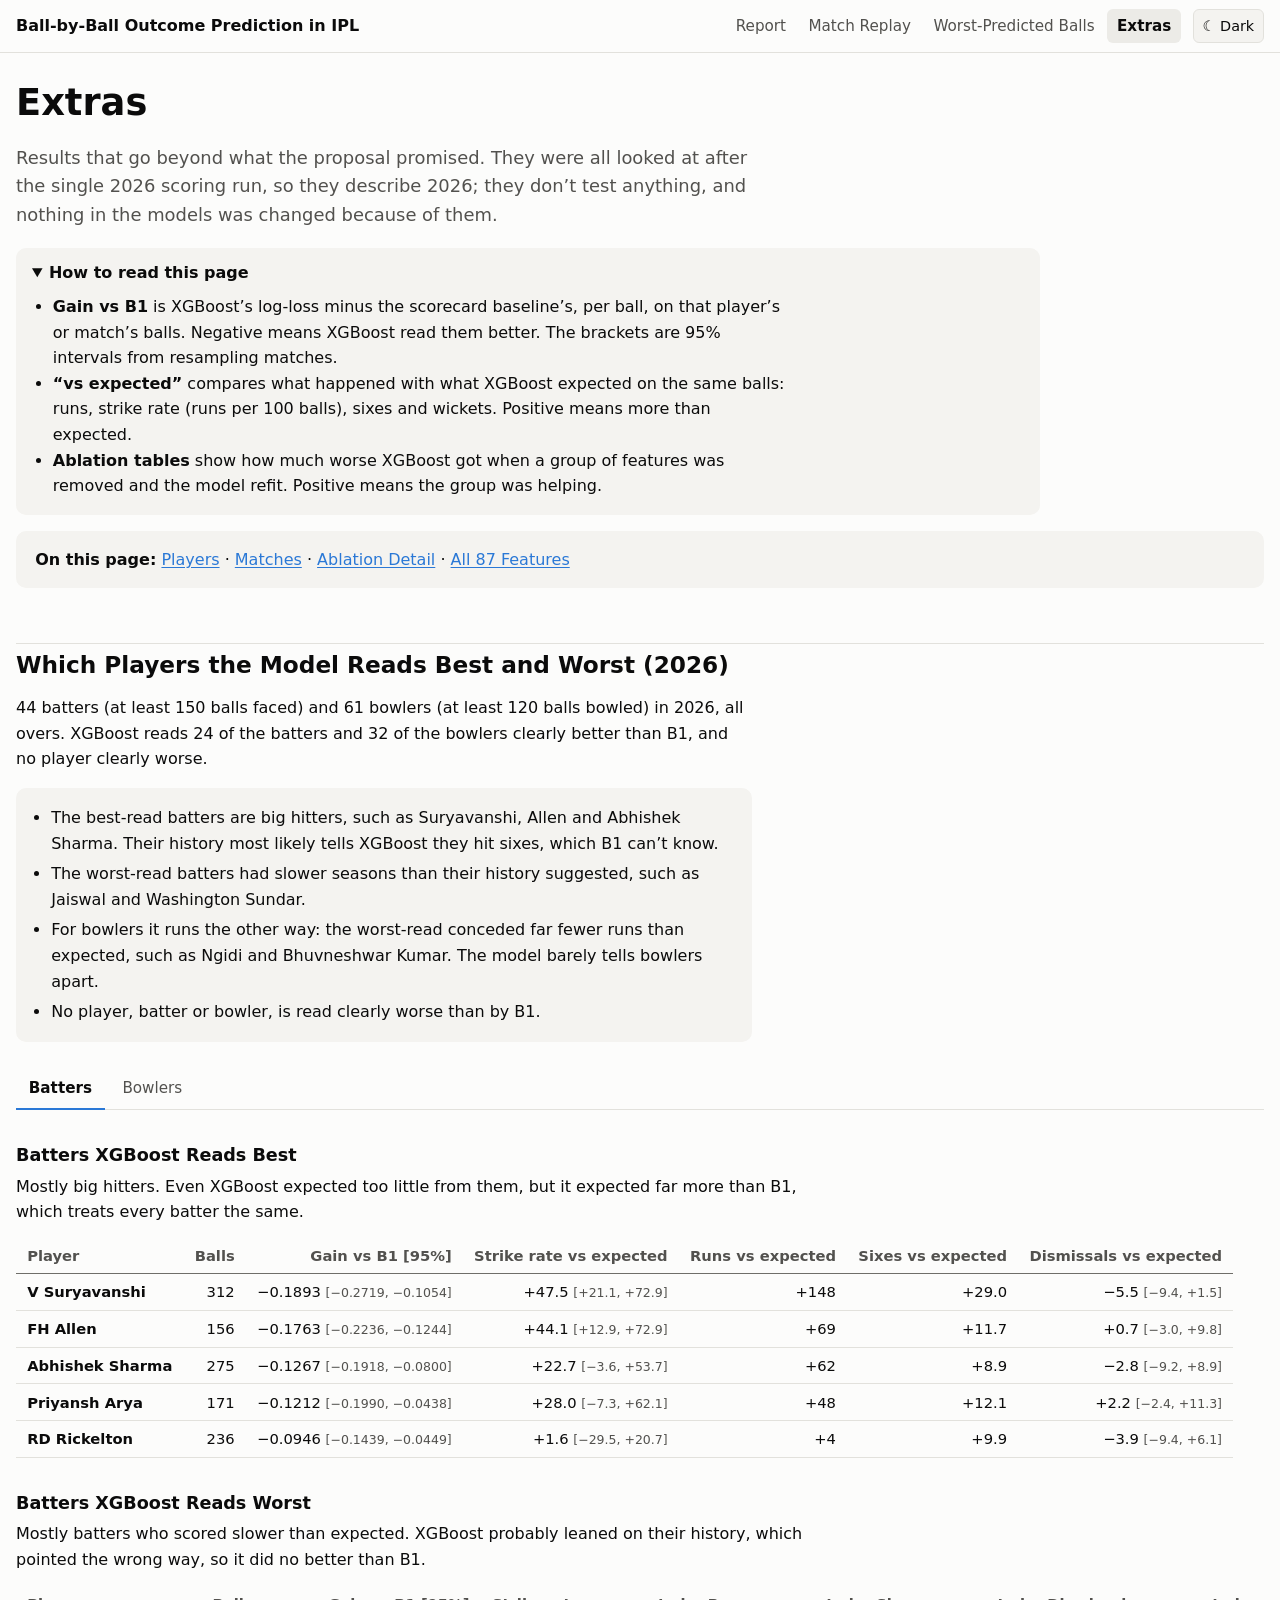
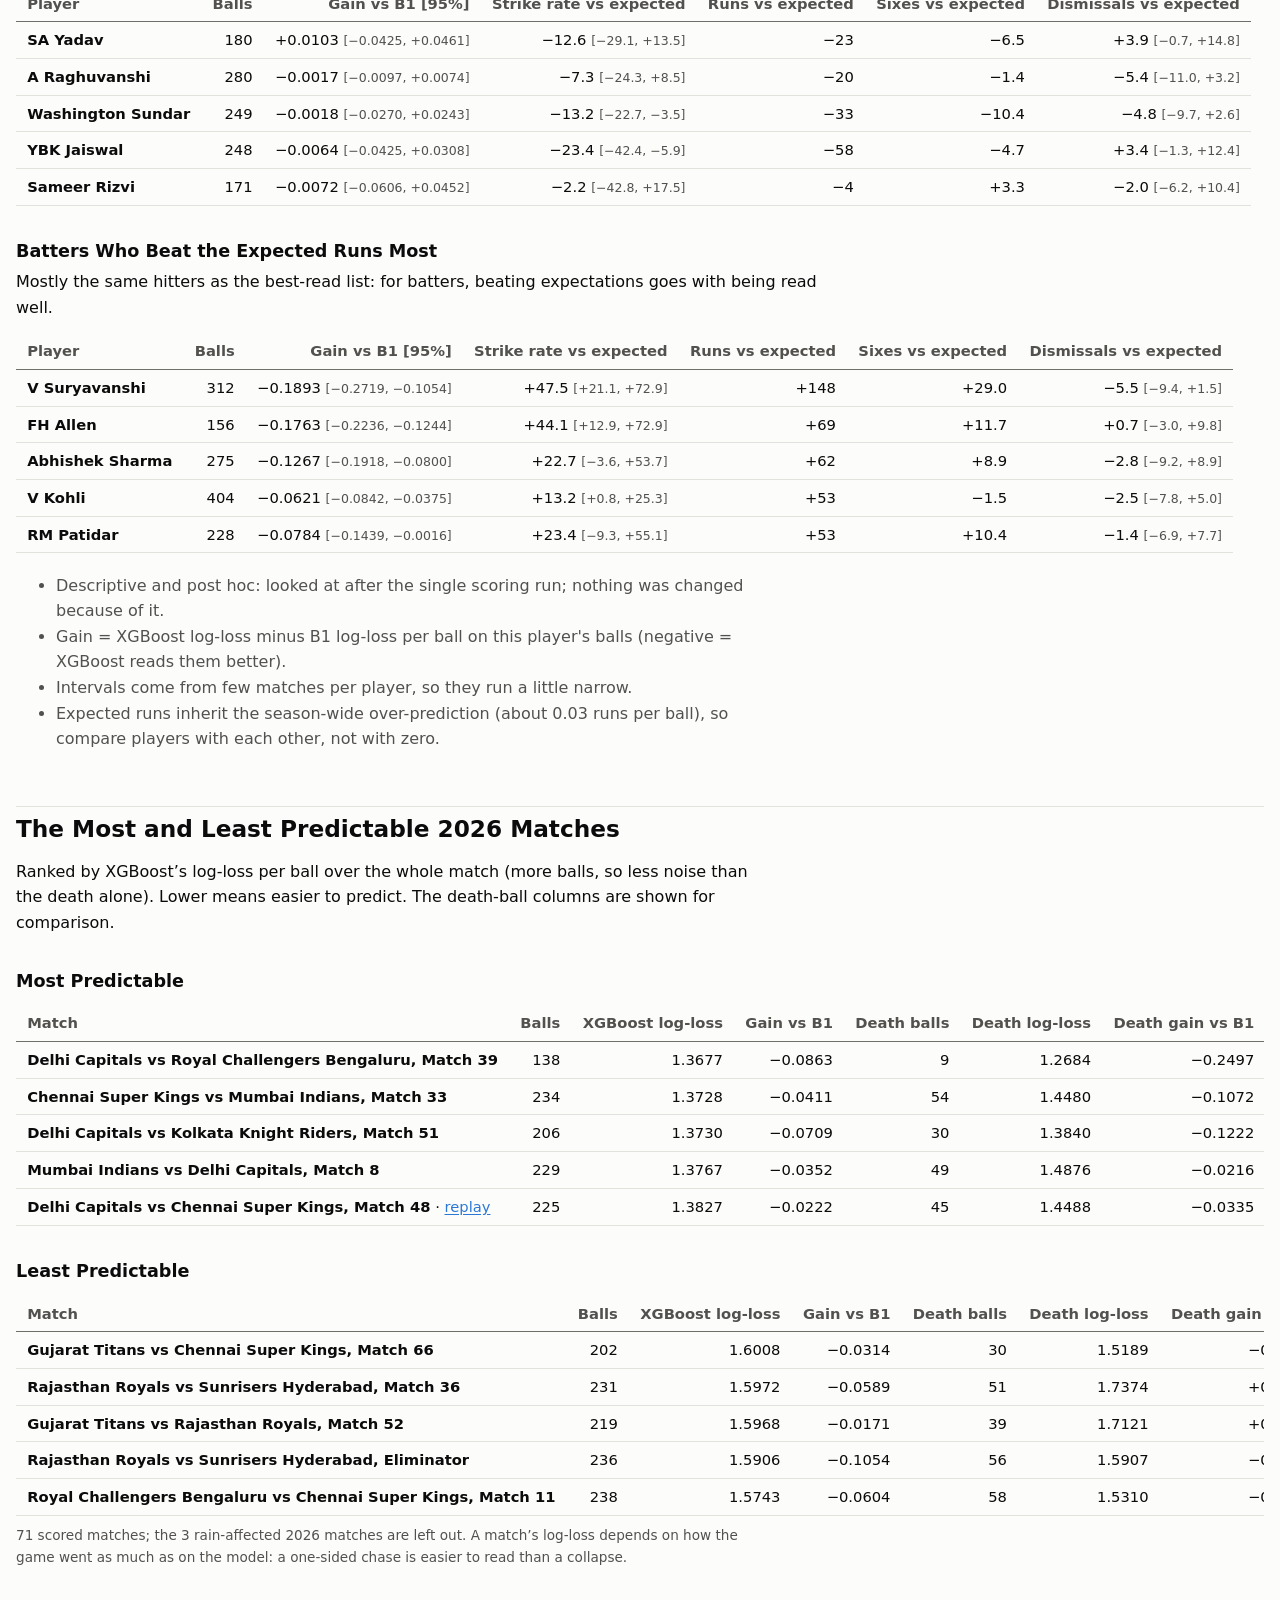
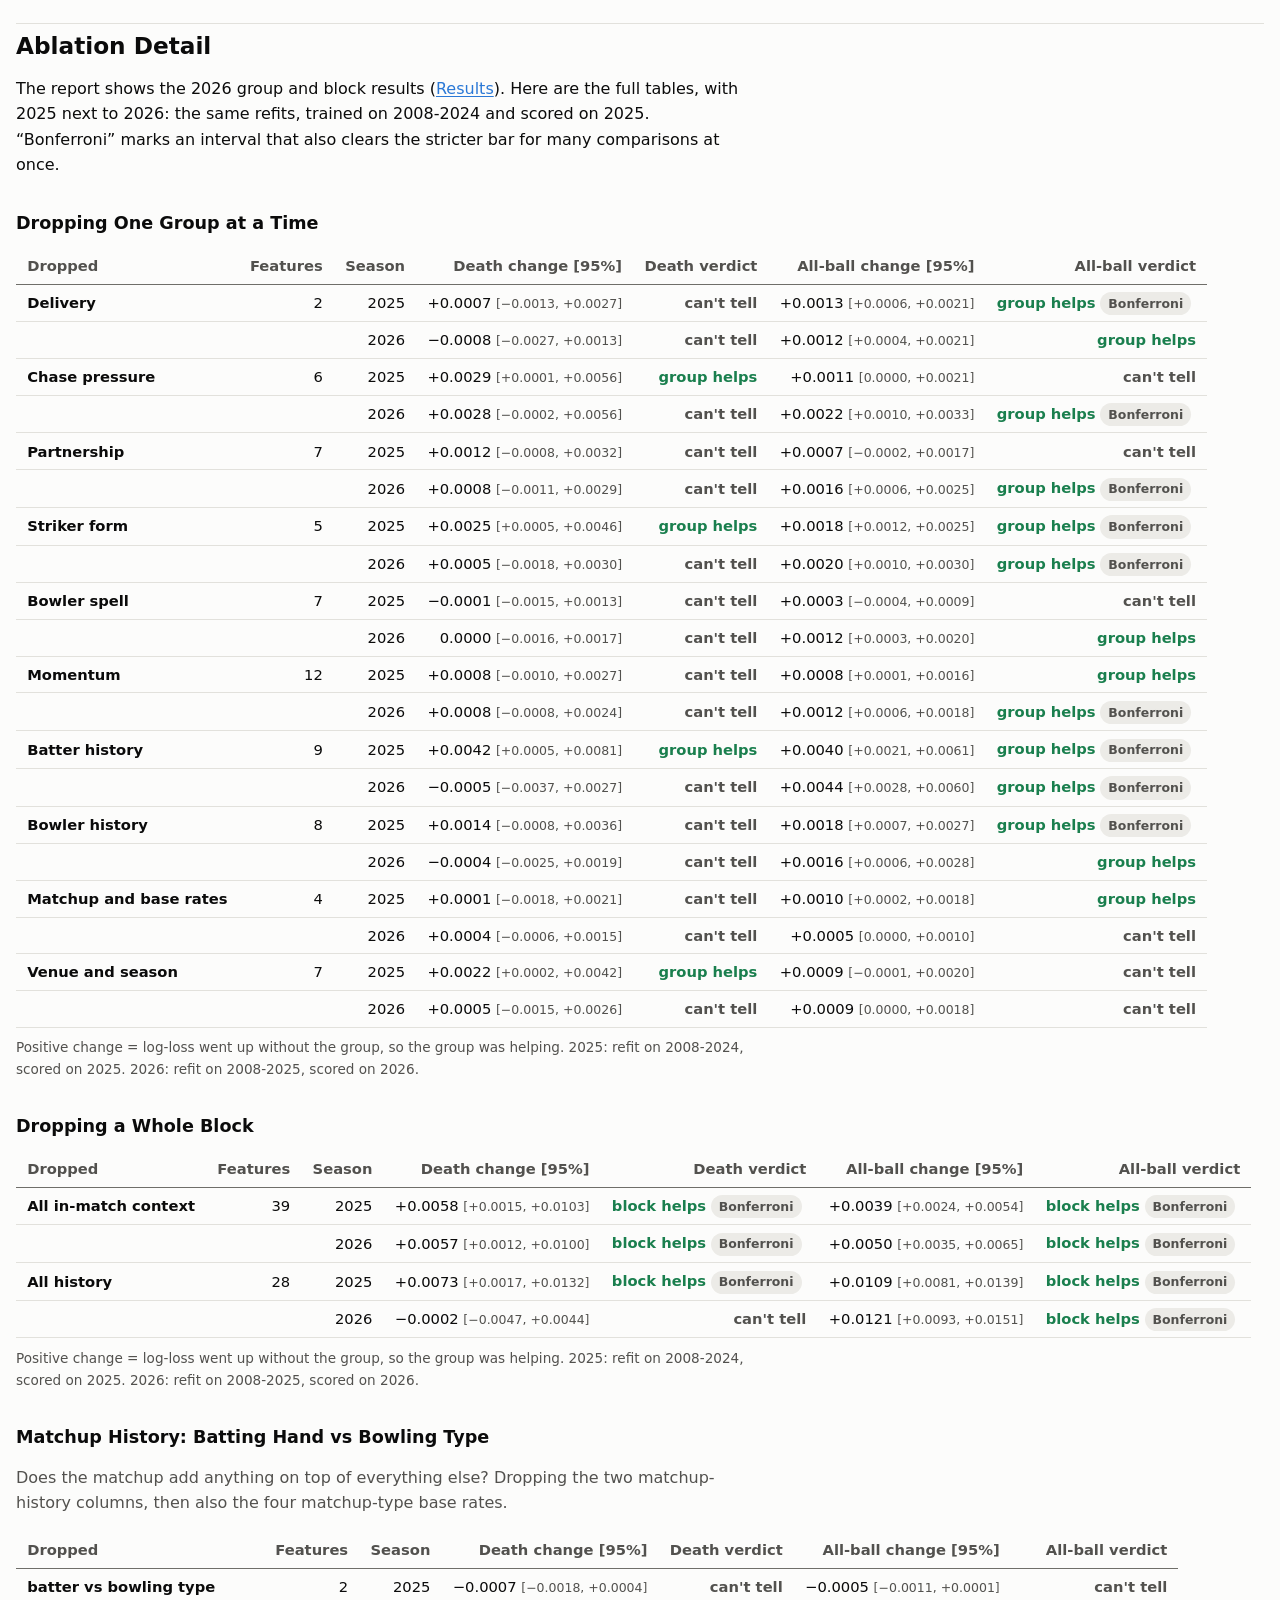
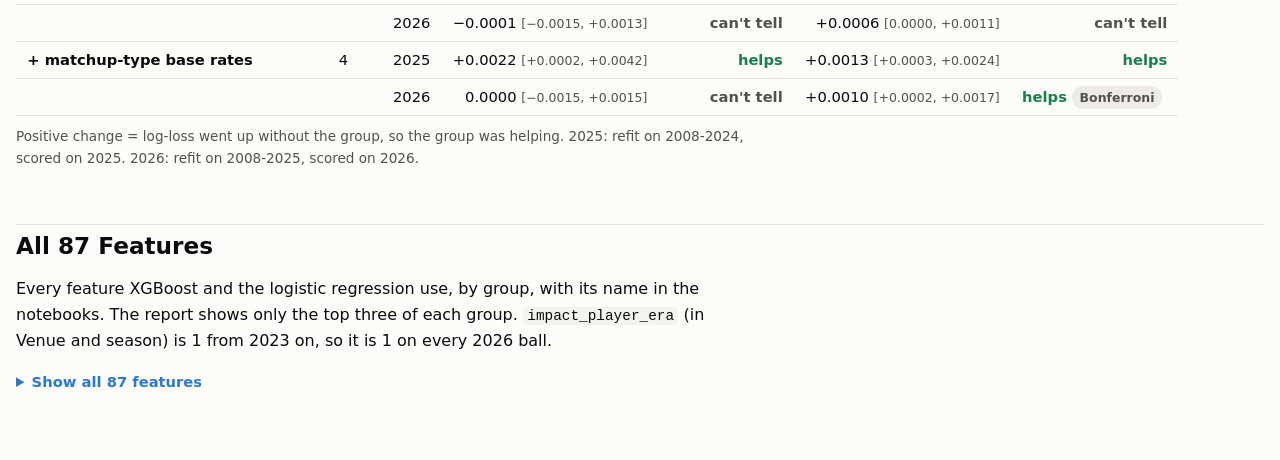
==== site/extras.html @ b0d9d85c "Site review: claims verdicts, B1+, data and methods detail, five hypotheses, calibration bands, repl" ====
<!doctype html>
<html lang="en">
<head>
<meta charset="utf-8">
<meta name="viewport" content="width=device-width, initial-scale=1">
<title>Extras</title>
<meta name="description" content="Extra results not promised in the proposal: which 2026 players and matches the model read best and worst, and the full feature-group ablation tables.">
<!-- COPY-PASTE: the Extras page (things beyond the proposal). The logic is in js/extras.js. -->
<script>try{var t=localStorage.getItem('theme');if(t)document.documentElement.dataset.theme=t;}catch(e){}</script>
<link rel="stylesheet" href="css/site.css">
<style>
  .inf { margin: .2rem 0 .6rem; max-width: 52rem; }
</style>
</head>
<body data-root="../" data-page="extras">
<main>
<h1>Extras</h1>
<p class="lede">Results that go beyond what the proposal promised. They were all looked at after the single 2026 scoring run, so they describe 2026; they don’t test anything, and nothing in the models was changed because of them.</p>

<details class="howto" open>
  <summary>How to read this page</summary>
  <ul>
    <li><b>Gain vs B1</b> is XGBoost’s log-loss minus the scorecard baseline’s, per ball, on that player’s or match’s balls. Negative means XGBoost read them better. The brackets are 95% intervals from resampling matches.</li>
    <li><b>“vs expected”</b> compares what happened with what XGBoost expected on the same balls: runs, strike rate (runs per 100 balls), sixes and wickets. Positive means more than expected.</li>
    <li><b>Ablation tables</b> show how much worse XGBoost got when a group of features was removed and the model refit. Positive means the group was helping.</li>
  </ul>
</details>

<nav class="callout" aria-label="On this page"><b>On this page:</b> <a href="#players">Players</a> · <a href="#matches">Matches</a> · <a href="#ablations">Ablation Detail</a> · <a href="#features">All 87 Features</a></nav>

<h2 id="players">Which Players the Model Reads Best and Worst (2026)</h2>
<p id="players-summary"></p>
<ul class="key">
  <li>The best-read batters are big hitters, such as Suryavanshi, Allen and Abhishek Sharma. Their history most likely tells XGBoost they hit sixes, which B1 can’t know.</li>
  <li>The worst-read batters had slower seasons than their history suggested, such as Jaiswal and Washington Sundar.</li>
  <li>For bowlers it runs the other way: the worst-read conceded far fewer runs than expected, such as Ngidi and Bhuvneshwar Kumar. The model barely tells bowlers apart.</li>
  <li>No player, batter or bowler, is read clearly worse than by B1.</li>
</ul>
<div class="tabs" role="tablist" id="ptabs">
  <button role="tab" aria-selected="true" data-side="bat">Batters</button>
  <button role="tab" aria-selected="false" data-side="bowl">Bowlers</button>
</div>
<div id="players-lists"></div>
<ul class="muted" id="players-notes"></ul>

<h2 id="matches">The Most and Least Predictable 2026 Matches</h2>
<p>Ranked by XGBoost’s log-loss per ball over the whole match (more balls, so less noise than the death alone). Lower means easier to predict. The death-ball columns are shown for comparison.</p>
<div id="matches-tables"></div>

<h2 id="ablations">Ablation Detail</h2>
<p>The report shows the 2026 group and block results (<a href="../index.html#results">Results</a>). Here are the full tables, with 2025 next to 2026: the same refits, trained on 2008-2024 and scored on 2025. “Bonferroni” marks an interval that also clears the stricter bar for many comparisons at once.</p>
<h3>Dropping One Group at a Time</h3>
<div id="abl-groups"></div>
<h3>Dropping a Whole Block</h3>
<div id="abl-blocks"></div>
<h3>Matchup History: Batting Hand vs Bowling Type</h3>
<p class="muted">Does the matchup add anything on top of everything else? Dropping the two matchup-history columns, then also the four matchup-type base rates.</p>
<div id="abl-matchup"></div>

<h2 id="features">All 87 Features</h2>
<p>Every feature XGBoost and the logistic regression use, by group, with its name in the notebooks. The report shows only the top three of each group. <code>impact_player_era</code> (in Venue and season) is 1 from 2023 on, so it is 1 on every 2026 ball.</p>
<details class="tbl"><summary>Show all 87 features</summary>
<div id="features-all"></div>
</details>
<style>.feat-list { columns: 2 18rem; margin: .3rem 0 1rem; } .feat-list li { break-inside: avoid; margin-bottom: .15rem; } .feat-list code { font-size: .78em; color: var(--ink-3); }</style>
</main>
<script src="js/common.js"></script>
<script src="js/extras.js"></script>
</body>
</html>
---- site/css/site.css ----
/* COPY-PASTE: the one stylesheet for every page.
   Colours are tokens on :root, redefined for dark mode. To restyle the site later,
   change the tokens in the first two blocks; everything else reads them. */

:root {
  --bg: #fcfcfb;          /* same as the figures' light surface */
  --panel: #f4f3f0;
  --panel-2: #ecebe7;
  --ink: #0b0b0b;
  --ink-2: #52514e;
  --ink-3: #6f6e69;
  --line: #e2e1dc;
  --accent: #2a78d6;
  --xgb: #2a78d6;  --lr: #eb6834;  --b1: #1baf7a;
  --good: #1a7f4e; --bad: #b3361f;
  --push-pos: #2a78d6; --push-neg: #c2462a;
  --shadow: 0 1px 2px rgb(0 0 0 / 6%), 0 4px 16px rgb(0 0 0 / 5%);
  --radius: 10px;
  --text-w: 46rem;
  --wide-w: 64rem;
  color-scheme: light;
}
@media (prefers-color-scheme: dark) {
  :root:not([data-theme="light"]) {
    --bg: #1a1a19; --panel: #232321; --panel-2: #2c2c29; --ink: #f0efec; --ink-2: #c3c2b7; --ink-3: #9a998f;
    --line: #363632; --accent: #5b9ff0;
    --xgb: #3987e5; --lr: #d95926; --b1: #199e70;
    --good: #4cc38a; --bad: #f07a5f; --push-pos: #5b9ff0; --push-neg: #f07a5f;
    --shadow: 0 1px 2px rgb(0 0 0 / 30%);
    color-scheme: dark;
  }
}
:root[data-theme="dark"] {
  --bg: #1a1a19; --panel: #232321; --panel-2: #2c2c29; --ink: #f0efec; --ink-2: #c3c2b7; --ink-3: #9a998f;
  --line: #363632; --accent: #5b9ff0;
  --xgb: #3987e5; --lr: #d95926; --b1: #199e70;
  --good: #4cc38a; --bad: #f07a5f; --push-pos: #5b9ff0; --push-neg: #f07a5f;
  --shadow: 0 1px 2px rgb(0 0 0 / 30%);
  color-scheme: dark;
}

* { box-sizing: border-box; }
html { -webkit-text-size-adjust: 100%; scroll-padding-top: 4.5rem; }
body {
  margin: 0; background: var(--bg); color: var(--ink);
  font: 16px/1.6 system-ui, -apple-system, "Segoe UI", Roboto, "Helvetica Neue", Arial, sans-serif;
}
a { color: var(--accent); text-underline-offset: 2px; }
h1, h2, h3 { line-height: 1.25; text-wrap: balance; }
h1 { font-size: clamp(1.6rem, 4vw, 2.3rem); margin: .2em 0 .4em; }
h2 { font-size: 1.45rem; margin: 2.6rem 0 .6rem; padding-top: .4rem; border-top: 1px solid var(--line); }
h3 { font-size: 1.1rem; margin: 1.6rem 0 .4rem; }
p, li { max-width: var(--text-w); overflow-wrap: break-word; }
small, .muted { color: var(--ink-2); }
code { font-size: .9em; background: var(--panel); padding: .05em .3em; border-radius: 4px; }
.num { font-variant-numeric: tabular-nums; }

/* ---------- header and navigation ---------- */
.top {
  position: sticky; top: 0; z-index: 20; background: color-mix(in srgb, var(--bg) 92%, transparent);
  backdrop-filter: blur(6px); border-bottom: 1px solid var(--line);
}
.top-inner { max-width: var(--wide-w); margin: 0 auto; padding: .55rem 16px; display: flex; gap: .75rem; align-items: center; flex-wrap: wrap; }
.brand { font-weight: 650; color: var(--ink); text-decoration: none; margin-right: auto; white-space: nowrap; }
.nav { display: flex; gap: .2rem; flex-wrap: wrap; }
.nav a { color: var(--ink-2); text-decoration: none; padding: .3rem .6rem; border-radius: 6px; font-size: .95rem; }
.nav a:hover { background: var(--panel); color: var(--ink); }
.nav a[aria-current="page"] { background: var(--panel-2); color: var(--ink); font-weight: 600; }
.theme-btn {
  border: 1px solid var(--line); background: var(--panel); color: var(--ink); border-radius: 6px;
  padding: .3rem .55rem; font: inherit; font-size: .9rem; cursor: pointer;
}

/* ---------- layout ---------- */
main { max-width: var(--wide-w); margin: 0 auto; padding: 1.2rem 16px 3rem; }
.lede { font-size: 1.12rem; color: var(--ink-2); max-width: var(--text-w); }
.with-toc { display: grid; grid-template-columns: 13rem minmax(0, 1fr); gap: 2.5rem; }
.toc { position: sticky; top: 4.2rem; align-self: start; font-size: .9rem; max-height: calc(100vh - 5rem); overflow: auto; }
.toc ol { padding-left: 1.7rem; margin: 0; }
.toc li { margin: .25rem 0; }
.toc a { color: var(--ink-2); text-decoration: none; }
.toc a.active { color: var(--ink); font-weight: 600; }
@media (max-width: 600px) {
  .pushes { grid-template-columns: 7.5rem 1fr; font-size: .8rem; }
  .pbars { font-size: .76rem; }
  .top-inner { gap: .3rem .5rem; }
  .nav { order: 3; width: 100%; flex-wrap: nowrap; overflow-x: auto; }
  .nav a { white-space: nowrap; padding: .25rem .5rem; }
}
@media (max-width: 860px) {
  .with-toc { display: block; }
  .toc { position: static; max-height: none; background: var(--panel); padding: .8rem 1rem; border-radius: var(--radius); margin-bottom: 1rem; }
}

/* ---------- boxes ---------- */
.placeholder {
  border: 1.5px dashed var(--ink-3); border-radius: var(--radius); padding: .8rem 1rem; color: var(--ink-2);
  background: repeating-linear-gradient(135deg, transparent 0 10px, var(--panel) 10px 20px); max-width: var(--text-w);
}
.placeholder::before { content: "Written in Phase 5"; display: block; font-weight: 650; font-size: .8rem; letter-spacing: .04em; text-transform: uppercase; color: var(--ink-3); }
.howto { background: var(--panel); border-radius: var(--radius); padding: .8rem 1rem; margin: 1rem 0; max-width: var(--wide-w); }
.howto summary { font-weight: 650; cursor: pointer; }
.howto ol, .howto ul { margin: .5rem 0 .2rem; padding-left: 1.3rem; }
details.tbl { margin: .6rem 0 1.2rem; }
details.tbl > summary { cursor: pointer; color: var(--accent); font-weight: 600; font-size: .92rem; width: max-content; max-width: 100%; }
details.tbl > summary:hover { text-decoration: underline; }
details.tbl[open] > summary { margin-bottom: .6rem; }
.note { border-left: 3px solid var(--accent); padding: .3rem .9rem; color: var(--ink-2); margin: 1rem 0; max-width: var(--text-w); }
.callout { background: var(--panel); border-radius: var(--radius); padding: 1rem 1.2rem; margin: 1rem 0; }
.headline { display: grid; grid-template-columns: repeat(auto-fit, minmax(10rem, 1fr)); gap: .8rem; margin: 1rem 0; }
.stat { background: var(--panel); border-radius: var(--radius); padding: .8rem 1rem; }
.stat b { display: block; font-size: 1.6rem; font-variant-numeric: tabular-nums; }
.stat span { color: var(--ink-2); font-size: .9rem; }

/* ---------- tables ---------- */
.table-wrap { overflow-x: auto; margin: .8rem 0 1.2rem; max-width: 100%; }
table { border-collapse: collapse; font-size: .92rem; font-variant-numeric: tabular-nums; }
th, td { padding: .38rem .7rem; text-align: right; border-bottom: 1px solid var(--line); white-space: nowrap; }
th:first-child, td:first-child { text-align: left; }
thead th { font-weight: 600; color: var(--ink-2); border-bottom: 1.5px solid var(--ink-3); vertical-align: bottom; }
tbody tr:hover { background: var(--panel); }
td.l, th.l { text-align: left; }
td.l { white-space: normal; min-width: 9rem; }
table.prose td { white-space: normal; vertical-align: top; }
caption { caption-side: bottom; text-align: left; color: var(--ink-2); font-size: .85rem; padding-top: .4rem; white-space: normal; }
.verdict-yes { color: var(--good); font-weight: 600; }
.verdict-no { color: var(--bad); font-weight: 600; }
.verdict-mixed { color: var(--ink-2); font-weight: 600; }

/* ---------- figures ---------- */
figure { margin: 1.4rem 0; }
figure img { width: 100%; height: auto; display: block; border-radius: 6px; }
figcaption { color: var(--ink-2); font-size: .9rem; margin-top: .4rem; max-width: var(--text-w); }
figcaption b { color: var(--ink); }

/* ---------- model chips and legends ---------- */
.dot { display: inline-block; width: .7em; height: .7em; border-radius: 50%; vertical-align: baseline; margin-right: .3em; }
.dot.xgb { background: var(--xgb); } .dot.lr { background: var(--lr); border-radius: 2px; } .dot.b1 { background: var(--b1); clip-path: polygon(50% 0, 100% 100%, 0 100%); border-radius: 0; }
.legend { display: flex; gap: 1rem; flex-wrap: wrap; font-size: .9rem; color: var(--ink-2); margin: .3rem 0; }

/* ---------- controls ---------- */
.tabs { display: flex; gap: .3rem; flex-wrap: wrap; margin: 1rem 0 .6rem; border-bottom: 1px solid var(--line); }
.tabs button {
  font: inherit; font-size: .95rem; background: none; border: none; color: var(--ink-2); padding: .5rem .8rem;
  border-bottom: 2.5px solid transparent; cursor: pointer; margin-bottom: -1px;
}
.tabs button[aria-selected="true"] { color: var(--ink); border-bottom-color: var(--accent); font-weight: 600; }
select, .btn {
  font: inherit; font-size: .95rem; color: var(--ink); background: var(--panel); border: 1px solid var(--line);
  border-radius: 6px; padding: .35rem .6rem;
}
.btn { cursor: pointer; }
.btn:disabled { opacity: .45; cursor: default; }
.controls { display: flex; gap: .5rem; align-items: center; flex-wrap: wrap; margin: .6rem 0; }

/* ---------- cards ---------- */
.card { background: var(--bg); border: 1px solid var(--line); border-radius: var(--radius); padding: 1rem 1.1rem; margin: .9rem 0; box-shadow: var(--shadow); }
.card h3 { margin-top: 0; }
.tag { display: inline-block; font-size: .78rem; padding: .1rem .5rem; border-radius: 999px; background: var(--panel-2); color: var(--ink-2); font-weight: 600; margin-right: .3rem; }
.tag.own { background: color-mix(in srgb, var(--xgb) 18%, var(--panel)); color: var(--ink); }
.tag.rare { background: color-mix(in srgb, var(--ink-3) 18%, var(--panel)); }
.grid2 { display: grid; grid-template-columns: repeat(auto-fit, minmax(17rem, 1fr)); gap: 1rem; }

/* scorecard strip on each ball */
.scorecard { width: 100%; font-size: .88rem; }
.scorecard th, .scorecard td { padding: .25rem .5rem; }

/* probability bars */
.pbars { display: grid; grid-template-columns: 2.2rem repeat(3, minmax(0, 1fr)); gap: 3px 6px; font-size: .82rem; align-items: center; }
.pbars .h { color: var(--ink-2); font-weight: 600; }
.pbar { position: relative; height: 1.15rem; background: var(--panel); border-radius: 3px; overflow: hidden; }
.pbar i { position: absolute; left: 0; top: 0; bottom: 0; border-radius: 0 3px 3px 0; }
.pbar span { position: relative; padding-left: .3rem; font-variant-numeric: tabular-nums; }
.pbars .hit { font-weight: 700; }
.pbars .hit-row .pbar { outline: 2px solid var(--ink); outline-offset: -2px; }

/* push bars */
.pushes { display: grid; grid-template-columns: minmax(8rem, 15rem) 1fr; gap: 4px 10px; font-size: .86rem; align-items: center; }
.push-track { position: relative; height: 1rem; }
.push-track::before { content: ""; position: absolute; left: 50%; top: -2px; bottom: -2px; width: 1px; background: var(--ink-3); }
.push-track i { position: absolute; top: 0; bottom: 0; border-radius: 3px; }
.push-track i.pos { left: 50%; background: var(--push-pos); }
.push-track i.neg { right: 50%; background: var(--push-neg); }
.push-track b { position: absolute; top: -1px; font-weight: 500; font-size: .78rem; font-variant-numeric: tabular-nums; color: var(--ink-2); }

/* tooltip */
.tip {
  position: fixed; z-index: 50; pointer-events: none; background: var(--ink); color: var(--bg); padding: .4rem .6rem;
  border-radius: 6px; font-size: .82rem; max-width: 18rem; box-shadow: var(--shadow); display: none;
}

/* ---------- footer ---------- */
footer { border-top: 1px solid var(--line); color: var(--ink-2); font-size: .88rem; }
footer .inner { max-width: var(--wide-w); margin: 0 auto; padding: 1.2rem 16px 2rem; }
footer p { margin: .3rem 0; }

.sr-only { position: absolute; width: 1px; height: 1px; overflow: hidden; clip: rect(0 0 0 0); white-space: nowrap; }
@media print { .top, .toc, .theme-btn { display: none; } .with-toc { display: block; } }

/* ---------- Nov 6: wider report, figure panels with labels below, more room ---------- */
body[data-page="report"] main, body[data-page="extras"] main { max-width: 82rem; }
body[data-page="report"] .top-inner, body[data-page="extras"] .top-inner { max-width: 82rem; }
.with-toc { grid-template-columns: 12rem minmax(0, 1fr); gap: 3rem; }
h2 { margin-top: 3.4rem; }
h3 { margin-top: 2.2rem; }
article ul li, article ol li { margin: .35rem 0; }
.fig { margin: 2.2rem 0 2.8rem; }
.panels { display: grid; gap: 1.6rem 1.8rem; align-items: start; }
.panels.p4 { grid-template-columns: repeat(4, minmax(0, 1fr)); }
.panels.p3 { grid-template-columns: repeat(3, minmax(0, 1fr)); }
.panels.p2 { grid-template-columns: repeat(2, minmax(0, 1fr)); }
.panel img { width: 100%; height: auto; display: block; }
.plabel { display: block; text-align: center; font-size: .9rem; color: var(--ink); margin-top: .5rem; font-weight: 600; }
.plabel span { font-weight: 400; color: var(--ink-2); }
.fig .legend { justify-content: center; margin-top: 1rem; }
.fig figcaption { margin: .9rem auto 0; max-width: var(--text-w); text-align: left; }
ul.key { background: var(--panel); border-radius: var(--radius); padding: .8rem 1.2rem .8rem 2.2rem; margin: 1rem 0 1.6rem; max-width: var(--text-w); }
ul.key li { margin: .3rem 0; }
.howread { border: 1px solid var(--line); border-radius: var(--radius); padding: .8rem 1.1rem; margin: 1.2rem 0; max-width: var(--text-w); }
.howread b:first-child { display: block; margin-bottom: .3rem; }
.sym { display: inline-block; vertical-align: middle; margin-right: .3rem; }
@media (max-width: 1000px) { .panels.p4 { grid-template-columns: repeat(2, minmax(0, 1fr)); } }
@media (max-width: 700px) {
  .panels.p3, .panels.p2 { grid-template-columns: minmax(0, 1fr); }
  .panels.p3 .panel, .panels.p2 .panel { max-width: 26rem; margin: 0 auto; width: 100%; }
}

/* ---------- Nov 6, round 2: caption title on its own line, points under a figure, findings ---------- */
.fig figcaption > b:first-child { display: block; margin-bottom: .3rem; color: var(--ink); }
.fig ul.figpoints { margin: .7rem auto 0; max-width: var(--text-w); padding-left: 1.2rem; text-align: left; color: var(--ink); }
.fig ul.figpoints li { margin: .3rem 0; }
p.finding { margin-top: .4rem; }
@media (max-width: 600px) {
  .brand { font-size: .92rem; white-space: normal; flex: 1 1 0; min-width: 0; }
  .theme-btn { flex: none; }
}
.grp { background: var(--panel); }
/* feature groups: click a group to show its top features */
.grp-btn { all: unset; cursor: pointer; display: inline-flex; align-items: baseline; gap: .45rem; color: var(--accent); font-weight: 600; }
.grp-btn:focus-visible { outline: 2px solid var(--accent); outline-offset: 2px; border-radius: 3px; }
.grp-btn .chev { display: inline-block; font-size: .8em; transform: rotate(-90deg); transition: transform .15s; }
.grp-btn[aria-expanded="true"] .chev { transform: none; }
.grp-ex td { background: var(--panel-2); padding-left: 1.9rem; }
.grp-ex ol { margin: .25rem 0 .1rem; padding-left: 1.2rem; }
.linkish { all: unset; cursor: pointer; color: var(--accent); text-decoration: underline; text-underline-offset: 2px; }
.linkish:focus-visible { outline: 2px solid var(--accent); outline-offset: 2px; }
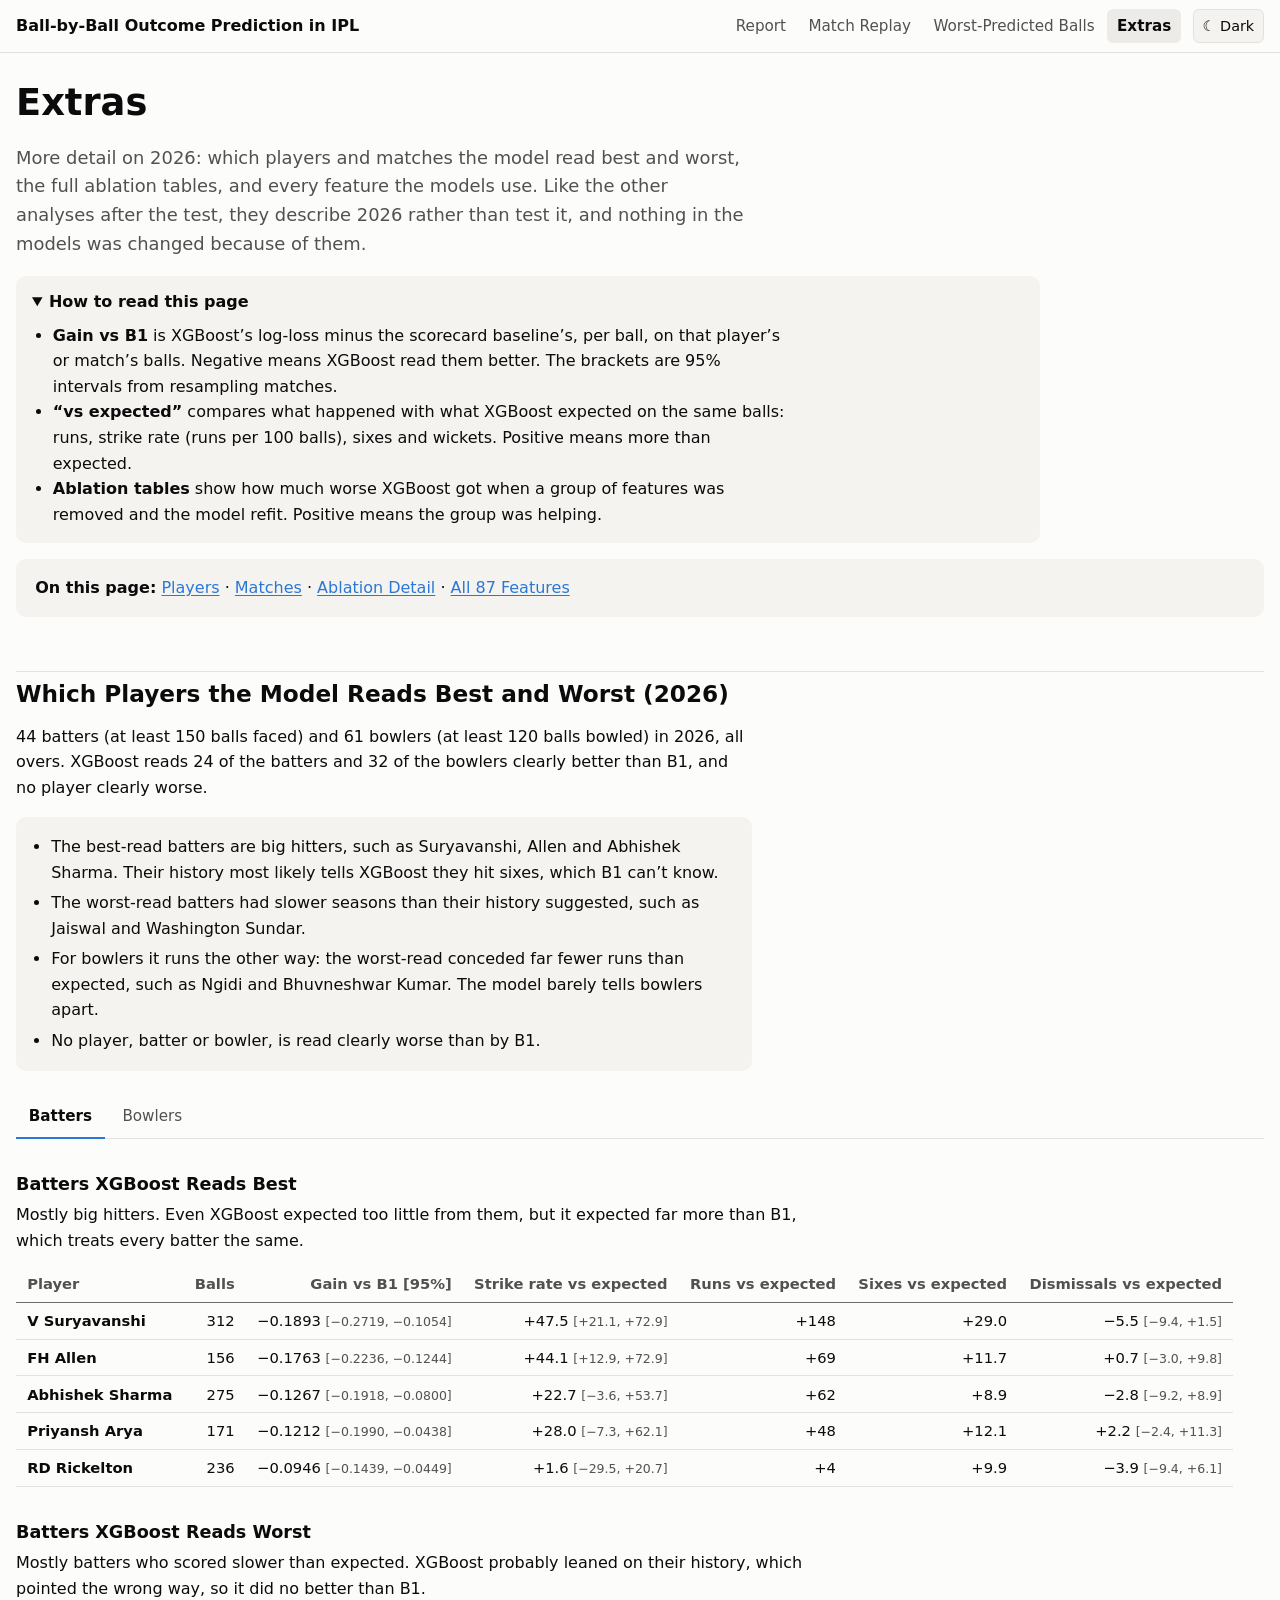
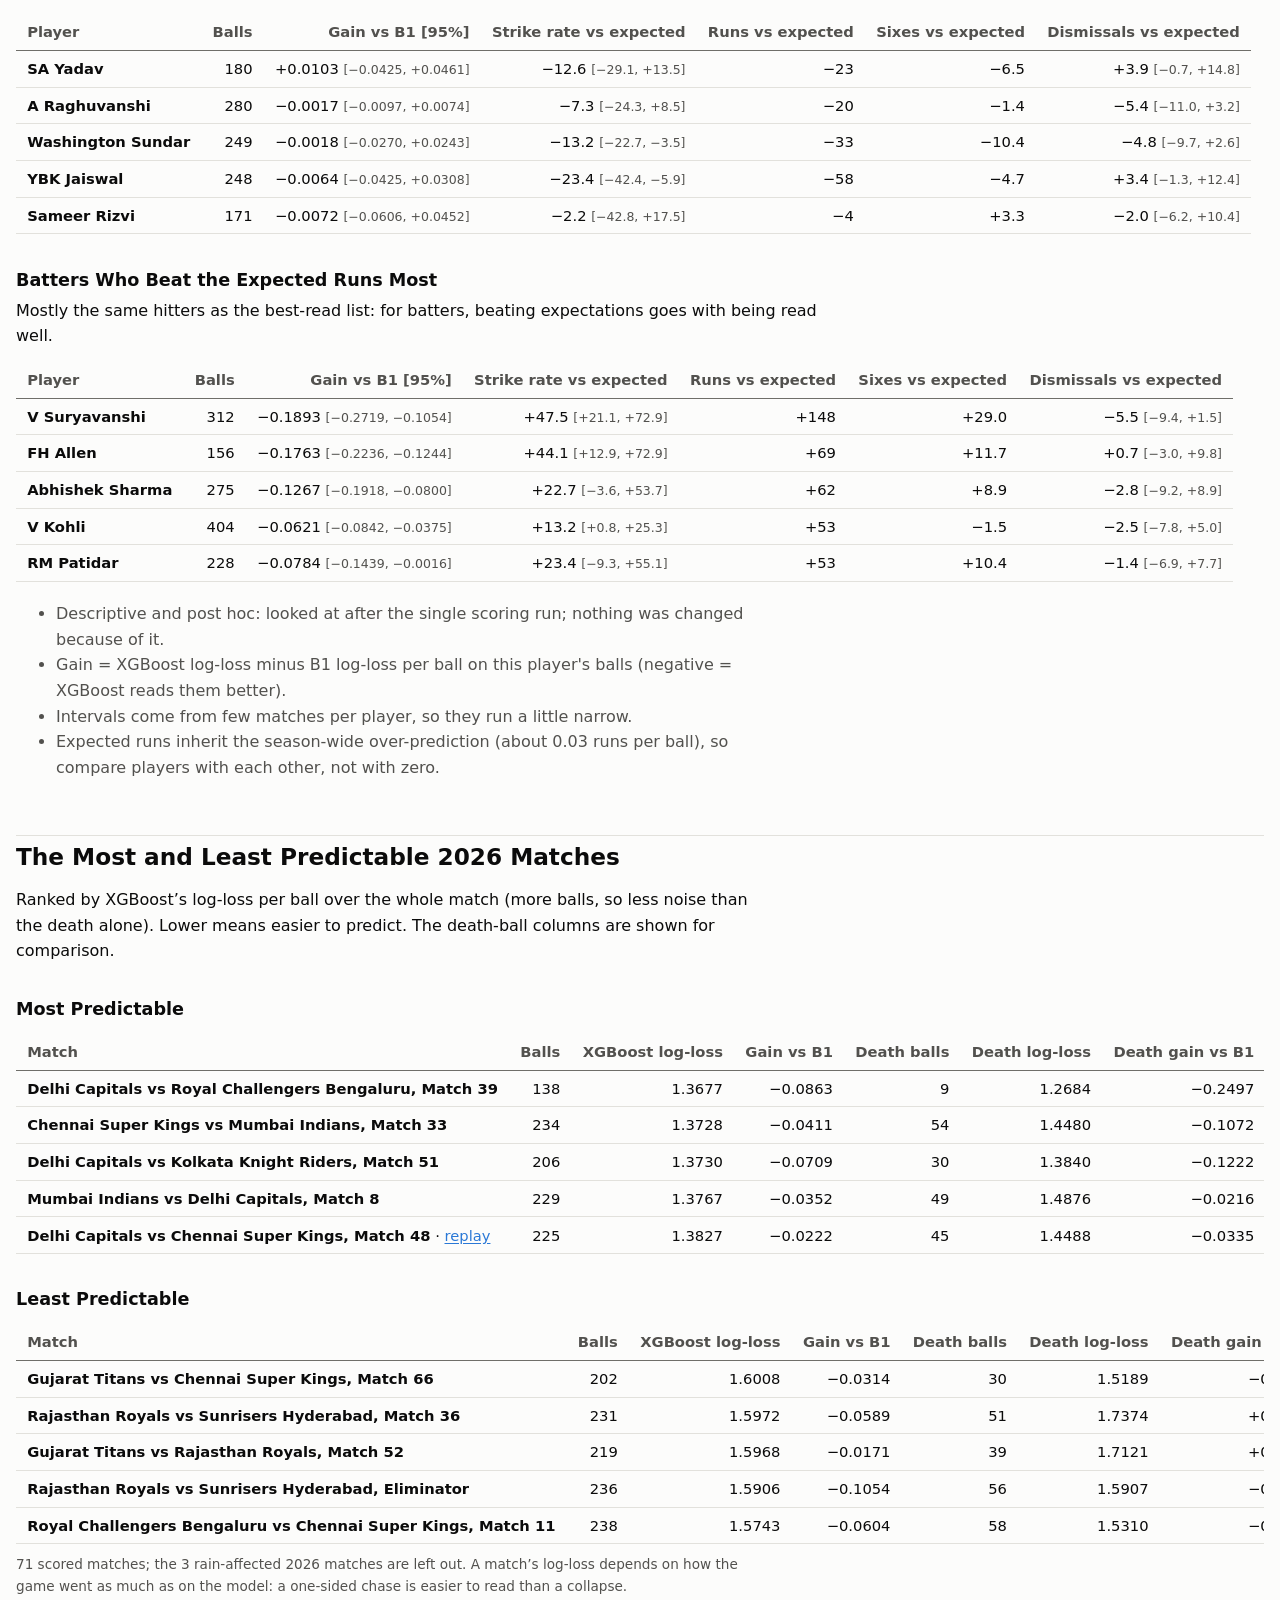
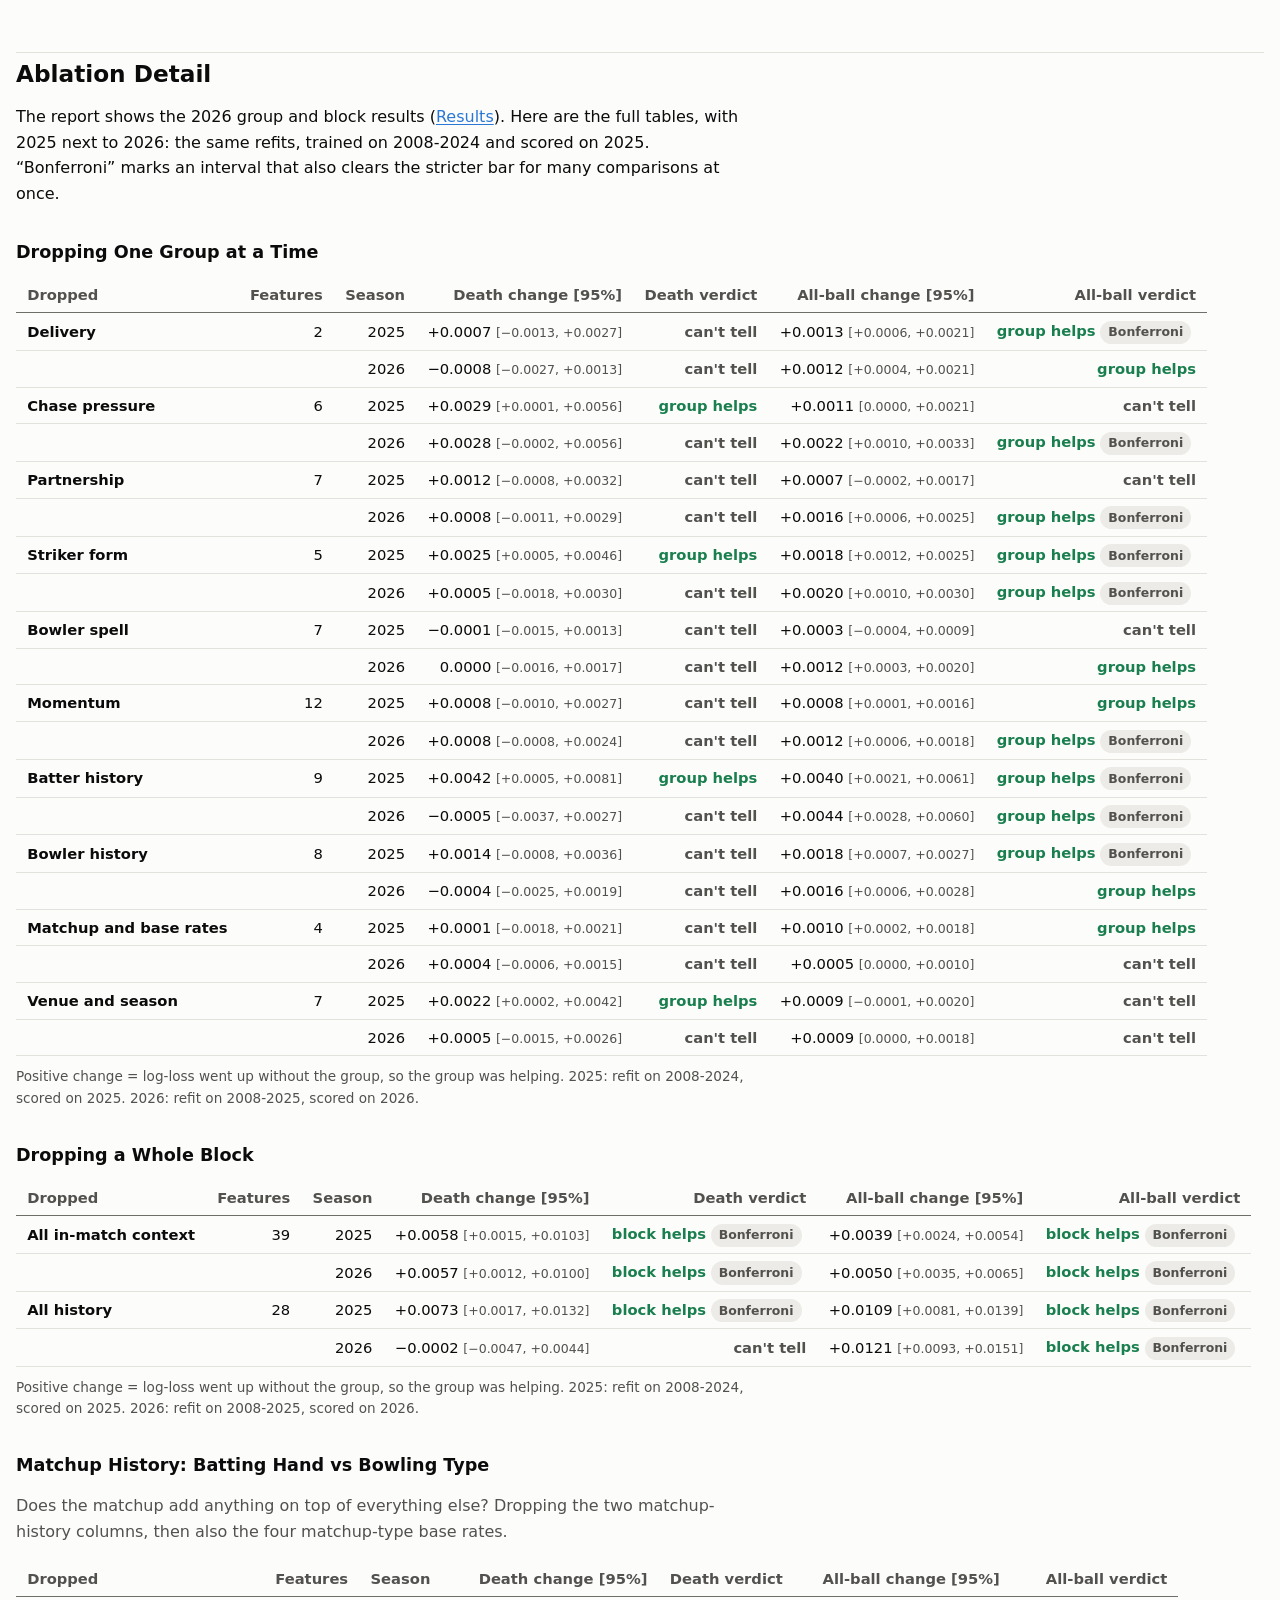
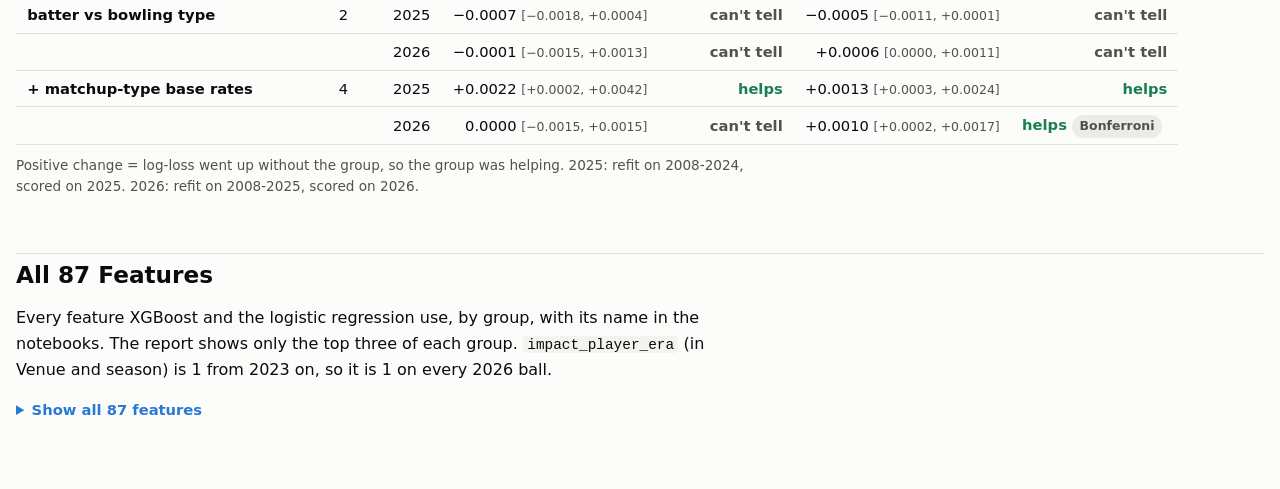
==== commit 8b179177: "Final changes: How it works boxes, claim 3 partially met, feature-group buttons, label limitation, w" ====
--- a/site/extras.html
+++ b/site/extras.html
@@ -4,8 +4,8 @@
 <meta charset="utf-8">
 <meta name="viewport" content="width=device-width, initial-scale=1">
 <title>Extras</title>
-<meta name="description" content="Extra results not promised in the proposal: which 2026 players and matches the model read best and worst, and the full feature-group ablation tables.">
-<!-- COPY-PASTE: the Extras page (things beyond the proposal). The logic is in js/extras.js. -->
+<meta name="description" content="More detail on 2026: which 2026 players and matches the model read best and worst, and the full feature-group ablation tables.">
+<!-- COPY-PASTE: the Extras page (more detail on 2026). The logic is in js/extras.js. -->
 <script>try{var t=localStorage.getItem('theme');if(t)document.documentElement.dataset.theme=t;}catch(e){}</script>
 <link rel="stylesheet" href="css/site.css">
 <style>
@@ -15,7 +15,7 @@
 <body data-root="../" data-page="extras">
 <main>
 <h1>Extras</h1>
-<p class="lede">Results that go beyond what the proposal promised. They were all looked at after the single 2026 scoring run, so they describe 2026; they don’t test anything, and nothing in the models was changed because of them.</p>
+<p class="lede">More detail on 2026: which players and matches the model read best and worst, the full ablation tables, and every feature the models use. Like the other analyses after the test, they describe 2026 rather than test it, and nothing in the models was changed because of them.</p>
 
 <details class="howto" open>
   <summary>How to read this page</summary>
@@ -59,12 +59,19 @@
 
 <h2 id="features">All 87 Features</h2>
 <p>Every feature XGBoost and the logistic regression use, by group, with its name in the notebooks. The report shows only the top three of each group. <code>impact_player_era</code> (in Venue and season) is 1 from 2023 on, so it is 1 on every 2026 ball.</p>
-<details class="tbl"><summary>Show all 87 features</summary>
+<details class="tbl" id="features-details"><summary>Show all 87 features</summary>
 <div id="features-all"></div>
 </details>
 <style>.feat-list { columns: 2 18rem; margin: .3rem 0 1rem; } .feat-list li { break-inside: avoid; margin-bottom: .15rem; } .feat-list code { font-size: .78em; color: var(--ink-3); }</style>
 </main>
 <script src="js/common.js"></script>
 <script src="js/extras.js"></script>
+<script>
+// open the feature list when arriving from the report's "Show all" button
+(function () {
+  const open = () => { if (location.hash === '#features') { const d = document.getElementById('features-details'); if (d) d.open = true; } };
+  open(); window.addEventListener('hashchange', open);
+})();
+</script>
 </body>
 </html>
--- a/site/css/site.css
+++ b/site/css/site.css
@@ -125,6 +125,13 @@
 caption { caption-side: bottom; text-align: left; color: var(--ink-2); font-size: .85rem; padding-top: .4rem; white-space: normal; }
 .verdict-yes { color: var(--good); font-weight: 600; }
 .verdict-no { color: var(--bad); font-weight: 600; }
+.verdict-part { color: var(--ink); font-weight: 600; }
+a.btn { display: inline-block; text-decoration: none; }
+.howto.concept { border-left: 3px solid var(--accent); }
+.howto.concept summary { color: var(--accent); }
+.howto.concept[open] summary { margin-bottom: .2rem; }
+.howto.concept li { margin-bottom: .35rem; }
+.howto.concept li ul { margin: .3rem 0 0; }
 .verdict-mixed { color: var(--ink-2); font-weight: 600; }
 
 /* ---------- figures ---------- */
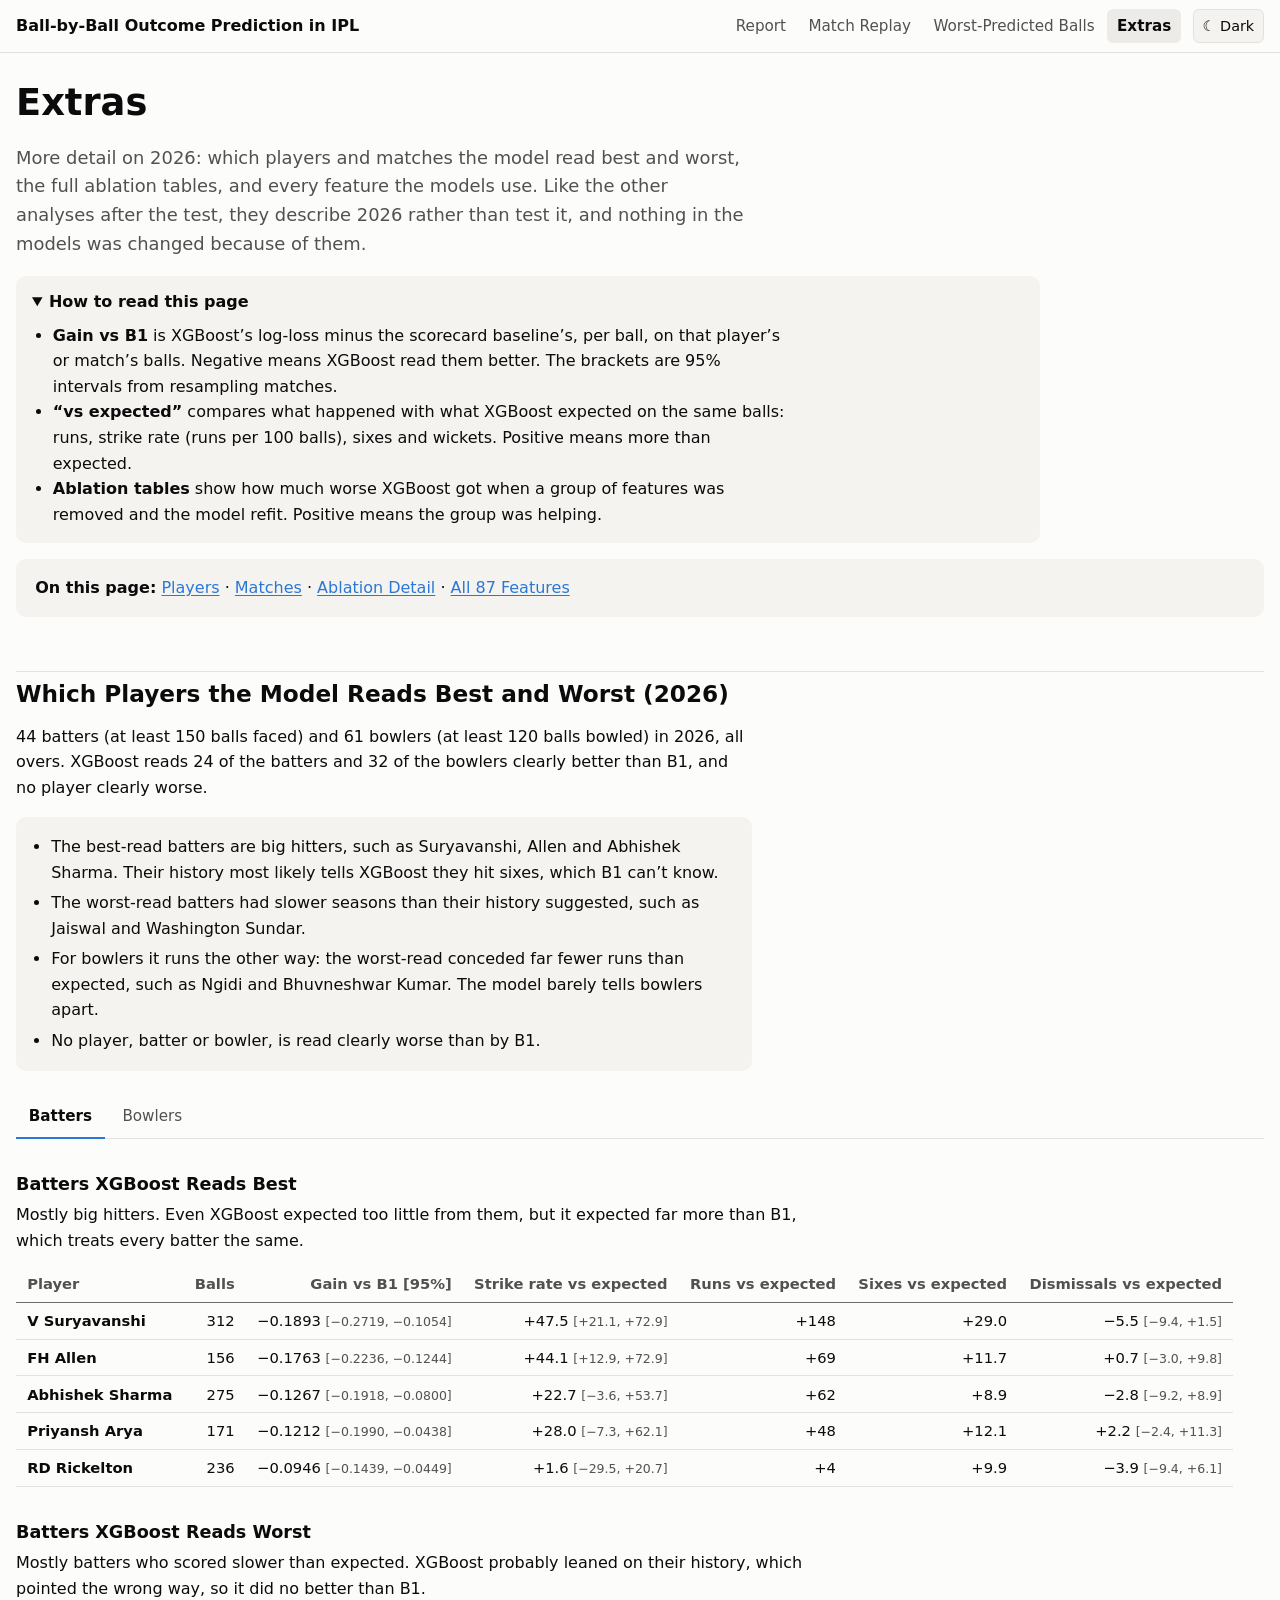
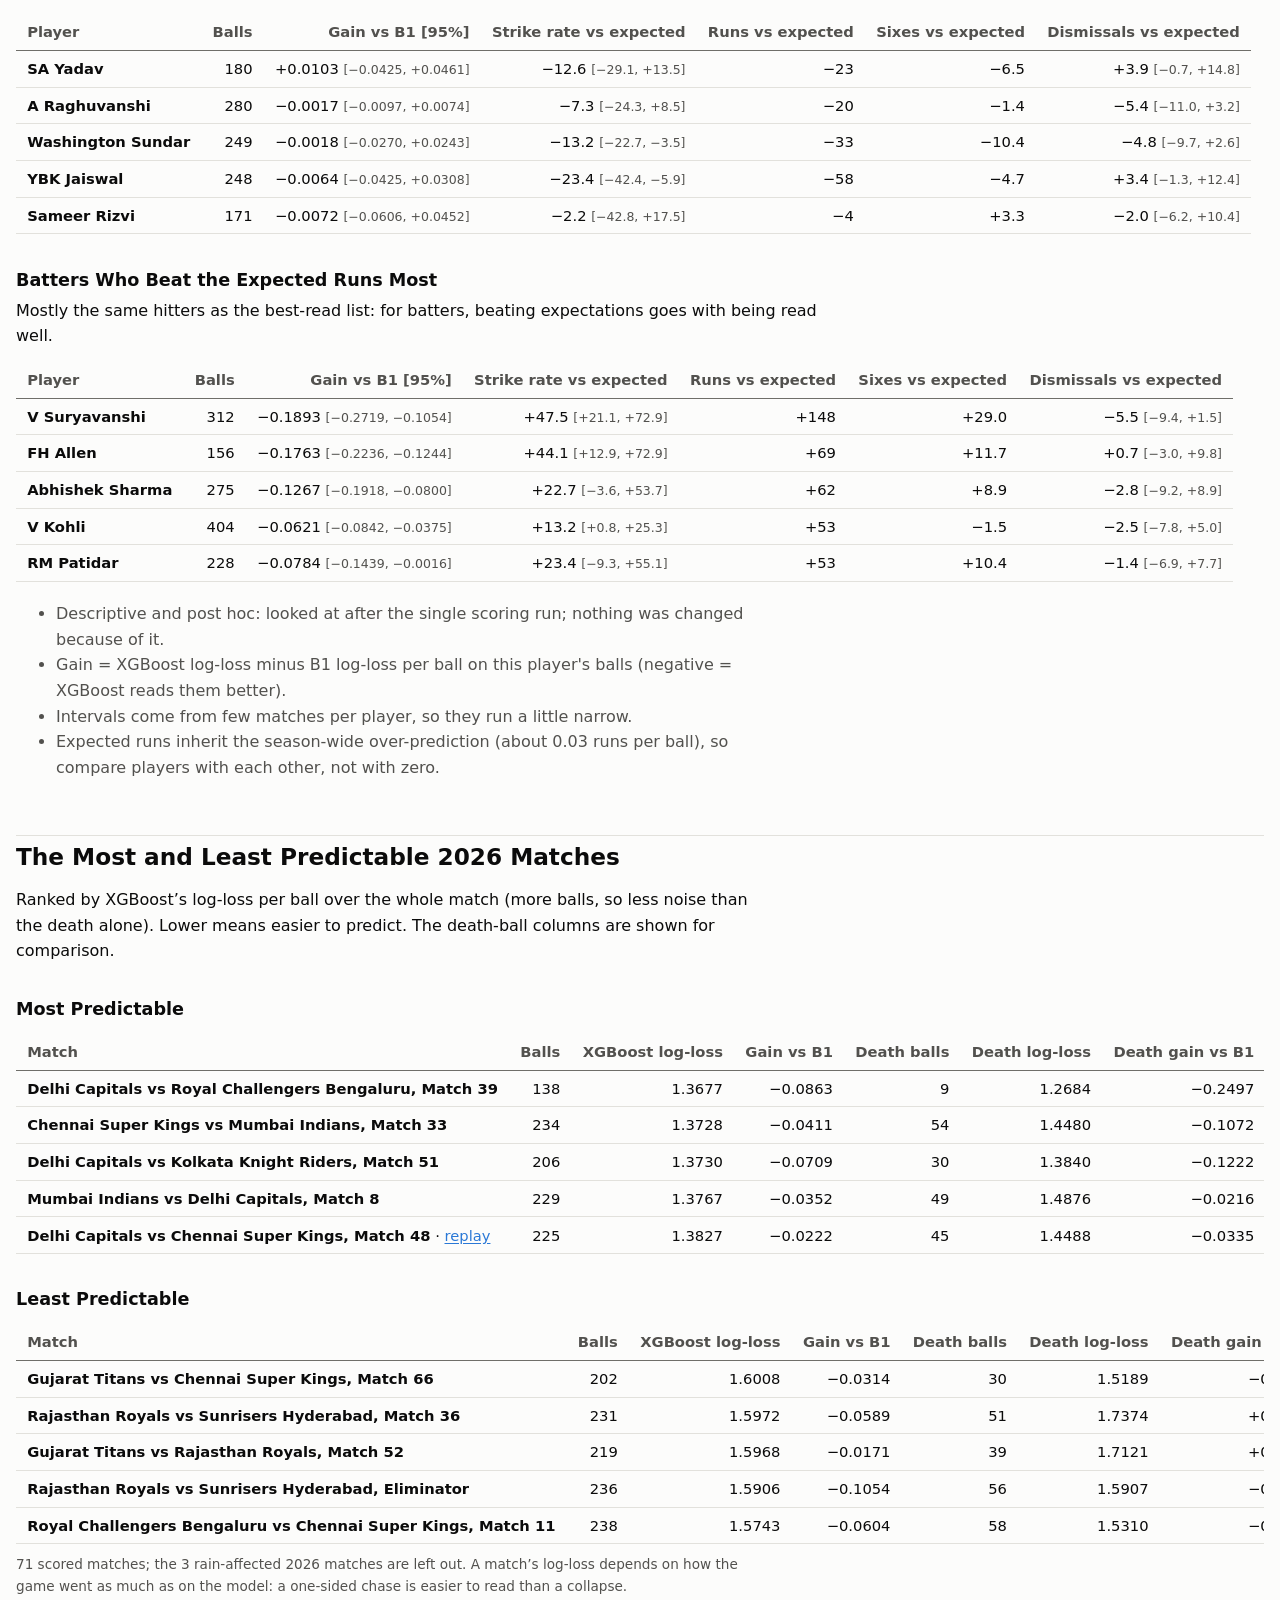
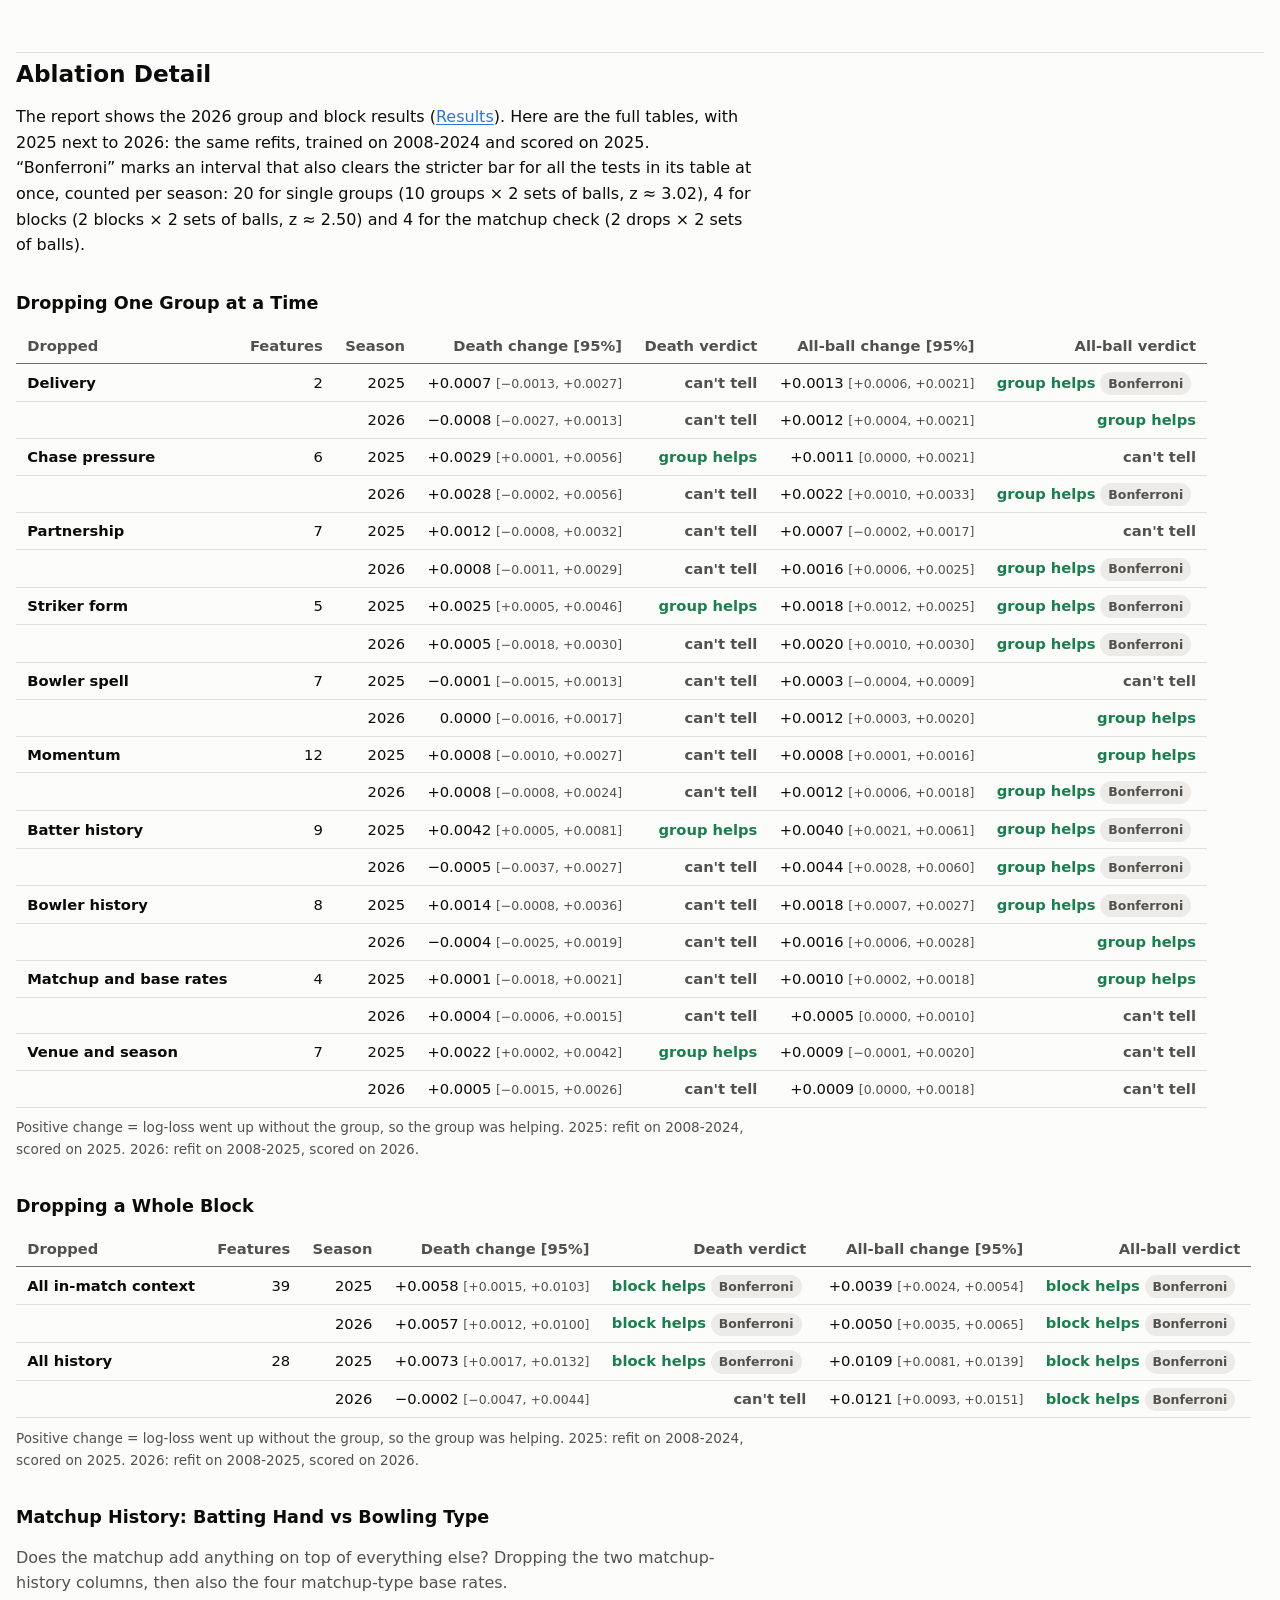
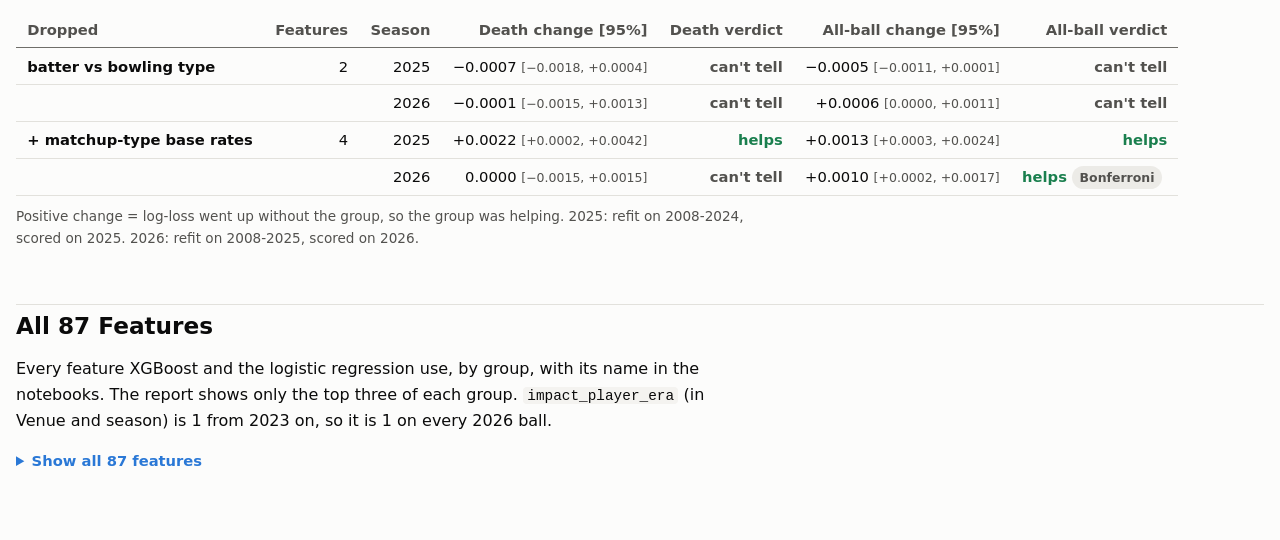
==== commit 2866a088: "Apply the Nov 13 review: claims, frozen slice rule, push wording, new explanations, library credits " ====
--- a/site/extras.html
+++ b/site/extras.html
@@ -29,7 +29,7 @@
 <nav class="callout" aria-label="On this page"><b>On this page:</b> <a href="#players">Players</a> · <a href="#matches">Matches</a> · <a href="#ablations">Ablation Detail</a> · <a href="#features">All 87 Features</a></nav>
 
 <h2 id="players">Which Players the Model Reads Best and Worst (2026)</h2>
-<p id="players-summary"></p>
+<p id="players-summary">44 batters (at least 150 balls faced) and 61 bowlers (at least 120 balls bowled) in 2026, all overs. XGBoost reads 24 of the batters and 32 of the bowlers clearly better than B1, and no player clearly worse.</p>
 <ul class="key">
   <li>The best-read batters are big hitters, such as Suryavanshi, Allen and Abhishek Sharma. Their history most likely tells XGBoost they hit sixes, which B1 can’t know.</li>
   <li>The worst-read batters had slower seasons than their history suggested, such as Jaiswal and Washington Sundar.</li>
@@ -40,27 +40,27 @@
   <button role="tab" aria-selected="true" data-side="bat">Batters</button>
   <button role="tab" aria-selected="false" data-side="bowl">Bowlers</button>
 </div>
-<div id="players-lists"></div>
-<ul class="muted" id="players-notes"></ul>
+<div id="players-lists"><h3>Batters XGBoost Reads Best</h3><p class="inf">Mostly big hitters. Even XGBoost expected too little from them, but it expected far more than B1, which treats every batter the same.</p><div class="table-wrap"><table><thead><tr><th>Player</th><th>Balls</th><th>Gain vs B1 [95%]</th><th>Strike rate vs expected</th><th>Runs vs expected</th><th>Sixes vs expected</th><th>Dismissals vs expected</th></tr></thead><tbody><tr><td><b>V Suryavanshi</b></td><td>312</td><td>−0.1893 <span class="muted" style="font-size:.85em">[−0.2719, −0.1054]</span></td><td>+47.5 <span class="muted" style="font-size:.85em">[+21.1, +72.9]</span></td><td>+148</td><td>+29.0</td><td>−5.5 <span class="muted" style="font-size:.85em">[−9.4, +1.5]</span></td></tr><tr><td><b>FH Allen</b></td><td>156</td><td>−0.1763 <span class="muted" style="font-size:.85em">[−0.2236, −0.1244]</span></td><td>+44.1 <span class="muted" style="font-size:.85em">[+12.9, +72.9]</span></td><td>+69</td><td>+11.7</td><td>+0.7 <span class="muted" style="font-size:.85em">[−3.0, +9.8]</span></td></tr><tr><td><b>Abhishek Sharma</b></td><td>275</td><td>−0.1267 <span class="muted" style="font-size:.85em">[−0.1918, −0.0800]</span></td><td>+22.7 <span class="muted" style="font-size:.85em">[−3.6, +53.7]</span></td><td>+62</td><td>+8.9</td><td>−2.8 <span class="muted" style="font-size:.85em">[−9.2, +8.9]</span></td></tr><tr><td><b>Priyansh Arya</b></td><td>171</td><td>−0.1212 <span class="muted" style="font-size:.85em">[−0.1990, −0.0438]</span></td><td>+28.0 <span class="muted" style="font-size:.85em">[−7.3, +62.1]</span></td><td>+48</td><td>+12.1</td><td>+2.2 <span class="muted" style="font-size:.85em">[−2.4, +11.3]</span></td></tr><tr><td><b>RD Rickelton</b></td><td>236</td><td>−0.0946 <span class="muted" style="font-size:.85em">[−0.1439, −0.0449]</span></td><td>+1.6 <span class="muted" style="font-size:.85em">[−29.5, +20.7]</span></td><td>+4</td><td>+9.9</td><td>−3.9 <span class="muted" style="font-size:.85em">[−9.4, +6.1]</span></td></tr></tbody></table></div><h3>Batters XGBoost Reads Worst</h3><p class="inf">Mostly batters who scored slower than expected. XGBoost probably leaned on their history, which pointed the wrong way, so it did no better than B1.</p><div class="table-wrap"><table><thead><tr><th>Player</th><th>Balls</th><th>Gain vs B1 [95%]</th><th>Strike rate vs expected</th><th>Runs vs expected</th><th>Sixes vs expected</th><th>Dismissals vs expected</th></tr></thead><tbody><tr><td><b>SA Yadav</b></td><td>180</td><td>+0.0103 <span class="muted" style="font-size:.85em">[−0.0425, +0.0461]</span></td><td>−12.6 <span class="muted" style="font-size:.85em">[−29.1, +13.5]</span></td><td>−23</td><td>−6.5</td><td>+3.9 <span class="muted" style="font-size:.85em">[−0.7, +14.8]</span></td></tr><tr><td><b>A Raghuvanshi</b></td><td>280</td><td>−0.0017 <span class="muted" style="font-size:.85em">[−0.0097, +0.0074]</span></td><td>−7.3 <span class="muted" style="font-size:.85em">[−24.3, +8.5]</span></td><td>−20</td><td>−1.4</td><td>−5.4 <span class="muted" style="font-size:.85em">[−11.0, +3.2]</span></td></tr><tr><td><b>Washington Sundar</b></td><td>249</td><td>−0.0018 <span class="muted" style="font-size:.85em">[−0.0270, +0.0243]</span></td><td>−13.2 <span class="muted" style="font-size:.85em">[−22.7, −3.5]</span></td><td>−33</td><td>−10.4</td><td>−4.8 <span class="muted" style="font-size:.85em">[−9.7, +2.6]</span></td></tr><tr><td><b>YBK Jaiswal</b></td><td>248</td><td>−0.0064 <span class="muted" style="font-size:.85em">[−0.0425, +0.0308]</span></td><td>−23.4 <span class="muted" style="font-size:.85em">[−42.4, −5.9]</span></td><td>−58</td><td>−4.7</td><td>+3.4 <span class="muted" style="font-size:.85em">[−1.3, +12.4]</span></td></tr><tr><td><b>Sameer Rizvi</b></td><td>171</td><td>−0.0072 <span class="muted" style="font-size:.85em">[−0.0606, +0.0452]</span></td><td>−2.2 <span class="muted" style="font-size:.85em">[−42.8, +17.5]</span></td><td>−4</td><td>+3.3</td><td>−2.0 <span class="muted" style="font-size:.85em">[−6.2, +10.4]</span></td></tr></tbody></table></div><h3>Batters Who Beat the Expected Runs Most</h3><p class="inf">Mostly the same hitters as the best-read list: for batters, beating expectations goes with being read well.</p><div class="table-wrap"><table><thead><tr><th>Player</th><th>Balls</th><th>Gain vs B1 [95%]</th><th>Strike rate vs expected</th><th>Runs vs expected</th><th>Sixes vs expected</th><th>Dismissals vs expected</th></tr></thead><tbody><tr><td><b>V Suryavanshi</b></td><td>312</td><td>−0.1893 <span class="muted" style="font-size:.85em">[−0.2719, −0.1054]</span></td><td>+47.5 <span class="muted" style="font-size:.85em">[+21.1, +72.9]</span></td><td>+148</td><td>+29.0</td><td>−5.5 <span class="muted" style="font-size:.85em">[−9.4, +1.5]</span></td></tr><tr><td><b>FH Allen</b></td><td>156</td><td>−0.1763 <span class="muted" style="font-size:.85em">[−0.2236, −0.1244]</span></td><td>+44.1 <span class="muted" style="font-size:.85em">[+12.9, +72.9]</span></td><td>+69</td><td>+11.7</td><td>+0.7 <span class="muted" style="font-size:.85em">[−3.0, +9.8]</span></td></tr><tr><td><b>Abhishek Sharma</b></td><td>275</td><td>−0.1267 <span class="muted" style="font-size:.85em">[−0.1918, −0.0800]</span></td><td>+22.7 <span class="muted" style="font-size:.85em">[−3.6, +53.7]</span></td><td>+62</td><td>+8.9</td><td>−2.8 <span class="muted" style="font-size:.85em">[−9.2, +8.9]</span></td></tr><tr><td><b>V Kohli</b></td><td>404</td><td>−0.0621 <span class="muted" style="font-size:.85em">[−0.0842, −0.0375]</span></td><td>+13.2 <span class="muted" style="font-size:.85em">[+0.8, +25.3]</span></td><td>+53</td><td>−1.5</td><td>−2.5 <span class="muted" style="font-size:.85em">[−7.8, +5.0]</span></td></tr><tr><td><b>RM Patidar</b></td><td>228</td><td>−0.0784 <span class="muted" style="font-size:.85em">[−0.1439, −0.0016]</span></td><td>+23.4 <span class="muted" style="font-size:.85em">[−9.3, +55.1]</span></td><td>+53</td><td>+10.4</td><td>−1.4 <span class="muted" style="font-size:.85em">[−6.9, +7.7]</span></td></tr></tbody></table></div></div><noscript><h3>Bowlers</h3><h3>Bowlers XGBoost Reads Best</h3><p class="inf">Small samples of about 20 to 26 overs each, so read this list with care. Most of them conceded more than expected.</p><div class="table-wrap"><table><thead><tr><th>Player</th><th>Balls</th><th>Gain vs B1 [95%]</th><th>Strike rate conceded vs expected</th><th>Runs conceded vs expected</th><th>Sixes conceded vs expected</th><th>Wickets vs expected</th></tr></thead><tbody><tr><td><b>SN Thakur</b></td><td>120</td><td>−0.0915 <span class="muted" style="font-size:.85em">[−0.1338, −0.0572]</span></td><td>+14.7 <span class="muted" style="font-size:.85em">[−3.3, +37.6]</span></td><td>+18</td><td>+1.1</td><td>+4.1 <span class="muted" style="font-size:.85em">[−0.9, +9.2]</span></td></tr><tr><td><b>JA Duffy</b></td><td>144</td><td>−0.0874 <span class="muted" style="font-size:.85em">[−0.1311, −0.0416]</span></td><td>+19.0 <span class="muted" style="font-size:.85em">[−11.0, +44.2]</span></td><td>+27</td><td>+7.1</td><td>+1.5 <span class="muted" style="font-size:.85em">[−4.6, +7.6]</span></td></tr><tr><td><b>Harsh Dubey</b></td><td>132</td><td>−0.0858 <span class="muted" style="font-size:.85em">[−0.1806, −0.0039]</span></td><td>−7.5 <span class="muted" style="font-size:.85em">[−42.1, +28.0]</span></td><td>−10</td><td>−1.9</td><td>+0.8 <span class="muted" style="font-size:.85em">[−4.0, +6.4]</span></td></tr><tr><td><b>R Shepherd</b></td><td>144</td><td>−0.0856 <span class="muted" style="font-size:.85em">[−0.2009, −0.0009]</span></td><td>+27.1 <span class="muted" style="font-size:.85em">[−2.2, +64.8]</span></td><td>+39</td><td>+8.4</td><td>−0.7 <span class="muted" style="font-size:.85em">[−6.2, +3.9]</span></td></tr><tr><td><b>PP Hinge</b></td><td>156</td><td>−0.0792 <span class="muted" style="font-size:.85em">[−0.1240, −0.0431]</span></td><td>+14.2 <span class="muted" style="font-size:.85em">[−10.1, +33.8]</span></td><td>+22</td><td>+3.6</td><td>+2.6 <span class="muted" style="font-size:.85em">[−3.2, +8.9]</span></td></tr></tbody></table></div><h3>Bowlers XGBoost Reads Worst</h3><p class="inf">Mostly bowlers who conceded far fewer runs than expected. The model barely tells bowlers apart, so an unusually tight season looks average to it.</p><div class="table-wrap"><table><thead><tr><th>Player</th><th>Balls</th><th>Gain vs B1 [95%]</th><th>Strike rate conceded vs expected</th><th>Runs conceded vs expected</th><th>Sixes conceded vs expected</th><th>Wickets vs expected</th></tr></thead><tbody><tr><td><b>L Ngidi</b></td><td>248</td><td>+0.0133 <span class="muted" style="font-size:.85em">[−0.0082, +0.0370]</span></td><td>−43.0 <span class="muted" style="font-size:.85em">[−58.2, −28.6]</span></td><td>−107</td><td>−9.9</td><td>−3.0 <span class="muted" style="font-size:.85em">[−9.9, +4.3]</span></td></tr><tr><td><b>Prince Yadav</b></td><td>288</td><td>+0.0031 <span class="muted" style="font-size:.85em">[−0.0333, +0.0399]</span></td><td>−26.4 <span class="muted" style="font-size:.85em">[−45.3, −7.1]</span></td><td>−76</td><td>−7.7</td><td>−1.0 <span class="muted" style="font-size:.85em">[−8.7, +8.0]</span></td></tr><tr><td><b>JO Holder</b></td><td>230</td><td>−0.0025 <span class="muted" style="font-size:.85em">[−0.0365, +0.0259]</span></td><td>−20.3 <span class="muted" style="font-size:.85em">[−34.8, −2.1]</span></td><td>−47</td><td>−5.0</td><td>+5.9 <span class="muted" style="font-size:.85em">[−2.6, +14.6]</span></td></tr><tr><td><b>B Kumar</b></td><td>354</td><td>−0.0097 <span class="muted" style="font-size:.85em">[−0.0377, +0.0155]</span></td><td>−25.8 <span class="muted" style="font-size:.85em">[−36.6, −14.8]</span></td><td>−91</td><td>−12.4</td><td>+7.6 <span class="muted" style="font-size:.85em">[−3.5, +18.6]</span></td></tr><tr><td><b>Gurjapneet Singh</b></td><td>151</td><td>−0.0101 <span class="muted" style="font-size:.85em">[−0.0530, +0.0245]</span></td><td>−9.1 <span class="muted" style="font-size:.85em">[−35.3, +22.5]</span></td><td>−14</td><td>+1.8</td><td>−4.1 <span class="muted" style="font-size:.85em">[−6.2, −2.1]</span></td></tr></tbody></table></div><h3>Bowlers Who Conceded Least Against Expected</h3><p class="inf">Overlaps with the worst-read list: for bowlers, beating expectations goes with being read badly, the opposite of batters.</p><div class="table-wrap"><table><thead><tr><th>Player</th><th>Balls</th><th>Gain vs B1 [95%]</th><th>Strike rate conceded vs expected</th><th>Runs conceded vs expected</th><th>Sixes conceded vs expected</th><th>Wickets vs expected</th></tr></thead><tbody><tr><td><b>L Ngidi</b></td><td>248</td><td>+0.0133 <span class="muted" style="font-size:.85em">[−0.0082, +0.0370]</span></td><td>−43.0 <span class="muted" style="font-size:.85em">[−58.2, −28.6]</span></td><td>−107</td><td>−9.9</td><td>−3.0 <span class="muted" style="font-size:.85em">[−9.9, +4.3]</span></td></tr><tr><td><b>B Kumar</b></td><td>354</td><td>−0.0097 <span class="muted" style="font-size:.85em">[−0.0377, +0.0155]</span></td><td>−25.8 <span class="muted" style="font-size:.85em">[−36.6, −14.8]</span></td><td>−91</td><td>−12.4</td><td>+7.6 <span class="muted" style="font-size:.85em">[−3.5, +18.6]</span></td></tr><tr><td><b>SP Narine</b></td><td>306</td><td>−0.0208 <span class="muted" style="font-size:.85em">[−0.0535, +0.0139]</span></td><td>−29.2 <span class="muted" style="font-size:.85em">[−42.4, −14.7]</span></td><td>−89</td><td>−6.6</td><td>+0.4 <span class="muted" style="font-size:.85em">[−3.4, +3.6]</span></td></tr><tr><td><b>Sakib Hussain</b></td><td>252</td><td>−0.0205 <span class="muted" style="font-size:.85em">[−0.0880, +0.0368]</span></td><td>−31.2 <span class="muted" style="font-size:.85em">[−56.4, −1.8]</span></td><td>−79</td><td>−9.2</td><td>−0.8 <span class="muted" style="font-size:.85em">[−5.3, +5.2]</span></td></tr><tr><td><b>E Malinga</b></td><td>326</td><td>−0.0178 <span class="muted" style="font-size:.85em">[−0.0536, +0.0154]</span></td><td>−23.5 <span class="muted" style="font-size:.85em">[−40.8, −4.9]</span></td><td>−77</td><td>−7.1</td><td>+2.1 <span class="muted" style="font-size:.85em">[−5.9, +11.7]</span></td></tr></tbody></table></div></noscript>
+<ul class="muted" id="players-notes"><li>Descriptive and post hoc: looked at after the single scoring run; nothing was changed because of it.</li><li>Gain = XGBoost log-loss minus B1 log-loss per ball on this player's balls (negative = XGBoost reads them better).</li><li>Intervals come from few matches per player, so they run a little narrow.</li><li>Expected runs inherit the season-wide over-prediction (about 0.03 runs per ball), so compare players with each other, not with zero.</li></ul>
 
 <h2 id="matches">The Most and Least Predictable 2026 Matches</h2>
 <p>Ranked by XGBoost’s log-loss per ball over the whole match (more balls, so less noise than the death alone). Lower means easier to predict. The death-ball columns are shown for comparison.</p>
-<div id="matches-tables"></div>
+<div id="matches-tables"><h3>Most Predictable</h3><div class="table-wrap"><table><thead><tr><th>Match</th><th>Balls</th><th>XGBoost log-loss</th><th>Gain vs B1</th><th>Death balls</th><th>Death log-loss</th><th>Death gain vs B1</th></tr></thead><tbody><tr><td><b>Delhi Capitals vs Royal Challengers Bengaluru, Match 39</b></td><td>138</td><td>1.3677</td><td>−0.0863</td><td>9</td><td>1.2684</td><td>−0.2497</td></tr><tr><td><b>Chennai Super Kings vs Mumbai Indians, Match 33</b></td><td>234</td><td>1.3728</td><td>−0.0411</td><td>54</td><td>1.4480</td><td>−0.1072</td></tr><tr><td><b>Delhi Capitals vs Kolkata Knight Riders, Match 51</b></td><td>206</td><td>1.3730</td><td>−0.0709</td><td>30</td><td>1.3840</td><td>−0.1222</td></tr><tr><td><b>Mumbai Indians vs Delhi Capitals, Match 8</b></td><td>229</td><td>1.3767</td><td>−0.0352</td><td>49</td><td>1.4876</td><td>−0.0216</td></tr><tr><td><b>Delhi Capitals vs Chennai Super Kings, Match 48</b> · <a href="replay.html?m=1529291">replay</a></td><td>225</td><td>1.3827</td><td>−0.0222</td><td>45</td><td>1.4488</td><td>−0.0335</td></tr></tbody></table></div><h3>Least Predictable</h3><div class="table-wrap"><table><thead><tr><th>Match</th><th>Balls</th><th>XGBoost log-loss</th><th>Gain vs B1</th><th>Death balls</th><th>Death log-loss</th><th>Death gain vs B1</th></tr></thead><tbody><tr><td><b>Gujarat Titans vs Chennai Super Kings, Match 66</b></td><td>202</td><td>1.6008</td><td>−0.0314</td><td>30</td><td>1.5189</td><td>−0.0087</td></tr><tr><td><b>Rajasthan Royals vs Sunrisers Hyderabad, Match 36</b></td><td>231</td><td>1.5972</td><td>−0.0589</td><td>51</td><td>1.7374</td><td>+0.0099</td></tr><tr><td><b>Gujarat Titans vs Rajasthan Royals, Match 52</b></td><td>219</td><td>1.5968</td><td>−0.0171</td><td>39</td><td>1.7121</td><td>+0.0559</td></tr><tr><td><b>Rajasthan Royals vs Sunrisers Hyderabad, Eliminator</b></td><td>236</td><td>1.5906</td><td>−0.1054</td><td>56</td><td>1.5907</td><td>−0.0412</td></tr><tr><td><b>Royal Challengers Bengaluru vs Chennai Super Kings, Match 11</b></td><td>238</td><td>1.5743</td><td>−0.0604</td><td>58</td><td>1.5310</td><td>−0.0916</td></tr></tbody></table></div><p class="muted" style="font-size:.85rem;margin-top:-.6rem">71 scored matches; the 3 rain-affected 2026 matches are left out. A match’s log-loss depends on how the game went as much as on the model: a one-sided chase is easier to read than a collapse.</p></div>
 
 <h2 id="ablations">Ablation Detail</h2>
-<p>The report shows the 2026 group and block results (<a href="../index.html#results">Results</a>). Here are the full tables, with 2025 next to 2026: the same refits, trained on 2008-2024 and scored on 2025. “Bonferroni” marks an interval that also clears the stricter bar for many comparisons at once.</p>
+<p>The report shows the 2026 group and block results (<a href="../index.html#results">Results</a>). Here are the full tables, with 2025 next to 2026: the same refits, trained on 2008-2024 and scored on 2025. “Bonferroni” marks an interval that also clears the stricter bar for all the tests in its table at once, counted per season: 20 for single groups (10 groups × 2 sets of balls, z ≈ 3.02), 4 for blocks (2 blocks × 2 sets of balls, z ≈ 2.50) and 4 for the matchup check (2 drops × 2 sets of balls).</p>
 <h3>Dropping One Group at a Time</h3>
-<div id="abl-groups"></div>
+<div id="abl-groups"><div class="table-wrap"><table><thead><tr><th>Dropped</th><th>Features</th><th>Season</th><th>Death change [95%]</th><th>Death verdict</th><th>All-ball change [95%]</th><th>All-ball verdict</th></tr></thead><tbody><tr><td><b>Delivery</b></td><td>2</td><td>2025</td><td>+0.0007 <span class="muted" style="font-size:.85em">[−0.0013, +0.0027]</span></td><td><span class="verdict-mixed">can't tell</span></td><td>+0.0013 <span class="muted" style="font-size:.85em">[+0.0006, +0.0021]</span></td><td><span class="verdict-yes">group helps</span> <span class="tag">Bonferroni</span></td></tr><tr><td></td><td></td><td>2026</td><td>−0.0008 <span class="muted" style="font-size:.85em">[−0.0027, +0.0013]</span></td><td><span class="verdict-mixed">can't tell</span></td><td>+0.0012 <span class="muted" style="font-size:.85em">[+0.0004, +0.0021]</span></td><td><span class="verdict-yes">group helps</span></td></tr><tr><td><b>Chase pressure</b></td><td>6</td><td>2025</td><td>+0.0029 <span class="muted" style="font-size:.85em">[+0.0001, +0.0056]</span></td><td><span class="verdict-yes">group helps</span></td><td>+0.0011 <span class="muted" style="font-size:.85em">[0.0000, +0.0021]</span></td><td><span class="verdict-mixed">can't tell</span></td></tr><tr><td></td><td></td><td>2026</td><td>+0.0028 <span class="muted" style="font-size:.85em">[−0.0002, +0.0056]</span></td><td><span class="verdict-mixed">can't tell</span></td><td>+0.0022 <span class="muted" style="font-size:.85em">[+0.0010, +0.0033]</span></td><td><span class="verdict-yes">group helps</span> <span class="tag">Bonferroni</span></td></tr><tr><td><b>Partnership</b></td><td>7</td><td>2025</td><td>+0.0012 <span class="muted" style="font-size:.85em">[−0.0008, +0.0032]</span></td><td><span class="verdict-mixed">can't tell</span></td><td>+0.0007 <span class="muted" style="font-size:.85em">[−0.0002, +0.0017]</span></td><td><span class="verdict-mixed">can't tell</span></td></tr><tr><td></td><td></td><td>2026</td><td>+0.0008 <span class="muted" style="font-size:.85em">[−0.0011, +0.0029]</span></td><td><span class="verdict-mixed">can't tell</span></td><td>+0.0016 <span class="muted" style="font-size:.85em">[+0.0006, +0.0025]</span></td><td><span class="verdict-yes">group helps</span> <span class="tag">Bonferroni</span></td></tr><tr><td><b>Striker form</b></td><td>5</td><td>2025</td><td>+0.0025 <span class="muted" style="font-size:.85em">[+0.0005, +0.0046]</span></td><td><span class="verdict-yes">group helps</span></td><td>+0.0018 <span class="muted" style="font-size:.85em">[+0.0012, +0.0025]</span></td><td><span class="verdict-yes">group helps</span> <span class="tag">Bonferroni</span></td></tr><tr><td></td><td></td><td>2026</td><td>+0.0005 <span class="muted" style="font-size:.85em">[−0.0018, +0.0030]</span></td><td><span class="verdict-mixed">can't tell</span></td><td>+0.0020 <span class="muted" style="font-size:.85em">[+0.0010, +0.0030]</span></td><td><span class="verdict-yes">group helps</span> <span class="tag">Bonferroni</span></td></tr><tr><td><b>Bowler spell</b></td><td>7</td><td>2025</td><td>−0.0001 <span class="muted" style="font-size:.85em">[−0.0015, +0.0013]</span></td><td><span class="verdict-mixed">can't tell</span></td><td>+0.0003 <span class="muted" style="font-size:.85em">[−0.0004, +0.0009]</span></td><td><span class="verdict-mixed">can't tell</span></td></tr><tr><td></td><td></td><td>2026</td><td>0.0000 <span class="muted" style="font-size:.85em">[−0.0016, +0.0017]</span></td><td><span class="verdict-mixed">can't tell</span></td><td>+0.0012 <span class="muted" style="font-size:.85em">[+0.0003, +0.0020]</span></td><td><span class="verdict-yes">group helps</span></td></tr><tr><td><b>Momentum</b></td><td>12</td><td>2025</td><td>+0.0008 <span class="muted" style="font-size:.85em">[−0.0010, +0.0027]</span></td><td><span class="verdict-mixed">can't tell</span></td><td>+0.0008 <span class="muted" style="font-size:.85em">[+0.0001, +0.0016]</span></td><td><span class="verdict-yes">group helps</span></td></tr><tr><td></td><td></td><td>2026</td><td>+0.0008 <span class="muted" style="font-size:.85em">[−0.0008, +0.0024]</span></td><td><span class="verdict-mixed">can't tell</span></td><td>+0.0012 <span class="muted" style="font-size:.85em">[+0.0006, +0.0018]</span></td><td><span class="verdict-yes">group helps</span> <span class="tag">Bonferroni</span></td></tr><tr><td><b>Batter history</b></td><td>9</td><td>2025</td><td>+0.0042 <span class="muted" style="font-size:.85em">[+0.0005, +0.0081]</span></td><td><span class="verdict-yes">group helps</span></td><td>+0.0040 <span class="muted" style="font-size:.85em">[+0.0021, +0.0061]</span></td><td><span class="verdict-yes">group helps</span> <span class="tag">Bonferroni</span></td></tr><tr><td></td><td></td><td>2026</td><td>−0.0005 <span class="muted" style="font-size:.85em">[−0.0037, +0.0027]</span></td><td><span class="verdict-mixed">can't tell</span></td><td>+0.0044 <span class="muted" style="font-size:.85em">[+0.0028, +0.0060]</span></td><td><span class="verdict-yes">group helps</span> <span class="tag">Bonferroni</span></td></tr><tr><td><b>Bowler history</b></td><td>8</td><td>2025</td><td>+0.0014 <span class="muted" style="font-size:.85em">[−0.0008, +0.0036]</span></td><td><span class="verdict-mixed">can't tell</span></td><td>+0.0018 <span class="muted" style="font-size:.85em">[+0.0007, +0.0027]</span></td><td><span class="verdict-yes">group helps</span> <span class="tag">Bonferroni</span></td></tr><tr><td></td><td></td><td>2026</td><td>−0.0004 <span class="muted" style="font-size:.85em">[−0.0025, +0.0019]</span></td><td><span class="verdict-mixed">can't tell</span></td><td>+0.0016 <span class="muted" style="font-size:.85em">[+0.0006, +0.0028]</span></td><td><span class="verdict-yes">group helps</span></td></tr><tr><td><b>Matchup and base rates</b></td><td>4</td><td>2025</td><td>+0.0001 <span class="muted" style="font-size:.85em">[−0.0018, +0.0021]</span></td><td><span class="verdict-mixed">can't tell</span></td><td>+0.0010 <span class="muted" style="font-size:.85em">[+0.0002, +0.0018]</span></td><td><span class="verdict-yes">group helps</span></td></tr><tr><td></td><td></td><td>2026</td><td>+0.0004 <span class="muted" style="font-size:.85em">[−0.0006, +0.0015]</span></td><td><span class="verdict-mixed">can't tell</span></td><td>+0.0005 <span class="muted" style="font-size:.85em">[0.0000, +0.0010]</span></td><td><span class="verdict-mixed">can't tell</span></td></tr><tr><td><b>Venue and season</b></td><td>7</td><td>2025</td><td>+0.0022 <span class="muted" style="font-size:.85em">[+0.0002, +0.0042]</span></td><td><span class="verdict-yes">group helps</span></td><td>+0.0009 <span class="muted" style="font-size:.85em">[−0.0001, +0.0020]</span></td><td><span class="verdict-mixed">can't tell</span></td></tr><tr><td></td><td></td><td>2026</td><td>+0.0005 <span class="muted" style="font-size:.85em">[−0.0015, +0.0026]</span></td><td><span class="verdict-mixed">can't tell</span></td><td>+0.0009 <span class="muted" style="font-size:.85em">[0.0000, +0.0018]</span></td><td><span class="verdict-mixed">can't tell</span></td></tr></tbody></table></div><p class="muted" style="font-size:.85rem;margin-top:-.6rem">Positive change = log-loss went up without the group, so the group was helping. 2025: refit on 2008-2024, scored on 2025. 2026: refit on 2008-2025, scored on 2026.</p></div>
 <h3>Dropping a Whole Block</h3>
-<div id="abl-blocks"></div>
+<div id="abl-blocks"><div class="table-wrap"><table><thead><tr><th>Dropped</th><th>Features</th><th>Season</th><th>Death change [95%]</th><th>Death verdict</th><th>All-ball change [95%]</th><th>All-ball verdict</th></tr></thead><tbody><tr><td><b>All in-match context</b></td><td>39</td><td>2025</td><td>+0.0058 <span class="muted" style="font-size:.85em">[+0.0015, +0.0103]</span></td><td><span class="verdict-yes">block helps</span> <span class="tag">Bonferroni</span></td><td>+0.0039 <span class="muted" style="font-size:.85em">[+0.0024, +0.0054]</span></td><td><span class="verdict-yes">block helps</span> <span class="tag">Bonferroni</span></td></tr><tr><td></td><td></td><td>2026</td><td>+0.0057 <span class="muted" style="font-size:.85em">[+0.0012, +0.0100]</span></td><td><span class="verdict-yes">block helps</span> <span class="tag">Bonferroni</span></td><td>+0.0050 <span class="muted" style="font-size:.85em">[+0.0035, +0.0065]</span></td><td><span class="verdict-yes">block helps</span> <span class="tag">Bonferroni</span></td></tr><tr><td><b>All history</b></td><td>28</td><td>2025</td><td>+0.0073 <span class="muted" style="font-size:.85em">[+0.0017, +0.0132]</span></td><td><span class="verdict-yes">block helps</span> <span class="tag">Bonferroni</span></td><td>+0.0109 <span class="muted" style="font-size:.85em">[+0.0081, +0.0139]</span></td><td><span class="verdict-yes">block helps</span> <span class="tag">Bonferroni</span></td></tr><tr><td></td><td></td><td>2026</td><td>−0.0002 <span class="muted" style="font-size:.85em">[−0.0047, +0.0044]</span></td><td><span class="verdict-mixed">can't tell</span></td><td>+0.0121 <span class="muted" style="font-size:.85em">[+0.0093, +0.0151]</span></td><td><span class="verdict-yes">block helps</span> <span class="tag">Bonferroni</span></td></tr></tbody></table></div><p class="muted" style="font-size:.85rem;margin-top:-.6rem">Positive change = log-loss went up without the group, so the group was helping. 2025: refit on 2008-2024, scored on 2025. 2026: refit on 2008-2025, scored on 2026.</p></div>
 <h3>Matchup History: Batting Hand vs Bowling Type</h3>
 <p class="muted">Does the matchup add anything on top of everything else? Dropping the two matchup-history columns, then also the four matchup-type base rates.</p>
-<div id="abl-matchup"></div>
+<div id="abl-matchup"><div class="table-wrap"><table><thead><tr><th>Dropped</th><th>Features</th><th>Season</th><th>Death change [95%]</th><th>Death verdict</th><th>All-ball change [95%]</th><th>All-ball verdict</th></tr></thead><tbody><tr><td><b>batter vs bowling type</b></td><td>2</td><td>2025</td><td>−0.0007 <span class="muted" style="font-size:.85em">[−0.0018, +0.0004]</span></td><td><span class="verdict-mixed">can't tell</span></td><td>−0.0005 <span class="muted" style="font-size:.85em">[−0.0011, +0.0001]</span></td><td><span class="verdict-mixed">can't tell</span></td></tr><tr><td></td><td></td><td>2026</td><td>−0.0001 <span class="muted" style="font-size:.85em">[−0.0015, +0.0013]</span></td><td><span class="verdict-mixed">can't tell</span></td><td>+0.0006 <span class="muted" style="font-size:.85em">[0.0000, +0.0011]</span></td><td><span class="verdict-mixed">can't tell</span></td></tr><tr><td><b>+ matchup-type base rates</b></td><td>4</td><td>2025</td><td>+0.0022 <span class="muted" style="font-size:.85em">[+0.0002, +0.0042]</span></td><td><span class="verdict-yes">helps</span></td><td>+0.0013 <span class="muted" style="font-size:.85em">[+0.0003, +0.0024]</span></td><td><span class="verdict-yes">helps</span></td></tr><tr><td></td><td></td><td>2026</td><td>0.0000 <span class="muted" style="font-size:.85em">[−0.0015, +0.0015]</span></td><td><span class="verdict-mixed">can't tell</span></td><td>+0.0010 <span class="muted" style="font-size:.85em">[+0.0002, +0.0017]</span></td><td><span class="verdict-yes">helps</span> <span class="tag">Bonferroni</span></td></tr></tbody></table></div><p class="muted" style="font-size:.85rem;margin-top:-.6rem">Positive change = log-loss went up without the group, so the group was helping. 2025: refit on 2008-2024, scored on 2025. 2026: refit on 2008-2025, scored on 2026.</p></div>
 
 <h2 id="features">All 87 Features</h2>
 <p>Every feature XGBoost and the logistic regression use, by group, with its name in the notebooks. The report shows only the top three of each group. <code>impact_player_era</code> (in Venue and season) is 1 from 2023 on, so it is 1 on every 2026 ball.</p>
 <details class="tbl" id="features-details"><summary>Show all 87 features</summary>
-<div id="features-all"></div>
+<div id="features-all"><h3>Scorecard (17)</h3><ul class="feat-list"><li>Innings <code>innings</code></li><li>Striker's batting position <code>bat_pos</code></li><li>Team score <code>c_team_runs</code></li><li>Legal balls bowled so far <code>c_team_balls</code></li><li>Wickets down <code>c_team_wickets</code></li><li>Striker's runs so far <code>c_batter_runs</code></li><li>Striker's balls faced so far <code>c_batter_balls</code></li><li>Bowler's runs conceded today <code>c_bowler_runs</code></li><li>Bowler's wickets today <code>c_bowler_wickets</code></li><li>Bowler's balls bowled today <code>c_bowler_balls</code></li><li>Balls left in the innings <code>balls_remaining</code></li><li>Wickets in hand <code>wickets_remaining</code></li><li>Current run rate <code>current_run_rate</code></li><li>Phase of the innings <code>match_phase</code></li><li>Ball of the over <code>ball_in_over</code></li><li>Projected score at the current rate <code>projected_score</code></li><li>Balls left per wicket in hand <code>balls_per_wicket_remaining</code></li></ul><h3>Player type (3)</h3><ul class="feat-list"><li>Batting hand <code>batter_hand</code></li><li>Bowling type <code>bowler_cat</code></li><li>Batting hand vs bowling type (5 kinds) <code>matchup_type</code></li></ul><h3>Chase pressure (6)</h3><ul class="feat-list"><li>Target <code>runs_target</code></li><li>Runs needed <code>runs_needed</code></li><li>Required run rate <code>required_run_rate</code></li><li>Required rate minus current rate <code>pressure_diff</code></li><li>Runs needed per wicket in hand <code>runs_needed_per_wicket</code></li><li>Required rate minus scoring rate over the last 12 deliveries <code>recent_pressure_diff</code></li></ul><h3>Momentum (12)</h3><ul class="feat-list"><li>Team runs, last 6 balls <code>team_runs_last6</code></li><li>Team runs, last 12 balls <code>team_runs_last12</code></li><li>Wickets, last 6 balls <code>team_wkts_last6</code></li><li>Wickets, last 12 balls <code>team_wkts_last12</code></li><li>Dot balls, last 6 balls <code>team_dots_last6</code></li><li>Dot balls, last 12 balls <code>team_dots_last12</code></li><li>Boundaries, last 6 balls <code>team_bdry_last6</code></li><li>Boundaries, last 12 balls <code>team_bdry_last12</code></li><li>Extras, last 12 deliveries <code>team_extras_last12</code></li><li>Balls since the last boundary <code>balls_since_last_boundary</code></li><li>Balls since the last wicket <code>balls_since_last_wicket</code></li><li>Runs so far this over <code>runs_this_over</code></li></ul><h3>Striker form (5)</h3><ul class="feat-list"><li>Striker's strike rate this innings <code>batter_sr_innings</code></li><li>Striker's runs off their last 6 balls <code>batter_runs_last6</code></li><li>Striker's dots in their last 6 balls <code>batter_dots_last6</code></li><li>Striker's dots in a row <code>batter_dots_in_row</code></li><li>Share of the striker's runs from boundaries <code>batter_bdry_run_pct</code></li></ul><h3>Partnership (7)</h3><ul class="feat-list"><li>Non-striker's batting position <code>non_striker_pos</code></li><li>Partnership runs <code>partnership_runs</code></li><li>Partnership balls <code>partnership_balls</code></li><li>Non-striker's runs <code>non_striker_runs</code></li><li>Non-striker's balls faced <code>non_striker_balls</code></li><li>Non-striker's strike rate <code>non_striker_sr</code></li><li>Left-right batting pair <code>is_left_right_pair</code></li></ul><h3>Bowler spell (7)</h3><ul class="feat-list"><li>Bowler's economy today <code>bowler_econ_match</code></li><li>Overs since the bowler last bowled <code>overs_since_last_bowled</code></li><li>Runs off the bowler's previous over <code>bowler_last_over_runs</code></li><li>Balls in the bowler's current spell <code>spell_balls</code></li><li>Runs in the bowler's current spell <code>spell_runs</code></li><li>Wickets in the bowler's current spell <code>spell_wkts</code></li><li>Dots in the bowler's current spell <code>spell_dots</code></li></ul><h3>Delivery (2)</h3><ul class="feat-list"><li>Free hit <code>is_free_hit</code></li><li>Previous ball's outcome <code>prev_ball_outcome</code></li></ul><h3>Batter history (9)</h3><ul class="feat-list"><li>Striker's balls faced, last 3 seasons <code>bat_balls_3s</code></li><li>Striker's strike rate, last 3 seasons <code>bat_sr_3s</code></li><li>Striker's boundary rate, last 3 seasons <code>bat_bdry_pct_3s</code></li><li>Striker's six rate, last 3 seasons <code>bat_six_pct_3s</code></li><li>Striker's dismissal rate, last 3 seasons <code>bat_out_pct_3s</code></li><li>Striker's past strike rate in this phase <code>bat_sr_phase</code></li><li>Striker's past dismissal rate in this phase <code>bat_out_pct_phase</code></li><li>Striker's past strike rate vs this bowling type <code>bat_sr_matchup</code></li><li>Striker's past dismissal rate vs this bowling type <code>bat_out_pct_matchup</code></li></ul><h3>Bowler history (8)</h3><ul class="feat-list"><li>Bowler's balls bowled, last 3 seasons <code>bowl_balls_3s</code></li><li>Bowler's economy, last 3 seasons <code>bowl_econ_3s</code></li><li>Bowler's dot-ball rate, last 3 seasons <code>bowl_dot_pct_3s</code></li><li>Bowler's boundary rate conceded, last 3 seasons <code>bowl_bdry_pct_3s</code></li><li>Bowler's wicket rate, last 3 seasons <code>bowl_wkt_pct_3s</code></li><li>Bowler's past economy in this phase <code>bowl_econ_phase</code></li><li>Bowler's past wicket rate in this phase <code>bowl_wkt_pct_phase</code></li><li>Bowler's past boundary rate vs this batting hand <code>bowl_bdry_pct_vs_hand</code></li></ul><h3>Matchup and base rates (4)</h3><ul class="feat-list"><li>League boundary rate, this matchup type and phase <code>base_bdry_pct_mp</code></li><li>League wicket rate, this matchup type and phase <code>base_wkt_pct_mp</code></li><li>League economy, this bowling type and phase <code>base_econ_cat_phase</code></li><li>League wicket rate, this bowling type and phase <code>base_wkt_pct_cat_phase</code></li></ul><h3>Venue and season (7)</h3><ul class="feat-list"><li>Balls at this venue, last 3 seasons <code>venue_balls_3s</code></li><li>Venue run rate, last 3 seasons <code>venue_rpo_3s</code></li><li>Venue boundary rate, last 3 seasons <code>venue_bdry_pct_3s</code></li><li>Venue par first-innings score <code>venue_par_score</code></li><li>Target minus venue par <code>target_vs_par</code></li><li>League run rate this season so far <code>season_rpo</code></li><li>Impact-player era (2023 onward) <code>impact_player_era</code></li></ul></div>
 </details>
 <style>.feat-list { columns: 2 18rem; margin: .3rem 0 1rem; } .feat-list li { break-inside: avoid; margin-bottom: .15rem; } .feat-list code { font-size: .78em; color: var(--ink-3); }</style>
 </main>
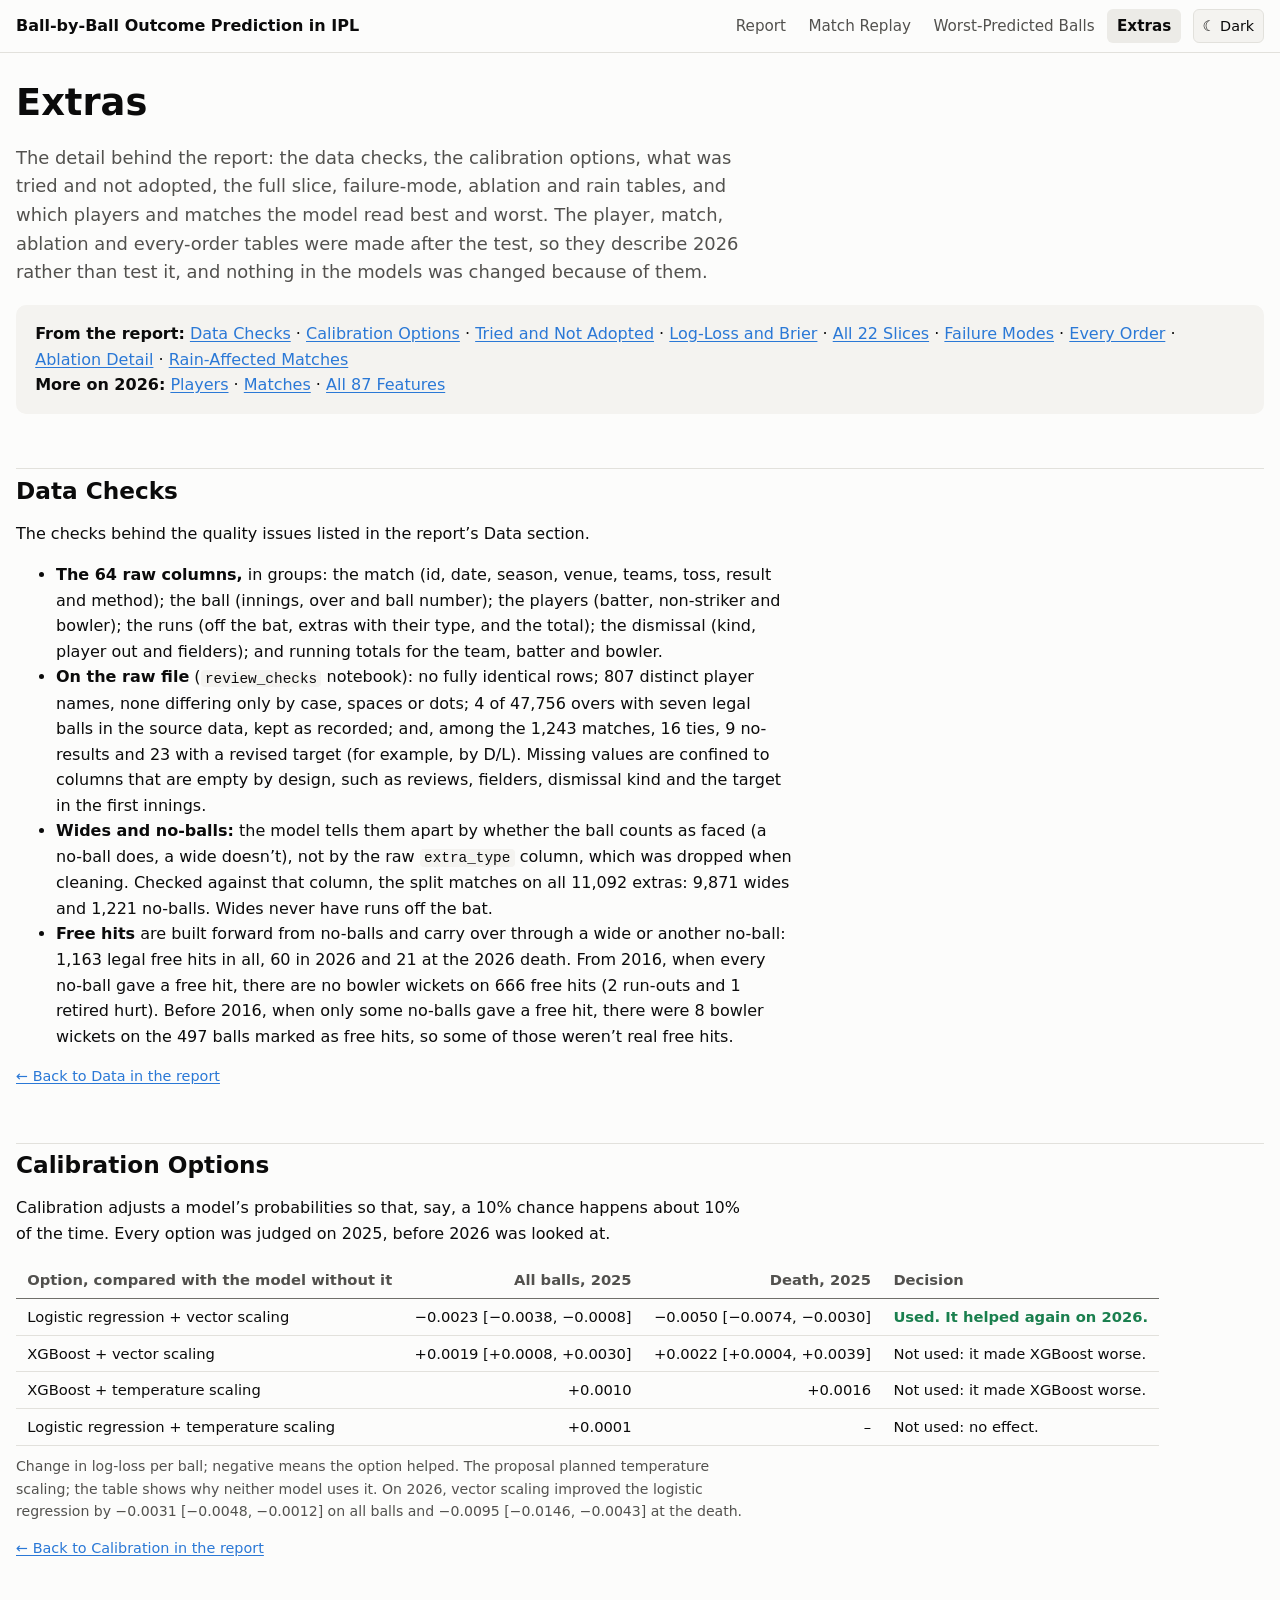
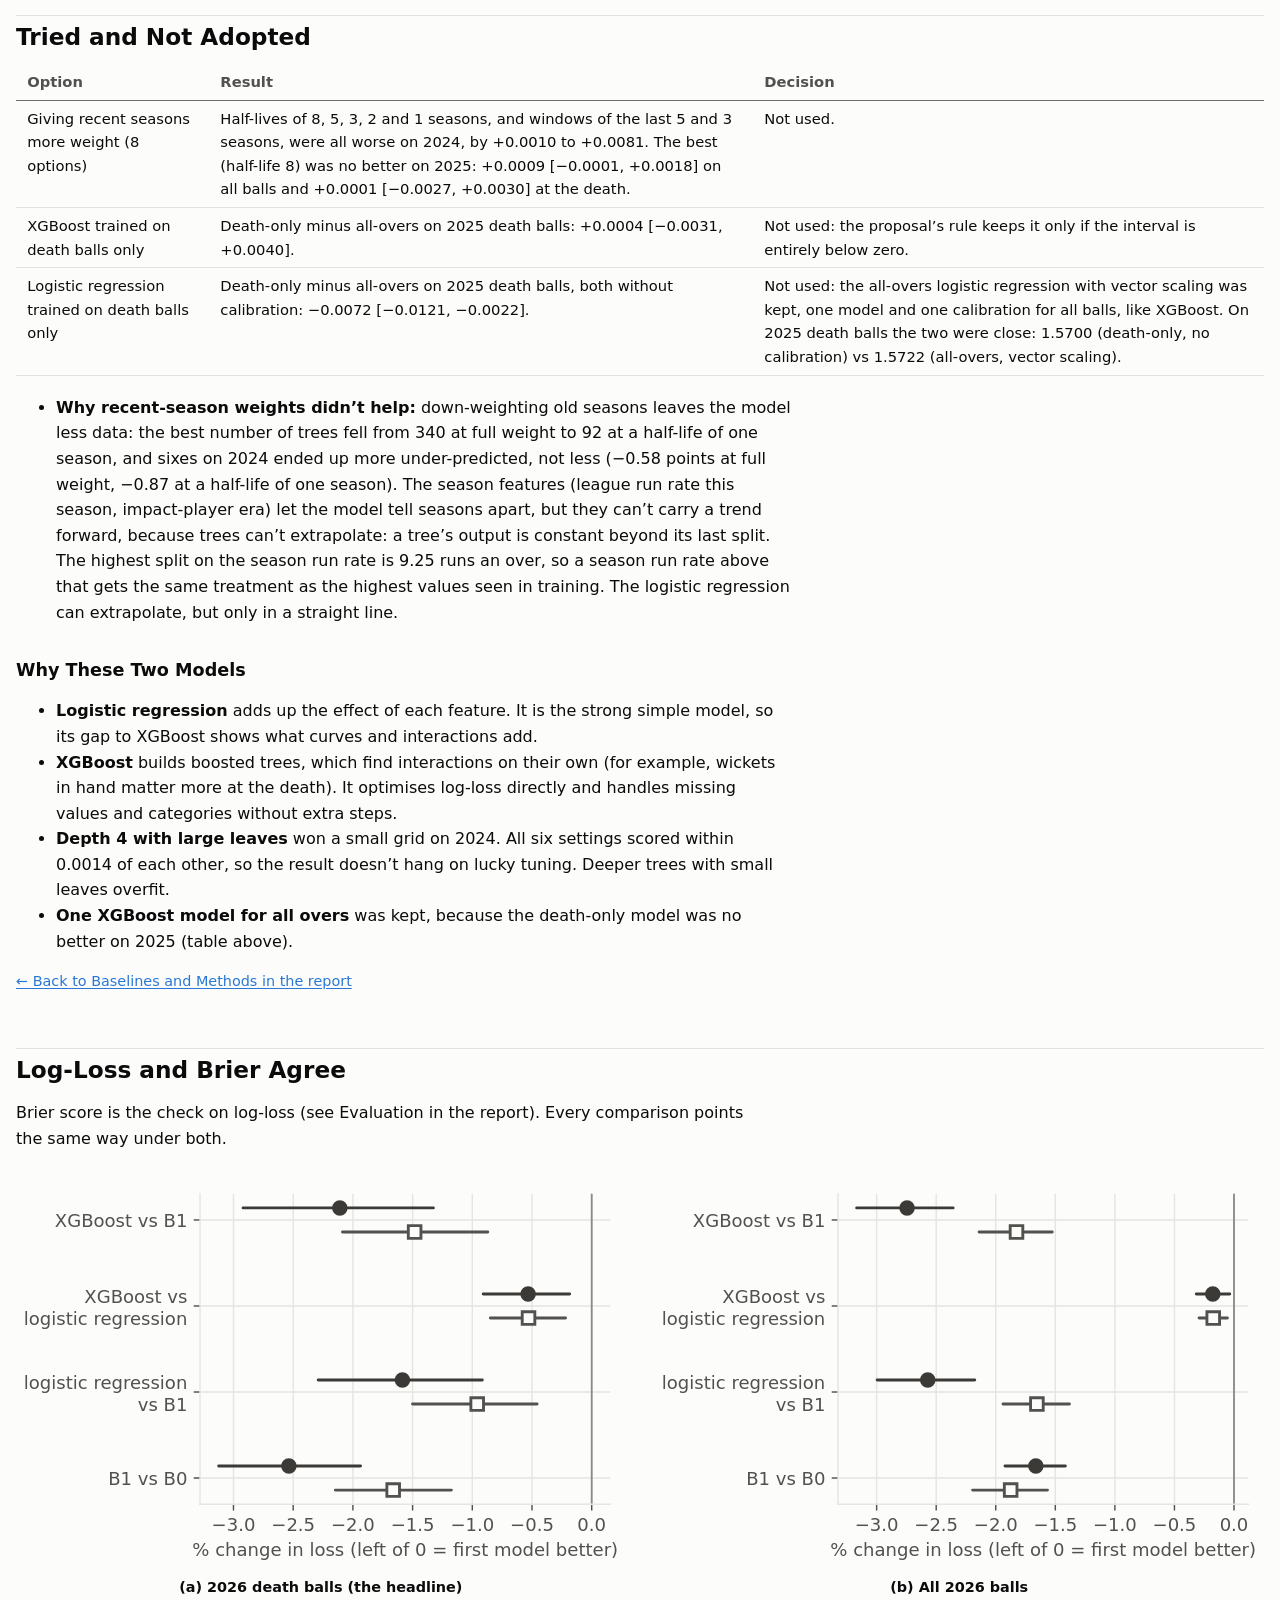
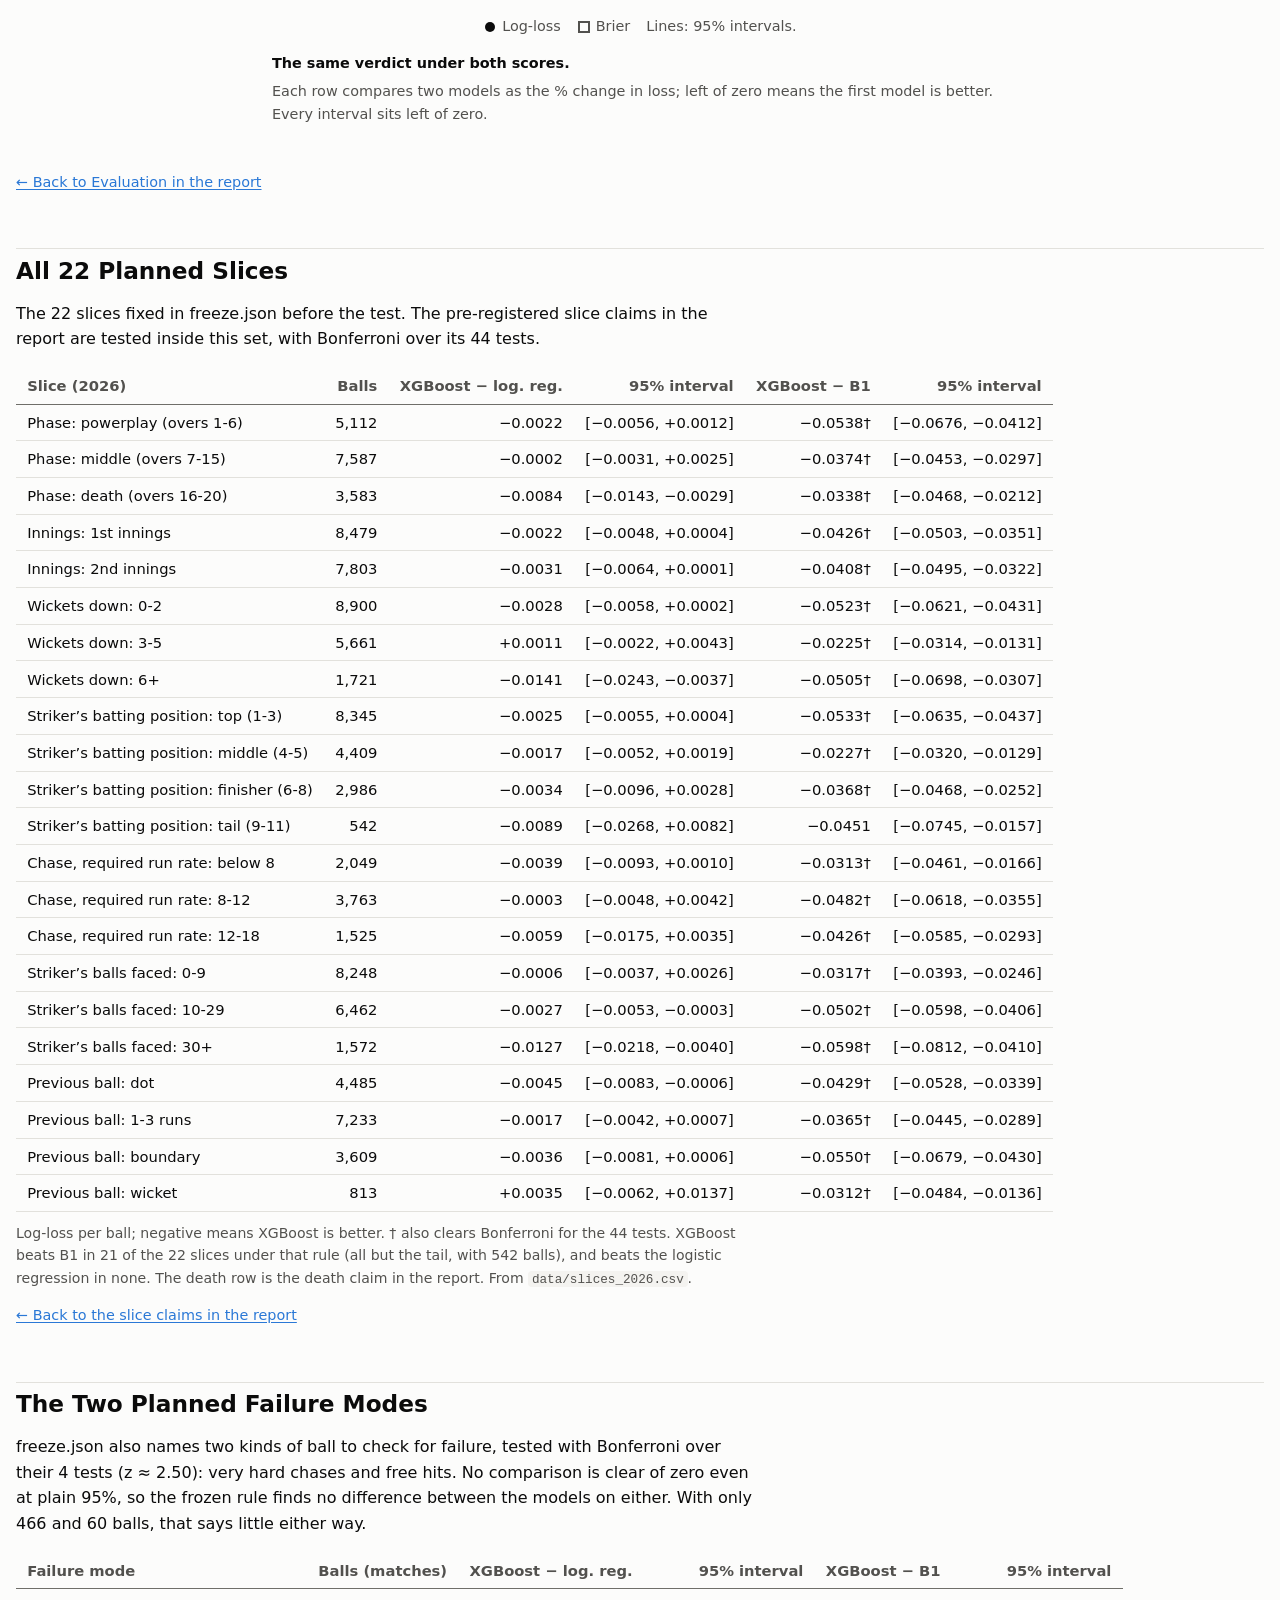
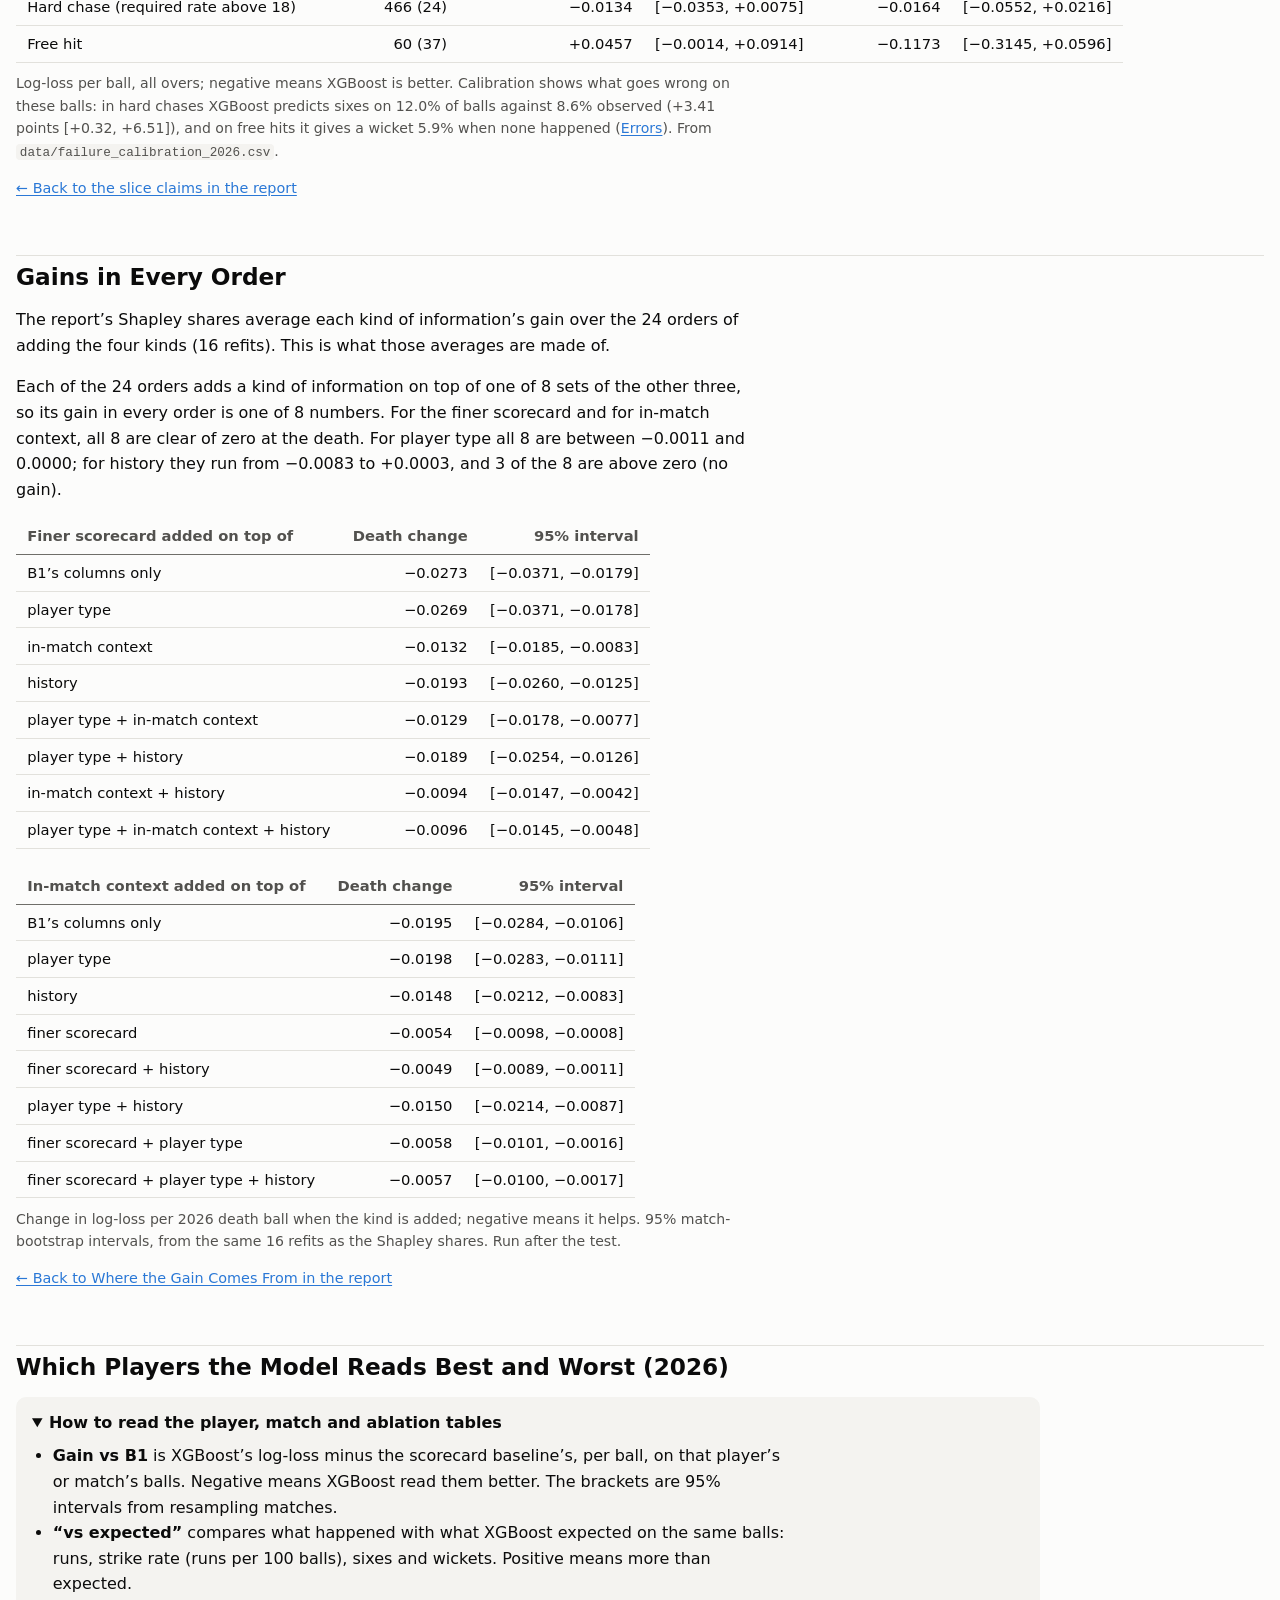
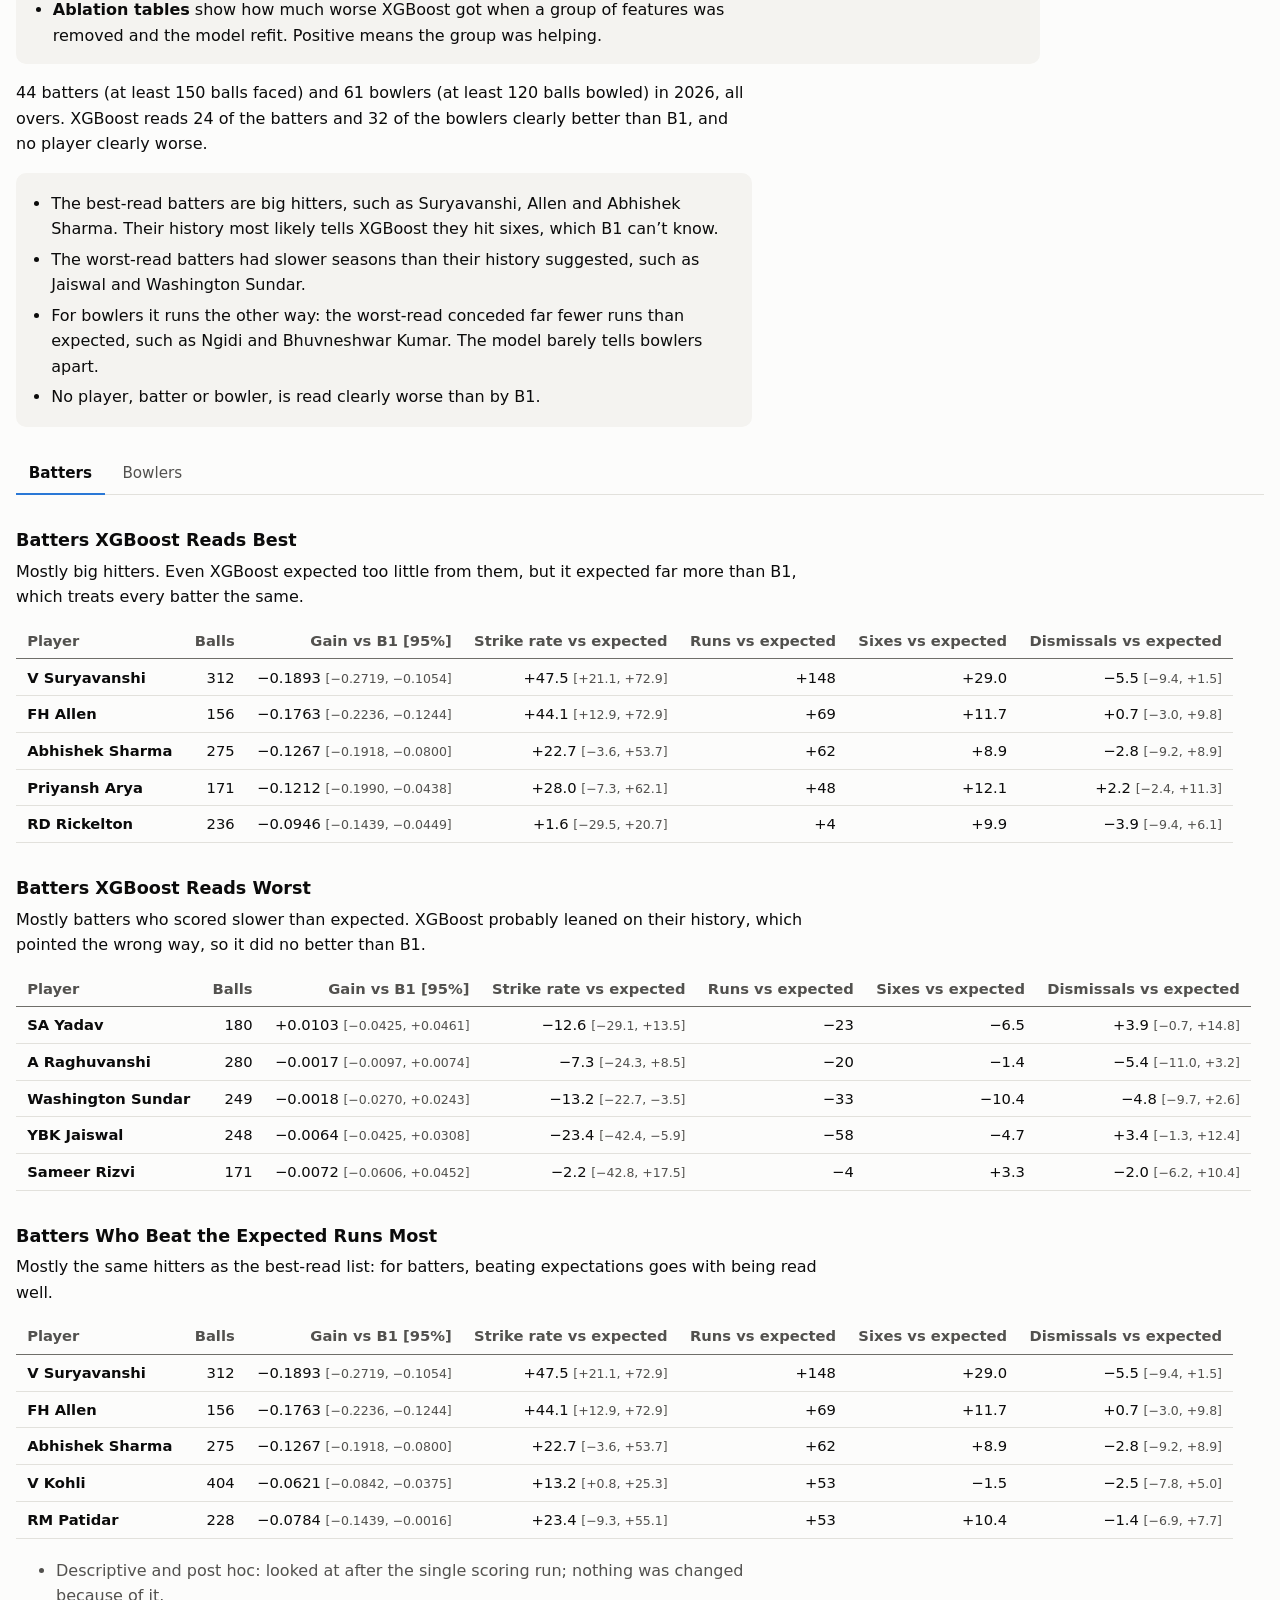
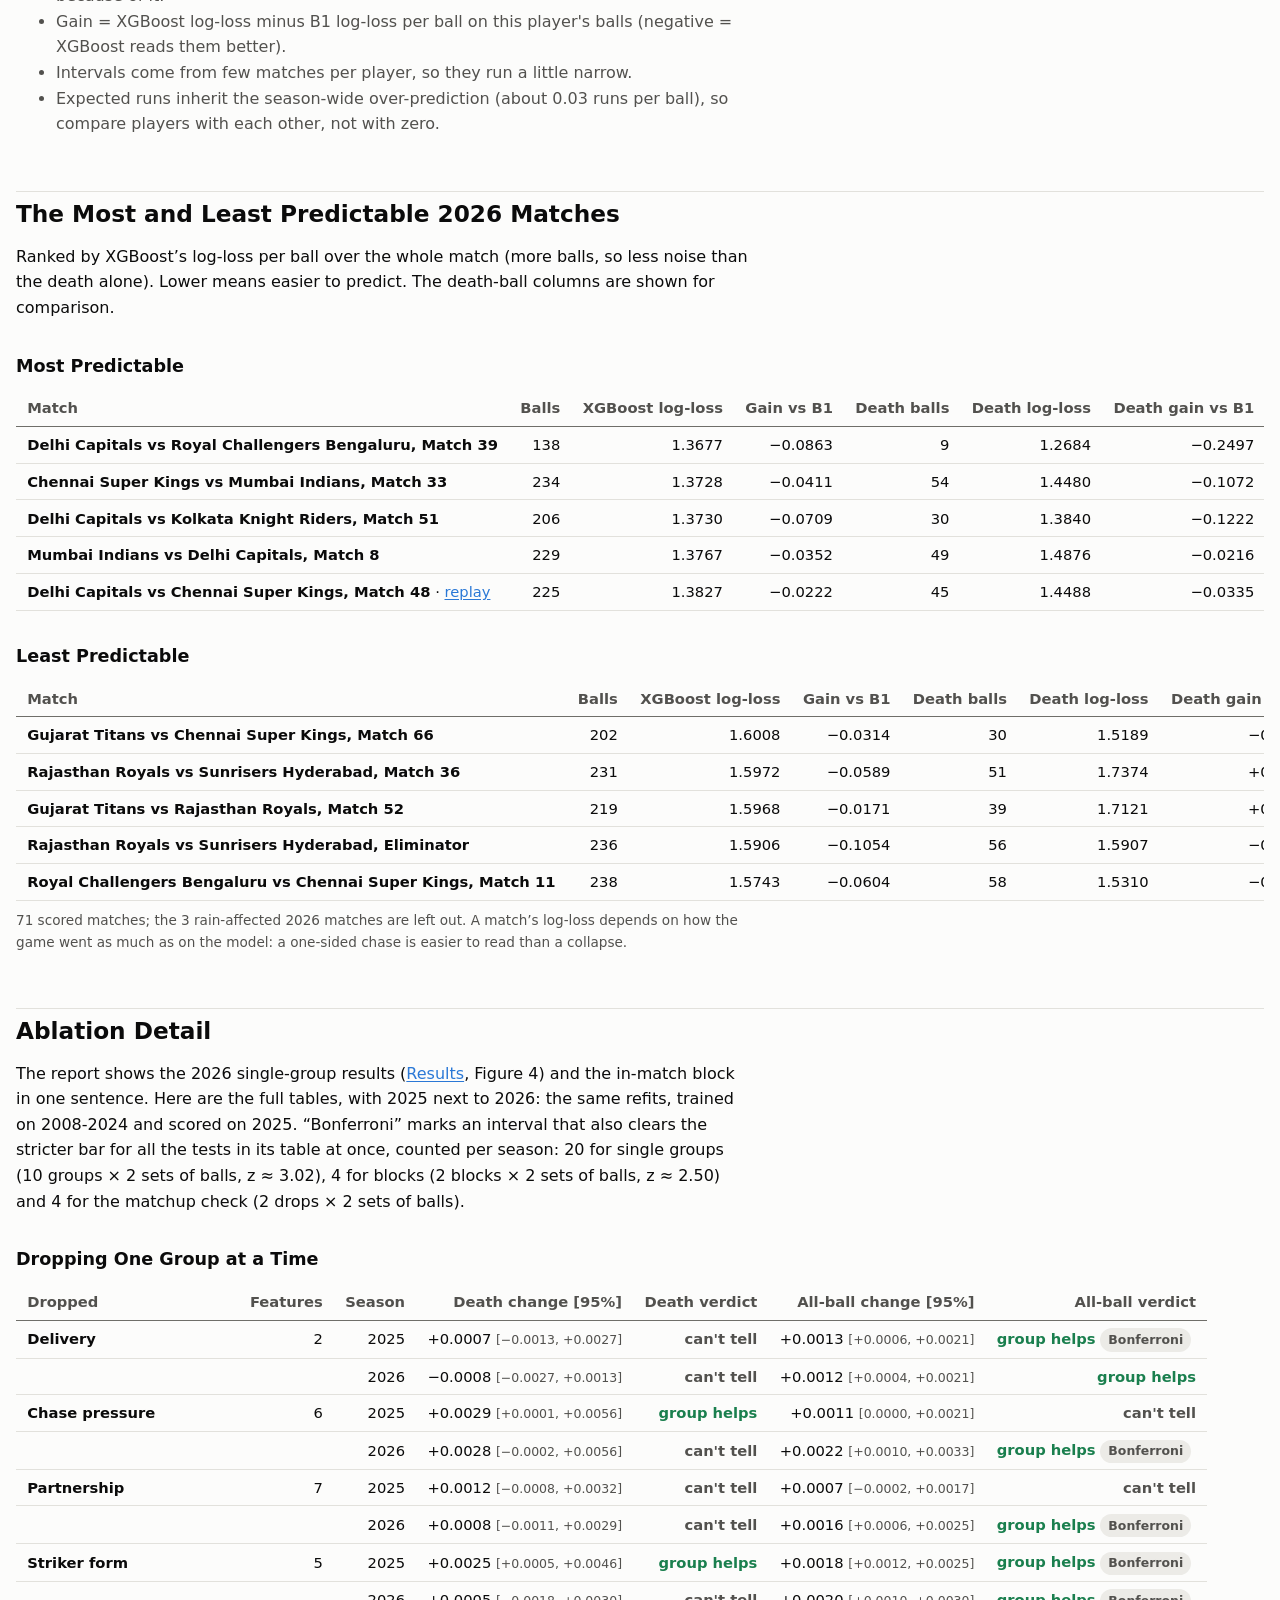
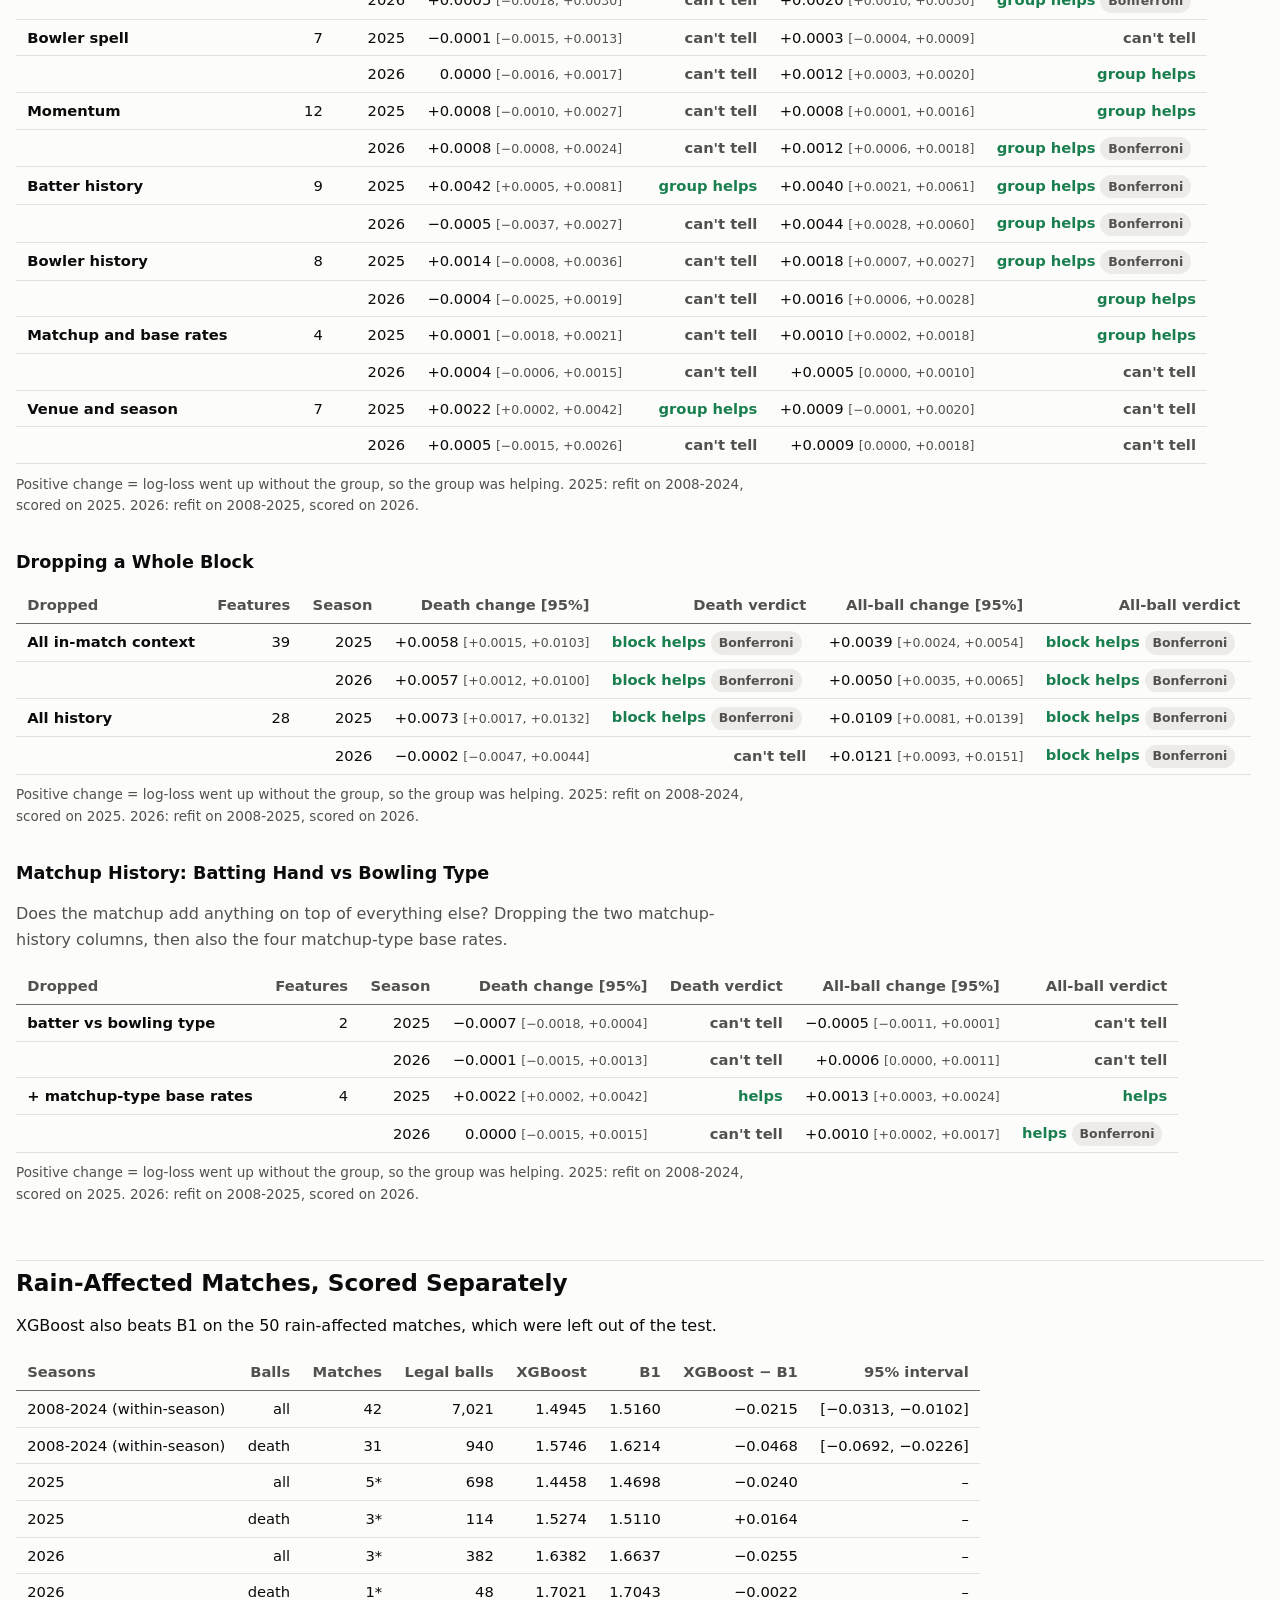
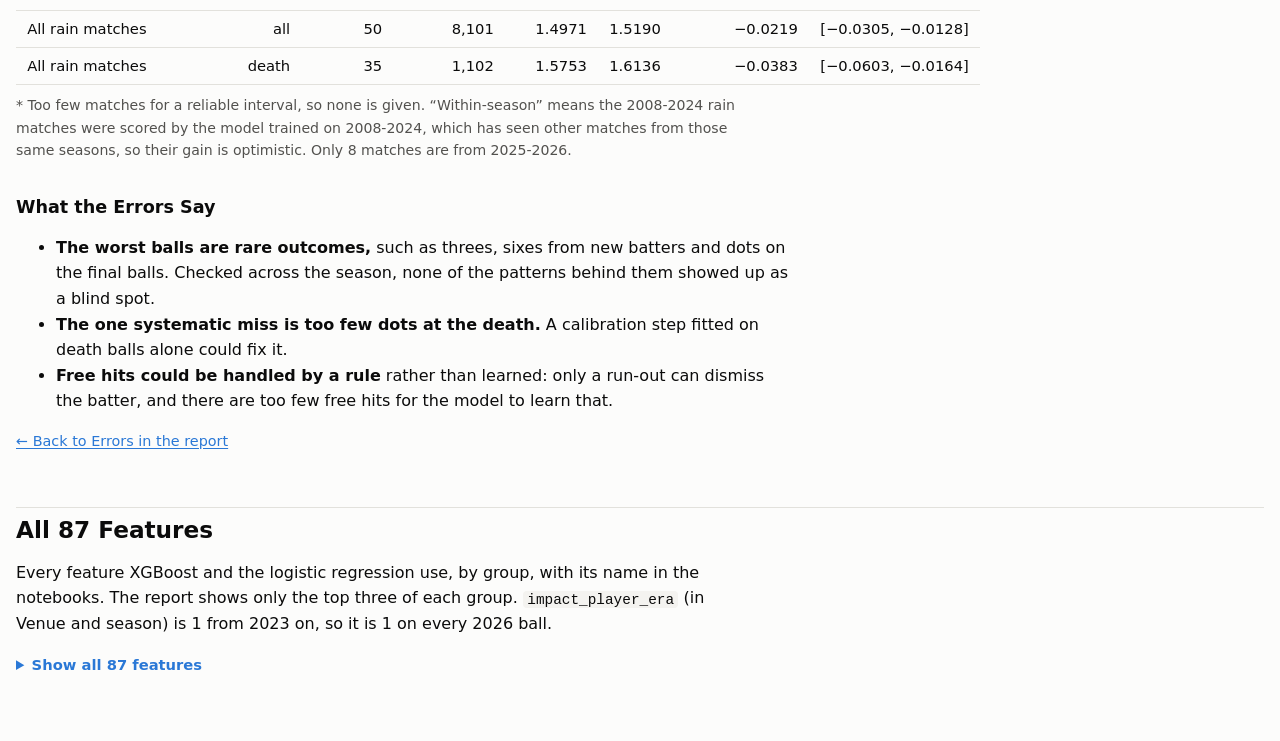
==== commit dba6dddd: "Cut the report to the professor's brief: headline in three places, verdicts in one table, detail mov" ====
--- a/site/extras.html
+++ b/site/extras.html
@@ -4,7 +4,7 @@
 <meta charset="utf-8">
 <meta name="viewport" content="width=device-width, initial-scale=1">
 <title>Extras</title>
-<meta name="description" content="More detail on 2026: which 2026 players and matches the model read best and worst, and the full feature-group ablation tables.">
+<meta name="description" content="The detail behind the report: data checks, calibration options, the full slice, ablation and rain tables, and the players and matches the model read best and worst.">
 <!-- COPY-PASTE: the Extras page (more detail on 2026). The logic is in js/extras.js. -->
 <script>try{var t=localStorage.getItem('theme');if(t)document.documentElement.dataset.theme=t;}catch(e){}</script>
 <link rel="stylesheet" href="css/site.css">
@@ -15,20 +15,105 @@
 <body data-root="../" data-page="extras">
 <main>
 <h1>Extras</h1>
-<p class="lede">More detail on 2026: which players and matches the model read best and worst, the full ablation tables, and every feature the models use. Like the other analyses after the test, they describe 2026 rather than test it, and nothing in the models was changed because of them.</p>
+<p class="lede">The detail behind the report: the data checks, the calibration options, what was tried and not adopted, the full slice, failure-mode, ablation and rain tables, and which players and matches the model read best and worst. The player, match, ablation and every-order tables were made after the test, so they describe 2026 rather than test it, and nothing in the models was changed because of them.</p>
 
+<nav class="callout" aria-label="On this page"><b>From the report:</b> <a href="#data-checks">Data Checks</a> · <a href="#calibration-options">Calibration Options</a> · <a href="#tried">Tried and Not Adopted</a> · <a href="#brier">Log-Loss and Brier</a> · <a href="#slices">All 22 Slices</a> · <a href="#failure-modes">Failure Modes</a> · <a href="#every-order">Every Order</a> · <a href="#ablations">Ablation Detail</a> · <a href="#rain">Rain-Affected Matches</a><br><b>More on 2026:</b> <a href="#players">Players</a> · <a href="#matches">Matches</a> · <a href="#features">All 87 Features</a></nav>
+
+<h2 id="data-checks">Data Checks</h2>
+<p>The checks behind the quality issues listed in the report’s Data section.</p>
+<ul>
+  <li><b>The 64 raw columns,</b> in groups: the match (id, date, season, venue, teams, toss, result and method); the ball (innings, over and ball number); the players (batter, non-striker and bowler); the runs (off the bat, extras with their type, and the total); the dismissal (kind, player out and fielders); and running totals for the team, batter and bowler.</li>
+  <li><b>On the raw file</b> (<code>review_checks</code> notebook): no fully identical rows; 807 distinct player names, none differing only by case, spaces or dots; 4 of 47,756 overs with seven legal balls in the source data, kept as recorded; and, among the 1,243 matches, 16 ties, 9 no-results and 23 with a revised target (for example, by D/L). Missing values are confined to columns that are empty by design, such as reviews, fielders, dismissal kind and the target in the first innings.</li>
+  <li><b>Wides and no-balls:</b> the model tells them apart by whether the ball counts as faced (a no-ball does, a wide doesn’t), not by the raw <code>extra_type</code> column, which was dropped when cleaning. Checked against that column, the split matches on all 11,092 extras: 9,871 wides and 1,221 no-balls. Wides never have runs off the bat.</li>
+  <li><b>Free hits</b> are built forward from no-balls and carry over through a wide or another no-ball: 1,163 legal free hits in all, 60 in 2026 and 21 at the 2026 death. From 2016, when every no-ball gave a free hit, there are no bowler wickets on 666 free hits (2 run-outs and 1 retired hurt). Before 2016, when only some no-balls gave a free hit, there were 8 bowler wickets on the 497 balls marked as free hits, so some of those weren’t real free hits.</li>
+</ul>
+<p class="muted" style="font-size:.9rem"><a href="../index.html#data">← Back to Data in the report</a></p>
+
+
+<h2 id="calibration-options">Calibration Options</h2>
+<p>Calibration adjusts a model’s probabilities so that, say, a 10% chance happens about 10% of the time. Every option was judged on 2025, before 2026 was looked at.</p>
+<div class="table-wrap"><table>
+<thead><tr><th>Option, compared with the model without it</th><th>All balls, 2025</th><th>Death, 2025</th><th class="l">Decision</th></tr></thead>
+<tbody>
+<tr><td>Logistic regression + vector scaling</td><td>−0.0023 [−0.0038, −0.0008]</td><td>−0.0050 [−0.0074, −0.0030]</td><td class="l verdict-yes">Used. It helped again on 2026.</td></tr>
+<tr><td>XGBoost + vector scaling</td><td>+0.0019 [+0.0008, +0.0030]</td><td>+0.0022 [+0.0004, +0.0039]</td><td class="l">Not used: it made XGBoost worse.</td></tr>
+<tr><td>XGBoost + temperature scaling</td><td>+0.0010</td><td>+0.0016</td><td class="l">Not used: it made XGBoost worse.</td></tr>
+<tr><td>Logistic regression + temperature scaling</td><td>+0.0001</td><td>–</td><td class="l">Not used: no effect.</td></tr>
+</tbody></table></div>
+<p class="muted" style="font-size:.88rem;margin-top:-.6rem">Change in log-loss per ball; negative means the option helped. The proposal planned temperature scaling; the table shows why neither model uses it. On 2026, vector scaling improved the logistic regression by −0.0031 [−0.0048, −0.0012] on all balls and −0.0095 [−0.0146, −0.0043] at the death.</p>
+<p class="muted" style="font-size:.9rem"><a href="../index.html#calibration-choice">← Back to Calibration in the report</a></p>
+
+
+<h2 id="tried">Tried and Not Adopted</h2>
+<div class="table-wrap"><table class="prose">
+<thead><tr><th class="l">Option</th><th class="l">Result</th><th class="l">Decision</th></tr></thead>
+<tbody>
+<tr><td class="l">Giving recent seasons more weight (8 options)</td><td class="l">Half-lives of 8, 5, 3, 2 and 1 seasons, and windows of the last 5 and 3 seasons, were all worse on 2024, by +0.0010 to +0.0081. The best (half-life 8) was no better on 2025: +0.0009 [−0.0001, +0.0018] on all balls and +0.0001 [−0.0027, +0.0030] at the death.</td><td class="l">Not used.</td></tr>
+<tr><td class="l">XGBoost trained on death balls only</td><td class="l">Death-only minus all-overs on 2025 death balls: +0.0004 [−0.0031, +0.0040].</td><td class="l">Not used: the proposal’s rule keeps it only if the interval is entirely below zero.</td></tr>
+<tr><td class="l">Logistic regression trained on death balls only</td><td class="l">Death-only minus all-overs on 2025 death balls, both without calibration: −0.0072 [−0.0121, −0.0022].</td><td class="l">Not used: the all-overs logistic regression with vector scaling was kept, one model and one calibration for all balls, like XGBoost. On 2025 death balls the two were close: 1.5700 (death-only, no calibration) vs 1.5722 (all-overs, vector scaling).</td></tr>
+</tbody></table></div>
+<ul>
+  <li><b>Why recent-season weights didn’t help:</b> down-weighting old seasons leaves the model less data: the best number of trees fell from 340 at full weight to 92 at a half-life of one season, and sixes on 2024 ended up more under-predicted, not less (−0.58 points at full weight, −0.87 at a half-life of one season). The season features (league run rate this season, impact-player era) let the model tell seasons apart, but they can’t carry a trend forward, because trees can’t extrapolate: a tree’s output is constant beyond its last split. The highest split on the season run rate is 9.25 runs an over, so a season run rate above that gets the same treatment as the highest values seen in training. The logistic regression can extrapolate, but only in a straight line.</li>
+</ul>
+<h3>Why These Two Models</h3>
+<ul>
+  <li><b>Logistic regression</b> adds up the effect of each feature. It is the strong simple model, so its gap to XGBoost shows what curves and interactions add.</li>
+  <li><b>XGBoost</b> builds boosted trees, which find interactions on their own (for example, wickets in hand matter more at the death). It optimises log-loss directly and handles missing values and categories without extra steps.</li>
+  <li><b>Depth 4 with large leaves</b> won a small grid on 2024. All six settings scored within 0.0014 of each other, so the result doesn’t hang on lucky tuning. Deeper trees with small leaves overfit.</li>
+  <li><b>One XGBoost model for all overs</b> was kept, because the death-only model was no better on 2025 (table above).</li>
+</ul>
+<p class="muted" style="font-size:.9rem"><a href="../index.html#methods">← Back to Baselines and Methods in the report</a></p>
+
+
+<h2 id="brier">Log-Loss and Brier Agree</h2>
+<p>Brier score is the check on log-loss (see Evaluation in the report). Every comparison points the same way under both.</p>
+<figure class="fig">
+  <div class="panels p2">
+    <div class="panel"><img data-fig="site/img/headline_death" alt="On 2026 death balls, every comparison is left of zero under both log-loss and Brier." width="460" height="290" loading="lazy"><span class="plabel">(a) 2026 death balls (the headline)</span></div>
+    <div class="panel"><img data-fig="site/img/headline_all" alt="On all 2026 balls, every comparison is left of zero under both metrics." width="460" height="290" loading="lazy"><span class="plabel">(b) All 2026 balls</span></div>
+  </div>
+  <div class="legend"><span><svg class="sym" width="14" height="14"><circle cx="7" cy="7" r="5" fill="var(--ink)"/></svg>Log-loss</span><span><svg class="sym" width="14" height="14"><rect x="2" y="2" width="10" height="10" fill="none" stroke="var(--ink-2)" stroke-width="2"/></svg>Brier</span><span>Lines: 95% intervals.</span></div>
+  <figcaption><b>The same verdict under both scores.</b> Each row compares two models as the % change in loss; left of zero means the first model is better. Every interval sits left of zero.</figcaption>
+</figure>
+<p class="muted" style="font-size:.9rem"><a href="../index.html#evaluation">← Back to Evaluation in the report</a></p>
+
+
+<h2 id="slices">All 22 Planned Slices</h2>
+<p>The 22 slices fixed in freeze.json before the test. The pre-registered slice claims in the report are tested inside this set, with Bonferroni over its 44 tests.</p>
+<div class="table-wrap"><table>
+<thead><tr><th>Slice (2026)</th><th>Balls</th><th>XGBoost − log. reg.</th><th>95% interval</th><th>XGBoost − B1</th><th>95% interval</th></tr></thead>
+<tbody><tr><td>Phase: powerplay (overs 1-6)</td><td>5,112</td><td>−0.0022</td><td>[−0.0056, +0.0012]</td><td>−0.0538†</td><td>[−0.0676, −0.0412]</td></tr><tr><td>Phase: middle (overs 7-15)</td><td>7,587</td><td>−0.0002</td><td>[−0.0031, +0.0025]</td><td>−0.0374†</td><td>[−0.0453, −0.0297]</td></tr><tr><td>Phase: death (overs 16-20)</td><td>3,583</td><td>−0.0084</td><td>[−0.0143, −0.0029]</td><td>−0.0338†</td><td>[−0.0468, −0.0212]</td></tr><tr><td>Innings: 1st innings</td><td>8,479</td><td>−0.0022</td><td>[−0.0048, +0.0004]</td><td>−0.0426†</td><td>[−0.0503, −0.0351]</td></tr><tr><td>Innings: 2nd innings</td><td>7,803</td><td>−0.0031</td><td>[−0.0064, +0.0001]</td><td>−0.0408†</td><td>[−0.0495, −0.0322]</td></tr><tr><td>Wickets down: 0-2</td><td>8,900</td><td>−0.0028</td><td>[−0.0058, +0.0002]</td><td>−0.0523†</td><td>[−0.0621, −0.0431]</td></tr><tr><td>Wickets down: 3-5</td><td>5,661</td><td>+0.0011</td><td>[−0.0022, +0.0043]</td><td>−0.0225†</td><td>[−0.0314, −0.0131]</td></tr><tr><td>Wickets down: 6+</td><td>1,721</td><td>−0.0141</td><td>[−0.0243, −0.0037]</td><td>−0.0505†</td><td>[−0.0698, −0.0307]</td></tr><tr><td>Striker’s batting position: top (1-3)</td><td>8,345</td><td>−0.0025</td><td>[−0.0055, +0.0004]</td><td>−0.0533†</td><td>[−0.0635, −0.0437]</td></tr><tr><td>Striker’s batting position: middle (4-5)</td><td>4,409</td><td>−0.0017</td><td>[−0.0052, +0.0019]</td><td>−0.0227†</td><td>[−0.0320, −0.0129]</td></tr><tr><td>Striker’s batting position: finisher (6-8)</td><td>2,986</td><td>−0.0034</td><td>[−0.0096, +0.0028]</td><td>−0.0368†</td><td>[−0.0468, −0.0252]</td></tr><tr><td>Striker’s batting position: tail (9-11)</td><td>542</td><td>−0.0089</td><td>[−0.0268, +0.0082]</td><td>−0.0451</td><td>[−0.0745, −0.0157]</td></tr><tr><td>Chase, required run rate: below 8</td><td>2,049</td><td>−0.0039</td><td>[−0.0093, +0.0010]</td><td>−0.0313†</td><td>[−0.0461, −0.0166]</td></tr><tr><td>Chase, required run rate: 8-12</td><td>3,763</td><td>−0.0003</td><td>[−0.0048, +0.0042]</td><td>−0.0482†</td><td>[−0.0618, −0.0355]</td></tr><tr><td>Chase, required run rate: 12-18</td><td>1,525</td><td>−0.0059</td><td>[−0.0175, +0.0035]</td><td>−0.0426†</td><td>[−0.0585, −0.0293]</td></tr><tr><td>Striker’s balls faced: 0-9</td><td>8,248</td><td>−0.0006</td><td>[−0.0037, +0.0026]</td><td>−0.0317†</td><td>[−0.0393, −0.0246]</td></tr><tr><td>Striker’s balls faced: 10-29</td><td>6,462</td><td>−0.0027</td><td>[−0.0053, −0.0003]</td><td>−0.0502†</td><td>[−0.0598, −0.0406]</td></tr><tr><td>Striker’s balls faced: 30+</td><td>1,572</td><td>−0.0127</td><td>[−0.0218, −0.0040]</td><td>−0.0598†</td><td>[−0.0812, −0.0410]</td></tr><tr><td>Previous ball: dot</td><td>4,485</td><td>−0.0045</td><td>[−0.0083, −0.0006]</td><td>−0.0429†</td><td>[−0.0528, −0.0339]</td></tr><tr><td>Previous ball: 1-3 runs</td><td>7,233</td><td>−0.0017</td><td>[−0.0042, +0.0007]</td><td>−0.0365†</td><td>[−0.0445, −0.0289]</td></tr><tr><td>Previous ball: boundary</td><td>3,609</td><td>−0.0036</td><td>[−0.0081, +0.0006]</td><td>−0.0550†</td><td>[−0.0679, −0.0430]</td></tr><tr><td>Previous ball: wicket</td><td>813</td><td>+0.0035</td><td>[−0.0062, +0.0137]</td><td>−0.0312†</td><td>[−0.0484, −0.0136]</td></tr></tbody>
+</table></div>
+<p class="muted" style="font-size:.88rem;margin-top:-.6rem">Log-loss per ball; negative means XGBoost is better. † also clears Bonferroni for the 44 tests. XGBoost beats B1 in 21 of the 22 slices under that rule (all but the tail, with 542 balls), and beats the logistic regression in none. The death row is the death claim in the report. From <code>data/slices_2026.csv</code>.</p>
+<p class="muted" style="font-size:.9rem"><a href="../index.html#slice-claims">← Back to the slice claims in the report</a></p>
+
+
+<h2 id="failure-modes">The Two Planned Failure Modes</h2>
+<p>freeze.json also names two kinds of ball to check for failure, tested with Bonferroni over their 4 tests (z ≈ 2.50): very hard chases and free hits. No comparison is clear of zero even at plain 95%, so the frozen rule finds no difference between the models on either. With only 466 and 60 balls, that says little either way.</p>
+<div class="table-wrap"><table>
+<thead><tr><th>Failure mode</th><th>Balls (matches)</th><th>XGBoost − log. reg.</th><th>95% interval</th><th>XGBoost − B1</th><th>95% interval</th></tr></thead>
+<tbody><tr><td>Hard chase (required rate above 18)</td><td>466 (24)</td><td>−0.0134</td><td>[−0.0353, +0.0075]</td><td>−0.0164</td><td>[−0.0552, +0.0216]</td></tr><tr><td>Free hit</td><td>60 (37)</td><td>+0.0457</td><td>[−0.0014, +0.0914]</td><td>−0.1173</td><td>[−0.3145, +0.0596]</td></tr></tbody>
+</table></div>
+<p class="muted" style="font-size:.88rem;margin-top:-.6rem">Log-loss per ball, all overs; negative means XGBoost is better. Calibration shows what goes wrong on these balls: in hard chases XGBoost predicts sixes on 12.0% of balls against 8.6% observed (+3.41 points [+0.32, +6.51]), and on free hits it gives a wicket 5.9% when none happened (<a href="../index.html#errors">Errors</a>). From <code>data/failure_calibration_2026.csv</code>.</p>
+<p class="muted" style="font-size:.9rem"><a href="../index.html#slice-claims">← Back to the slice claims in the report</a></p>
+
+
+<h2 id="every-order">Gains in Every Order</h2>
+<p>The report’s Shapley shares average each kind of information’s gain over the 24 orders of adding the four kinds (16 refits). This is what those averages are made of.</p>
+<p>Each of the 24 orders adds a kind of information on top of one of 8 sets of the other three, so its gain in every order is one of 8 numbers. For the finer scorecard and for in-match context, all 8 are clear of zero at the death. For player type all 8 are between −0.0011 and 0.0000; for history they run from −0.0083 to +0.0003, and 3 of the 8 are above zero (no gain).</p>
+<div class="table-wrap"><table><thead><tr><th>Finer scorecard added on top of</th><th>Death change</th><th>95% interval</th></tr></thead><tbody><tr><td>B1’s columns only</td><td>−0.0273</td><td>[−0.0371, −0.0179]</td></tr><tr><td>player type</td><td>−0.0269</td><td>[−0.0371, −0.0178]</td></tr><tr><td>in-match context</td><td>−0.0132</td><td>[−0.0185, −0.0083]</td></tr><tr><td>history</td><td>−0.0193</td><td>[−0.0260, −0.0125]</td></tr><tr><td>player type + in-match context</td><td>−0.0129</td><td>[−0.0178, −0.0077]</td></tr><tr><td>player type + history</td><td>−0.0189</td><td>[−0.0254, −0.0126]</td></tr><tr><td>in-match context + history</td><td>−0.0094</td><td>[−0.0147, −0.0042]</td></tr><tr><td>player type + in-match context + history</td><td>−0.0096</td><td>[−0.0145, −0.0048]</td></tr></tbody></table></div><div class="table-wrap"><table><thead><tr><th>In-match context added on top of</th><th>Death change</th><th>95% interval</th></tr></thead><tbody><tr><td>B1’s columns only</td><td>−0.0195</td><td>[−0.0284, −0.0106]</td></tr><tr><td>player type</td><td>−0.0198</td><td>[−0.0283, −0.0111]</td></tr><tr><td>history</td><td>−0.0148</td><td>[−0.0212, −0.0083]</td></tr><tr><td>finer scorecard</td><td>−0.0054</td><td>[−0.0098, −0.0008]</td></tr><tr><td>finer scorecard + history</td><td>−0.0049</td><td>[−0.0089, −0.0011]</td></tr><tr><td>player type + history</td><td>−0.0150</td><td>[−0.0214, −0.0087]</td></tr><tr><td>finer scorecard + player type</td><td>−0.0058</td><td>[−0.0101, −0.0016]</td></tr><tr><td>finer scorecard + player type + history</td><td>−0.0057</td><td>[−0.0100, −0.0017]</td></tr></tbody></table></div><p class="muted" style="font-size:.88rem;margin-top:-.6rem">Change in log-loss per 2026 death ball when the kind is added; negative means it helps. 95% match-bootstrap intervals, from the same 16 refits as the Shapley shares. Run after the test.</p>
+<p class="muted" style="font-size:.9rem"><a href="../index.html#ladder">← Back to Where the Gain Comes From in the report</a></p>
+
+
+<h2 id="players">Which Players the Model Reads Best and Worst (2026)</h2>
 <details class="howto" open>
-  <summary>How to read this page</summary>
+  <summary>How to read the player, match and ablation tables</summary>
   <ul>
     <li><b>Gain vs B1</b> is XGBoost’s log-loss minus the scorecard baseline’s, per ball, on that player’s or match’s balls. Negative means XGBoost read them better. The brackets are 95% intervals from resampling matches.</li>
     <li><b>“vs expected”</b> compares what happened with what XGBoost expected on the same balls: runs, strike rate (runs per 100 balls), sixes and wickets. Positive means more than expected.</li>
     <li><b>Ablation tables</b> show how much worse XGBoost got when a group of features was removed and the model refit. Positive means the group was helping.</li>
   </ul>
 </details>
-
-<nav class="callout" aria-label="On this page"><b>On this page:</b> <a href="#players">Players</a> · <a href="#matches">Matches</a> · <a href="#ablations">Ablation Detail</a> · <a href="#features">All 87 Features</a></nav>
-
-<h2 id="players">Which Players the Model Reads Best and Worst (2026)</h2>
 <p id="players-summary">44 batters (at least 150 balls faced) and 61 bowlers (at least 120 balls bowled) in 2026, all overs. XGBoost reads 24 of the batters and 32 of the bowlers clearly better than B1, and no player clearly worse.</p>
 <ul class="key">
   <li>The best-read batters are big hitters, such as Suryavanshi, Allen and Abhishek Sharma. Their history most likely tells XGBoost they hit sixes, which B1 can’t know.</li>
@@ -48,7 +133,7 @@
 <div id="matches-tables"><h3>Most Predictable</h3><div class="table-wrap"><table><thead><tr><th>Match</th><th>Balls</th><th>XGBoost log-loss</th><th>Gain vs B1</th><th>Death balls</th><th>Death log-loss</th><th>Death gain vs B1</th></tr></thead><tbody><tr><td><b>Delhi Capitals vs Royal Challengers Bengaluru, Match 39</b></td><td>138</td><td>1.3677</td><td>−0.0863</td><td>9</td><td>1.2684</td><td>−0.2497</td></tr><tr><td><b>Chennai Super Kings vs Mumbai Indians, Match 33</b></td><td>234</td><td>1.3728</td><td>−0.0411</td><td>54</td><td>1.4480</td><td>−0.1072</td></tr><tr><td><b>Delhi Capitals vs Kolkata Knight Riders, Match 51</b></td><td>206</td><td>1.3730</td><td>−0.0709</td><td>30</td><td>1.3840</td><td>−0.1222</td></tr><tr><td><b>Mumbai Indians vs Delhi Capitals, Match 8</b></td><td>229</td><td>1.3767</td><td>−0.0352</td><td>49</td><td>1.4876</td><td>−0.0216</td></tr><tr><td><b>Delhi Capitals vs Chennai Super Kings, Match 48</b> · <a href="replay.html?m=1529291">replay</a></td><td>225</td><td>1.3827</td><td>−0.0222</td><td>45</td><td>1.4488</td><td>−0.0335</td></tr></tbody></table></div><h3>Least Predictable</h3><div class="table-wrap"><table><thead><tr><th>Match</th><th>Balls</th><th>XGBoost log-loss</th><th>Gain vs B1</th><th>Death balls</th><th>Death log-loss</th><th>Death gain vs B1</th></tr></thead><tbody><tr><td><b>Gujarat Titans vs Chennai Super Kings, Match 66</b></td><td>202</td><td>1.6008</td><td>−0.0314</td><td>30</td><td>1.5189</td><td>−0.0087</td></tr><tr><td><b>Rajasthan Royals vs Sunrisers Hyderabad, Match 36</b></td><td>231</td><td>1.5972</td><td>−0.0589</td><td>51</td><td>1.7374</td><td>+0.0099</td></tr><tr><td><b>Gujarat Titans vs Rajasthan Royals, Match 52</b></td><td>219</td><td>1.5968</td><td>−0.0171</td><td>39</td><td>1.7121</td><td>+0.0559</td></tr><tr><td><b>Rajasthan Royals vs Sunrisers Hyderabad, Eliminator</b></td><td>236</td><td>1.5906</td><td>−0.1054</td><td>56</td><td>1.5907</td><td>−0.0412</td></tr><tr><td><b>Royal Challengers Bengaluru vs Chennai Super Kings, Match 11</b></td><td>238</td><td>1.5743</td><td>−0.0604</td><td>58</td><td>1.5310</td><td>−0.0916</td></tr></tbody></table></div><p class="muted" style="font-size:.85rem;margin-top:-.6rem">71 scored matches; the 3 rain-affected 2026 matches are left out. A match’s log-loss depends on how the game went as much as on the model: a one-sided chase is easier to read than a collapse.</p></div>
 
 <h2 id="ablations">Ablation Detail</h2>
-<p>The report shows the 2026 group and block results (<a href="../index.html#results">Results</a>). Here are the full tables, with 2025 next to 2026: the same refits, trained on 2008-2024 and scored on 2025. “Bonferroni” marks an interval that also clears the stricter bar for all the tests in its table at once, counted per season: 20 for single groups (10 groups × 2 sets of balls, z ≈ 3.02), 4 for blocks (2 blocks × 2 sets of balls, z ≈ 2.50) and 4 for the matchup check (2 drops × 2 sets of balls).</p>
+<p>The report shows the 2026 single-group results (<a href="../index.html#results">Results</a>, Figure 4) and the in-match block in one sentence. Here are the full tables, with 2025 next to 2026: the same refits, trained on 2008-2024 and scored on 2025. “Bonferroni” marks an interval that also clears the stricter bar for all the tests in its table at once, counted per season: 20 for single groups (10 groups × 2 sets of balls, z ≈ 3.02), 4 for blocks (2 blocks × 2 sets of balls, z ≈ 2.50) and 4 for the matchup check (2 drops × 2 sets of balls).</p>
 <h3>Dropping One Group at a Time</h3>
 <div id="abl-groups"><div class="table-wrap"><table><thead><tr><th>Dropped</th><th>Features</th><th>Season</th><th>Death change [95%]</th><th>Death verdict</th><th>All-ball change [95%]</th><th>All-ball verdict</th></tr></thead><tbody><tr><td><b>Delivery</b></td><td>2</td><td>2025</td><td>+0.0007 <span class="muted" style="font-size:.85em">[−0.0013, +0.0027]</span></td><td><span class="verdict-mixed">can't tell</span></td><td>+0.0013 <span class="muted" style="font-size:.85em">[+0.0006, +0.0021]</span></td><td><span class="verdict-yes">group helps</span> <span class="tag">Bonferroni</span></td></tr><tr><td></td><td></td><td>2026</td><td>−0.0008 <span class="muted" style="font-size:.85em">[−0.0027, +0.0013]</span></td><td><span class="verdict-mixed">can't tell</span></td><td>+0.0012 <span class="muted" style="font-size:.85em">[+0.0004, +0.0021]</span></td><td><span class="verdict-yes">group helps</span></td></tr><tr><td><b>Chase pressure</b></td><td>6</td><td>2025</td><td>+0.0029 <span class="muted" style="font-size:.85em">[+0.0001, +0.0056]</span></td><td><span class="verdict-yes">group helps</span></td><td>+0.0011 <span class="muted" style="font-size:.85em">[0.0000, +0.0021]</span></td><td><span class="verdict-mixed">can't tell</span></td></tr><tr><td></td><td></td><td>2026</td><td>+0.0028 <span class="muted" style="font-size:.85em">[−0.0002, +0.0056]</span></td><td><span class="verdict-mixed">can't tell</span></td><td>+0.0022 <span class="muted" style="font-size:.85em">[+0.0010, +0.0033]</span></td><td><span class="verdict-yes">group helps</span> <span class="tag">Bonferroni</span></td></tr><tr><td><b>Partnership</b></td><td>7</td><td>2025</td><td>+0.0012 <span class="muted" style="font-size:.85em">[−0.0008, +0.0032]</span></td><td><span class="verdict-mixed">can't tell</span></td><td>+0.0007 <span class="muted" style="font-size:.85em">[−0.0002, +0.0017]</span></td><td><span class="verdict-mixed">can't tell</span></td></tr><tr><td></td><td></td><td>2026</td><td>+0.0008 <span class="muted" style="font-size:.85em">[−0.0011, +0.0029]</span></td><td><span class="verdict-mixed">can't tell</span></td><td>+0.0016 <span class="muted" style="font-size:.85em">[+0.0006, +0.0025]</span></td><td><span class="verdict-yes">group helps</span> <span class="tag">Bonferroni</span></td></tr><tr><td><b>Striker form</b></td><td>5</td><td>2025</td><td>+0.0025 <span class="muted" style="font-size:.85em">[+0.0005, +0.0046]</span></td><td><span class="verdict-yes">group helps</span></td><td>+0.0018 <span class="muted" style="font-size:.85em">[+0.0012, +0.0025]</span></td><td><span class="verdict-yes">group helps</span> <span class="tag">Bonferroni</span></td></tr><tr><td></td><td></td><td>2026</td><td>+0.0005 <span class="muted" style="font-size:.85em">[−0.0018, +0.0030]</span></td><td><span class="verdict-mixed">can't tell</span></td><td>+0.0020 <span class="muted" style="font-size:.85em">[+0.0010, +0.0030]</span></td><td><span class="verdict-yes">group helps</span> <span class="tag">Bonferroni</span></td></tr><tr><td><b>Bowler spell</b></td><td>7</td><td>2025</td><td>−0.0001 <span class="muted" style="font-size:.85em">[−0.0015, +0.0013]</span></td><td><span class="verdict-mixed">can't tell</span></td><td>+0.0003 <span class="muted" style="font-size:.85em">[−0.0004, +0.0009]</span></td><td><span class="verdict-mixed">can't tell</span></td></tr><tr><td></td><td></td><td>2026</td><td>0.0000 <span class="muted" style="font-size:.85em">[−0.0016, +0.0017]</span></td><td><span class="verdict-mixed">can't tell</span></td><td>+0.0012 <span class="muted" style="font-size:.85em">[+0.0003, +0.0020]</span></td><td><span class="verdict-yes">group helps</span></td></tr><tr><td><b>Momentum</b></td><td>12</td><td>2025</td><td>+0.0008 <span class="muted" style="font-size:.85em">[−0.0010, +0.0027]</span></td><td><span class="verdict-mixed">can't tell</span></td><td>+0.0008 <span class="muted" style="font-size:.85em">[+0.0001, +0.0016]</span></td><td><span class="verdict-yes">group helps</span></td></tr><tr><td></td><td></td><td>2026</td><td>+0.0008 <span class="muted" style="font-size:.85em">[−0.0008, +0.0024]</span></td><td><span class="verdict-mixed">can't tell</span></td><td>+0.0012 <span class="muted" style="font-size:.85em">[+0.0006, +0.0018]</span></td><td><span class="verdict-yes">group helps</span> <span class="tag">Bonferroni</span></td></tr><tr><td><b>Batter history</b></td><td>9</td><td>2025</td><td>+0.0042 <span class="muted" style="font-size:.85em">[+0.0005, +0.0081]</span></td><td><span class="verdict-yes">group helps</span></td><td>+0.0040 <span class="muted" style="font-size:.85em">[+0.0021, +0.0061]</span></td><td><span class="verdict-yes">group helps</span> <span class="tag">Bonferroni</span></td></tr><tr><td></td><td></td><td>2026</td><td>−0.0005 <span class="muted" style="font-size:.85em">[−0.0037, +0.0027]</span></td><td><span class="verdict-mixed">can't tell</span></td><td>+0.0044 <span class="muted" style="font-size:.85em">[+0.0028, +0.0060]</span></td><td><span class="verdict-yes">group helps</span> <span class="tag">Bonferroni</span></td></tr><tr><td><b>Bowler history</b></td><td>8</td><td>2025</td><td>+0.0014 <span class="muted" style="font-size:.85em">[−0.0008, +0.0036]</span></td><td><span class="verdict-mixed">can't tell</span></td><td>+0.0018 <span class="muted" style="font-size:.85em">[+0.0007, +0.0027]</span></td><td><span class="verdict-yes">group helps</span> <span class="tag">Bonferroni</span></td></tr><tr><td></td><td></td><td>2026</td><td>−0.0004 <span class="muted" style="font-size:.85em">[−0.0025, +0.0019]</span></td><td><span class="verdict-mixed">can't tell</span></td><td>+0.0016 <span class="muted" style="font-size:.85em">[+0.0006, +0.0028]</span></td><td><span class="verdict-yes">group helps</span></td></tr><tr><td><b>Matchup and base rates</b></td><td>4</td><td>2025</td><td>+0.0001 <span class="muted" style="font-size:.85em">[−0.0018, +0.0021]</span></td><td><span class="verdict-mixed">can't tell</span></td><td>+0.0010 <span class="muted" style="font-size:.85em">[+0.0002, +0.0018]</span></td><td><span class="verdict-yes">group helps</span></td></tr><tr><td></td><td></td><td>2026</td><td>+0.0004 <span class="muted" style="font-size:.85em">[−0.0006, +0.0015]</span></td><td><span class="verdict-mixed">can't tell</span></td><td>+0.0005 <span class="muted" style="font-size:.85em">[0.0000, +0.0010]</span></td><td><span class="verdict-mixed">can't tell</span></td></tr><tr><td><b>Venue and season</b></td><td>7</td><td>2025</td><td>+0.0022 <span class="muted" style="font-size:.85em">[+0.0002, +0.0042]</span></td><td><span class="verdict-yes">group helps</span></td><td>+0.0009 <span class="muted" style="font-size:.85em">[−0.0001, +0.0020]</span></td><td><span class="verdict-mixed">can't tell</span></td></tr><tr><td></td><td></td><td>2026</td><td>+0.0005 <span class="muted" style="font-size:.85em">[−0.0015, +0.0026]</span></td><td><span class="verdict-mixed">can't tell</span></td><td>+0.0009 <span class="muted" style="font-size:.85em">[0.0000, +0.0018]</span></td><td><span class="verdict-mixed">can't tell</span></td></tr></tbody></table></div><p class="muted" style="font-size:.85rem;margin-top:-.6rem">Positive change = log-loss went up without the group, so the group was helping. 2025: refit on 2008-2024, scored on 2025. 2026: refit on 2008-2025, scored on 2026.</p></div>
 <h3>Dropping a Whole Block</h3>
@@ -56,6 +141,22 @@
 <h3>Matchup History: Batting Hand vs Bowling Type</h3>
 <p class="muted">Does the matchup add anything on top of everything else? Dropping the two matchup-history columns, then also the four matchup-type base rates.</p>
 <div id="abl-matchup"><div class="table-wrap"><table><thead><tr><th>Dropped</th><th>Features</th><th>Season</th><th>Death change [95%]</th><th>Death verdict</th><th>All-ball change [95%]</th><th>All-ball verdict</th></tr></thead><tbody><tr><td><b>batter vs bowling type</b></td><td>2</td><td>2025</td><td>−0.0007 <span class="muted" style="font-size:.85em">[−0.0018, +0.0004]</span></td><td><span class="verdict-mixed">can't tell</span></td><td>−0.0005 <span class="muted" style="font-size:.85em">[−0.0011, +0.0001]</span></td><td><span class="verdict-mixed">can't tell</span></td></tr><tr><td></td><td></td><td>2026</td><td>−0.0001 <span class="muted" style="font-size:.85em">[−0.0015, +0.0013]</span></td><td><span class="verdict-mixed">can't tell</span></td><td>+0.0006 <span class="muted" style="font-size:.85em">[0.0000, +0.0011]</span></td><td><span class="verdict-mixed">can't tell</span></td></tr><tr><td><b>+ matchup-type base rates</b></td><td>4</td><td>2025</td><td>+0.0022 <span class="muted" style="font-size:.85em">[+0.0002, +0.0042]</span></td><td><span class="verdict-yes">helps</span></td><td>+0.0013 <span class="muted" style="font-size:.85em">[+0.0003, +0.0024]</span></td><td><span class="verdict-yes">helps</span></td></tr><tr><td></td><td></td><td>2026</td><td>0.0000 <span class="muted" style="font-size:.85em">[−0.0015, +0.0015]</span></td><td><span class="verdict-mixed">can't tell</span></td><td>+0.0010 <span class="muted" style="font-size:.85em">[+0.0002, +0.0017]</span></td><td><span class="verdict-yes">helps</span> <span class="tag">Bonferroni</span></td></tr></tbody></table></div><p class="muted" style="font-size:.85rem;margin-top:-.6rem">Positive change = log-loss went up without the group, so the group was helping. 2025: refit on 2008-2024, scored on 2025. 2026: refit on 2008-2025, scored on 2026.</p></div>
+
+<h2 id="rain">Rain-Affected Matches, Scored Separately</h2>
+<p>XGBoost also beats B1 on the 50 rain-affected matches, which were left out of the test.</p>
+<div class="table-wrap"><table>
+<thead><tr><th>Seasons</th><th>Balls</th><th>Matches</th><th>Legal balls</th><th>XGBoost</th><th>B1</th><th>XGBoost − B1</th><th>95% interval</th></tr></thead>
+<tbody><tr><td>2008-2024 (within-season)</td><td>all</td><td>42</td><td>7,021</td><td>1.4945</td><td>1.5160</td><td>−0.0215</td><td>[−0.0313, −0.0102]</td></tr><tr><td>2008-2024 (within-season)</td><td>death</td><td>31</td><td>940</td><td>1.5746</td><td>1.6214</td><td>−0.0468</td><td>[−0.0692, −0.0226]</td></tr><tr><td>2025</td><td>all</td><td>5*</td><td>698</td><td>1.4458</td><td>1.4698</td><td>−0.0240</td><td>–</td></tr><tr><td>2025</td><td>death</td><td>3*</td><td>114</td><td>1.5274</td><td>1.5110</td><td>+0.0164</td><td>–</td></tr><tr><td>2026</td><td>all</td><td>3*</td><td>382</td><td>1.6382</td><td>1.6637</td><td>−0.0255</td><td>–</td></tr><tr><td>2026</td><td>death</td><td>1*</td><td>48</td><td>1.7021</td><td>1.7043</td><td>−0.0022</td><td>–</td></tr><tr><td>All rain matches</td><td>all</td><td>50</td><td>8,101</td><td>1.4971</td><td>1.5190</td><td>−0.0219</td><td>[−0.0305, −0.0128]</td></tr><tr><td>All rain matches</td><td>death</td><td>35</td><td>1,102</td><td>1.5753</td><td>1.6136</td><td>−0.0383</td><td>[−0.0603, −0.0164]</td></tr></tbody>
+</table></div>
+<p class="muted" style="font-size:.88rem;margin-top:-.6rem">* Too few matches for a reliable interval, so none is given. “Within-season” means the 2008-2024 rain matches were scored by the model trained on 2008-2024, which has seen other matches from those same seasons, so their gain is optimistic. Only 8 matches are from 2025-2026.</p>
+
+<h3>What the Errors Say</h3>
+<ul>
+  <li><b>The worst balls are rare outcomes,</b> such as threes, sixes from new batters and dots on the final balls. Checked across the season, none of the patterns behind them showed up as a blind spot.</li>
+  <li><b>The one systematic miss is too few dots at the death.</b> A calibration step fitted on death balls alone could fix it.</li>
+  <li><b>Free hits could be handled by a rule</b> rather than learned: only a run-out can dismiss the batter, and there are too few free hits for the model to learn that.</li>
+</ul>
+<p class="muted" style="font-size:.9rem"><a href="../index.html#errors">← Back to Errors in the report</a></p>
 
 <h2 id="features">All 87 Features</h2>
 <p>Every feature XGBoost and the logistic regression use, by group, with its name in the notebooks. The report shows only the top three of each group. <code>impact_player_era</code> (in Venue and season) is 1 from 2023 on, so it is 1 on every 2026 ball.</p>
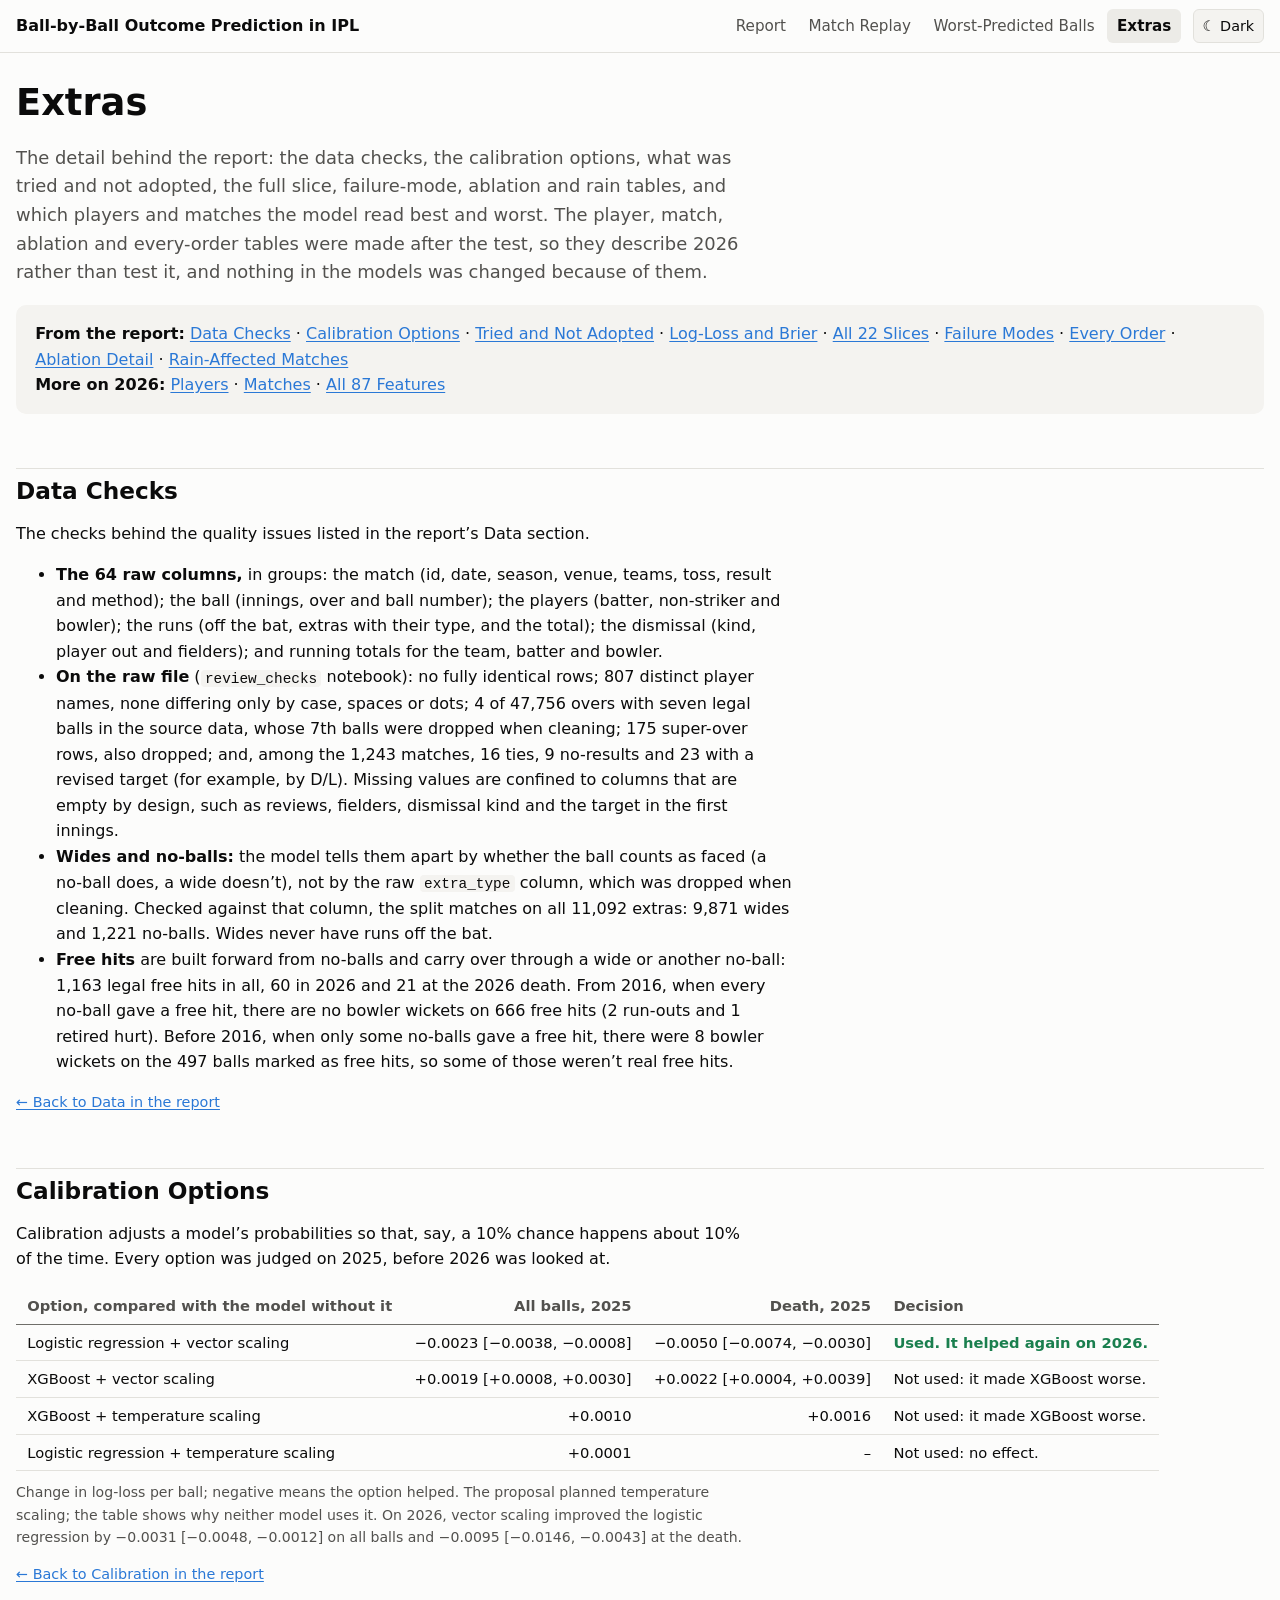
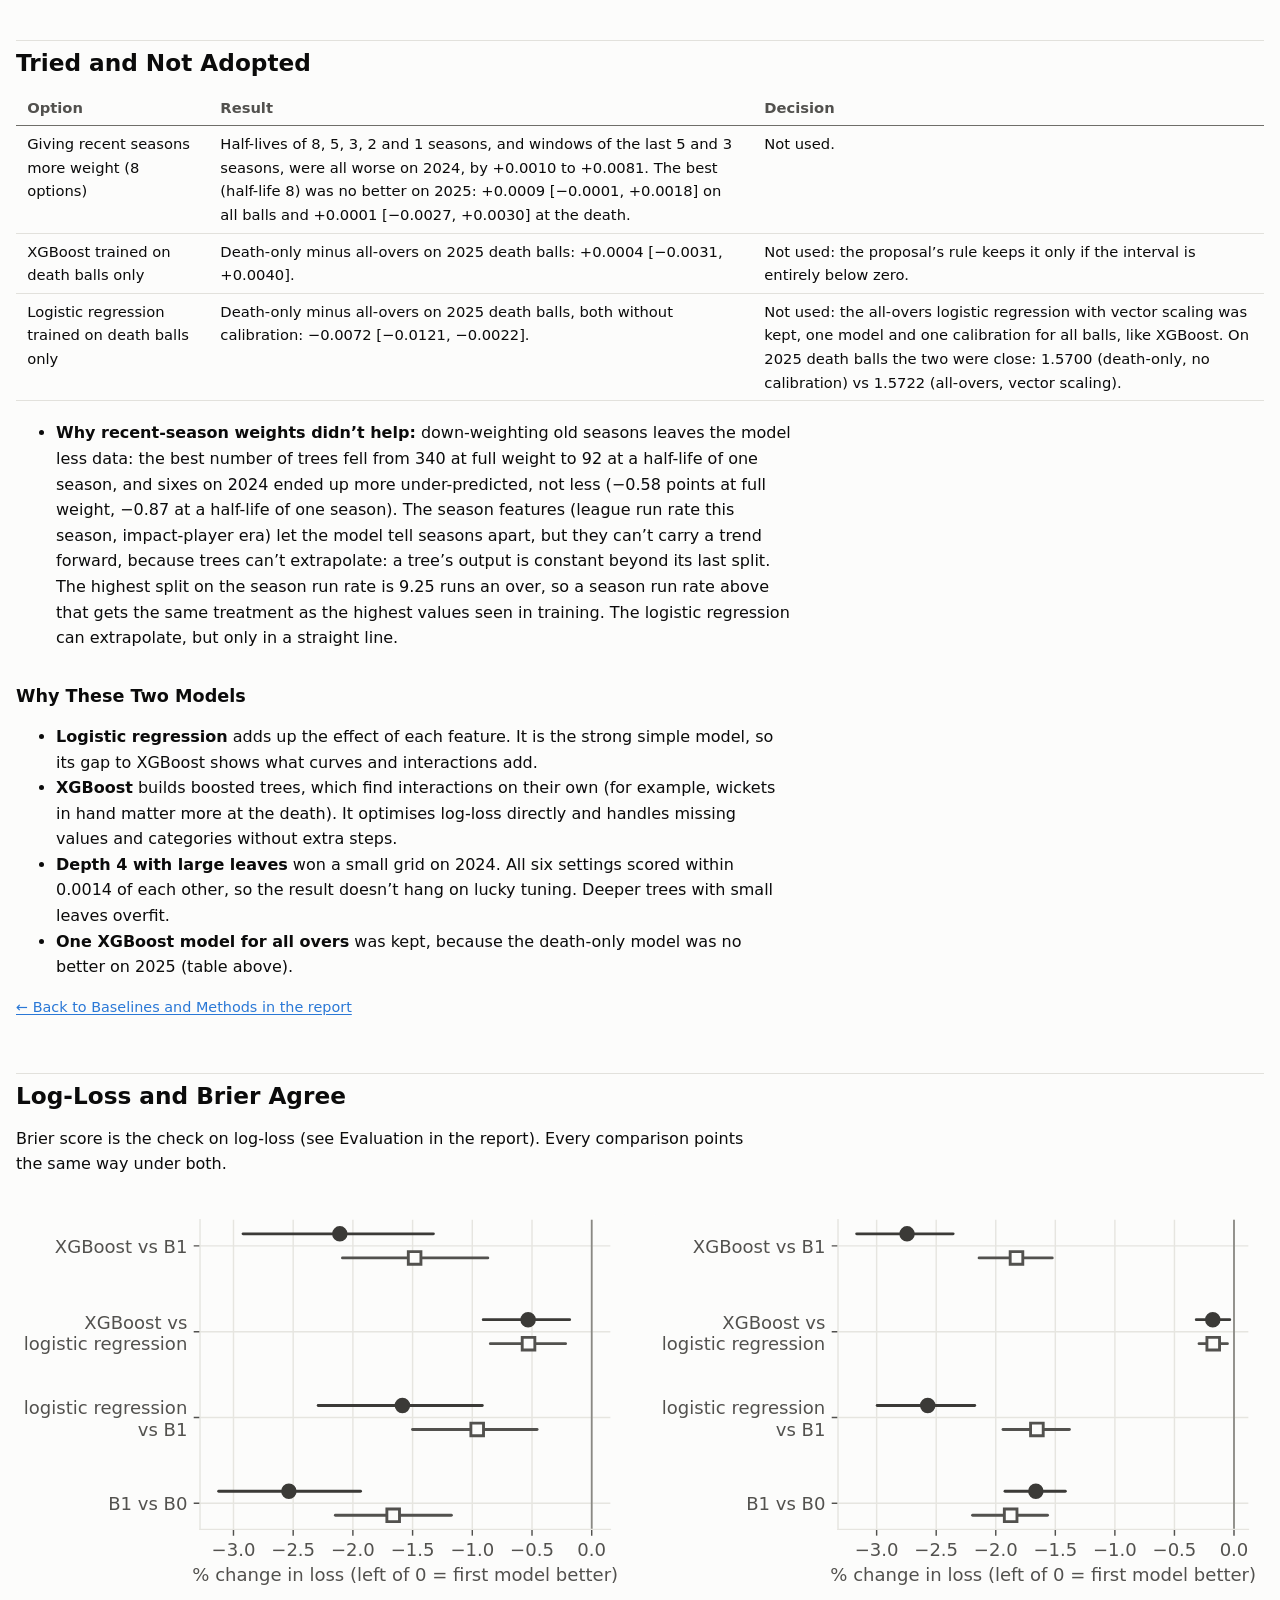
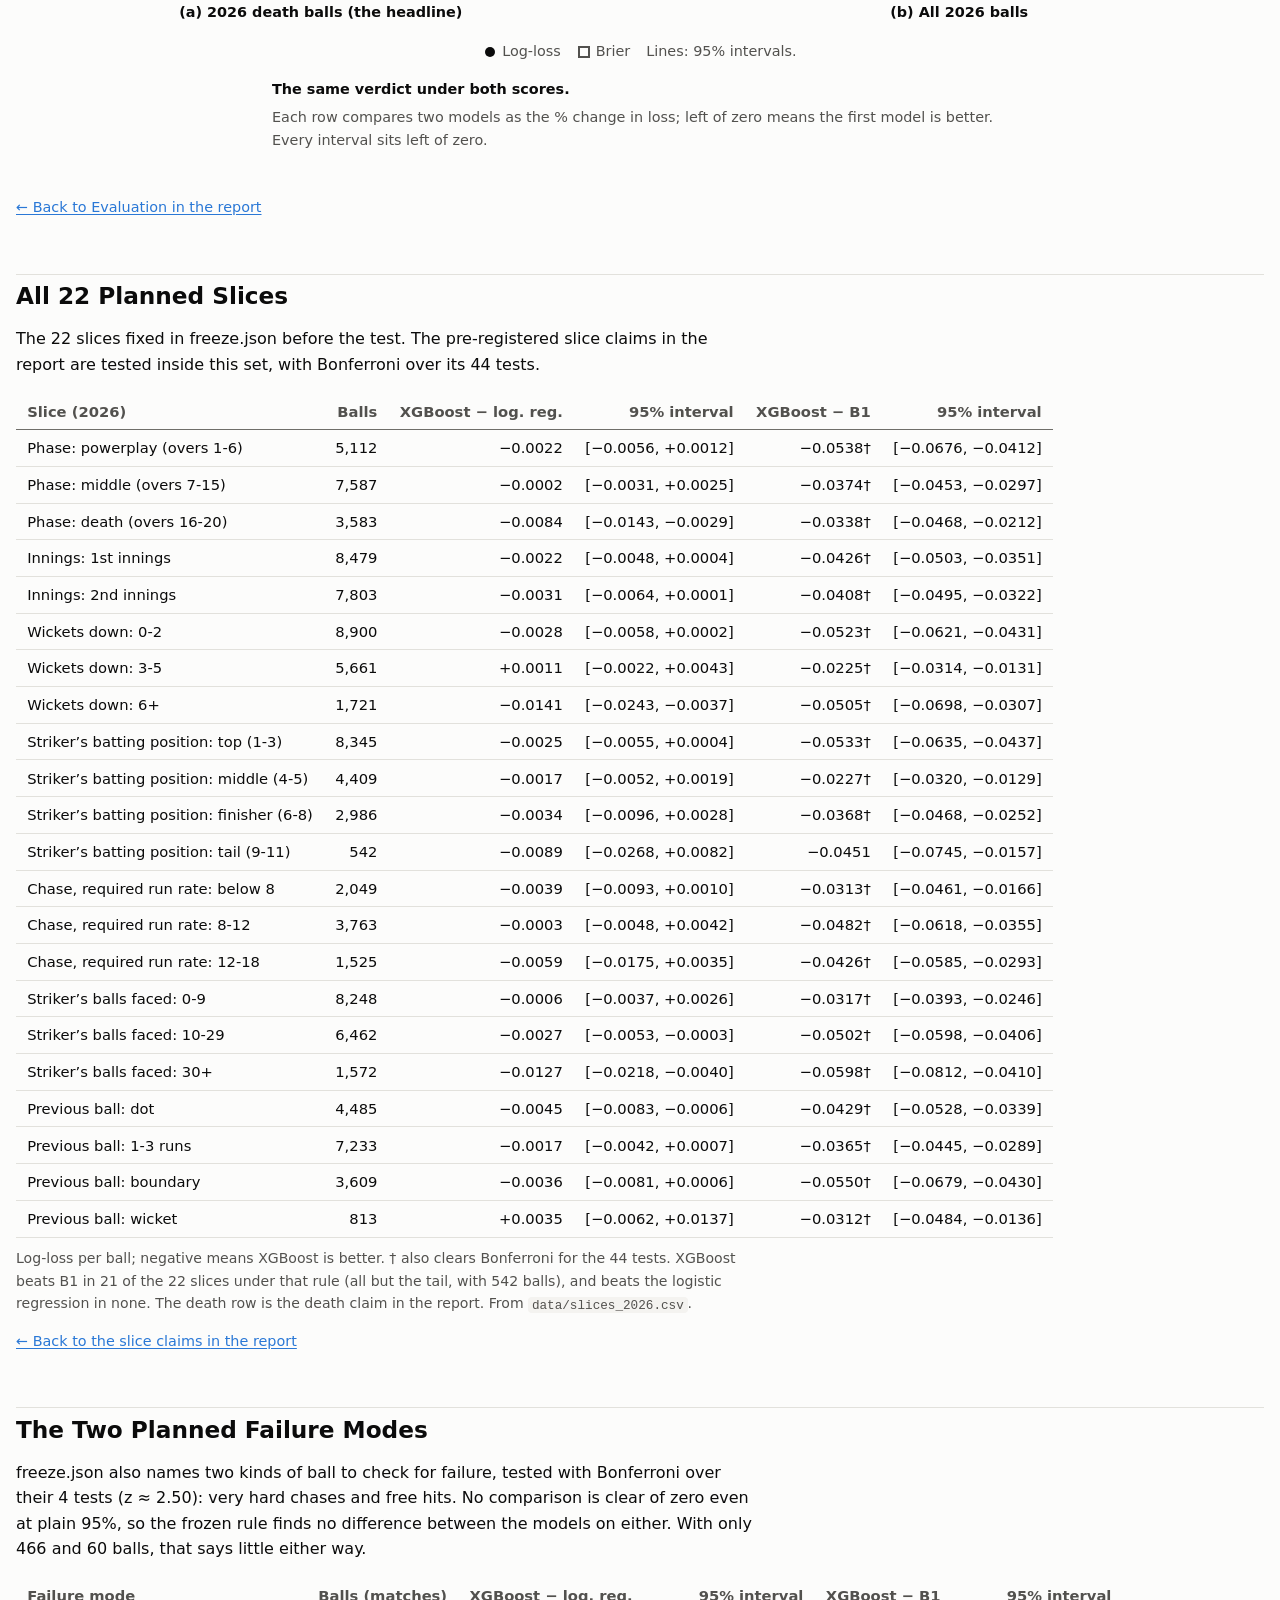
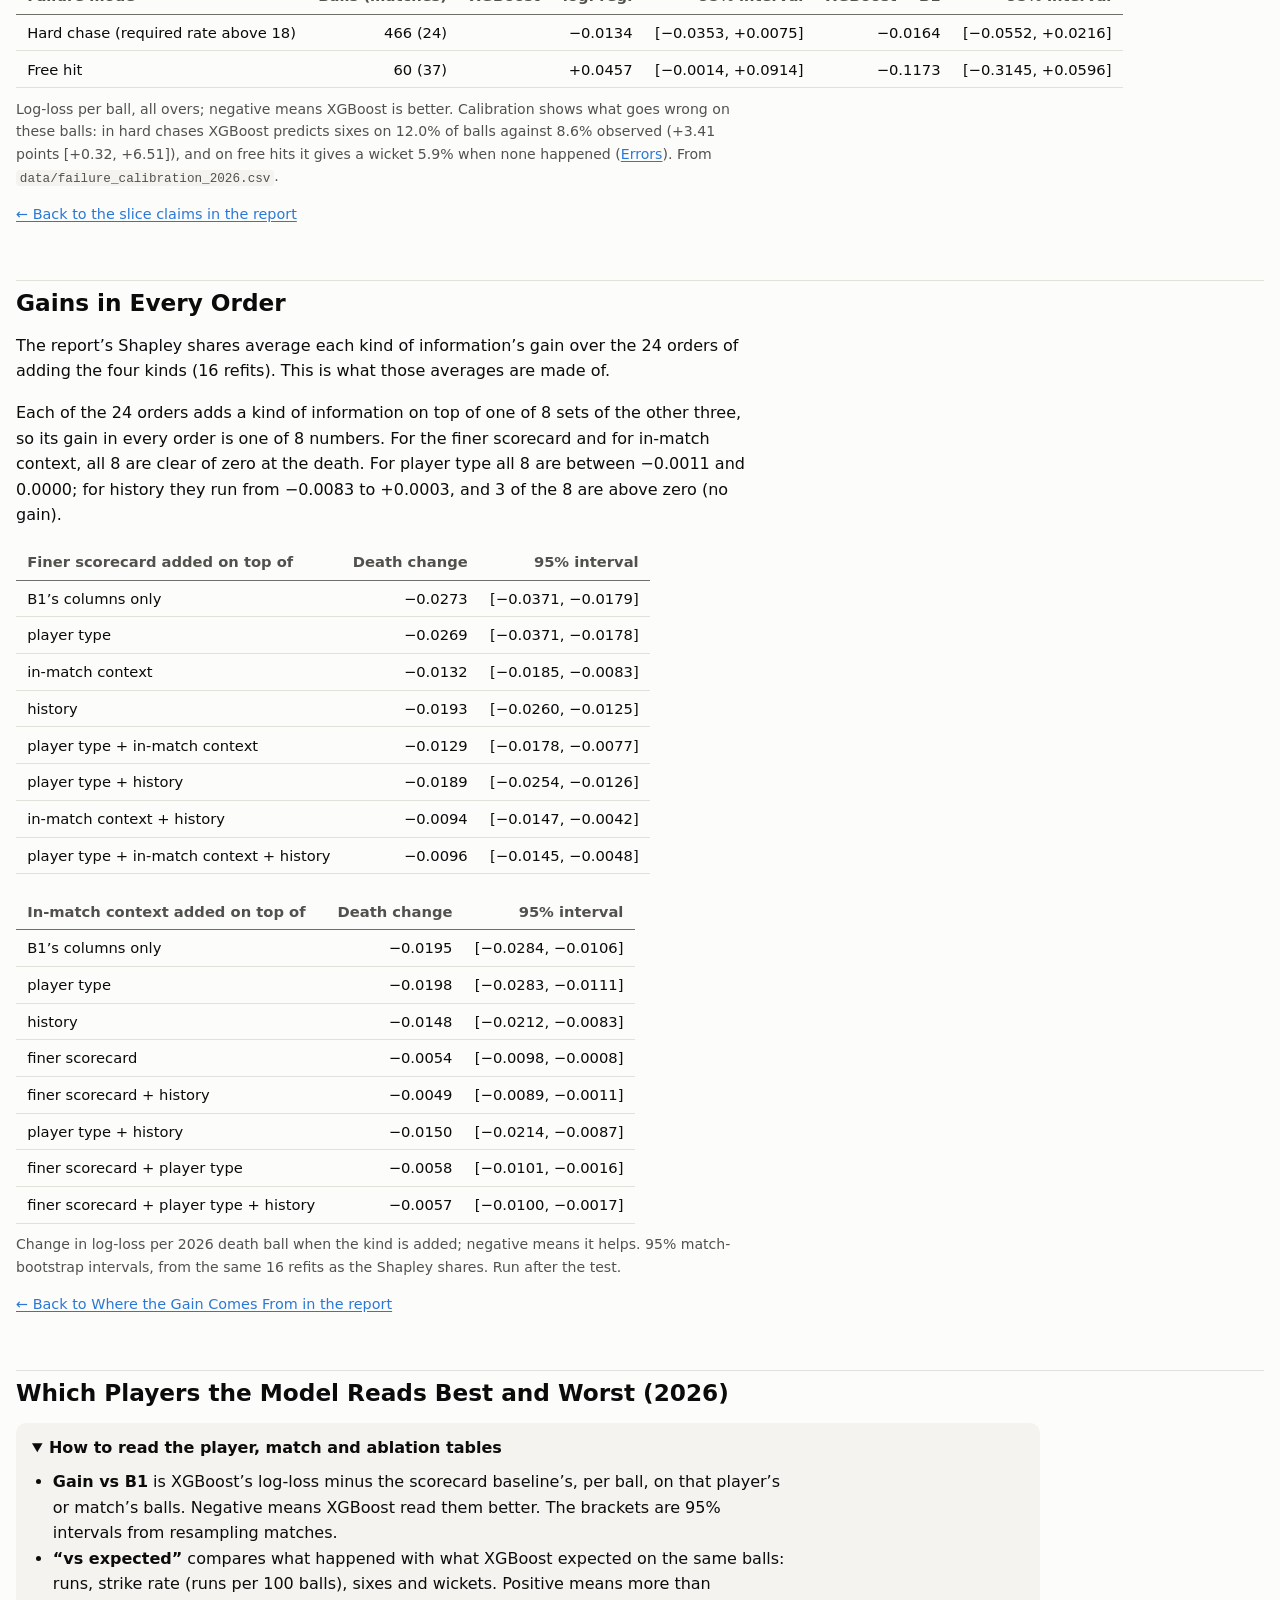
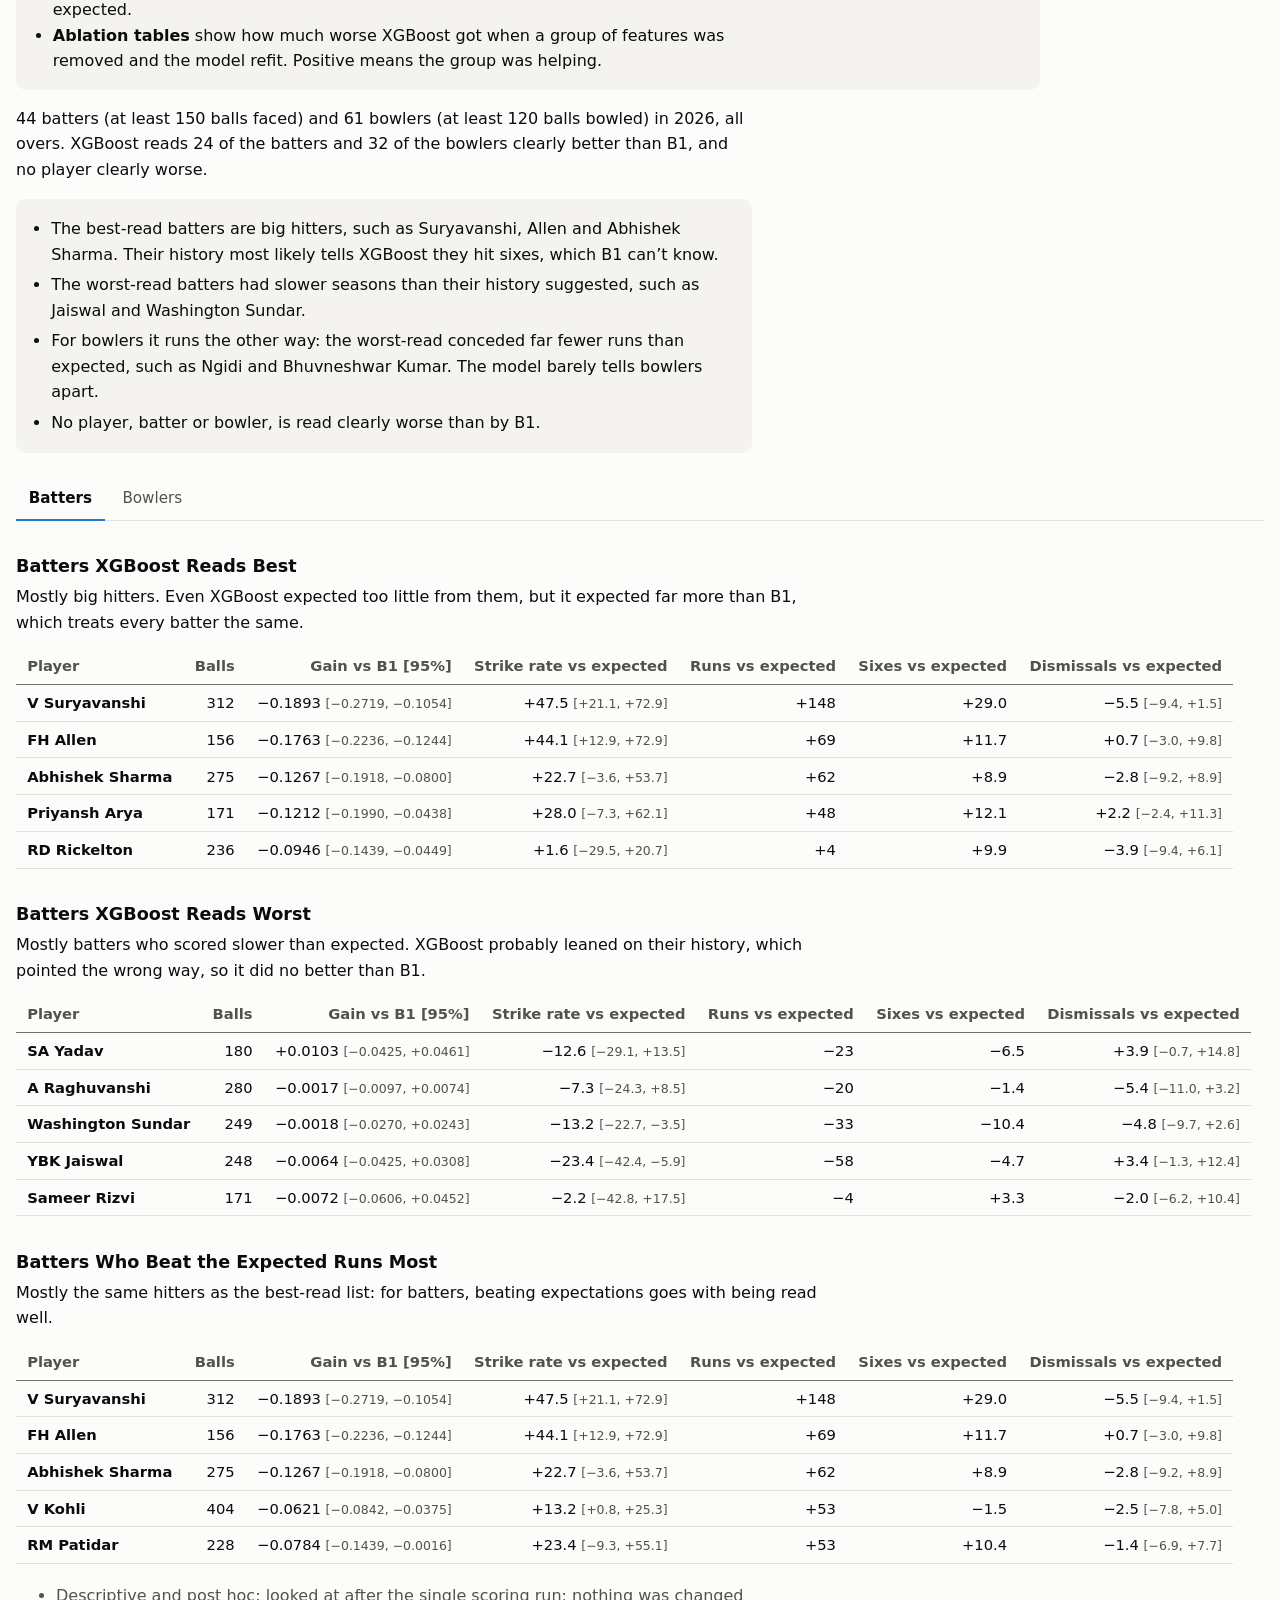
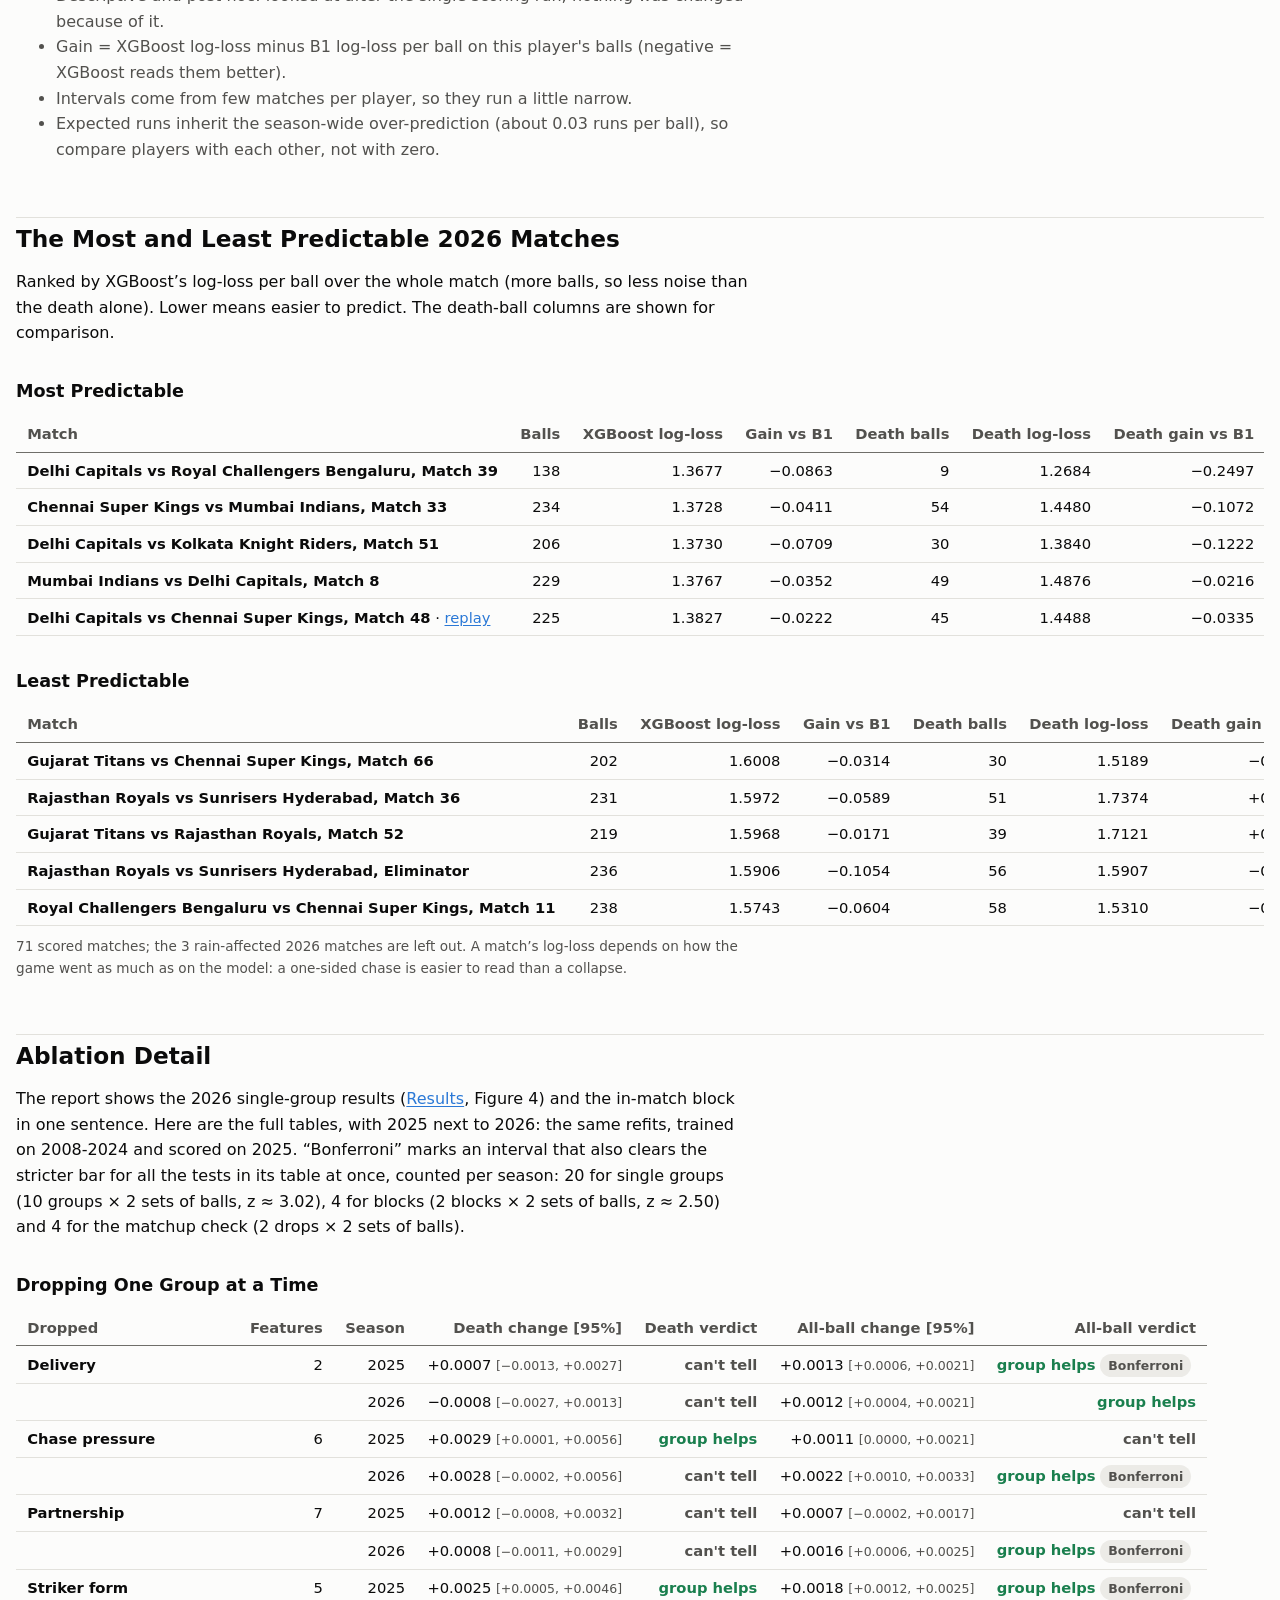
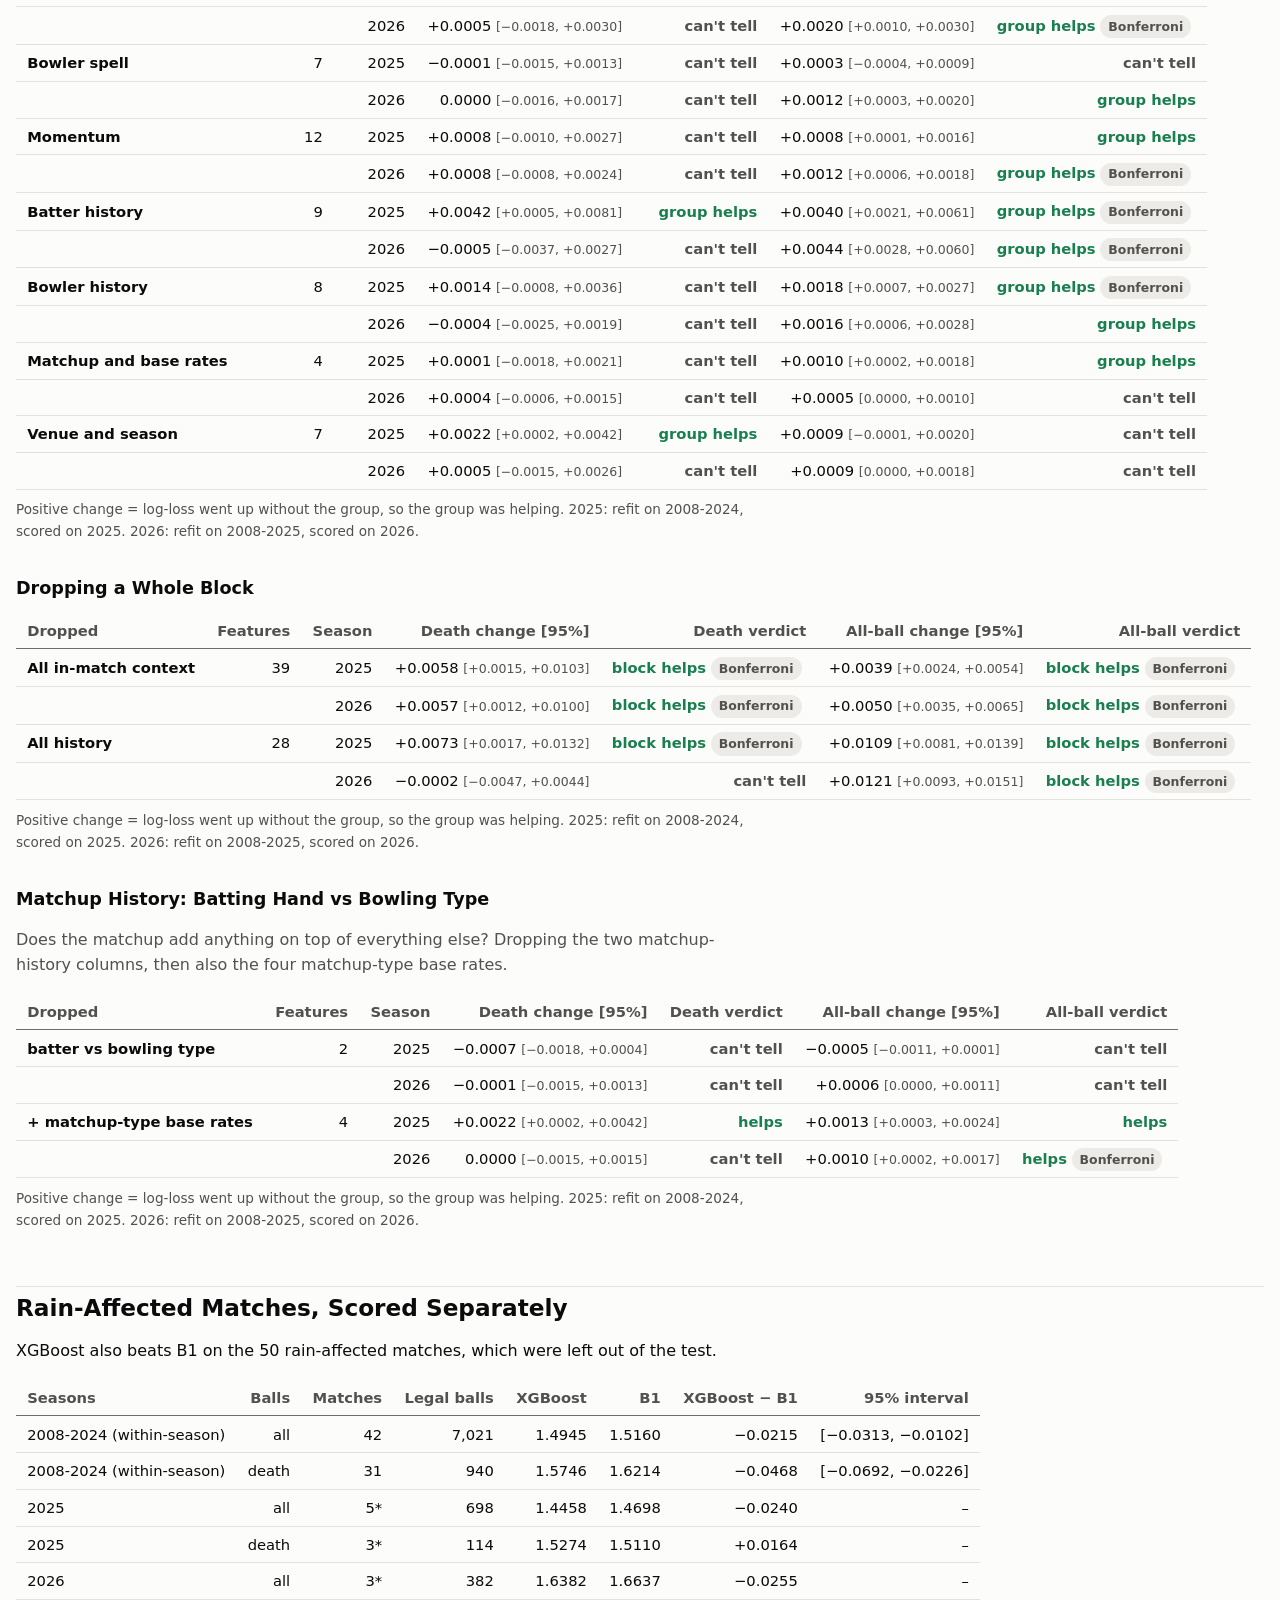
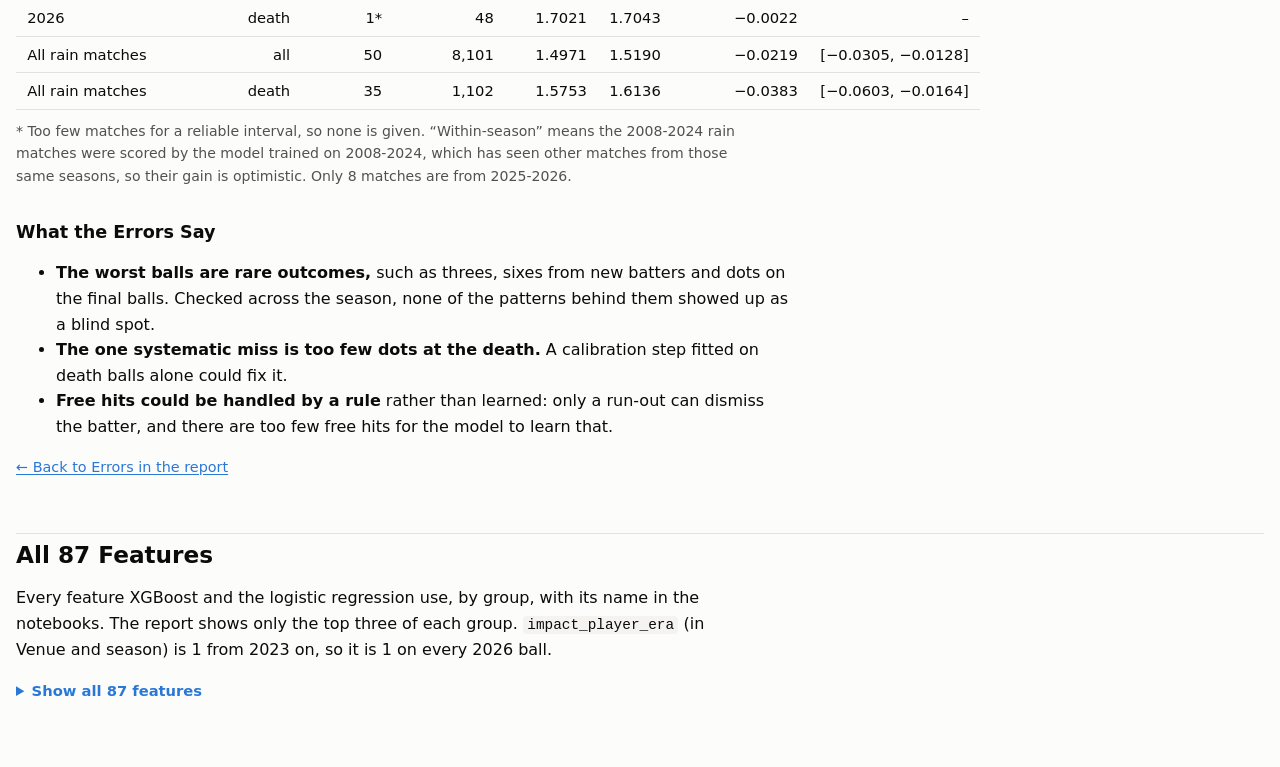
==== commit ff978910: "Add review_checks CPU rerun; fix super-over and seven-ball wording review_checks (Nov 16, CPU, saved" ====
--- a/site/extras.html
+++ b/site/extras.html
@@ -23,7 +23,7 @@
 <p>The checks behind the quality issues listed in the report’s Data section.</p>
 <ul>
   <li><b>The 64 raw columns,</b> in groups: the match (id, date, season, venue, teams, toss, result and method); the ball (innings, over and ball number); the players (batter, non-striker and bowler); the runs (off the bat, extras with their type, and the total); the dismissal (kind, player out and fielders); and running totals for the team, batter and bowler.</li>
-  <li><b>On the raw file</b> (<code>review_checks</code> notebook): no fully identical rows; 807 distinct player names, none differing only by case, spaces or dots; 4 of 47,756 overs with seven legal balls in the source data, kept as recorded; and, among the 1,243 matches, 16 ties, 9 no-results and 23 with a revised target (for example, by D/L). Missing values are confined to columns that are empty by design, such as reviews, fielders, dismissal kind and the target in the first innings.</li>
+  <li><b>On the raw file</b> (<code>review_checks</code> notebook): no fully identical rows; 807 distinct player names, none differing only by case, spaces or dots; 4 of 47,756 overs with seven legal balls in the source data, whose 7th balls were dropped when cleaning; 175 super-over rows, also dropped; and, among the 1,243 matches, 16 ties, 9 no-results and 23 with a revised target (for example, by D/L). Missing values are confined to columns that are empty by design, such as reviews, fielders, dismissal kind and the target in the first innings.</li>
   <li><b>Wides and no-balls:</b> the model tells them apart by whether the ball counts as faced (a no-ball does, a wide doesn’t), not by the raw <code>extra_type</code> column, which was dropped when cleaning. Checked against that column, the split matches on all 11,092 extras: 9,871 wides and 1,221 no-balls. Wides never have runs off the bat.</li>
   <li><b>Free hits</b> are built forward from no-balls and carry over through a wide or another no-ball: 1,163 legal free hits in all, 60 in 2026 and 21 at the 2026 death. From 2016, when every no-ball gave a free hit, there are no bowler wickets on 666 free hits (2 run-outs and 1 retired hurt). Before 2016, when only some no-balls gave a free hit, there were 8 bowler wickets on the 497 balls marked as free hits, so some of those weren’t real free hits.</li>
 </ul>
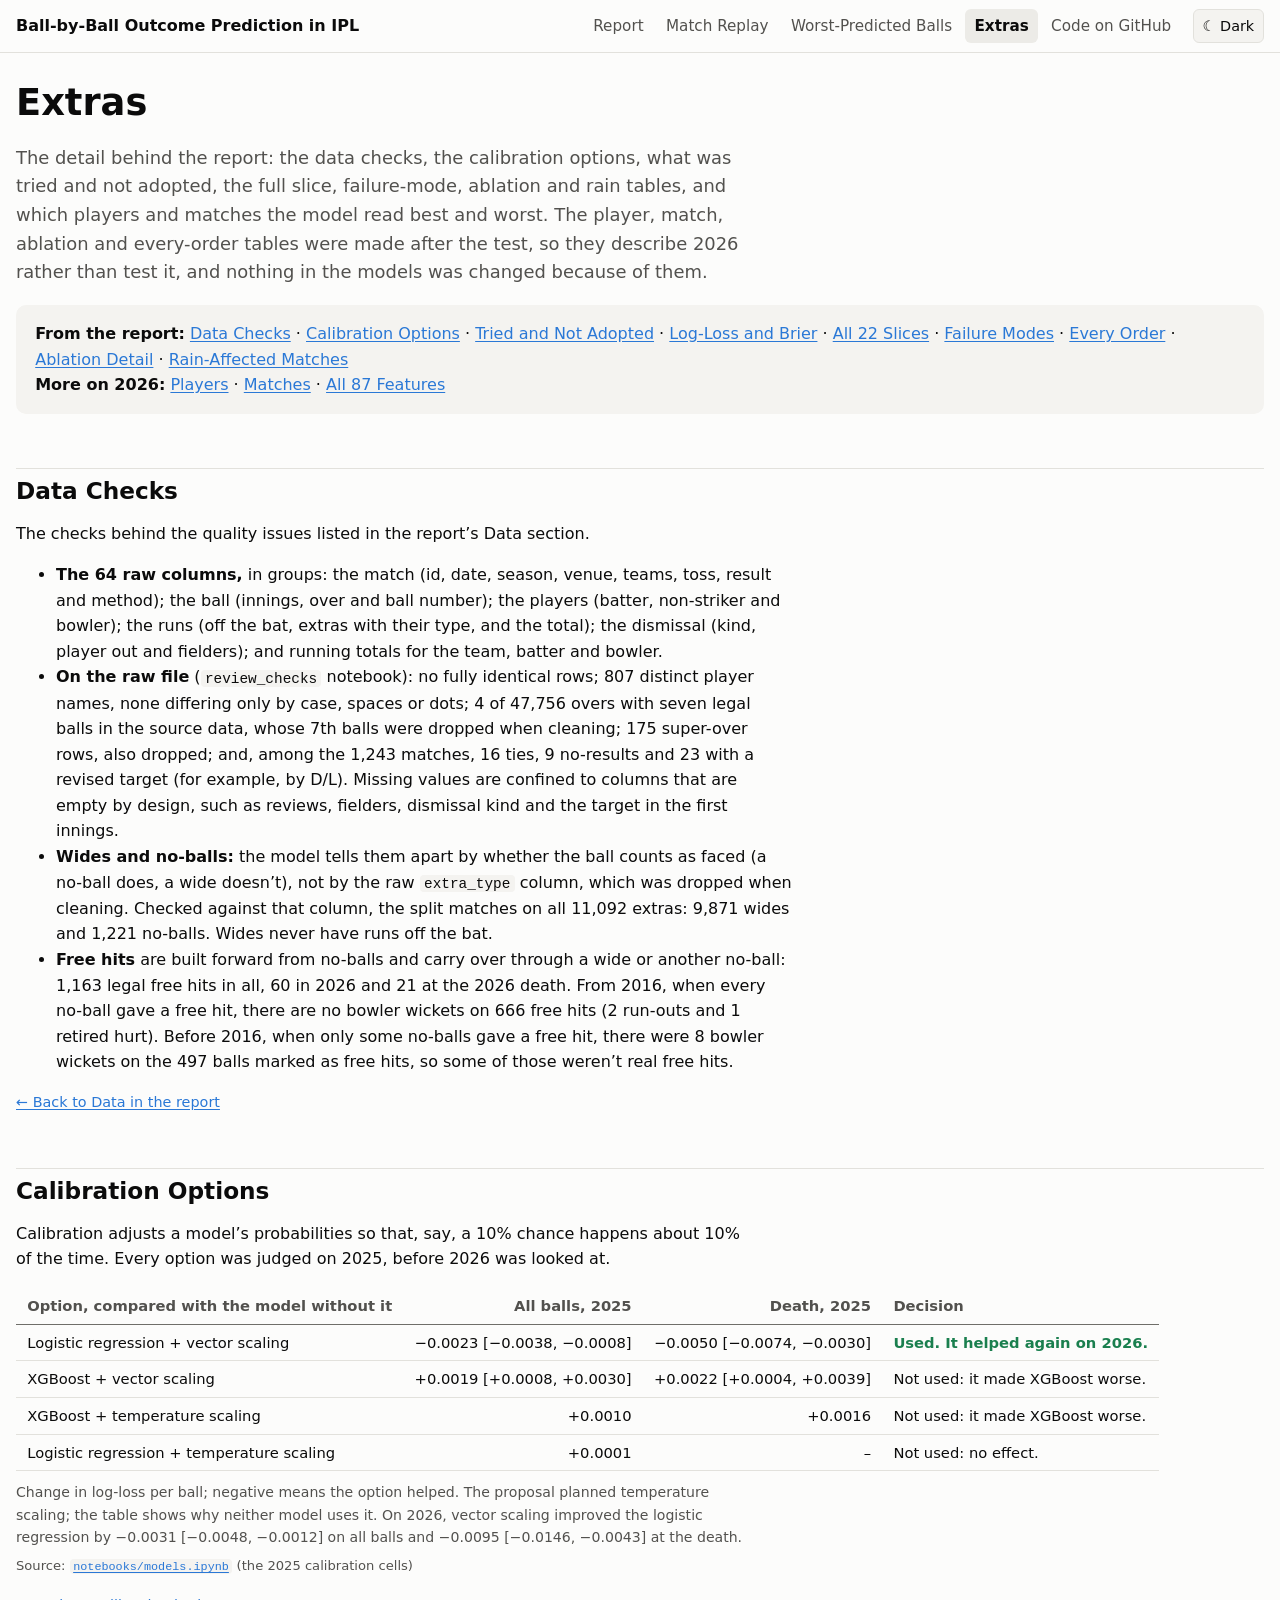
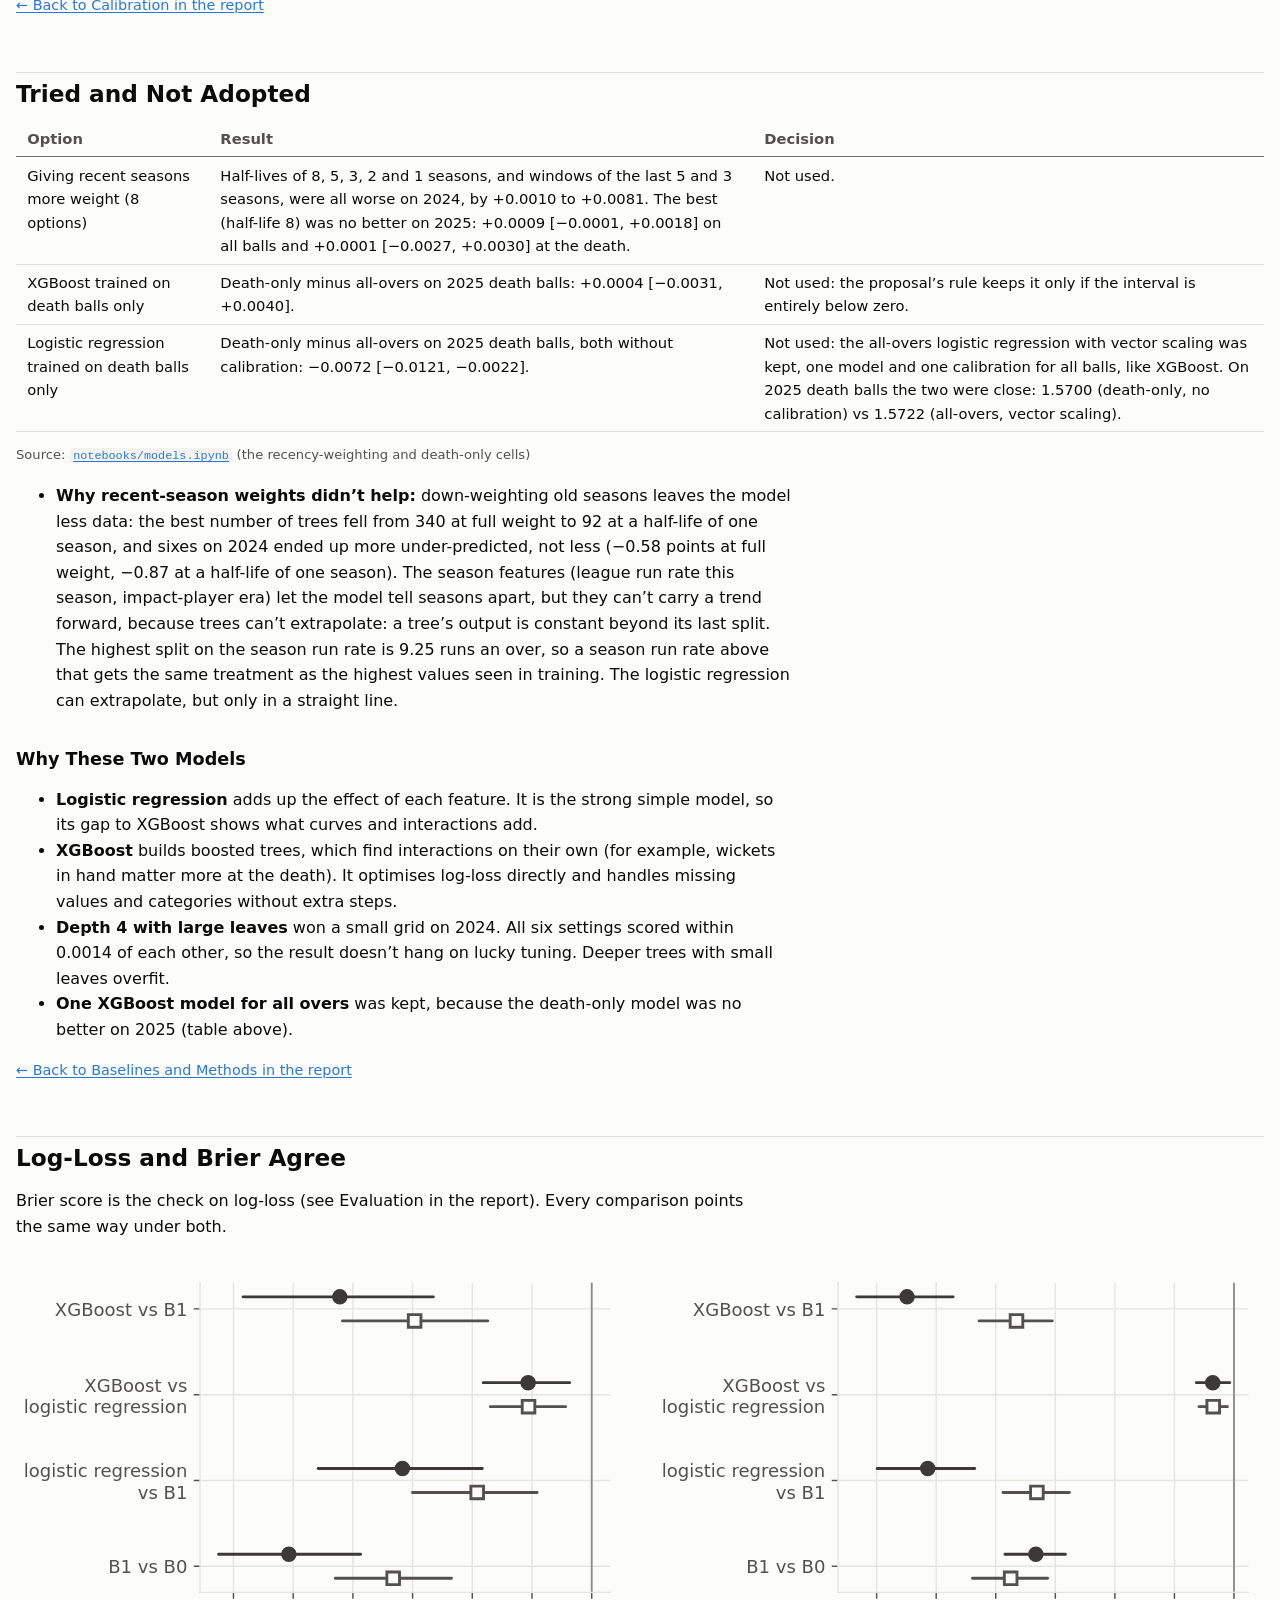
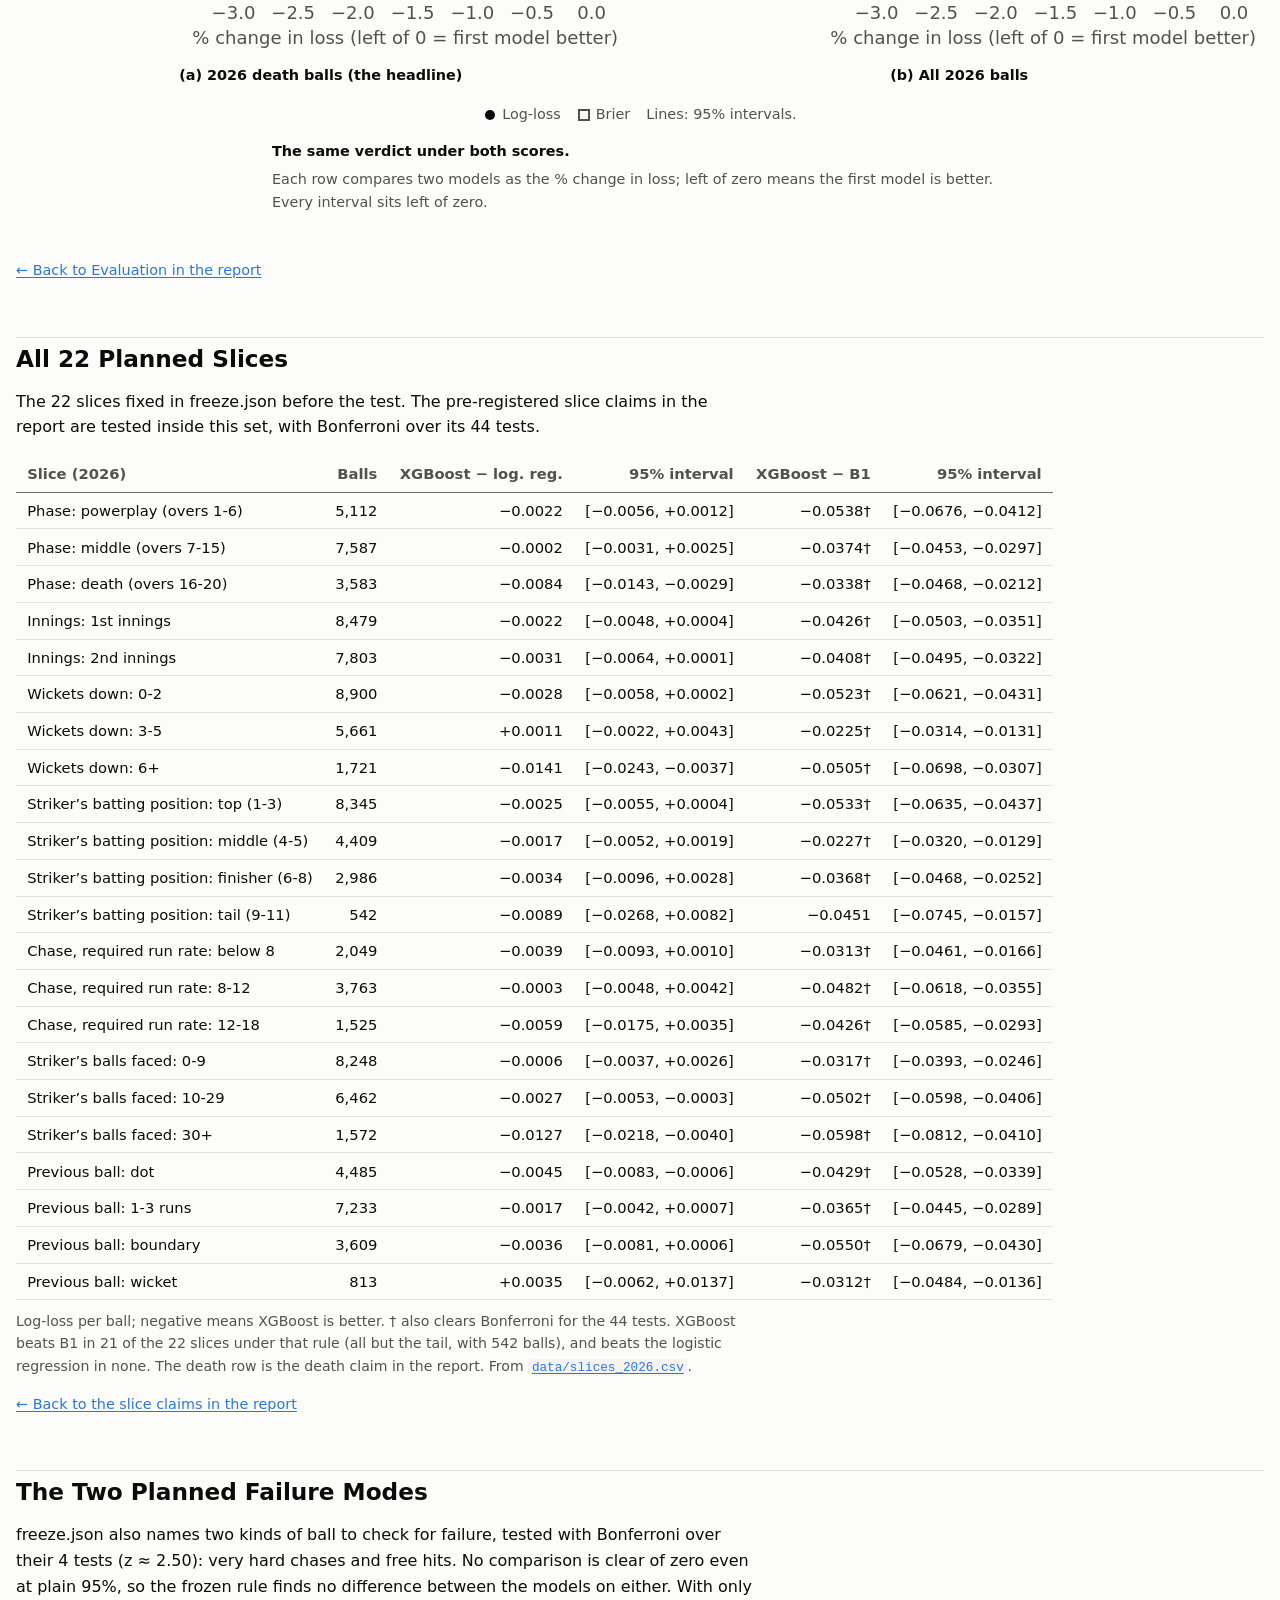
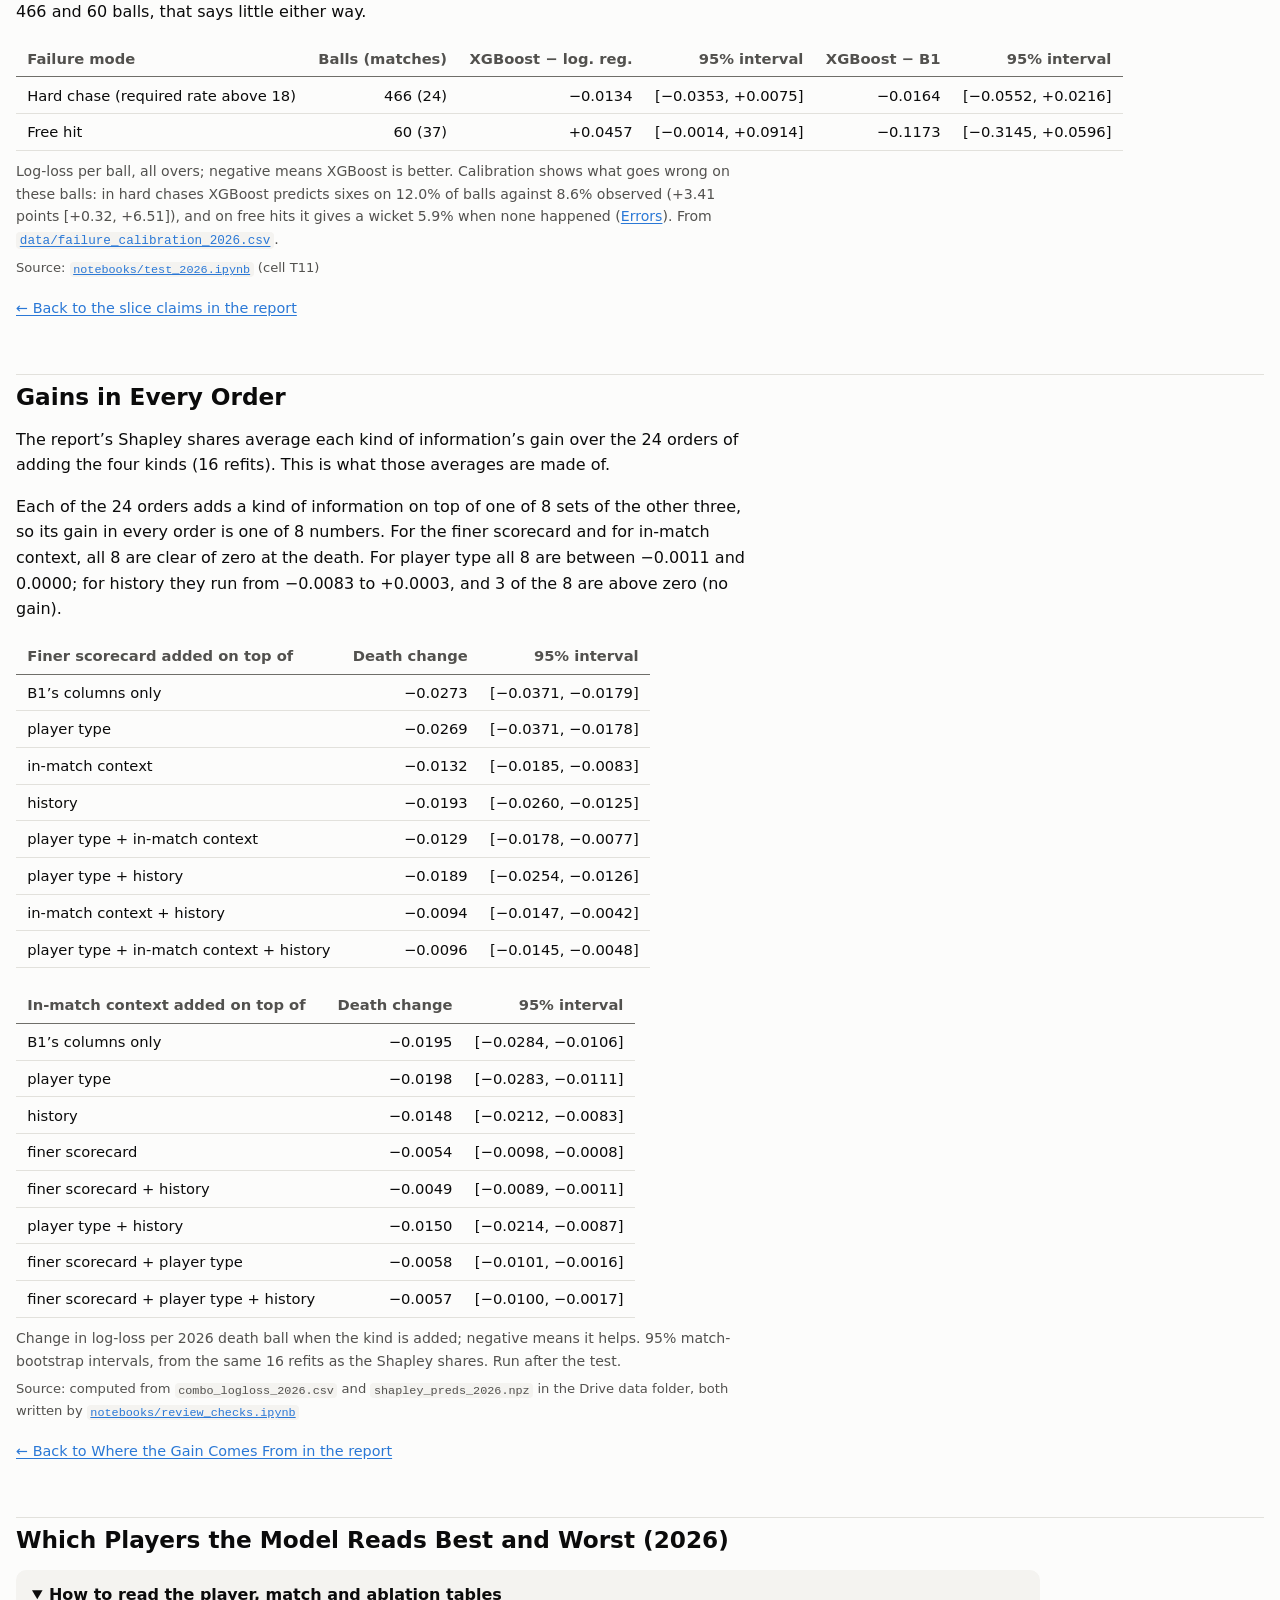
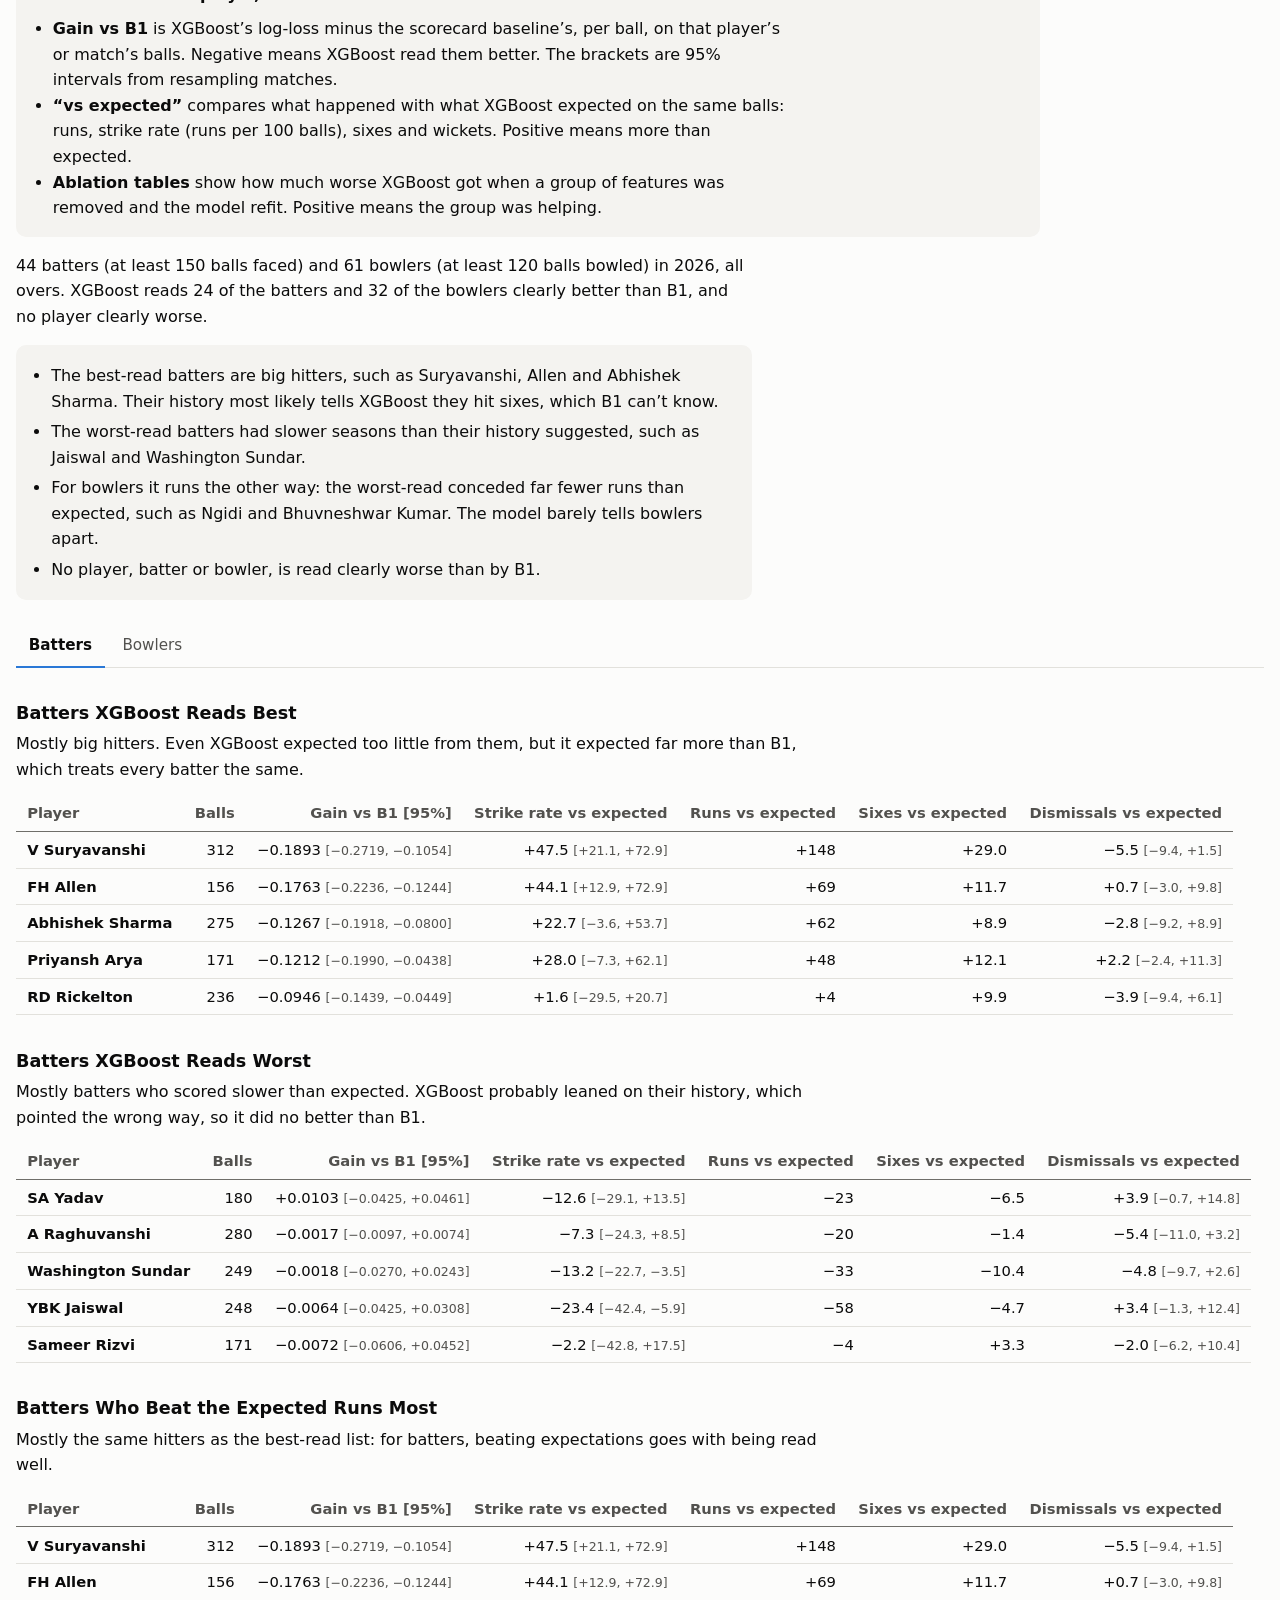
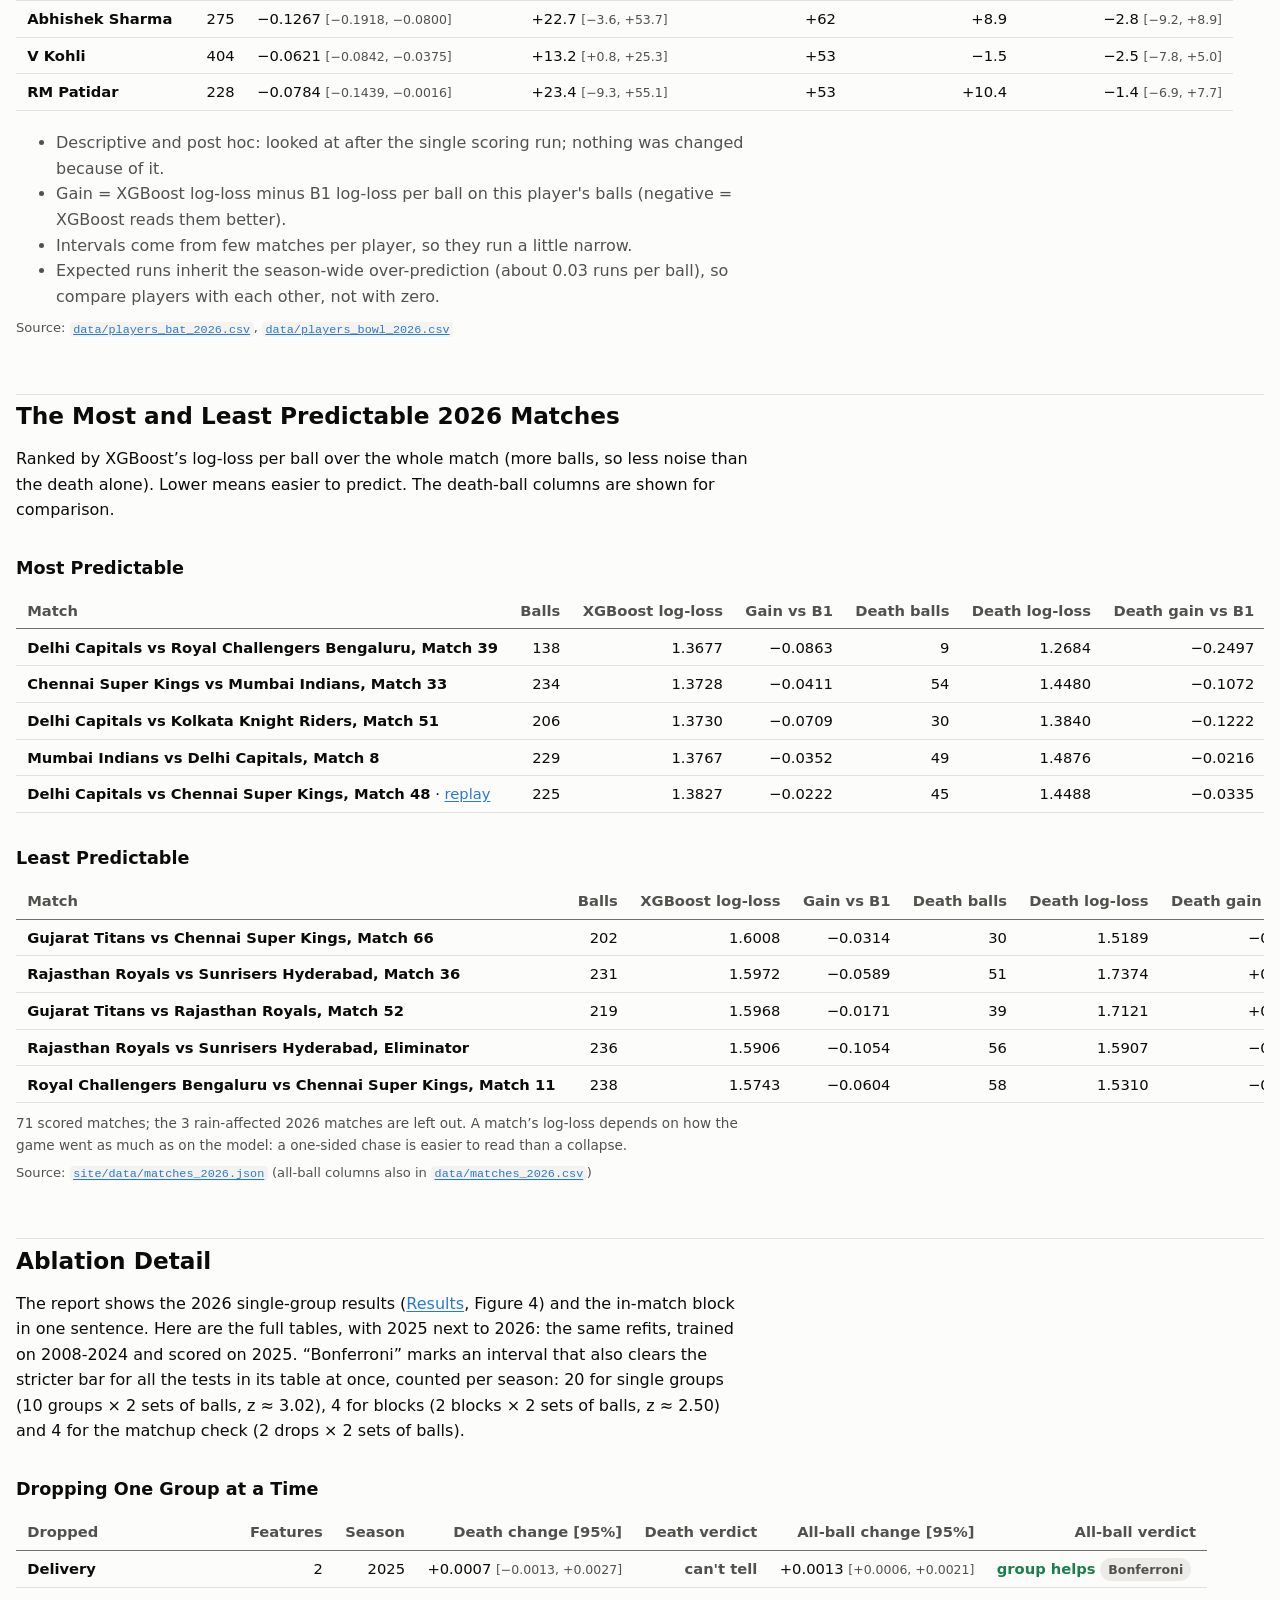
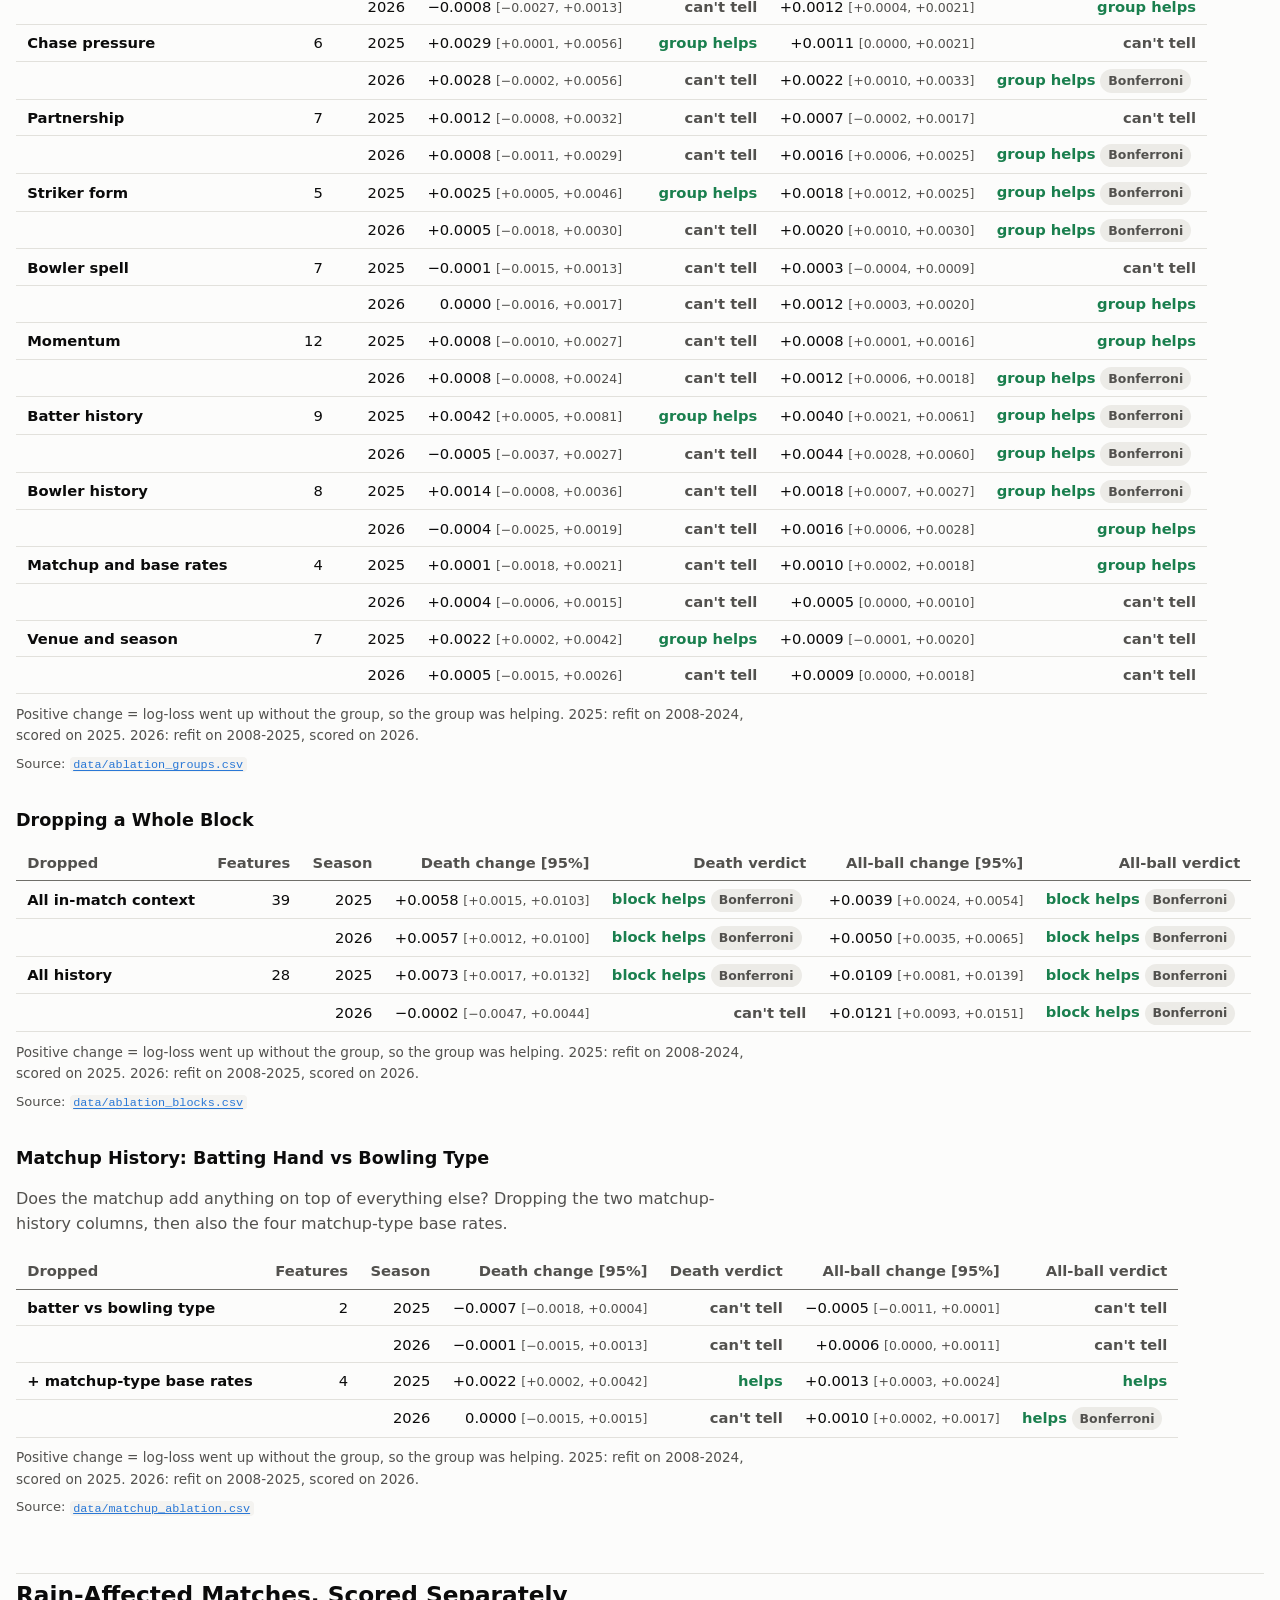
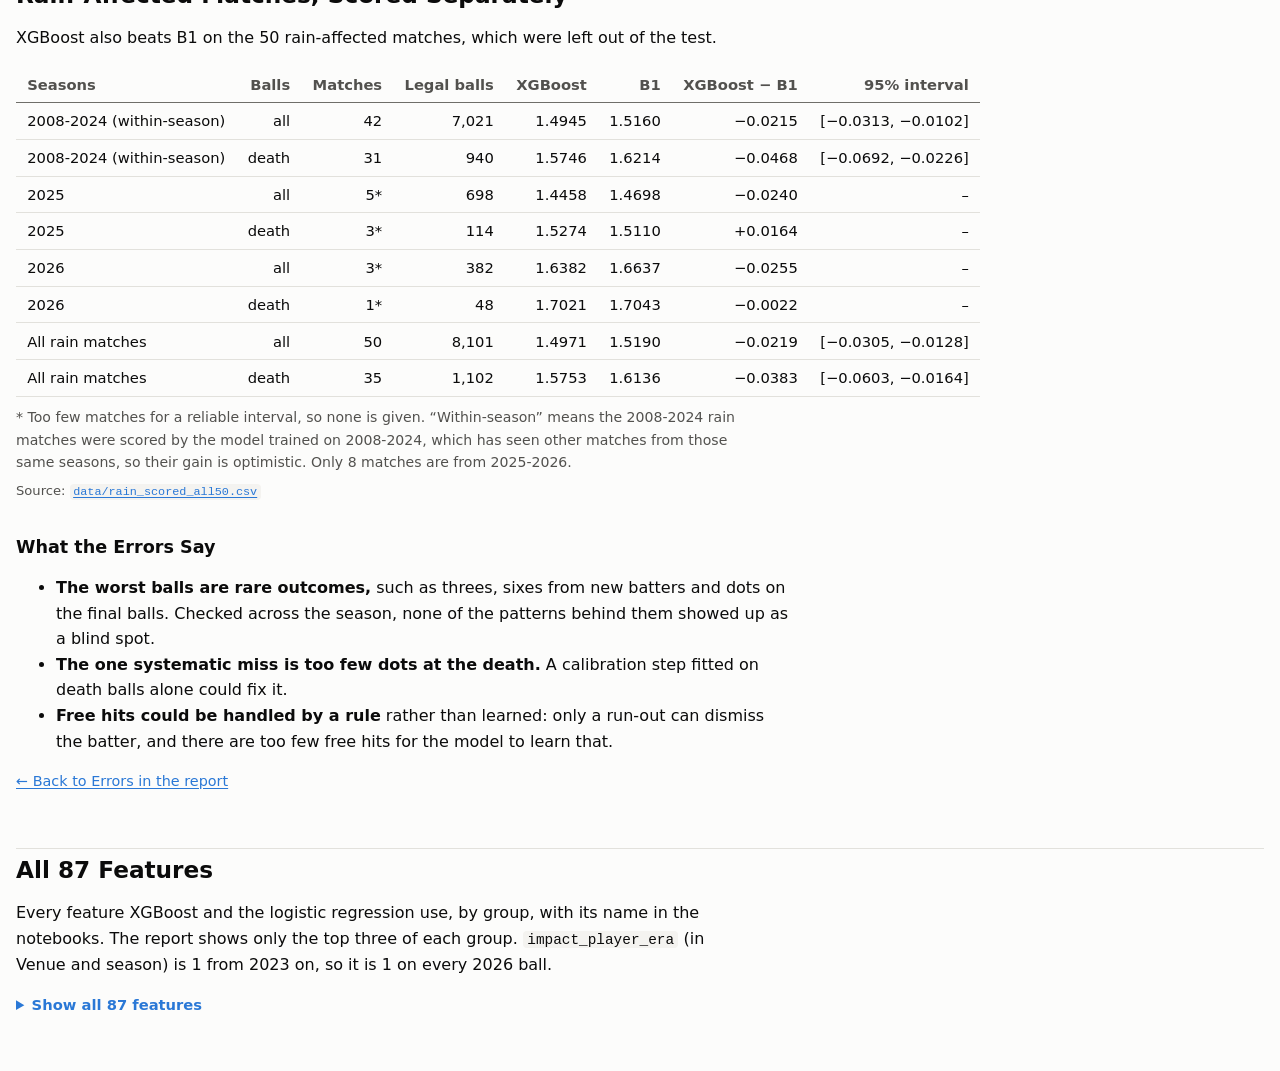
==== commit 9f9e54bf: "Site: explain the top feature, link the repository and every table's source - Results: new subsectio" ====
--- a/site/extras.html
+++ b/site/extras.html
@@ -41,6 +41,7 @@
 <tr><td>Logistic regression + temperature scaling</td><td>+0.0001</td><td>–</td><td class="l">Not used: no effect.</td></tr>
 </tbody></table></div>
 <p class="muted" style="font-size:.88rem;margin-top:-.6rem">Change in log-loss per ball; negative means the option helped. The proposal planned temperature scaling; the table shows why neither model uses it. On 2026, vector scaling improved the logistic regression by −0.0031 [−0.0048, −0.0012] on all balls and −0.0095 [−0.0146, −0.0043] at the death.</p>
+<p class="src">Source: <a href="https://github.com/arjunnamburi/ml_death_overs_ipl/blob/main/notebooks/models.ipynb"><code>notebooks/models.ipynb</code></a> (the 2025 calibration cells)</p>
 <p class="muted" style="font-size:.9rem"><a href="../index.html#calibration-choice">← Back to Calibration in the report</a></p>
 
 
@@ -52,6 +53,7 @@
 <tr><td class="l">XGBoost trained on death balls only</td><td class="l">Death-only minus all-overs on 2025 death balls: +0.0004 [−0.0031, +0.0040].</td><td class="l">Not used: the proposal’s rule keeps it only if the interval is entirely below zero.</td></tr>
 <tr><td class="l">Logistic regression trained on death balls only</td><td class="l">Death-only minus all-overs on 2025 death balls, both without calibration: −0.0072 [−0.0121, −0.0022].</td><td class="l">Not used: the all-overs logistic regression with vector scaling was kept, one model and one calibration for all balls, like XGBoost. On 2025 death balls the two were close: 1.5700 (death-only, no calibration) vs 1.5722 (all-overs, vector scaling).</td></tr>
 </tbody></table></div>
+<p class="src">Source: <a href="https://github.com/arjunnamburi/ml_death_overs_ipl/blob/main/notebooks/models.ipynb"><code>notebooks/models.ipynb</code></a> (the recency-weighting and death-only cells)</p>
 <ul>
   <li><b>Why recent-season weights didn’t help:</b> down-weighting old seasons leaves the model less data: the best number of trees fell from 340 at full weight to 92 at a half-life of one season, and sixes on 2024 ended up more under-predicted, not less (−0.58 points at full weight, −0.87 at a half-life of one season). The season features (league run rate this season, impact-player era) let the model tell seasons apart, but they can’t carry a trend forward, because trees can’t extrapolate: a tree’s output is constant beyond its last split. The highest split on the season run rate is 9.25 runs an over, so a season run rate above that gets the same treatment as the highest values seen in training. The logistic regression can extrapolate, but only in a straight line.</li>
 </ul>
@@ -84,7 +86,7 @@
 <thead><tr><th>Slice (2026)</th><th>Balls</th><th>XGBoost − log. reg.</th><th>95% interval</th><th>XGBoost − B1</th><th>95% interval</th></tr></thead>
 <tbody><tr><td>Phase: powerplay (overs 1-6)</td><td>5,112</td><td>−0.0022</td><td>[−0.0056, +0.0012]</td><td>−0.0538†</td><td>[−0.0676, −0.0412]</td></tr><tr><td>Phase: middle (overs 7-15)</td><td>7,587</td><td>−0.0002</td><td>[−0.0031, +0.0025]</td><td>−0.0374†</td><td>[−0.0453, −0.0297]</td></tr><tr><td>Phase: death (overs 16-20)</td><td>3,583</td><td>−0.0084</td><td>[−0.0143, −0.0029]</td><td>−0.0338†</td><td>[−0.0468, −0.0212]</td></tr><tr><td>Innings: 1st innings</td><td>8,479</td><td>−0.0022</td><td>[−0.0048, +0.0004]</td><td>−0.0426†</td><td>[−0.0503, −0.0351]</td></tr><tr><td>Innings: 2nd innings</td><td>7,803</td><td>−0.0031</td><td>[−0.0064, +0.0001]</td><td>−0.0408†</td><td>[−0.0495, −0.0322]</td></tr><tr><td>Wickets down: 0-2</td><td>8,900</td><td>−0.0028</td><td>[−0.0058, +0.0002]</td><td>−0.0523†</td><td>[−0.0621, −0.0431]</td></tr><tr><td>Wickets down: 3-5</td><td>5,661</td><td>+0.0011</td><td>[−0.0022, +0.0043]</td><td>−0.0225†</td><td>[−0.0314, −0.0131]</td></tr><tr><td>Wickets down: 6+</td><td>1,721</td><td>−0.0141</td><td>[−0.0243, −0.0037]</td><td>−0.0505†</td><td>[−0.0698, −0.0307]</td></tr><tr><td>Striker’s batting position: top (1-3)</td><td>8,345</td><td>−0.0025</td><td>[−0.0055, +0.0004]</td><td>−0.0533†</td><td>[−0.0635, −0.0437]</td></tr><tr><td>Striker’s batting position: middle (4-5)</td><td>4,409</td><td>−0.0017</td><td>[−0.0052, +0.0019]</td><td>−0.0227†</td><td>[−0.0320, −0.0129]</td></tr><tr><td>Striker’s batting position: finisher (6-8)</td><td>2,986</td><td>−0.0034</td><td>[−0.0096, +0.0028]</td><td>−0.0368†</td><td>[−0.0468, −0.0252]</td></tr><tr><td>Striker’s batting position: tail (9-11)</td><td>542</td><td>−0.0089</td><td>[−0.0268, +0.0082]</td><td>−0.0451</td><td>[−0.0745, −0.0157]</td></tr><tr><td>Chase, required run rate: below 8</td><td>2,049</td><td>−0.0039</td><td>[−0.0093, +0.0010]</td><td>−0.0313†</td><td>[−0.0461, −0.0166]</td></tr><tr><td>Chase, required run rate: 8-12</td><td>3,763</td><td>−0.0003</td><td>[−0.0048, +0.0042]</td><td>−0.0482†</td><td>[−0.0618, −0.0355]</td></tr><tr><td>Chase, required run rate: 12-18</td><td>1,525</td><td>−0.0059</td><td>[−0.0175, +0.0035]</td><td>−0.0426†</td><td>[−0.0585, −0.0293]</td></tr><tr><td>Striker’s balls faced: 0-9</td><td>8,248</td><td>−0.0006</td><td>[−0.0037, +0.0026]</td><td>−0.0317†</td><td>[−0.0393, −0.0246]</td></tr><tr><td>Striker’s balls faced: 10-29</td><td>6,462</td><td>−0.0027</td><td>[−0.0053, −0.0003]</td><td>−0.0502†</td><td>[−0.0598, −0.0406]</td></tr><tr><td>Striker’s balls faced: 30+</td><td>1,572</td><td>−0.0127</td><td>[−0.0218, −0.0040]</td><td>−0.0598†</td><td>[−0.0812, −0.0410]</td></tr><tr><td>Previous ball: dot</td><td>4,485</td><td>−0.0045</td><td>[−0.0083, −0.0006]</td><td>−0.0429†</td><td>[−0.0528, −0.0339]</td></tr><tr><td>Previous ball: 1-3 runs</td><td>7,233</td><td>−0.0017</td><td>[−0.0042, +0.0007]</td><td>−0.0365†</td><td>[−0.0445, −0.0289]</td></tr><tr><td>Previous ball: boundary</td><td>3,609</td><td>−0.0036</td><td>[−0.0081, +0.0006]</td><td>−0.0550†</td><td>[−0.0679, −0.0430]</td></tr><tr><td>Previous ball: wicket</td><td>813</td><td>+0.0035</td><td>[−0.0062, +0.0137]</td><td>−0.0312†</td><td>[−0.0484, −0.0136]</td></tr></tbody>
 </table></div>
-<p class="muted" style="font-size:.88rem;margin-top:-.6rem">Log-loss per ball; negative means XGBoost is better. † also clears Bonferroni for the 44 tests. XGBoost beats B1 in 21 of the 22 slices under that rule (all but the tail, with 542 balls), and beats the logistic regression in none. The death row is the death claim in the report. From <code>data/slices_2026.csv</code>.</p>
+<p class="muted" style="font-size:.88rem;margin-top:-.6rem">Log-loss per ball; negative means XGBoost is better. † also clears Bonferroni for the 44 tests. XGBoost beats B1 in 21 of the 22 slices under that rule (all but the tail, with 542 balls), and beats the logistic regression in none. The death row is the death claim in the report. From <a href="https://github.com/arjunnamburi/ml_death_overs_ipl/blob/main/data/slices_2026.csv"><code>data/slices_2026.csv</code></a>.</p>
 <p class="muted" style="font-size:.9rem"><a href="../index.html#slice-claims">← Back to the slice claims in the report</a></p>
 
 
@@ -94,7 +96,8 @@
 <thead><tr><th>Failure mode</th><th>Balls (matches)</th><th>XGBoost − log. reg.</th><th>95% interval</th><th>XGBoost − B1</th><th>95% interval</th></tr></thead>
 <tbody><tr><td>Hard chase (required rate above 18)</td><td>466 (24)</td><td>−0.0134</td><td>[−0.0353, +0.0075]</td><td>−0.0164</td><td>[−0.0552, +0.0216]</td></tr><tr><td>Free hit</td><td>60 (37)</td><td>+0.0457</td><td>[−0.0014, +0.0914]</td><td>−0.1173</td><td>[−0.3145, +0.0596]</td></tr></tbody>
 </table></div>
-<p class="muted" style="font-size:.88rem;margin-top:-.6rem">Log-loss per ball, all overs; negative means XGBoost is better. Calibration shows what goes wrong on these balls: in hard chases XGBoost predicts sixes on 12.0% of balls against 8.6% observed (+3.41 points [+0.32, +6.51]), and on free hits it gives a wicket 5.9% when none happened (<a href="../index.html#errors">Errors</a>). From <code>data/failure_calibration_2026.csv</code>.</p>
+<p class="muted" style="font-size:.88rem;margin-top:-.6rem">Log-loss per ball, all overs; negative means XGBoost is better. Calibration shows what goes wrong on these balls: in hard chases XGBoost predicts sixes on 12.0% of balls against 8.6% observed (+3.41 points [+0.32, +6.51]), and on free hits it gives a wicket 5.9% when none happened (<a href="../index.html#errors">Errors</a>). From <a href="https://github.com/arjunnamburi/ml_death_overs_ipl/blob/main/data/failure_calibration_2026.csv"><code>data/failure_calibration_2026.csv</code></a>.</p>
+<p class="src">Source: <a href="https://github.com/arjunnamburi/ml_death_overs_ipl/blob/main/notebooks/test_2026.ipynb"><code>notebooks/test_2026.ipynb</code></a> (cell T11)</p>
 <p class="muted" style="font-size:.9rem"><a href="../index.html#slice-claims">← Back to the slice claims in the report</a></p>
 
 
@@ -102,6 +105,7 @@
 <p>The report’s Shapley shares average each kind of information’s gain over the 24 orders of adding the four kinds (16 refits). This is what those averages are made of.</p>
 <p>Each of the 24 orders adds a kind of information on top of one of 8 sets of the other three, so its gain in every order is one of 8 numbers. For the finer scorecard and for in-match context, all 8 are clear of zero at the death. For player type all 8 are between −0.0011 and 0.0000; for history they run from −0.0083 to +0.0003, and 3 of the 8 are above zero (no gain).</p>
 <div class="table-wrap"><table><thead><tr><th>Finer scorecard added on top of</th><th>Death change</th><th>95% interval</th></tr></thead><tbody><tr><td>B1’s columns only</td><td>−0.0273</td><td>[−0.0371, −0.0179]</td></tr><tr><td>player type</td><td>−0.0269</td><td>[−0.0371, −0.0178]</td></tr><tr><td>in-match context</td><td>−0.0132</td><td>[−0.0185, −0.0083]</td></tr><tr><td>history</td><td>−0.0193</td><td>[−0.0260, −0.0125]</td></tr><tr><td>player type + in-match context</td><td>−0.0129</td><td>[−0.0178, −0.0077]</td></tr><tr><td>player type + history</td><td>−0.0189</td><td>[−0.0254, −0.0126]</td></tr><tr><td>in-match context + history</td><td>−0.0094</td><td>[−0.0147, −0.0042]</td></tr><tr><td>player type + in-match context + history</td><td>−0.0096</td><td>[−0.0145, −0.0048]</td></tr></tbody></table></div><div class="table-wrap"><table><thead><tr><th>In-match context added on top of</th><th>Death change</th><th>95% interval</th></tr></thead><tbody><tr><td>B1’s columns only</td><td>−0.0195</td><td>[−0.0284, −0.0106]</td></tr><tr><td>player type</td><td>−0.0198</td><td>[−0.0283, −0.0111]</td></tr><tr><td>history</td><td>−0.0148</td><td>[−0.0212, −0.0083]</td></tr><tr><td>finer scorecard</td><td>−0.0054</td><td>[−0.0098, −0.0008]</td></tr><tr><td>finer scorecard + history</td><td>−0.0049</td><td>[−0.0089, −0.0011]</td></tr><tr><td>player type + history</td><td>−0.0150</td><td>[−0.0214, −0.0087]</td></tr><tr><td>finer scorecard + player type</td><td>−0.0058</td><td>[−0.0101, −0.0016]</td></tr><tr><td>finer scorecard + player type + history</td><td>−0.0057</td><td>[−0.0100, −0.0017]</td></tr></tbody></table></div><p class="muted" style="font-size:.88rem;margin-top:-.6rem">Change in log-loss per 2026 death ball when the kind is added; negative means it helps. 95% match-bootstrap intervals, from the same 16 refits as the Shapley shares. Run after the test.</p>
+<p class="src">Source: computed from <code>combo_logloss_2026.csv</code> and <code>shapley_preds_2026.npz</code> in the Drive data folder, both written by <a href="https://github.com/arjunnamburi/ml_death_overs_ipl/blob/main/notebooks/review_checks.ipynb"><code>notebooks/review_checks.ipynb</code></a></p>
 <p class="muted" style="font-size:.9rem"><a href="../index.html#ladder">← Back to Where the Gain Comes From in the report</a></p>
 
 
@@ -127,20 +131,25 @@
 </div>
 <div id="players-lists"><h3>Batters XGBoost Reads Best</h3><p class="inf">Mostly big hitters. Even XGBoost expected too little from them, but it expected far more than B1, which treats every batter the same.</p><div class="table-wrap"><table><thead><tr><th>Player</th><th>Balls</th><th>Gain vs B1 [95%]</th><th>Strike rate vs expected</th><th>Runs vs expected</th><th>Sixes vs expected</th><th>Dismissals vs expected</th></tr></thead><tbody><tr><td><b>V Suryavanshi</b></td><td>312</td><td>−0.1893 <span class="muted" style="font-size:.85em">[−0.2719, −0.1054]</span></td><td>+47.5 <span class="muted" style="font-size:.85em">[+21.1, +72.9]</span></td><td>+148</td><td>+29.0</td><td>−5.5 <span class="muted" style="font-size:.85em">[−9.4, +1.5]</span></td></tr><tr><td><b>FH Allen</b></td><td>156</td><td>−0.1763 <span class="muted" style="font-size:.85em">[−0.2236, −0.1244]</span></td><td>+44.1 <span class="muted" style="font-size:.85em">[+12.9, +72.9]</span></td><td>+69</td><td>+11.7</td><td>+0.7 <span class="muted" style="font-size:.85em">[−3.0, +9.8]</span></td></tr><tr><td><b>Abhishek Sharma</b></td><td>275</td><td>−0.1267 <span class="muted" style="font-size:.85em">[−0.1918, −0.0800]</span></td><td>+22.7 <span class="muted" style="font-size:.85em">[−3.6, +53.7]</span></td><td>+62</td><td>+8.9</td><td>−2.8 <span class="muted" style="font-size:.85em">[−9.2, +8.9]</span></td></tr><tr><td><b>Priyansh Arya</b></td><td>171</td><td>−0.1212 <span class="muted" style="font-size:.85em">[−0.1990, −0.0438]</span></td><td>+28.0 <span class="muted" style="font-size:.85em">[−7.3, +62.1]</span></td><td>+48</td><td>+12.1</td><td>+2.2 <span class="muted" style="font-size:.85em">[−2.4, +11.3]</span></td></tr><tr><td><b>RD Rickelton</b></td><td>236</td><td>−0.0946 <span class="muted" style="font-size:.85em">[−0.1439, −0.0449]</span></td><td>+1.6 <span class="muted" style="font-size:.85em">[−29.5, +20.7]</span></td><td>+4</td><td>+9.9</td><td>−3.9 <span class="muted" style="font-size:.85em">[−9.4, +6.1]</span></td></tr></tbody></table></div><h3>Batters XGBoost Reads Worst</h3><p class="inf">Mostly batters who scored slower than expected. XGBoost probably leaned on their history, which pointed the wrong way, so it did no better than B1.</p><div class="table-wrap"><table><thead><tr><th>Player</th><th>Balls</th><th>Gain vs B1 [95%]</th><th>Strike rate vs expected</th><th>Runs vs expected</th><th>Sixes vs expected</th><th>Dismissals vs expected</th></tr></thead><tbody><tr><td><b>SA Yadav</b></td><td>180</td><td>+0.0103 <span class="muted" style="font-size:.85em">[−0.0425, +0.0461]</span></td><td>−12.6 <span class="muted" style="font-size:.85em">[−29.1, +13.5]</span></td><td>−23</td><td>−6.5</td><td>+3.9 <span class="muted" style="font-size:.85em">[−0.7, +14.8]</span></td></tr><tr><td><b>A Raghuvanshi</b></td><td>280</td><td>−0.0017 <span class="muted" style="font-size:.85em">[−0.0097, +0.0074]</span></td><td>−7.3 <span class="muted" style="font-size:.85em">[−24.3, +8.5]</span></td><td>−20</td><td>−1.4</td><td>−5.4 <span class="muted" style="font-size:.85em">[−11.0, +3.2]</span></td></tr><tr><td><b>Washington Sundar</b></td><td>249</td><td>−0.0018 <span class="muted" style="font-size:.85em">[−0.0270, +0.0243]</span></td><td>−13.2 <span class="muted" style="font-size:.85em">[−22.7, −3.5]</span></td><td>−33</td><td>−10.4</td><td>−4.8 <span class="muted" style="font-size:.85em">[−9.7, +2.6]</span></td></tr><tr><td><b>YBK Jaiswal</b></td><td>248</td><td>−0.0064 <span class="muted" style="font-size:.85em">[−0.0425, +0.0308]</span></td><td>−23.4 <span class="muted" style="font-size:.85em">[−42.4, −5.9]</span></td><td>−58</td><td>−4.7</td><td>+3.4 <span class="muted" style="font-size:.85em">[−1.3, +12.4]</span></td></tr><tr><td><b>Sameer Rizvi</b></td><td>171</td><td>−0.0072 <span class="muted" style="font-size:.85em">[−0.0606, +0.0452]</span></td><td>−2.2 <span class="muted" style="font-size:.85em">[−42.8, +17.5]</span></td><td>−4</td><td>+3.3</td><td>−2.0 <span class="muted" style="font-size:.85em">[−6.2, +10.4]</span></td></tr></tbody></table></div><h3>Batters Who Beat the Expected Runs Most</h3><p class="inf">Mostly the same hitters as the best-read list: for batters, beating expectations goes with being read well.</p><div class="table-wrap"><table><thead><tr><th>Player</th><th>Balls</th><th>Gain vs B1 [95%]</th><th>Strike rate vs expected</th><th>Runs vs expected</th><th>Sixes vs expected</th><th>Dismissals vs expected</th></tr></thead><tbody><tr><td><b>V Suryavanshi</b></td><td>312</td><td>−0.1893 <span class="muted" style="font-size:.85em">[−0.2719, −0.1054]</span></td><td>+47.5 <span class="muted" style="font-size:.85em">[+21.1, +72.9]</span></td><td>+148</td><td>+29.0</td><td>−5.5 <span class="muted" style="font-size:.85em">[−9.4, +1.5]</span></td></tr><tr><td><b>FH Allen</b></td><td>156</td><td>−0.1763 <span class="muted" style="font-size:.85em">[−0.2236, −0.1244]</span></td><td>+44.1 <span class="muted" style="font-size:.85em">[+12.9, +72.9]</span></td><td>+69</td><td>+11.7</td><td>+0.7 <span class="muted" style="font-size:.85em">[−3.0, +9.8]</span></td></tr><tr><td><b>Abhishek Sharma</b></td><td>275</td><td>−0.1267 <span class="muted" style="font-size:.85em">[−0.1918, −0.0800]</span></td><td>+22.7 <span class="muted" style="font-size:.85em">[−3.6, +53.7]</span></td><td>+62</td><td>+8.9</td><td>−2.8 <span class="muted" style="font-size:.85em">[−9.2, +8.9]</span></td></tr><tr><td><b>V Kohli</b></td><td>404</td><td>−0.0621 <span class="muted" style="font-size:.85em">[−0.0842, −0.0375]</span></td><td>+13.2 <span class="muted" style="font-size:.85em">[+0.8, +25.3]</span></td><td>+53</td><td>−1.5</td><td>−2.5 <span class="muted" style="font-size:.85em">[−7.8, +5.0]</span></td></tr><tr><td><b>RM Patidar</b></td><td>228</td><td>−0.0784 <span class="muted" style="font-size:.85em">[−0.1439, −0.0016]</span></td><td>+23.4 <span class="muted" style="font-size:.85em">[−9.3, +55.1]</span></td><td>+53</td><td>+10.4</td><td>−1.4 <span class="muted" style="font-size:.85em">[−6.9, +7.7]</span></td></tr></tbody></table></div></div><noscript><h3>Bowlers</h3><h3>Bowlers XGBoost Reads Best</h3><p class="inf">Small samples of about 20 to 26 overs each, so read this list with care. Most of them conceded more than expected.</p><div class="table-wrap"><table><thead><tr><th>Player</th><th>Balls</th><th>Gain vs B1 [95%]</th><th>Strike rate conceded vs expected</th><th>Runs conceded vs expected</th><th>Sixes conceded vs expected</th><th>Wickets vs expected</th></tr></thead><tbody><tr><td><b>SN Thakur</b></td><td>120</td><td>−0.0915 <span class="muted" style="font-size:.85em">[−0.1338, −0.0572]</span></td><td>+14.7 <span class="muted" style="font-size:.85em">[−3.3, +37.6]</span></td><td>+18</td><td>+1.1</td><td>+4.1 <span class="muted" style="font-size:.85em">[−0.9, +9.2]</span></td></tr><tr><td><b>JA Duffy</b></td><td>144</td><td>−0.0874 <span class="muted" style="font-size:.85em">[−0.1311, −0.0416]</span></td><td>+19.0 <span class="muted" style="font-size:.85em">[−11.0, +44.2]</span></td><td>+27</td><td>+7.1</td><td>+1.5 <span class="muted" style="font-size:.85em">[−4.6, +7.6]</span></td></tr><tr><td><b>Harsh Dubey</b></td><td>132</td><td>−0.0858 <span class="muted" style="font-size:.85em">[−0.1806, −0.0039]</span></td><td>−7.5 <span class="muted" style="font-size:.85em">[−42.1, +28.0]</span></td><td>−10</td><td>−1.9</td><td>+0.8 <span class="muted" style="font-size:.85em">[−4.0, +6.4]</span></td></tr><tr><td><b>R Shepherd</b></td><td>144</td><td>−0.0856 <span class="muted" style="font-size:.85em">[−0.2009, −0.0009]</span></td><td>+27.1 <span class="muted" style="font-size:.85em">[−2.2, +64.8]</span></td><td>+39</td><td>+8.4</td><td>−0.7 <span class="muted" style="font-size:.85em">[−6.2, +3.9]</span></td></tr><tr><td><b>PP Hinge</b></td><td>156</td><td>−0.0792 <span class="muted" style="font-size:.85em">[−0.1240, −0.0431]</span></td><td>+14.2 <span class="muted" style="font-size:.85em">[−10.1, +33.8]</span></td><td>+22</td><td>+3.6</td><td>+2.6 <span class="muted" style="font-size:.85em">[−3.2, +8.9]</span></td></tr></tbody></table></div><h3>Bowlers XGBoost Reads Worst</h3><p class="inf">Mostly bowlers who conceded far fewer runs than expected. The model barely tells bowlers apart, so an unusually tight season looks average to it.</p><div class="table-wrap"><table><thead><tr><th>Player</th><th>Balls</th><th>Gain vs B1 [95%]</th><th>Strike rate conceded vs expected</th><th>Runs conceded vs expected</th><th>Sixes conceded vs expected</th><th>Wickets vs expected</th></tr></thead><tbody><tr><td><b>L Ngidi</b></td><td>248</td><td>+0.0133 <span class="muted" style="font-size:.85em">[−0.0082, +0.0370]</span></td><td>−43.0 <span class="muted" style="font-size:.85em">[−58.2, −28.6]</span></td><td>−107</td><td>−9.9</td><td>−3.0 <span class="muted" style="font-size:.85em">[−9.9, +4.3]</span></td></tr><tr><td><b>Prince Yadav</b></td><td>288</td><td>+0.0031 <span class="muted" style="font-size:.85em">[−0.0333, +0.0399]</span></td><td>−26.4 <span class="muted" style="font-size:.85em">[−45.3, −7.1]</span></td><td>−76</td><td>−7.7</td><td>−1.0 <span class="muted" style="font-size:.85em">[−8.7, +8.0]</span></td></tr><tr><td><b>JO Holder</b></td><td>230</td><td>−0.0025 <span class="muted" style="font-size:.85em">[−0.0365, +0.0259]</span></td><td>−20.3 <span class="muted" style="font-size:.85em">[−34.8, −2.1]</span></td><td>−47</td><td>−5.0</td><td>+5.9 <span class="muted" style="font-size:.85em">[−2.6, +14.6]</span></td></tr><tr><td><b>B Kumar</b></td><td>354</td><td>−0.0097 <span class="muted" style="font-size:.85em">[−0.0377, +0.0155]</span></td><td>−25.8 <span class="muted" style="font-size:.85em">[−36.6, −14.8]</span></td><td>−91</td><td>−12.4</td><td>+7.6 <span class="muted" style="font-size:.85em">[−3.5, +18.6]</span></td></tr><tr><td><b>Gurjapneet Singh</b></td><td>151</td><td>−0.0101 <span class="muted" style="font-size:.85em">[−0.0530, +0.0245]</span></td><td>−9.1 <span class="muted" style="font-size:.85em">[−35.3, +22.5]</span></td><td>−14</td><td>+1.8</td><td>−4.1 <span class="muted" style="font-size:.85em">[−6.2, −2.1]</span></td></tr></tbody></table></div><h3>Bowlers Who Conceded Least Against Expected</h3><p class="inf">Overlaps with the worst-read list: for bowlers, beating expectations goes with being read badly, the opposite of batters.</p><div class="table-wrap"><table><thead><tr><th>Player</th><th>Balls</th><th>Gain vs B1 [95%]</th><th>Strike rate conceded vs expected</th><th>Runs conceded vs expected</th><th>Sixes conceded vs expected</th><th>Wickets vs expected</th></tr></thead><tbody><tr><td><b>L Ngidi</b></td><td>248</td><td>+0.0133 <span class="muted" style="font-size:.85em">[−0.0082, +0.0370]</span></td><td>−43.0 <span class="muted" style="font-size:.85em">[−58.2, −28.6]</span></td><td>−107</td><td>−9.9</td><td>−3.0 <span class="muted" style="font-size:.85em">[−9.9, +4.3]</span></td></tr><tr><td><b>B Kumar</b></td><td>354</td><td>−0.0097 <span class="muted" style="font-size:.85em">[−0.0377, +0.0155]</span></td><td>−25.8 <span class="muted" style="font-size:.85em">[−36.6, −14.8]</span></td><td>−91</td><td>−12.4</td><td>+7.6 <span class="muted" style="font-size:.85em">[−3.5, +18.6]</span></td></tr><tr><td><b>SP Narine</b></td><td>306</td><td>−0.0208 <span class="muted" style="font-size:.85em">[−0.0535, +0.0139]</span></td><td>−29.2 <span class="muted" style="font-size:.85em">[−42.4, −14.7]</span></td><td>−89</td><td>−6.6</td><td>+0.4 <span class="muted" style="font-size:.85em">[−3.4, +3.6]</span></td></tr><tr><td><b>Sakib Hussain</b></td><td>252</td><td>−0.0205 <span class="muted" style="font-size:.85em">[−0.0880, +0.0368]</span></td><td>−31.2 <span class="muted" style="font-size:.85em">[−56.4, −1.8]</span></td><td>−79</td><td>−9.2</td><td>−0.8 <span class="muted" style="font-size:.85em">[−5.3, +5.2]</span></td></tr><tr><td><b>E Malinga</b></td><td>326</td><td>−0.0178 <span class="muted" style="font-size:.85em">[−0.0536, +0.0154]</span></td><td>−23.5 <span class="muted" style="font-size:.85em">[−40.8, −4.9]</span></td><td>−77</td><td>−7.1</td><td>+2.1 <span class="muted" style="font-size:.85em">[−5.9, +11.7]</span></td></tr></tbody></table></div></noscript>
 <ul class="muted" id="players-notes"><li>Descriptive and post hoc: looked at after the single scoring run; nothing was changed because of it.</li><li>Gain = XGBoost log-loss minus B1 log-loss per ball on this player's balls (negative = XGBoost reads them better).</li><li>Intervals come from few matches per player, so they run a little narrow.</li><li>Expected runs inherit the season-wide over-prediction (about 0.03 runs per ball), so compare players with each other, not with zero.</li></ul>
+<p class="src">Source: <a href="https://github.com/arjunnamburi/ml_death_overs_ipl/blob/main/data/players_bat_2026.csv"><code>data/players_bat_2026.csv</code></a>, <a href="https://github.com/arjunnamburi/ml_death_overs_ipl/blob/main/data/players_bowl_2026.csv"><code>data/players_bowl_2026.csv</code></a></p>
 
 <h2 id="matches">The Most and Least Predictable 2026 Matches</h2>
 <p>Ranked by XGBoost’s log-loss per ball over the whole match (more balls, so less noise than the death alone). Lower means easier to predict. The death-ball columns are shown for comparison.</p>
 <div id="matches-tables"><h3>Most Predictable</h3><div class="table-wrap"><table><thead><tr><th>Match</th><th>Balls</th><th>XGBoost log-loss</th><th>Gain vs B1</th><th>Death balls</th><th>Death log-loss</th><th>Death gain vs B1</th></tr></thead><tbody><tr><td><b>Delhi Capitals vs Royal Challengers Bengaluru, Match 39</b></td><td>138</td><td>1.3677</td><td>−0.0863</td><td>9</td><td>1.2684</td><td>−0.2497</td></tr><tr><td><b>Chennai Super Kings vs Mumbai Indians, Match 33</b></td><td>234</td><td>1.3728</td><td>−0.0411</td><td>54</td><td>1.4480</td><td>−0.1072</td></tr><tr><td><b>Delhi Capitals vs Kolkata Knight Riders, Match 51</b></td><td>206</td><td>1.3730</td><td>−0.0709</td><td>30</td><td>1.3840</td><td>−0.1222</td></tr><tr><td><b>Mumbai Indians vs Delhi Capitals, Match 8</b></td><td>229</td><td>1.3767</td><td>−0.0352</td><td>49</td><td>1.4876</td><td>−0.0216</td></tr><tr><td><b>Delhi Capitals vs Chennai Super Kings, Match 48</b> · <a href="replay.html?m=1529291">replay</a></td><td>225</td><td>1.3827</td><td>−0.0222</td><td>45</td><td>1.4488</td><td>−0.0335</td></tr></tbody></table></div><h3>Least Predictable</h3><div class="table-wrap"><table><thead><tr><th>Match</th><th>Balls</th><th>XGBoost log-loss</th><th>Gain vs B1</th><th>Death balls</th><th>Death log-loss</th><th>Death gain vs B1</th></tr></thead><tbody><tr><td><b>Gujarat Titans vs Chennai Super Kings, Match 66</b></td><td>202</td><td>1.6008</td><td>−0.0314</td><td>30</td><td>1.5189</td><td>−0.0087</td></tr><tr><td><b>Rajasthan Royals vs Sunrisers Hyderabad, Match 36</b></td><td>231</td><td>1.5972</td><td>−0.0589</td><td>51</td><td>1.7374</td><td>+0.0099</td></tr><tr><td><b>Gujarat Titans vs Rajasthan Royals, Match 52</b></td><td>219</td><td>1.5968</td><td>−0.0171</td><td>39</td><td>1.7121</td><td>+0.0559</td></tr><tr><td><b>Rajasthan Royals vs Sunrisers Hyderabad, Eliminator</b></td><td>236</td><td>1.5906</td><td>−0.1054</td><td>56</td><td>1.5907</td><td>−0.0412</td></tr><tr><td><b>Royal Challengers Bengaluru vs Chennai Super Kings, Match 11</b></td><td>238</td><td>1.5743</td><td>−0.0604</td><td>58</td><td>1.5310</td><td>−0.0916</td></tr></tbody></table></div><p class="muted" style="font-size:.85rem;margin-top:-.6rem">71 scored matches; the 3 rain-affected 2026 matches are left out. A match’s log-loss depends on how the game went as much as on the model: a one-sided chase is easier to read than a collapse.</p></div>
+<p class="src">Source: <a href="https://github.com/arjunnamburi/ml_death_overs_ipl/blob/main/site/data/matches_2026.json"><code>site/data/matches_2026.json</code></a> (all-ball columns also in <a href="https://github.com/arjunnamburi/ml_death_overs_ipl/blob/main/data/matches_2026.csv"><code>data/matches_2026.csv</code></a>)</p>
 
 <h2 id="ablations">Ablation Detail</h2>
 <p>The report shows the 2026 single-group results (<a href="../index.html#results">Results</a>, Figure 4) and the in-match block in one sentence. Here are the full tables, with 2025 next to 2026: the same refits, trained on 2008-2024 and scored on 2025. “Bonferroni” marks an interval that also clears the stricter bar for all the tests in its table at once, counted per season: 20 for single groups (10 groups × 2 sets of balls, z ≈ 3.02), 4 for blocks (2 blocks × 2 sets of balls, z ≈ 2.50) and 4 for the matchup check (2 drops × 2 sets of balls).</p>
 <h3>Dropping One Group at a Time</h3>
 <div id="abl-groups"><div class="table-wrap"><table><thead><tr><th>Dropped</th><th>Features</th><th>Season</th><th>Death change [95%]</th><th>Death verdict</th><th>All-ball change [95%]</th><th>All-ball verdict</th></tr></thead><tbody><tr><td><b>Delivery</b></td><td>2</td><td>2025</td><td>+0.0007 <span class="muted" style="font-size:.85em">[−0.0013, +0.0027]</span></td><td><span class="verdict-mixed">can't tell</span></td><td>+0.0013 <span class="muted" style="font-size:.85em">[+0.0006, +0.0021]</span></td><td><span class="verdict-yes">group helps</span> <span class="tag">Bonferroni</span></td></tr><tr><td></td><td></td><td>2026</td><td>−0.0008 <span class="muted" style="font-size:.85em">[−0.0027, +0.0013]</span></td><td><span class="verdict-mixed">can't tell</span></td><td>+0.0012 <span class="muted" style="font-size:.85em">[+0.0004, +0.0021]</span></td><td><span class="verdict-yes">group helps</span></td></tr><tr><td><b>Chase pressure</b></td><td>6</td><td>2025</td><td>+0.0029 <span class="muted" style="font-size:.85em">[+0.0001, +0.0056]</span></td><td><span class="verdict-yes">group helps</span></td><td>+0.0011 <span class="muted" style="font-size:.85em">[0.0000, +0.0021]</span></td><td><span class="verdict-mixed">can't tell</span></td></tr><tr><td></td><td></td><td>2026</td><td>+0.0028 <span class="muted" style="font-size:.85em">[−0.0002, +0.0056]</span></td><td><span class="verdict-mixed">can't tell</span></td><td>+0.0022 <span class="muted" style="font-size:.85em">[+0.0010, +0.0033]</span></td><td><span class="verdict-yes">group helps</span> <span class="tag">Bonferroni</span></td></tr><tr><td><b>Partnership</b></td><td>7</td><td>2025</td><td>+0.0012 <span class="muted" style="font-size:.85em">[−0.0008, +0.0032]</span></td><td><span class="verdict-mixed">can't tell</span></td><td>+0.0007 <span class="muted" style="font-size:.85em">[−0.0002, +0.0017]</span></td><td><span class="verdict-mixed">can't tell</span></td></tr><tr><td></td><td></td><td>2026</td><td>+0.0008 <span class="muted" style="font-size:.85em">[−0.0011, +0.0029]</span></td><td><span class="verdict-mixed">can't tell</span></td><td>+0.0016 <span class="muted" style="font-size:.85em">[+0.0006, +0.0025]</span></td><td><span class="verdict-yes">group helps</span> <span class="tag">Bonferroni</span></td></tr><tr><td><b>Striker form</b></td><td>5</td><td>2025</td><td>+0.0025 <span class="muted" style="font-size:.85em">[+0.0005, +0.0046]</span></td><td><span class="verdict-yes">group helps</span></td><td>+0.0018 <span class="muted" style="font-size:.85em">[+0.0012, +0.0025]</span></td><td><span class="verdict-yes">group helps</span> <span class="tag">Bonferroni</span></td></tr><tr><td></td><td></td><td>2026</td><td>+0.0005 <span class="muted" style="font-size:.85em">[−0.0018, +0.0030]</span></td><td><span class="verdict-mixed">can't tell</span></td><td>+0.0020 <span class="muted" style="font-size:.85em">[+0.0010, +0.0030]</span></td><td><span class="verdict-yes">group helps</span> <span class="tag">Bonferroni</span></td></tr><tr><td><b>Bowler spell</b></td><td>7</td><td>2025</td><td>−0.0001 <span class="muted" style="font-size:.85em">[−0.0015, +0.0013]</span></td><td><span class="verdict-mixed">can't tell</span></td><td>+0.0003 <span class="muted" style="font-size:.85em">[−0.0004, +0.0009]</span></td><td><span class="verdict-mixed">can't tell</span></td></tr><tr><td></td><td></td><td>2026</td><td>0.0000 <span class="muted" style="font-size:.85em">[−0.0016, +0.0017]</span></td><td><span class="verdict-mixed">can't tell</span></td><td>+0.0012 <span class="muted" style="font-size:.85em">[+0.0003, +0.0020]</span></td><td><span class="verdict-yes">group helps</span></td></tr><tr><td><b>Momentum</b></td><td>12</td><td>2025</td><td>+0.0008 <span class="muted" style="font-size:.85em">[−0.0010, +0.0027]</span></td><td><span class="verdict-mixed">can't tell</span></td><td>+0.0008 <span class="muted" style="font-size:.85em">[+0.0001, +0.0016]</span></td><td><span class="verdict-yes">group helps</span></td></tr><tr><td></td><td></td><td>2026</td><td>+0.0008 <span class="muted" style="font-size:.85em">[−0.0008, +0.0024]</span></td><td><span class="verdict-mixed">can't tell</span></td><td>+0.0012 <span class="muted" style="font-size:.85em">[+0.0006, +0.0018]</span></td><td><span class="verdict-yes">group helps</span> <span class="tag">Bonferroni</span></td></tr><tr><td><b>Batter history</b></td><td>9</td><td>2025</td><td>+0.0042 <span class="muted" style="font-size:.85em">[+0.0005, +0.0081]</span></td><td><span class="verdict-yes">group helps</span></td><td>+0.0040 <span class="muted" style="font-size:.85em">[+0.0021, +0.0061]</span></td><td><span class="verdict-yes">group helps</span> <span class="tag">Bonferroni</span></td></tr><tr><td></td><td></td><td>2026</td><td>−0.0005 <span class="muted" style="font-size:.85em">[−0.0037, +0.0027]</span></td><td><span class="verdict-mixed">can't tell</span></td><td>+0.0044 <span class="muted" style="font-size:.85em">[+0.0028, +0.0060]</span></td><td><span class="verdict-yes">group helps</span> <span class="tag">Bonferroni</span></td></tr><tr><td><b>Bowler history</b></td><td>8</td><td>2025</td><td>+0.0014 <span class="muted" style="font-size:.85em">[−0.0008, +0.0036]</span></td><td><span class="verdict-mixed">can't tell</span></td><td>+0.0018 <span class="muted" style="font-size:.85em">[+0.0007, +0.0027]</span></td><td><span class="verdict-yes">group helps</span> <span class="tag">Bonferroni</span></td></tr><tr><td></td><td></td><td>2026</td><td>−0.0004 <span class="muted" style="font-size:.85em">[−0.0025, +0.0019]</span></td><td><span class="verdict-mixed">can't tell</span></td><td>+0.0016 <span class="muted" style="font-size:.85em">[+0.0006, +0.0028]</span></td><td><span class="verdict-yes">group helps</span></td></tr><tr><td><b>Matchup and base rates</b></td><td>4</td><td>2025</td><td>+0.0001 <span class="muted" style="font-size:.85em">[−0.0018, +0.0021]</span></td><td><span class="verdict-mixed">can't tell</span></td><td>+0.0010 <span class="muted" style="font-size:.85em">[+0.0002, +0.0018]</span></td><td><span class="verdict-yes">group helps</span></td></tr><tr><td></td><td></td><td>2026</td><td>+0.0004 <span class="muted" style="font-size:.85em">[−0.0006, +0.0015]</span></td><td><span class="verdict-mixed">can't tell</span></td><td>+0.0005 <span class="muted" style="font-size:.85em">[0.0000, +0.0010]</span></td><td><span class="verdict-mixed">can't tell</span></td></tr><tr><td><b>Venue and season</b></td><td>7</td><td>2025</td><td>+0.0022 <span class="muted" style="font-size:.85em">[+0.0002, +0.0042]</span></td><td><span class="verdict-yes">group helps</span></td><td>+0.0009 <span class="muted" style="font-size:.85em">[−0.0001, +0.0020]</span></td><td><span class="verdict-mixed">can't tell</span></td></tr><tr><td></td><td></td><td>2026</td><td>+0.0005 <span class="muted" style="font-size:.85em">[−0.0015, +0.0026]</span></td><td><span class="verdict-mixed">can't tell</span></td><td>+0.0009 <span class="muted" style="font-size:.85em">[0.0000, +0.0018]</span></td><td><span class="verdict-mixed">can't tell</span></td></tr></tbody></table></div><p class="muted" style="font-size:.85rem;margin-top:-.6rem">Positive change = log-loss went up without the group, so the group was helping. 2025: refit on 2008-2024, scored on 2025. 2026: refit on 2008-2025, scored on 2026.</p></div>
+<p class="src">Source: <a href="https://github.com/arjunnamburi/ml_death_overs_ipl/blob/main/data/ablation_groups.csv"><code>data/ablation_groups.csv</code></a></p>
 <h3>Dropping a Whole Block</h3>
 <div id="abl-blocks"><div class="table-wrap"><table><thead><tr><th>Dropped</th><th>Features</th><th>Season</th><th>Death change [95%]</th><th>Death verdict</th><th>All-ball change [95%]</th><th>All-ball verdict</th></tr></thead><tbody><tr><td><b>All in-match context</b></td><td>39</td><td>2025</td><td>+0.0058 <span class="muted" style="font-size:.85em">[+0.0015, +0.0103]</span></td><td><span class="verdict-yes">block helps</span> <span class="tag">Bonferroni</span></td><td>+0.0039 <span class="muted" style="font-size:.85em">[+0.0024, +0.0054]</span></td><td><span class="verdict-yes">block helps</span> <span class="tag">Bonferroni</span></td></tr><tr><td></td><td></td><td>2026</td><td>+0.0057 <span class="muted" style="font-size:.85em">[+0.0012, +0.0100]</span></td><td><span class="verdict-yes">block helps</span> <span class="tag">Bonferroni</span></td><td>+0.0050 <span class="muted" style="font-size:.85em">[+0.0035, +0.0065]</span></td><td><span class="verdict-yes">block helps</span> <span class="tag">Bonferroni</span></td></tr><tr><td><b>All history</b></td><td>28</td><td>2025</td><td>+0.0073 <span class="muted" style="font-size:.85em">[+0.0017, +0.0132]</span></td><td><span class="verdict-yes">block helps</span> <span class="tag">Bonferroni</span></td><td>+0.0109 <span class="muted" style="font-size:.85em">[+0.0081, +0.0139]</span></td><td><span class="verdict-yes">block helps</span> <span class="tag">Bonferroni</span></td></tr><tr><td></td><td></td><td>2026</td><td>−0.0002 <span class="muted" style="font-size:.85em">[−0.0047, +0.0044]</span></td><td><span class="verdict-mixed">can't tell</span></td><td>+0.0121 <span class="muted" style="font-size:.85em">[+0.0093, +0.0151]</span></td><td><span class="verdict-yes">block helps</span> <span class="tag">Bonferroni</span></td></tr></tbody></table></div><p class="muted" style="font-size:.85rem;margin-top:-.6rem">Positive change = log-loss went up without the group, so the group was helping. 2025: refit on 2008-2024, scored on 2025. 2026: refit on 2008-2025, scored on 2026.</p></div>
+<p class="src">Source: <a href="https://github.com/arjunnamburi/ml_death_overs_ipl/blob/main/data/ablation_blocks.csv"><code>data/ablation_blocks.csv</code></a></p>
 <h3>Matchup History: Batting Hand vs Bowling Type</h3>
 <p class="muted">Does the matchup add anything on top of everything else? Dropping the two matchup-history columns, then also the four matchup-type base rates.</p>
 <div id="abl-matchup"><div class="table-wrap"><table><thead><tr><th>Dropped</th><th>Features</th><th>Season</th><th>Death change [95%]</th><th>Death verdict</th><th>All-ball change [95%]</th><th>All-ball verdict</th></tr></thead><tbody><tr><td><b>batter vs bowling type</b></td><td>2</td><td>2025</td><td>−0.0007 <span class="muted" style="font-size:.85em">[−0.0018, +0.0004]</span></td><td><span class="verdict-mixed">can't tell</span></td><td>−0.0005 <span class="muted" style="font-size:.85em">[−0.0011, +0.0001]</span></td><td><span class="verdict-mixed">can't tell</span></td></tr><tr><td></td><td></td><td>2026</td><td>−0.0001 <span class="muted" style="font-size:.85em">[−0.0015, +0.0013]</span></td><td><span class="verdict-mixed">can't tell</span></td><td>+0.0006 <span class="muted" style="font-size:.85em">[0.0000, +0.0011]</span></td><td><span class="verdict-mixed">can't tell</span></td></tr><tr><td><b>+ matchup-type base rates</b></td><td>4</td><td>2025</td><td>+0.0022 <span class="muted" style="font-size:.85em">[+0.0002, +0.0042]</span></td><td><span class="verdict-yes">helps</span></td><td>+0.0013 <span class="muted" style="font-size:.85em">[+0.0003, +0.0024]</span></td><td><span class="verdict-yes">helps</span></td></tr><tr><td></td><td></td><td>2026</td><td>0.0000 <span class="muted" style="font-size:.85em">[−0.0015, +0.0015]</span></td><td><span class="verdict-mixed">can't tell</span></td><td>+0.0010 <span class="muted" style="font-size:.85em">[+0.0002, +0.0017]</span></td><td><span class="verdict-yes">helps</span> <span class="tag">Bonferroni</span></td></tr></tbody></table></div><p class="muted" style="font-size:.85rem;margin-top:-.6rem">Positive change = log-loss went up without the group, so the group was helping. 2025: refit on 2008-2024, scored on 2025. 2026: refit on 2008-2025, scored on 2026.</p></div>
+<p class="src">Source: <a href="https://github.com/arjunnamburi/ml_death_overs_ipl/blob/main/data/matchup_ablation.csv"><code>data/matchup_ablation.csv</code></a></p>
 
 <h2 id="rain">Rain-Affected Matches, Scored Separately</h2>
 <p>XGBoost also beats B1 on the 50 rain-affected matches, which were left out of the test.</p>
@@ -149,6 +158,7 @@
 <tbody><tr><td>2008-2024 (within-season)</td><td>all</td><td>42</td><td>7,021</td><td>1.4945</td><td>1.5160</td><td>−0.0215</td><td>[−0.0313, −0.0102]</td></tr><tr><td>2008-2024 (within-season)</td><td>death</td><td>31</td><td>940</td><td>1.5746</td><td>1.6214</td><td>−0.0468</td><td>[−0.0692, −0.0226]</td></tr><tr><td>2025</td><td>all</td><td>5*</td><td>698</td><td>1.4458</td><td>1.4698</td><td>−0.0240</td><td>–</td></tr><tr><td>2025</td><td>death</td><td>3*</td><td>114</td><td>1.5274</td><td>1.5110</td><td>+0.0164</td><td>–</td></tr><tr><td>2026</td><td>all</td><td>3*</td><td>382</td><td>1.6382</td><td>1.6637</td><td>−0.0255</td><td>–</td></tr><tr><td>2026</td><td>death</td><td>1*</td><td>48</td><td>1.7021</td><td>1.7043</td><td>−0.0022</td><td>–</td></tr><tr><td>All rain matches</td><td>all</td><td>50</td><td>8,101</td><td>1.4971</td><td>1.5190</td><td>−0.0219</td><td>[−0.0305, −0.0128]</td></tr><tr><td>All rain matches</td><td>death</td><td>35</td><td>1,102</td><td>1.5753</td><td>1.6136</td><td>−0.0383</td><td>[−0.0603, −0.0164]</td></tr></tbody>
 </table></div>
 <p class="muted" style="font-size:.88rem;margin-top:-.6rem">* Too few matches for a reliable interval, so none is given. “Within-season” means the 2008-2024 rain matches were scored by the model trained on 2008-2024, which has seen other matches from those same seasons, so their gain is optimistic. Only 8 matches are from 2025-2026.</p>
+<p class="src">Source: <a href="https://github.com/arjunnamburi/ml_death_overs_ipl/blob/main/data/rain_scored_all50.csv"><code>data/rain_scored_all50.csv</code></a></p>
 
 <h3>What the Errors Say</h3>
 <ul>
--- a/site/css/site.css
+++ b/site/css/site.css
@@ -251,3 +251,7 @@
 .grp-ex ol { margin: .25rem 0 .1rem; padding-left: 1.2rem; }
 .linkish { all: unset; cursor: pointer; color: var(--accent); text-decoration: underline; text-underline-offset: 2px; }
 .linkish:focus-visible { outline: 2px solid var(--accent); outline-offset: 2px; }
+
+/* Source link under a data table: the file on GitHub the numbers come from. */
+.src { font-size: .82rem; color: var(--ink-2); margin: -.5rem 0 1.1rem; max-width: var(--text-w); }
+.src a { overflow-wrap: anywhere; }
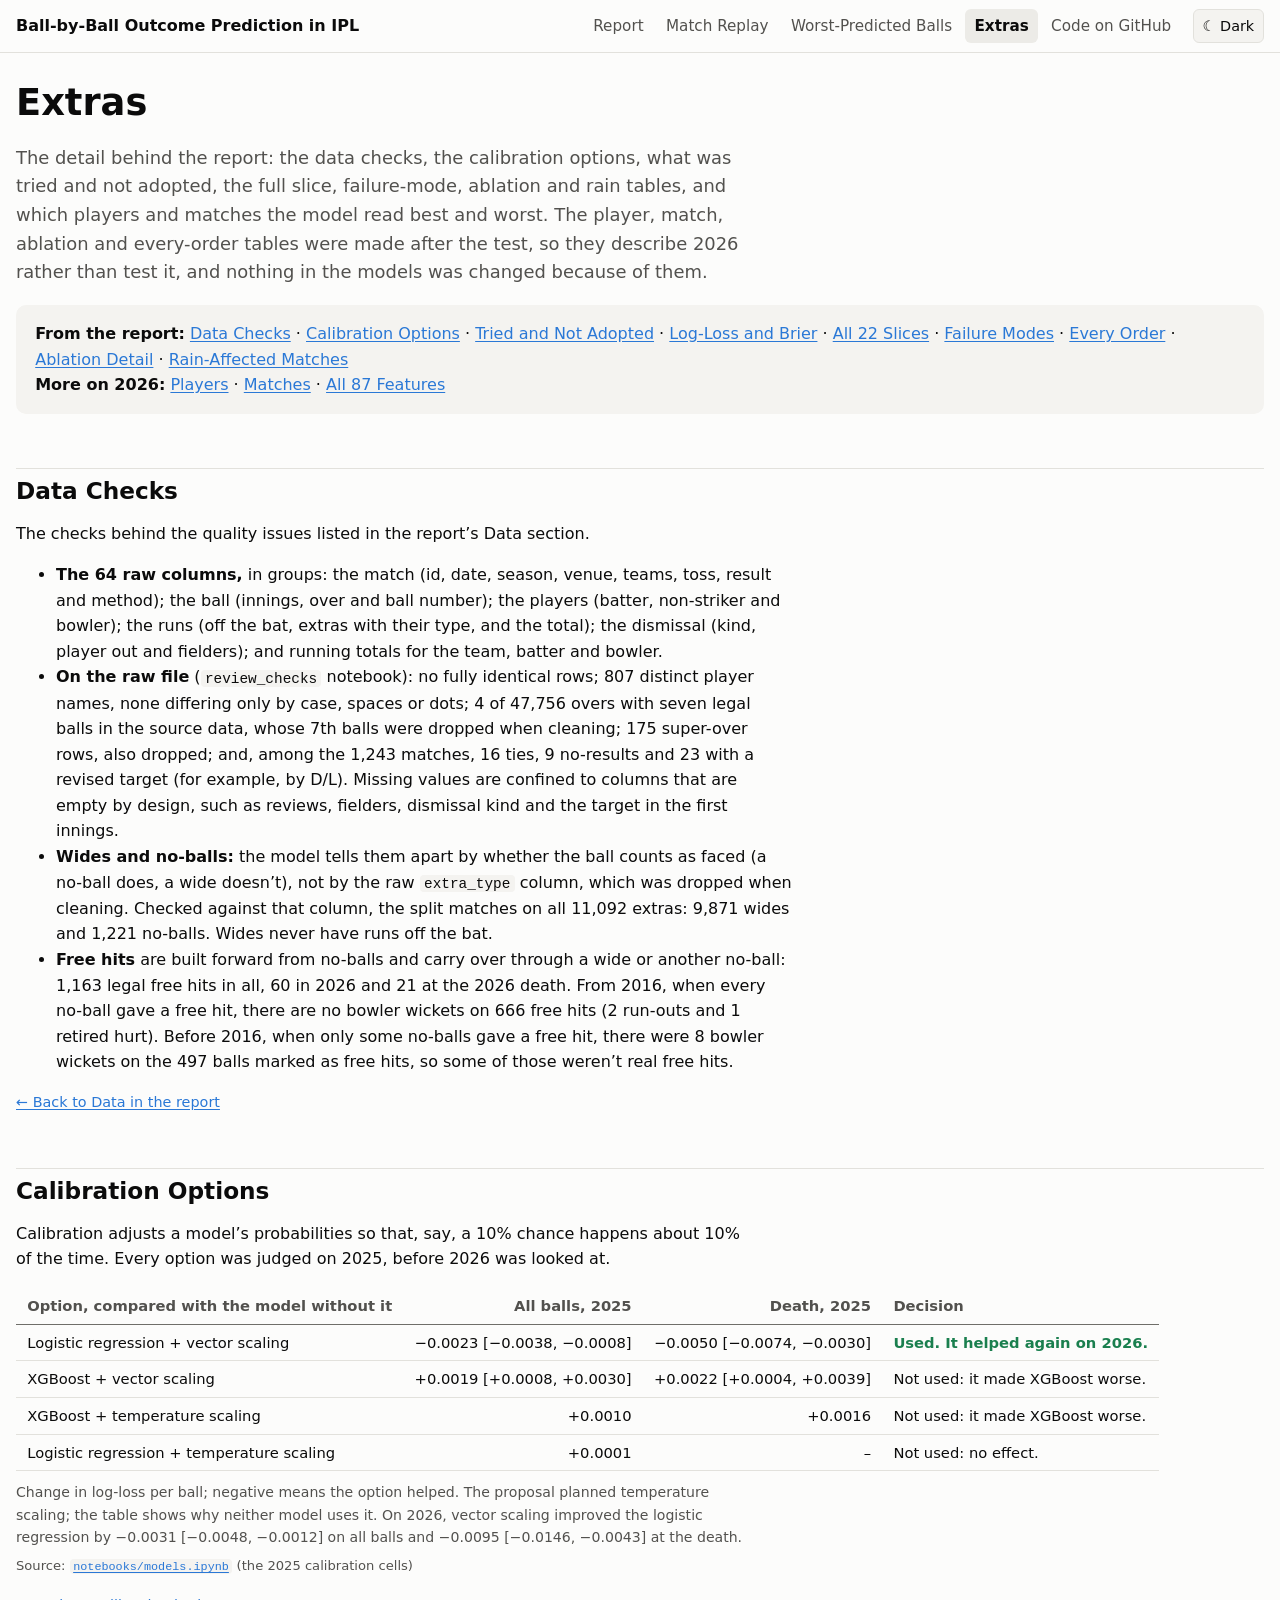
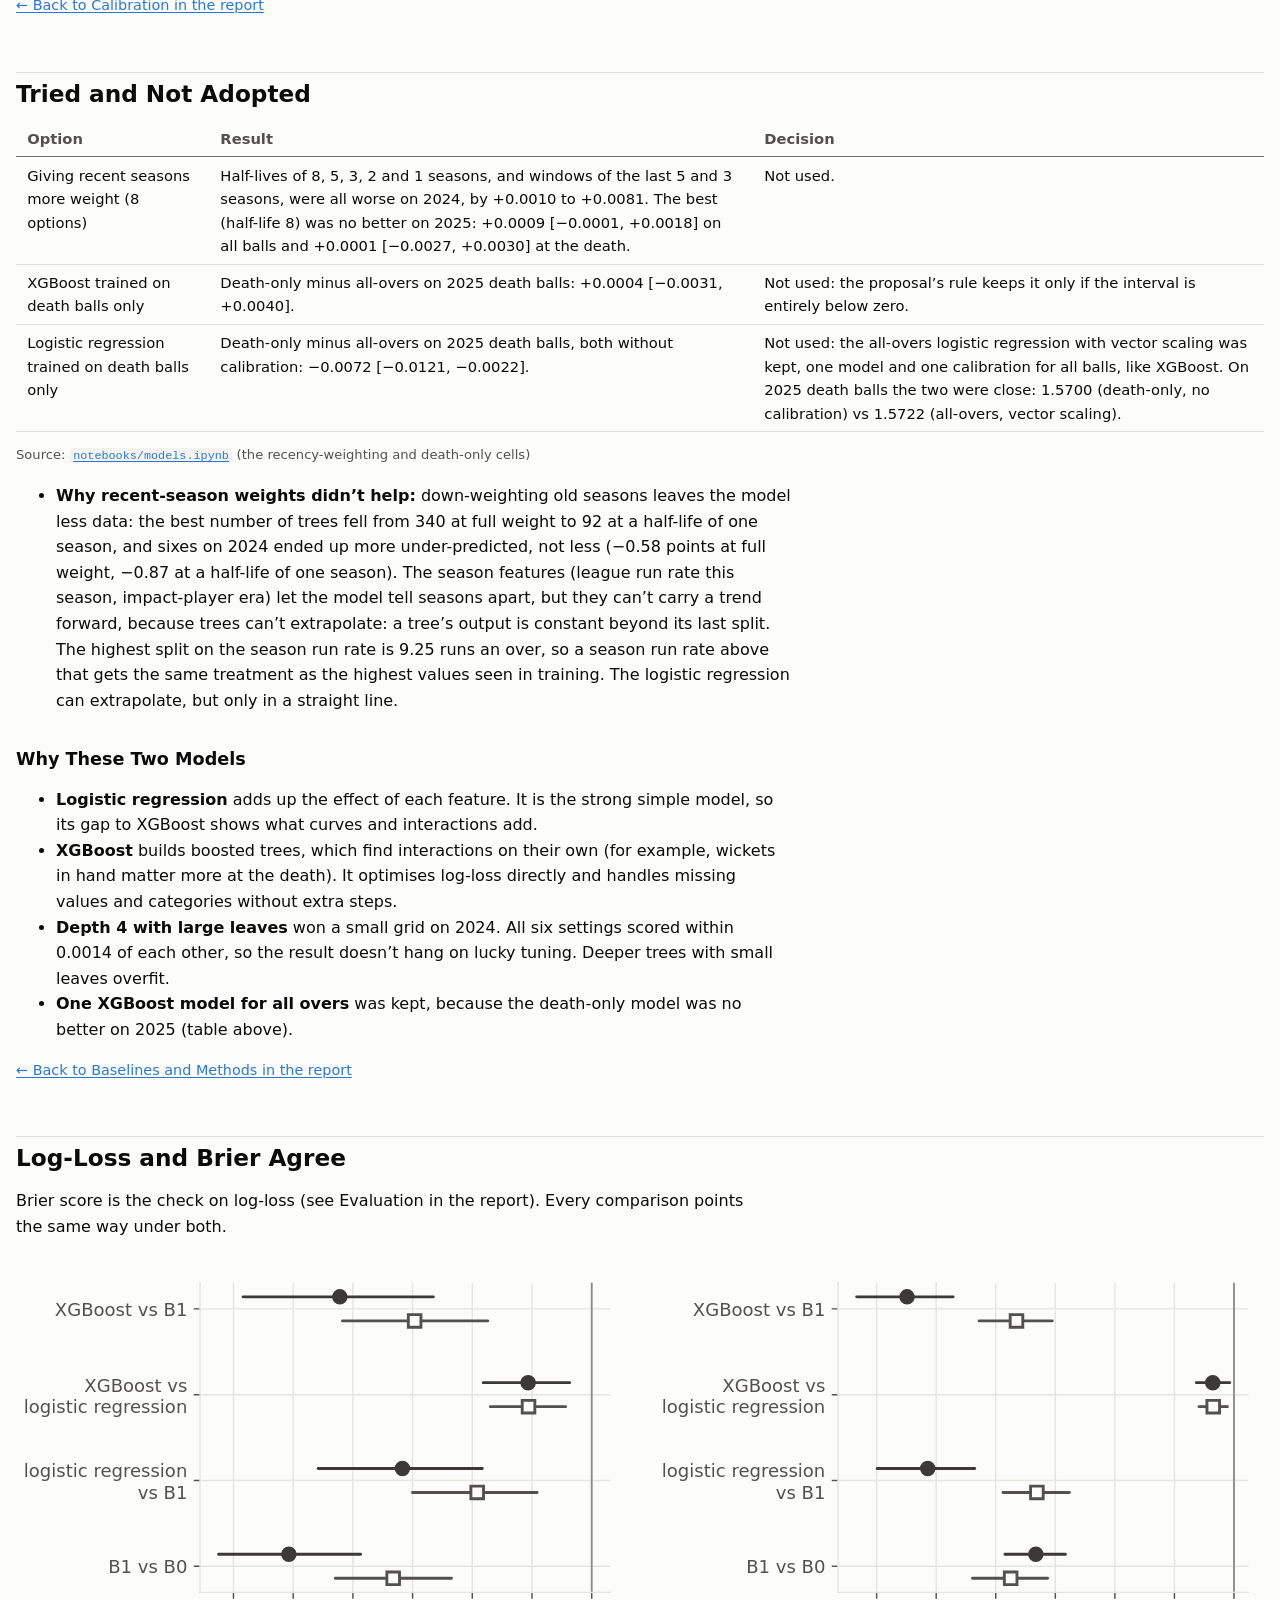
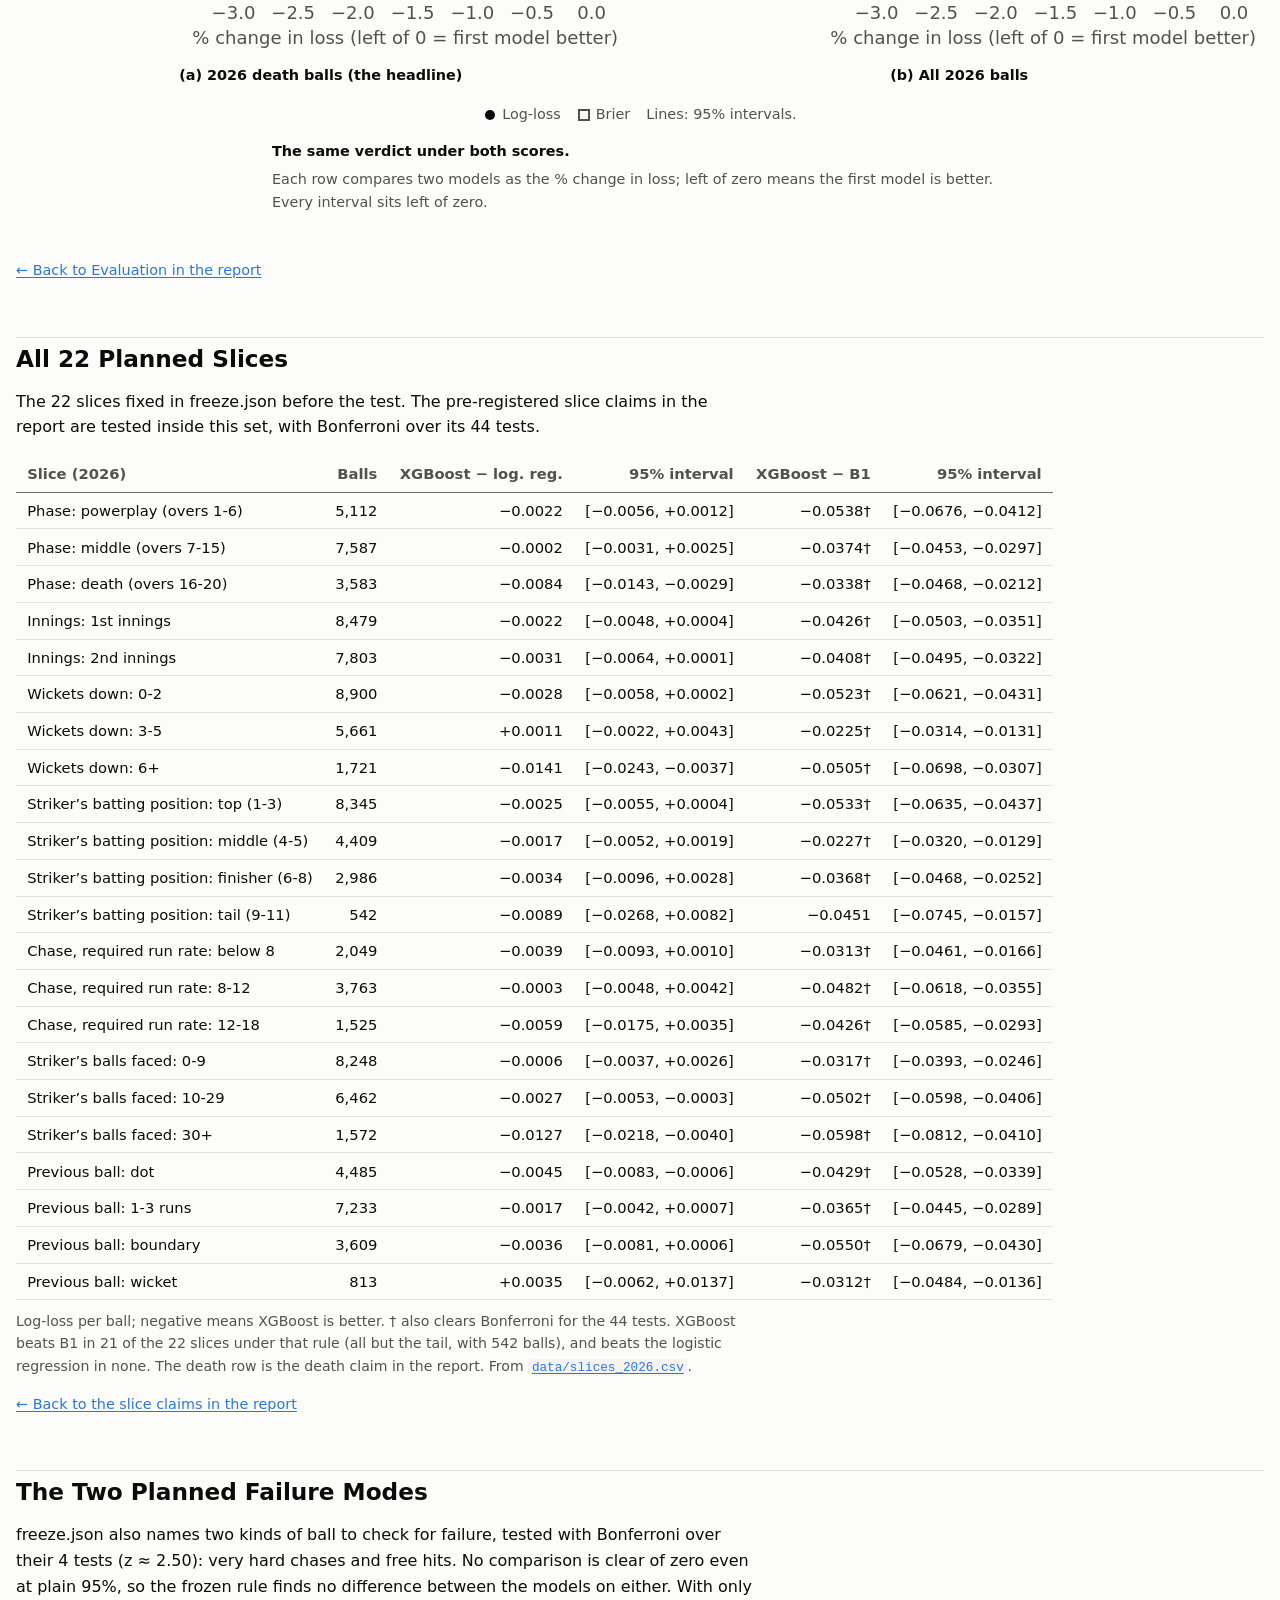
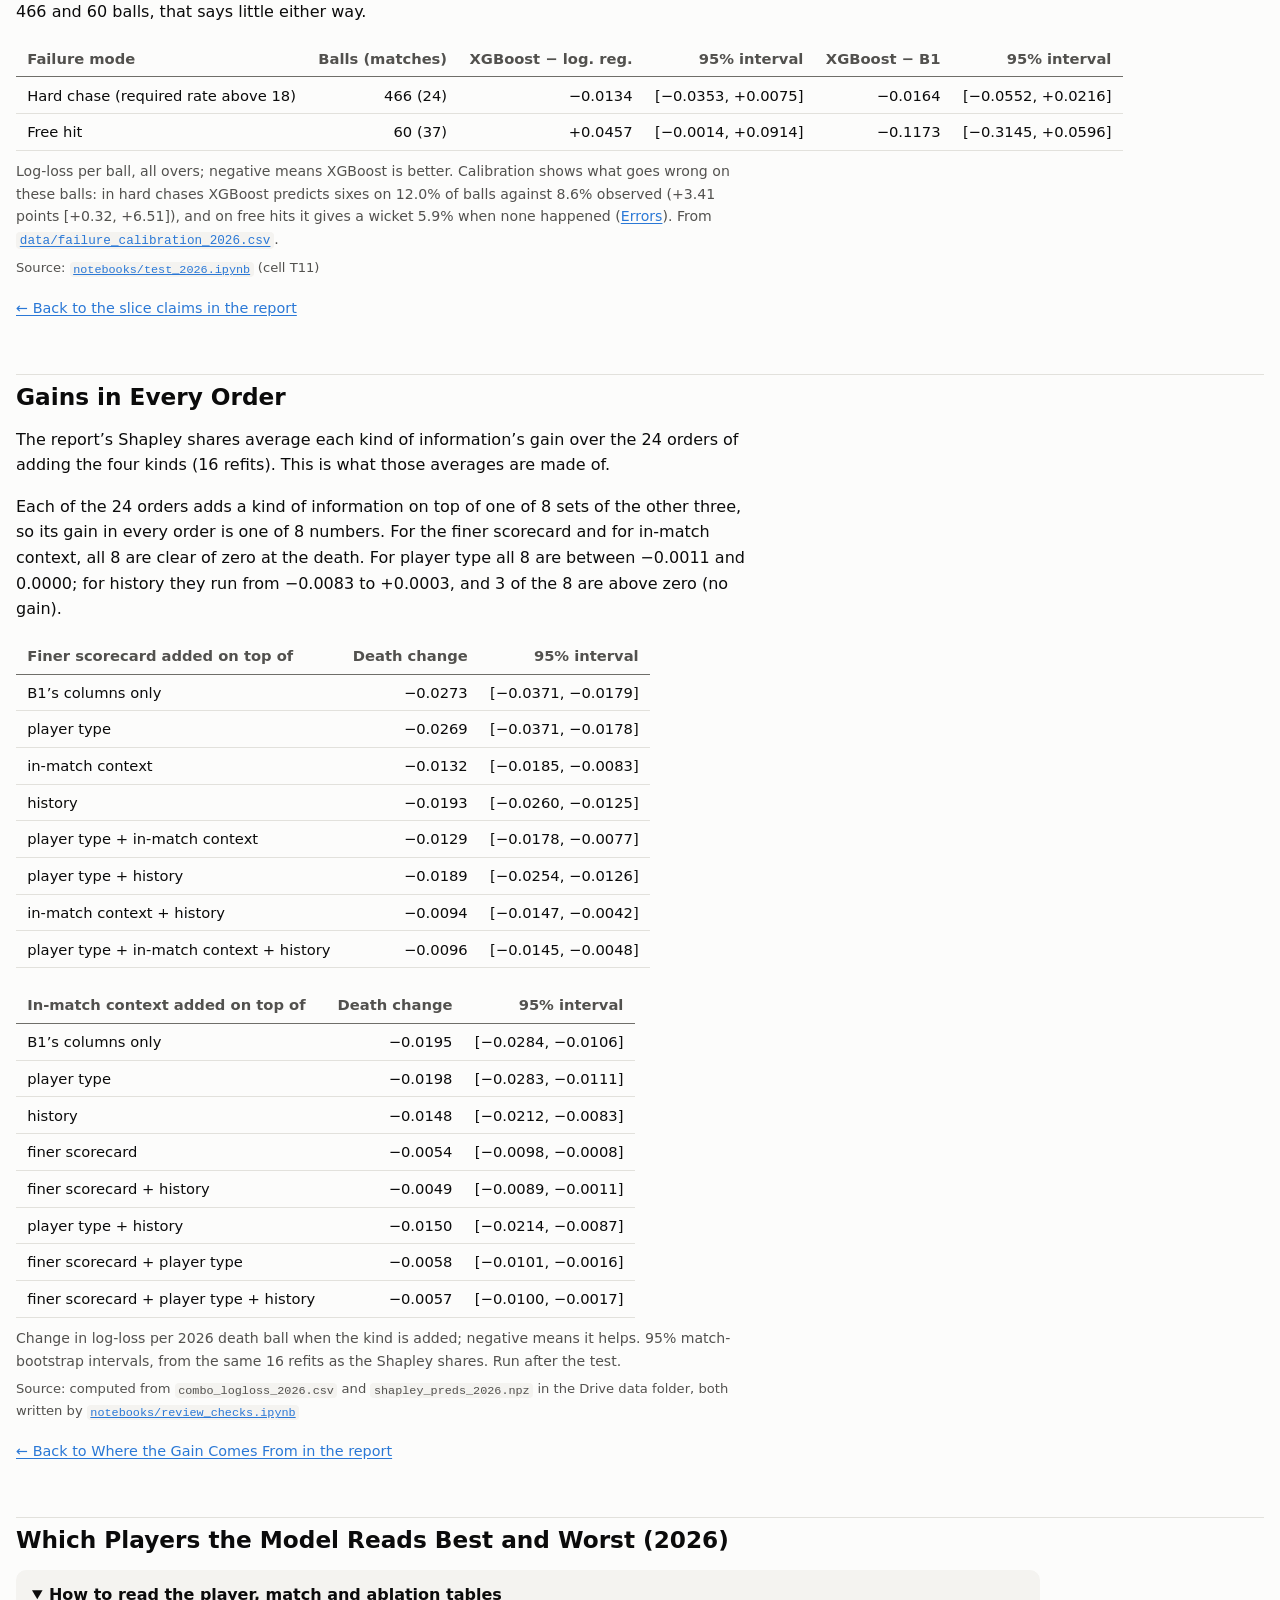
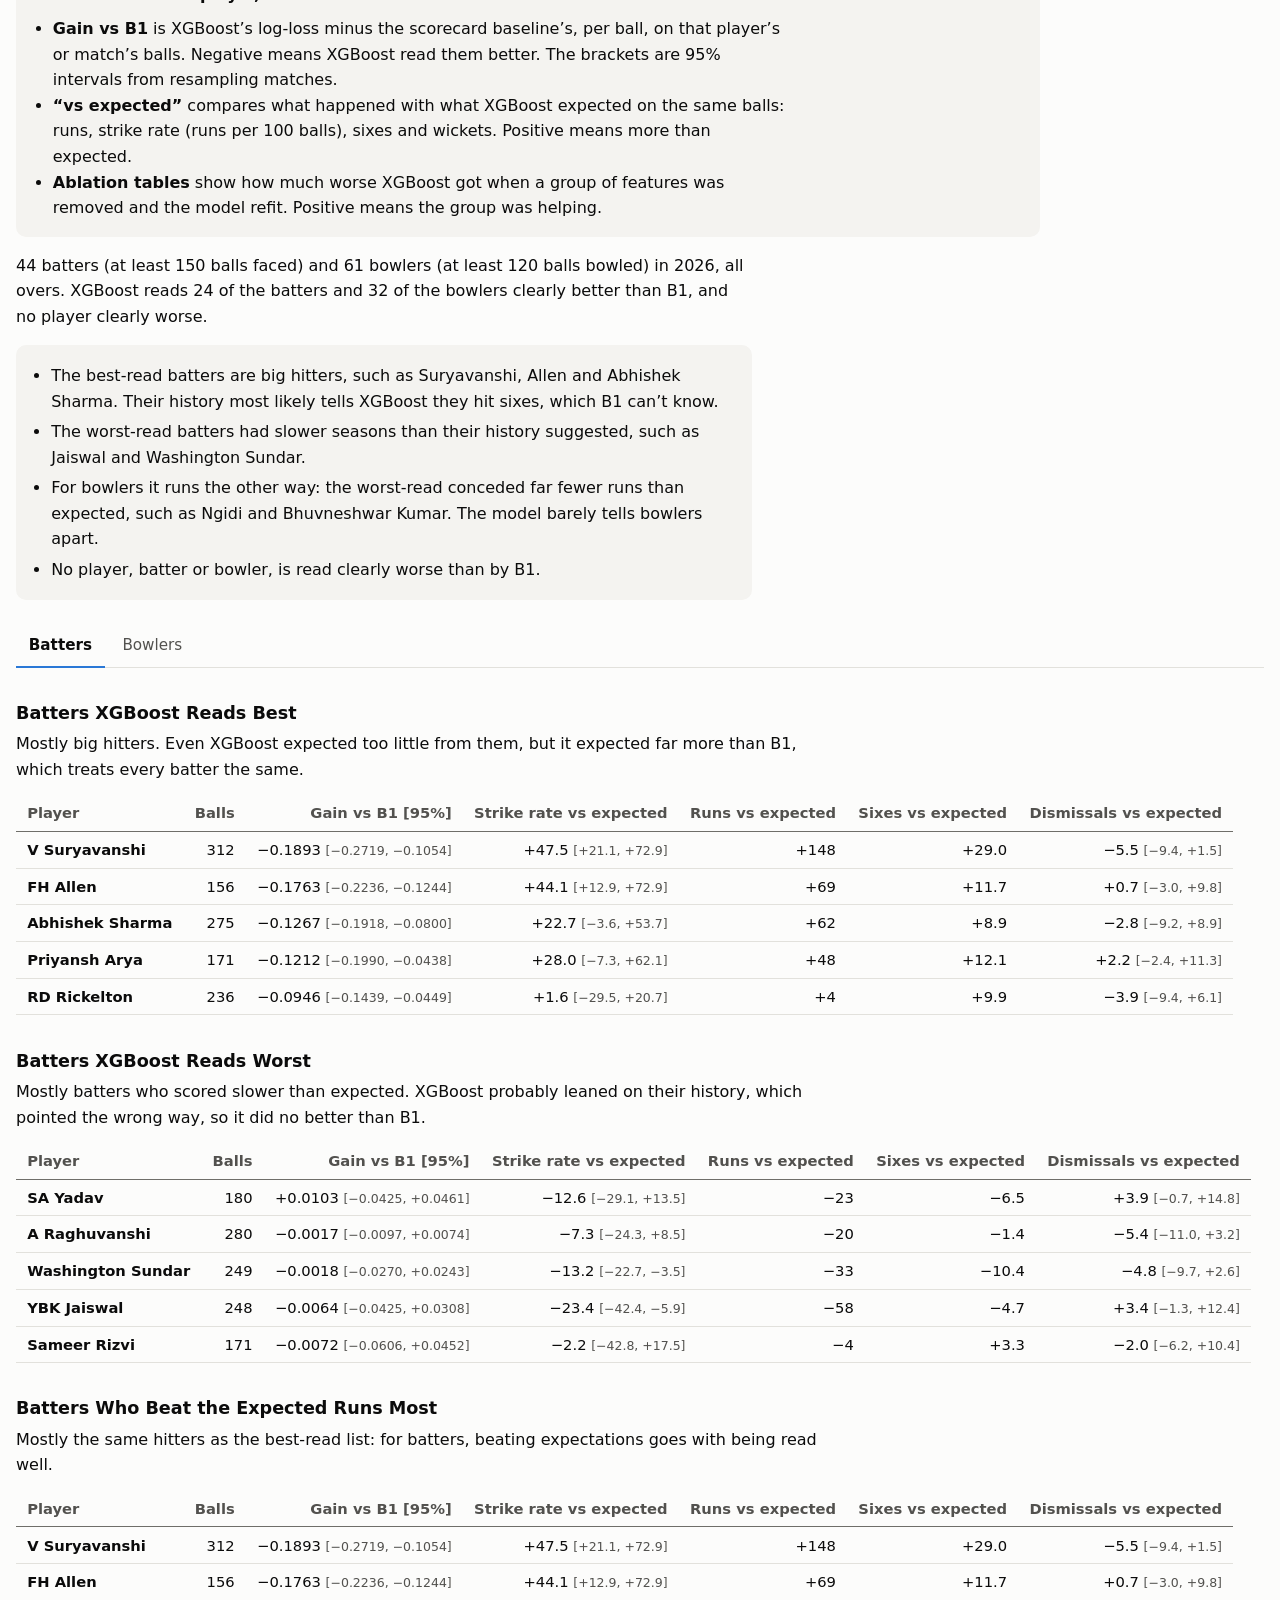
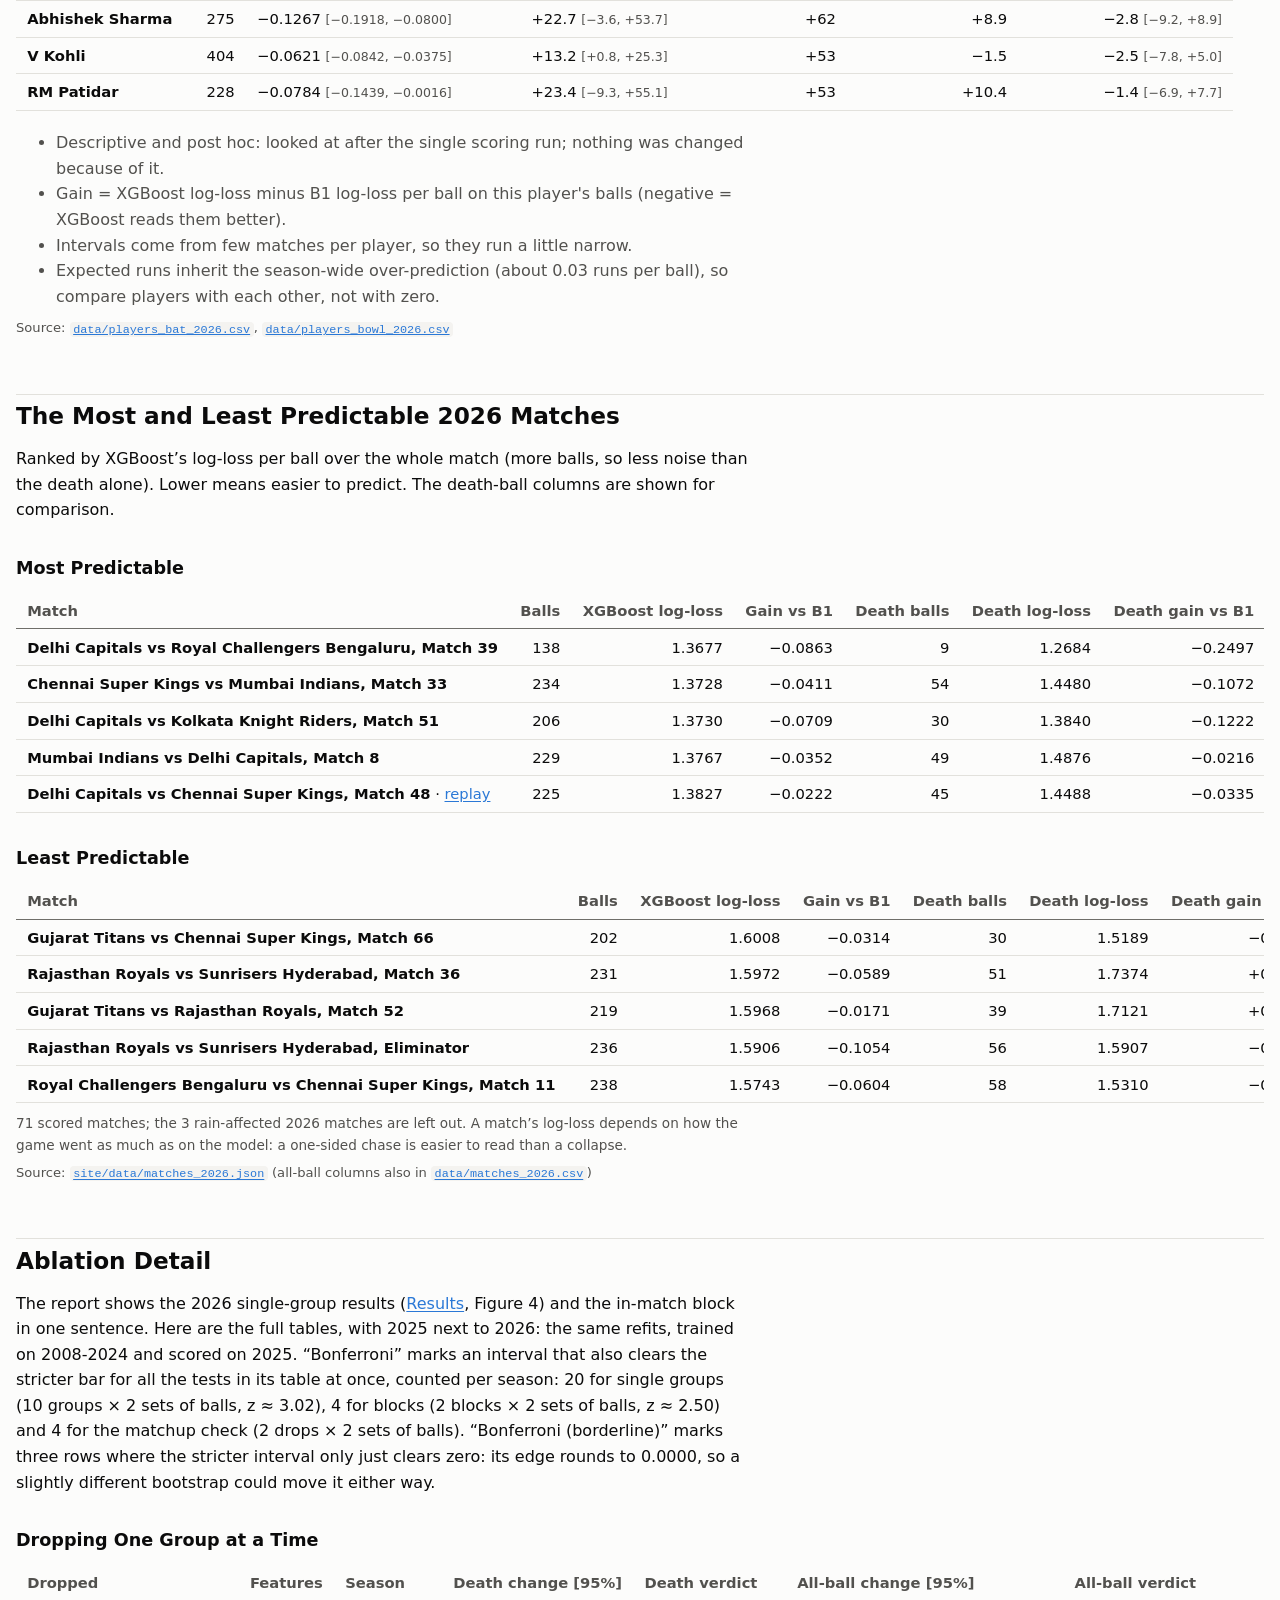
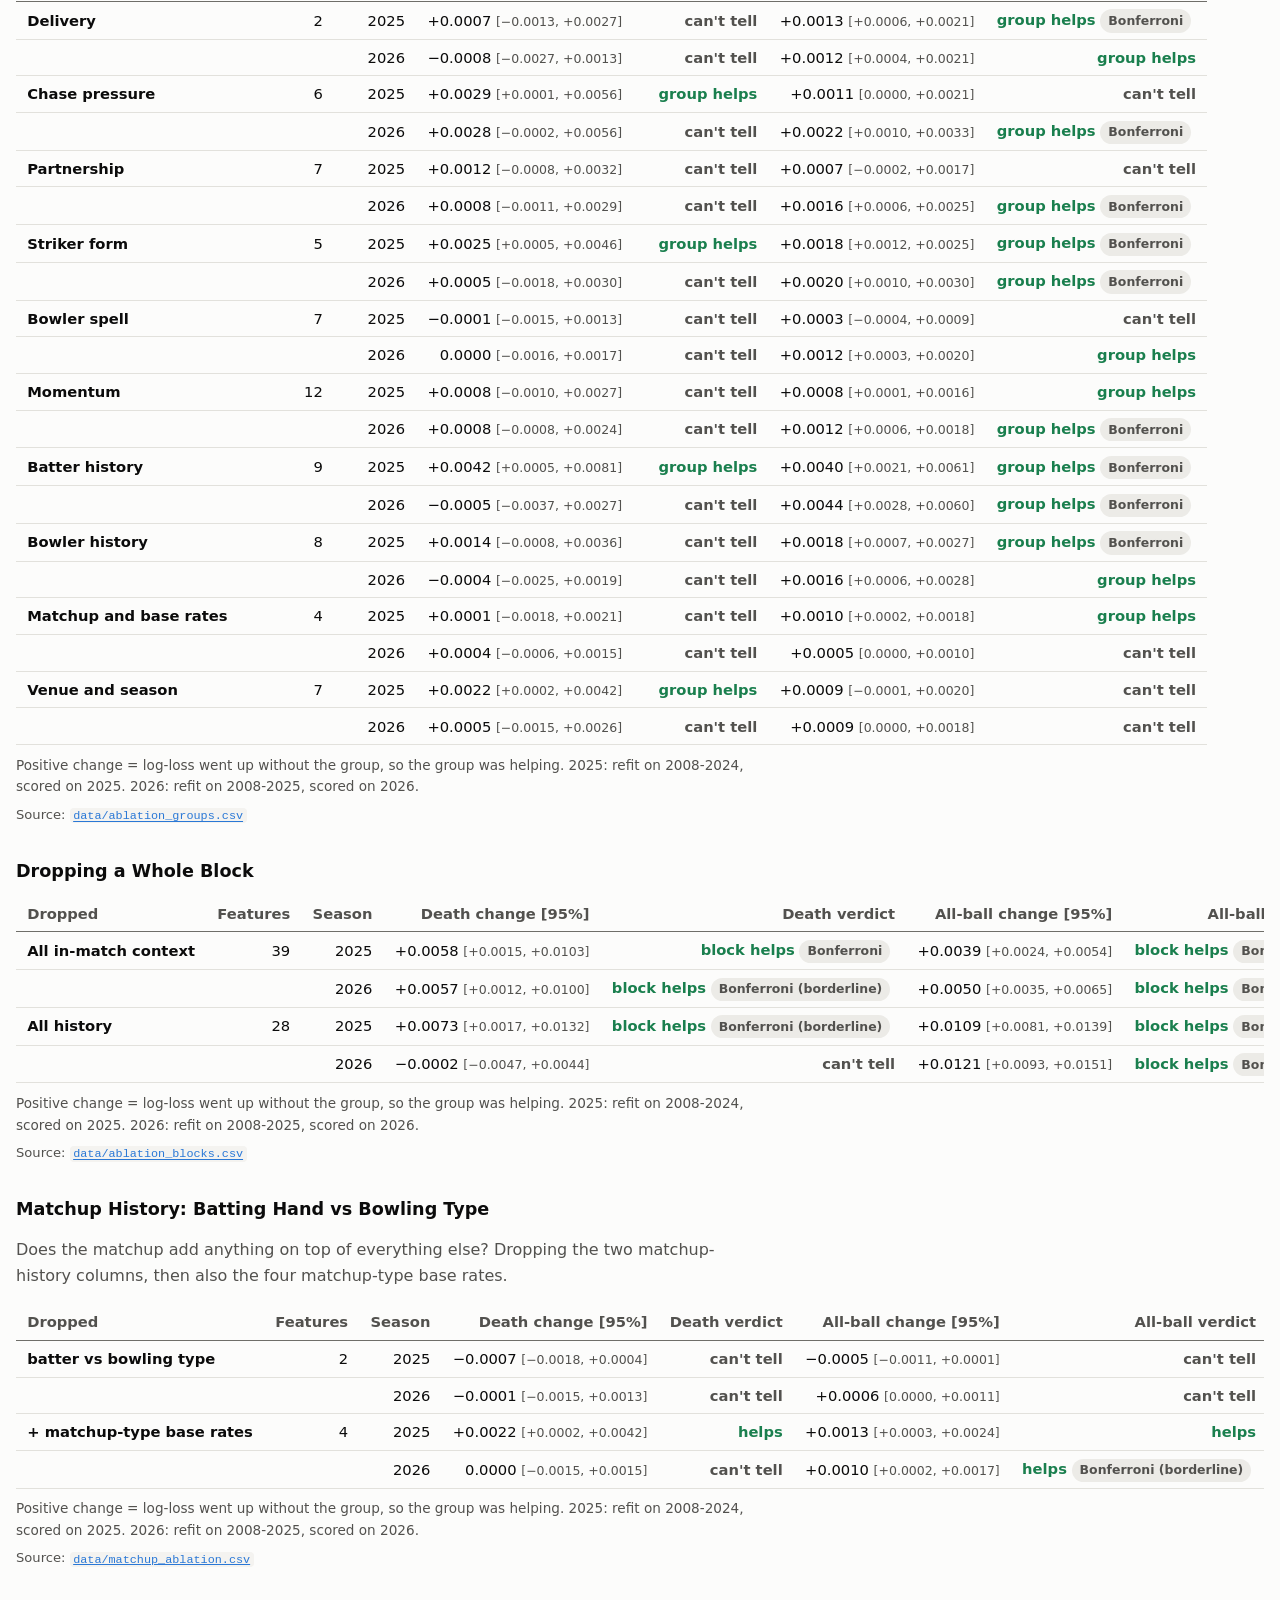
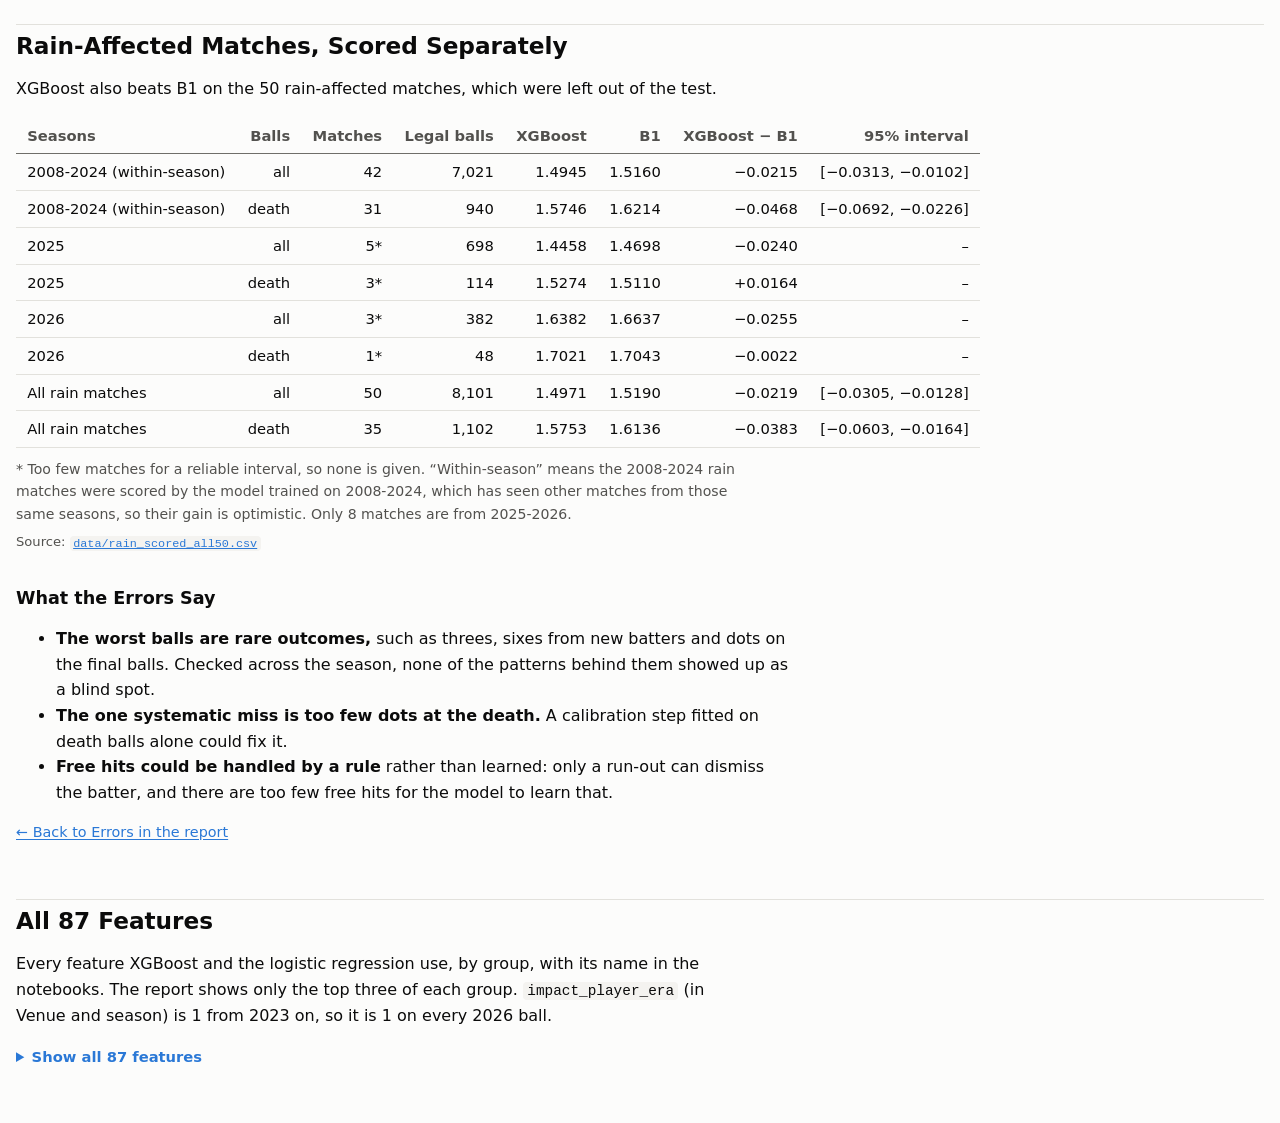
==== commit f72fee9d: "Feedback round 3: role statement, 2025 results table, notebook notes, borderline Bonferroni labels -" ====
--- a/site/extras.html
+++ b/site/extras.html
@@ -139,16 +139,16 @@
 <p class="src">Source: <a href="https://github.com/arjunnamburi/ml_death_overs_ipl/blob/main/site/data/matches_2026.json"><code>site/data/matches_2026.json</code></a> (all-ball columns also in <a href="https://github.com/arjunnamburi/ml_death_overs_ipl/blob/main/data/matches_2026.csv"><code>data/matches_2026.csv</code></a>)</p>
 
 <h2 id="ablations">Ablation Detail</h2>
-<p>The report shows the 2026 single-group results (<a href="../index.html#results">Results</a>, Figure 4) and the in-match block in one sentence. Here are the full tables, with 2025 next to 2026: the same refits, trained on 2008-2024 and scored on 2025. “Bonferroni” marks an interval that also clears the stricter bar for all the tests in its table at once, counted per season: 20 for single groups (10 groups × 2 sets of balls, z ≈ 3.02), 4 for blocks (2 blocks × 2 sets of balls, z ≈ 2.50) and 4 for the matchup check (2 drops × 2 sets of balls).</p>
+<p>The report shows the 2026 single-group results (<a href="../index.html#results">Results</a>, Figure 4) and the in-match block in one sentence. Here are the full tables, with 2025 next to 2026: the same refits, trained on 2008-2024 and scored on 2025. “Bonferroni” marks an interval that also clears the stricter bar for all the tests in its table at once, counted per season: 20 for single groups (10 groups × 2 sets of balls, z ≈ 3.02), 4 for blocks (2 blocks × 2 sets of balls, z ≈ 2.50) and 4 for the matchup check (2 drops × 2 sets of balls). “Bonferroni (borderline)” marks three rows where the stricter interval only just clears zero: its edge rounds to 0.0000, so a slightly different bootstrap could move it either way.</p>
 <h3>Dropping One Group at a Time</h3>
 <div id="abl-groups"><div class="table-wrap"><table><thead><tr><th>Dropped</th><th>Features</th><th>Season</th><th>Death change [95%]</th><th>Death verdict</th><th>All-ball change [95%]</th><th>All-ball verdict</th></tr></thead><tbody><tr><td><b>Delivery</b></td><td>2</td><td>2025</td><td>+0.0007 <span class="muted" style="font-size:.85em">[−0.0013, +0.0027]</span></td><td><span class="verdict-mixed">can't tell</span></td><td>+0.0013 <span class="muted" style="font-size:.85em">[+0.0006, +0.0021]</span></td><td><span class="verdict-yes">group helps</span> <span class="tag">Bonferroni</span></td></tr><tr><td></td><td></td><td>2026</td><td>−0.0008 <span class="muted" style="font-size:.85em">[−0.0027, +0.0013]</span></td><td><span class="verdict-mixed">can't tell</span></td><td>+0.0012 <span class="muted" style="font-size:.85em">[+0.0004, +0.0021]</span></td><td><span class="verdict-yes">group helps</span></td></tr><tr><td><b>Chase pressure</b></td><td>6</td><td>2025</td><td>+0.0029 <span class="muted" style="font-size:.85em">[+0.0001, +0.0056]</span></td><td><span class="verdict-yes">group helps</span></td><td>+0.0011 <span class="muted" style="font-size:.85em">[0.0000, +0.0021]</span></td><td><span class="verdict-mixed">can't tell</span></td></tr><tr><td></td><td></td><td>2026</td><td>+0.0028 <span class="muted" style="font-size:.85em">[−0.0002, +0.0056]</span></td><td><span class="verdict-mixed">can't tell</span></td><td>+0.0022 <span class="muted" style="font-size:.85em">[+0.0010, +0.0033]</span></td><td><span class="verdict-yes">group helps</span> <span class="tag">Bonferroni</span></td></tr><tr><td><b>Partnership</b></td><td>7</td><td>2025</td><td>+0.0012 <span class="muted" style="font-size:.85em">[−0.0008, +0.0032]</span></td><td><span class="verdict-mixed">can't tell</span></td><td>+0.0007 <span class="muted" style="font-size:.85em">[−0.0002, +0.0017]</span></td><td><span class="verdict-mixed">can't tell</span></td></tr><tr><td></td><td></td><td>2026</td><td>+0.0008 <span class="muted" style="font-size:.85em">[−0.0011, +0.0029]</span></td><td><span class="verdict-mixed">can't tell</span></td><td>+0.0016 <span class="muted" style="font-size:.85em">[+0.0006, +0.0025]</span></td><td><span class="verdict-yes">group helps</span> <span class="tag">Bonferroni</span></td></tr><tr><td><b>Striker form</b></td><td>5</td><td>2025</td><td>+0.0025 <span class="muted" style="font-size:.85em">[+0.0005, +0.0046]</span></td><td><span class="verdict-yes">group helps</span></td><td>+0.0018 <span class="muted" style="font-size:.85em">[+0.0012, +0.0025]</span></td><td><span class="verdict-yes">group helps</span> <span class="tag">Bonferroni</span></td></tr><tr><td></td><td></td><td>2026</td><td>+0.0005 <span class="muted" style="font-size:.85em">[−0.0018, +0.0030]</span></td><td><span class="verdict-mixed">can't tell</span></td><td>+0.0020 <span class="muted" style="font-size:.85em">[+0.0010, +0.0030]</span></td><td><span class="verdict-yes">group helps</span> <span class="tag">Bonferroni</span></td></tr><tr><td><b>Bowler spell</b></td><td>7</td><td>2025</td><td>−0.0001 <span class="muted" style="font-size:.85em">[−0.0015, +0.0013]</span></td><td><span class="verdict-mixed">can't tell</span></td><td>+0.0003 <span class="muted" style="font-size:.85em">[−0.0004, +0.0009]</span></td><td><span class="verdict-mixed">can't tell</span></td></tr><tr><td></td><td></td><td>2026</td><td>0.0000 <span class="muted" style="font-size:.85em">[−0.0016, +0.0017]</span></td><td><span class="verdict-mixed">can't tell</span></td><td>+0.0012 <span class="muted" style="font-size:.85em">[+0.0003, +0.0020]</span></td><td><span class="verdict-yes">group helps</span></td></tr><tr><td><b>Momentum</b></td><td>12</td><td>2025</td><td>+0.0008 <span class="muted" style="font-size:.85em">[−0.0010, +0.0027]</span></td><td><span class="verdict-mixed">can't tell</span></td><td>+0.0008 <span class="muted" style="font-size:.85em">[+0.0001, +0.0016]</span></td><td><span class="verdict-yes">group helps</span></td></tr><tr><td></td><td></td><td>2026</td><td>+0.0008 <span class="muted" style="font-size:.85em">[−0.0008, +0.0024]</span></td><td><span class="verdict-mixed">can't tell</span></td><td>+0.0012 <span class="muted" style="font-size:.85em">[+0.0006, +0.0018]</span></td><td><span class="verdict-yes">group helps</span> <span class="tag">Bonferroni</span></td></tr><tr><td><b>Batter history</b></td><td>9</td><td>2025</td><td>+0.0042 <span class="muted" style="font-size:.85em">[+0.0005, +0.0081]</span></td><td><span class="verdict-yes">group helps</span></td><td>+0.0040 <span class="muted" style="font-size:.85em">[+0.0021, +0.0061]</span></td><td><span class="verdict-yes">group helps</span> <span class="tag">Bonferroni</span></td></tr><tr><td></td><td></td><td>2026</td><td>−0.0005 <span class="muted" style="font-size:.85em">[−0.0037, +0.0027]</span></td><td><span class="verdict-mixed">can't tell</span></td><td>+0.0044 <span class="muted" style="font-size:.85em">[+0.0028, +0.0060]</span></td><td><span class="verdict-yes">group helps</span> <span class="tag">Bonferroni</span></td></tr><tr><td><b>Bowler history</b></td><td>8</td><td>2025</td><td>+0.0014 <span class="muted" style="font-size:.85em">[−0.0008, +0.0036]</span></td><td><span class="verdict-mixed">can't tell</span></td><td>+0.0018 <span class="muted" style="font-size:.85em">[+0.0007, +0.0027]</span></td><td><span class="verdict-yes">group helps</span> <span class="tag">Bonferroni</span></td></tr><tr><td></td><td></td><td>2026</td><td>−0.0004 <span class="muted" style="font-size:.85em">[−0.0025, +0.0019]</span></td><td><span class="verdict-mixed">can't tell</span></td><td>+0.0016 <span class="muted" style="font-size:.85em">[+0.0006, +0.0028]</span></td><td><span class="verdict-yes">group helps</span></td></tr><tr><td><b>Matchup and base rates</b></td><td>4</td><td>2025</td><td>+0.0001 <span class="muted" style="font-size:.85em">[−0.0018, +0.0021]</span></td><td><span class="verdict-mixed">can't tell</span></td><td>+0.0010 <span class="muted" style="font-size:.85em">[+0.0002, +0.0018]</span></td><td><span class="verdict-yes">group helps</span></td></tr><tr><td></td><td></td><td>2026</td><td>+0.0004 <span class="muted" style="font-size:.85em">[−0.0006, +0.0015]</span></td><td><span class="verdict-mixed">can't tell</span></td><td>+0.0005 <span class="muted" style="font-size:.85em">[0.0000, +0.0010]</span></td><td><span class="verdict-mixed">can't tell</span></td></tr><tr><td><b>Venue and season</b></td><td>7</td><td>2025</td><td>+0.0022 <span class="muted" style="font-size:.85em">[+0.0002, +0.0042]</span></td><td><span class="verdict-yes">group helps</span></td><td>+0.0009 <span class="muted" style="font-size:.85em">[−0.0001, +0.0020]</span></td><td><span class="verdict-mixed">can't tell</span></td></tr><tr><td></td><td></td><td>2026</td><td>+0.0005 <span class="muted" style="font-size:.85em">[−0.0015, +0.0026]</span></td><td><span class="verdict-mixed">can't tell</span></td><td>+0.0009 <span class="muted" style="font-size:.85em">[0.0000, +0.0018]</span></td><td><span class="verdict-mixed">can't tell</span></td></tr></tbody></table></div><p class="muted" style="font-size:.85rem;margin-top:-.6rem">Positive change = log-loss went up without the group, so the group was helping. 2025: refit on 2008-2024, scored on 2025. 2026: refit on 2008-2025, scored on 2026.</p></div>
 <p class="src">Source: <a href="https://github.com/arjunnamburi/ml_death_overs_ipl/blob/main/data/ablation_groups.csv"><code>data/ablation_groups.csv</code></a></p>
 <h3>Dropping a Whole Block</h3>
-<div id="abl-blocks"><div class="table-wrap"><table><thead><tr><th>Dropped</th><th>Features</th><th>Season</th><th>Death change [95%]</th><th>Death verdict</th><th>All-ball change [95%]</th><th>All-ball verdict</th></tr></thead><tbody><tr><td><b>All in-match context</b></td><td>39</td><td>2025</td><td>+0.0058 <span class="muted" style="font-size:.85em">[+0.0015, +0.0103]</span></td><td><span class="verdict-yes">block helps</span> <span class="tag">Bonferroni</span></td><td>+0.0039 <span class="muted" style="font-size:.85em">[+0.0024, +0.0054]</span></td><td><span class="verdict-yes">block helps</span> <span class="tag">Bonferroni</span></td></tr><tr><td></td><td></td><td>2026</td><td>+0.0057 <span class="muted" style="font-size:.85em">[+0.0012, +0.0100]</span></td><td><span class="verdict-yes">block helps</span> <span class="tag">Bonferroni</span></td><td>+0.0050 <span class="muted" style="font-size:.85em">[+0.0035, +0.0065]</span></td><td><span class="verdict-yes">block helps</span> <span class="tag">Bonferroni</span></td></tr><tr><td><b>All history</b></td><td>28</td><td>2025</td><td>+0.0073 <span class="muted" style="font-size:.85em">[+0.0017, +0.0132]</span></td><td><span class="verdict-yes">block helps</span> <span class="tag">Bonferroni</span></td><td>+0.0109 <span class="muted" style="font-size:.85em">[+0.0081, +0.0139]</span></td><td><span class="verdict-yes">block helps</span> <span class="tag">Bonferroni</span></td></tr><tr><td></td><td></td><td>2026</td><td>−0.0002 <span class="muted" style="font-size:.85em">[−0.0047, +0.0044]</span></td><td><span class="verdict-mixed">can't tell</span></td><td>+0.0121 <span class="muted" style="font-size:.85em">[+0.0093, +0.0151]</span></td><td><span class="verdict-yes">block helps</span> <span class="tag">Bonferroni</span></td></tr></tbody></table></div><p class="muted" style="font-size:.85rem;margin-top:-.6rem">Positive change = log-loss went up without the group, so the group was helping. 2025: refit on 2008-2024, scored on 2025. 2026: refit on 2008-2025, scored on 2026.</p></div>
+<div id="abl-blocks"><div class="table-wrap"><table><thead><tr><th>Dropped</th><th>Features</th><th>Season</th><th>Death change [95%]</th><th>Death verdict</th><th>All-ball change [95%]</th><th>All-ball verdict</th></tr></thead><tbody><tr><td><b>All in-match context</b></td><td>39</td><td>2025</td><td>+0.0058 <span class="muted" style="font-size:.85em">[+0.0015, +0.0103]</span></td><td><span class="verdict-yes">block helps</span> <span class="tag">Bonferroni</span></td><td>+0.0039 <span class="muted" style="font-size:.85em">[+0.0024, +0.0054]</span></td><td><span class="verdict-yes">block helps</span> <span class="tag">Bonferroni</span></td></tr><tr><td></td><td></td><td>2026</td><td>+0.0057 <span class="muted" style="font-size:.85em">[+0.0012, +0.0100]</span></td><td><span class="verdict-yes">block helps</span> <span class="tag">Bonferroni (borderline)</span></td><td>+0.0050 <span class="muted" style="font-size:.85em">[+0.0035, +0.0065]</span></td><td><span class="verdict-yes">block helps</span> <span class="tag">Bonferroni</span></td></tr><tr><td><b>All history</b></td><td>28</td><td>2025</td><td>+0.0073 <span class="muted" style="font-size:.85em">[+0.0017, +0.0132]</span></td><td><span class="verdict-yes">block helps</span> <span class="tag">Bonferroni (borderline)</span></td><td>+0.0109 <span class="muted" style="font-size:.85em">[+0.0081, +0.0139]</span></td><td><span class="verdict-yes">block helps</span> <span class="tag">Bonferroni</span></td></tr><tr><td></td><td></td><td>2026</td><td>−0.0002 <span class="muted" style="font-size:.85em">[−0.0047, +0.0044]</span></td><td><span class="verdict-mixed">can't tell</span></td><td>+0.0121 <span class="muted" style="font-size:.85em">[+0.0093, +0.0151]</span></td><td><span class="verdict-yes">block helps</span> <span class="tag">Bonferroni</span></td></tr></tbody></table></div><p class="muted" style="font-size:.85rem;margin-top:-.6rem">Positive change = log-loss went up without the group, so the group was helping. 2025: refit on 2008-2024, scored on 2025. 2026: refit on 2008-2025, scored on 2026.</p></div>
 <p class="src">Source: <a href="https://github.com/arjunnamburi/ml_death_overs_ipl/blob/main/data/ablation_blocks.csv"><code>data/ablation_blocks.csv</code></a></p>
 <h3>Matchup History: Batting Hand vs Bowling Type</h3>
 <p class="muted">Does the matchup add anything on top of everything else? Dropping the two matchup-history columns, then also the four matchup-type base rates.</p>
-<div id="abl-matchup"><div class="table-wrap"><table><thead><tr><th>Dropped</th><th>Features</th><th>Season</th><th>Death change [95%]</th><th>Death verdict</th><th>All-ball change [95%]</th><th>All-ball verdict</th></tr></thead><tbody><tr><td><b>batter vs bowling type</b></td><td>2</td><td>2025</td><td>−0.0007 <span class="muted" style="font-size:.85em">[−0.0018, +0.0004]</span></td><td><span class="verdict-mixed">can't tell</span></td><td>−0.0005 <span class="muted" style="font-size:.85em">[−0.0011, +0.0001]</span></td><td><span class="verdict-mixed">can't tell</span></td></tr><tr><td></td><td></td><td>2026</td><td>−0.0001 <span class="muted" style="font-size:.85em">[−0.0015, +0.0013]</span></td><td><span class="verdict-mixed">can't tell</span></td><td>+0.0006 <span class="muted" style="font-size:.85em">[0.0000, +0.0011]</span></td><td><span class="verdict-mixed">can't tell</span></td></tr><tr><td><b>+ matchup-type base rates</b></td><td>4</td><td>2025</td><td>+0.0022 <span class="muted" style="font-size:.85em">[+0.0002, +0.0042]</span></td><td><span class="verdict-yes">helps</span></td><td>+0.0013 <span class="muted" style="font-size:.85em">[+0.0003, +0.0024]</span></td><td><span class="verdict-yes">helps</span></td></tr><tr><td></td><td></td><td>2026</td><td>0.0000 <span class="muted" style="font-size:.85em">[−0.0015, +0.0015]</span></td><td><span class="verdict-mixed">can't tell</span></td><td>+0.0010 <span class="muted" style="font-size:.85em">[+0.0002, +0.0017]</span></td><td><span class="verdict-yes">helps</span> <span class="tag">Bonferroni</span></td></tr></tbody></table></div><p class="muted" style="font-size:.85rem;margin-top:-.6rem">Positive change = log-loss went up without the group, so the group was helping. 2025: refit on 2008-2024, scored on 2025. 2026: refit on 2008-2025, scored on 2026.</p></div>
+<div id="abl-matchup"><div class="table-wrap"><table><thead><tr><th>Dropped</th><th>Features</th><th>Season</th><th>Death change [95%]</th><th>Death verdict</th><th>All-ball change [95%]</th><th>All-ball verdict</th></tr></thead><tbody><tr><td><b>batter vs bowling type</b></td><td>2</td><td>2025</td><td>−0.0007 <span class="muted" style="font-size:.85em">[−0.0018, +0.0004]</span></td><td><span class="verdict-mixed">can't tell</span></td><td>−0.0005 <span class="muted" style="font-size:.85em">[−0.0011, +0.0001]</span></td><td><span class="verdict-mixed">can't tell</span></td></tr><tr><td></td><td></td><td>2026</td><td>−0.0001 <span class="muted" style="font-size:.85em">[−0.0015, +0.0013]</span></td><td><span class="verdict-mixed">can't tell</span></td><td>+0.0006 <span class="muted" style="font-size:.85em">[0.0000, +0.0011]</span></td><td><span class="verdict-mixed">can't tell</span></td></tr><tr><td><b>+ matchup-type base rates</b></td><td>4</td><td>2025</td><td>+0.0022 <span class="muted" style="font-size:.85em">[+0.0002, +0.0042]</span></td><td><span class="verdict-yes">helps</span></td><td>+0.0013 <span class="muted" style="font-size:.85em">[+0.0003, +0.0024]</span></td><td><span class="verdict-yes">helps</span></td></tr><tr><td></td><td></td><td>2026</td><td>0.0000 <span class="muted" style="font-size:.85em">[−0.0015, +0.0015]</span></td><td><span class="verdict-mixed">can't tell</span></td><td>+0.0010 <span class="muted" style="font-size:.85em">[+0.0002, +0.0017]</span></td><td><span class="verdict-yes">helps</span> <span class="tag">Bonferroni (borderline)</span></td></tr></tbody></table></div><p class="muted" style="font-size:.85rem;margin-top:-.6rem">Positive change = log-loss went up without the group, so the group was helping. 2025: refit on 2008-2024, scored on 2025. 2026: refit on 2008-2025, scored on 2026.</p></div>
 <p class="src">Source: <a href="https://github.com/arjunnamburi/ml_death_overs_ipl/blob/main/data/matchup_ablation.csv"><code>data/matchup_ablation.csv</code></a></p>
 
 <h2 id="rain">Rain-Affected Matches, Scored Separately</h2>
